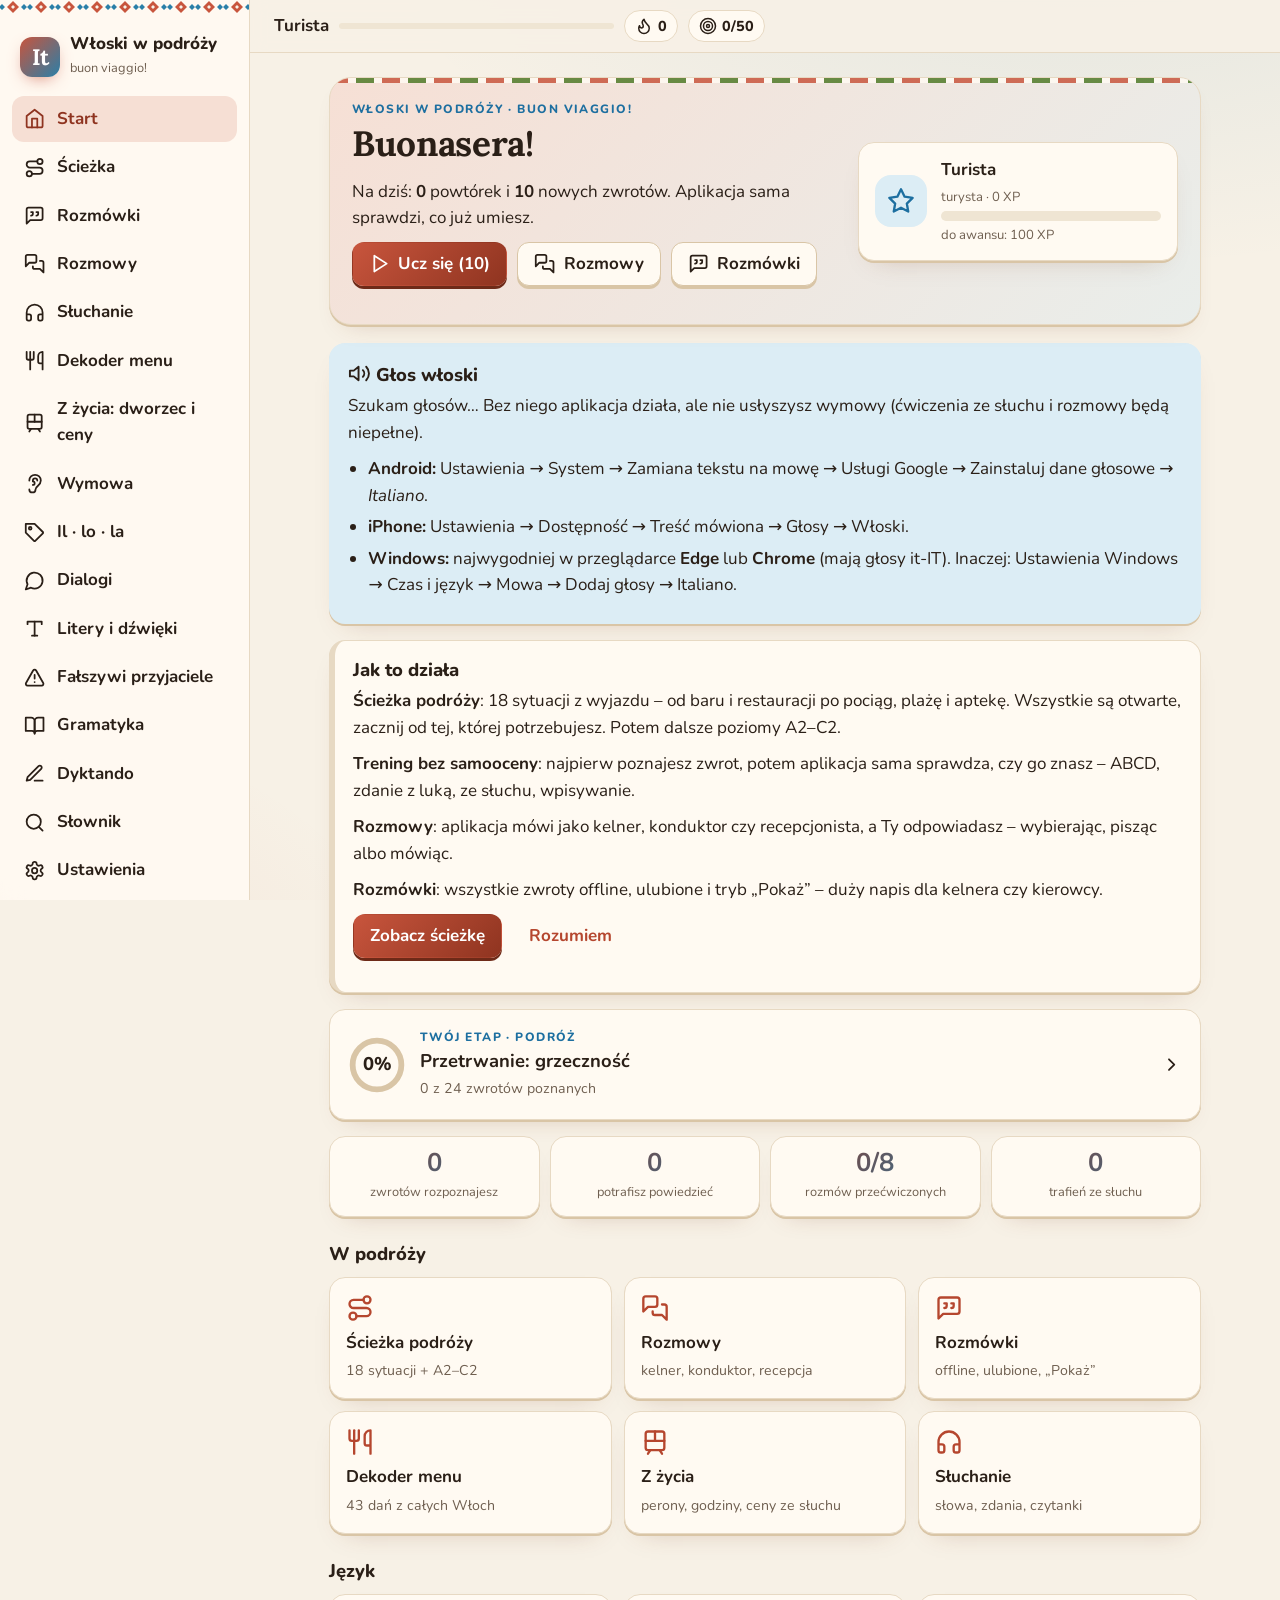
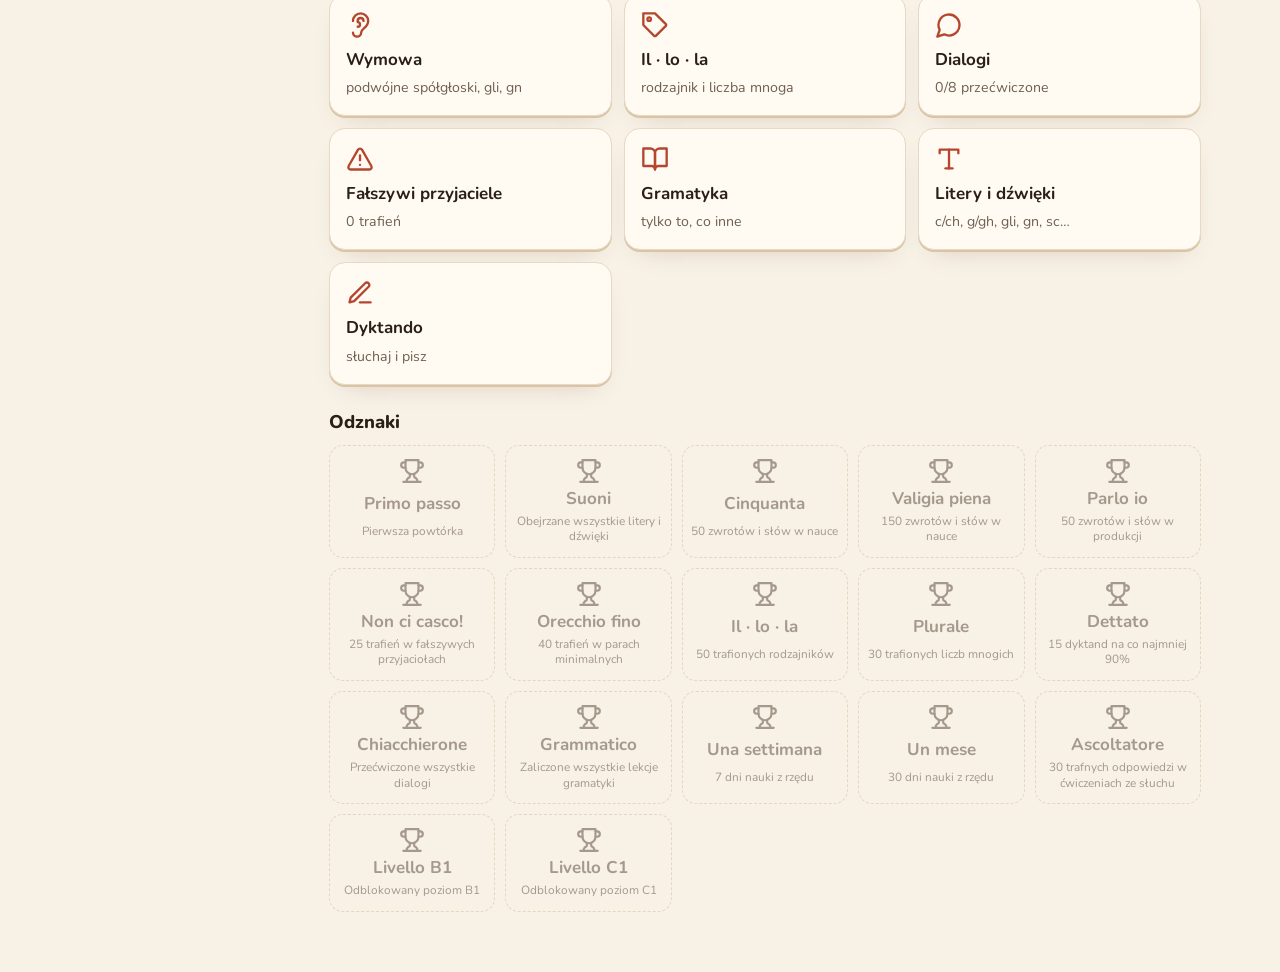
==== docs/index.html @ 15879b56 "Włoski w podróży: ścieżka podróży, rozmowy, rozmówki offline, dekoder menu, słuchanie z życia, dalsz" ====
<!doctype html>
<html lang="pl">
<head>
<meta charset="utf-8">
<meta name="viewport" content="width=device-width, initial-scale=1, viewport-fit=cover">
<title>Włoski w podróży</title>
<meta name="description" content="Włoski dla Polaków z naciskiem na podróż: rozmówki offline, symulacje rozmów, dekoder menu, słuchanie komunikatów, ścieżka podróży i dalsze poziomy A2–C2.">
<meta name="theme-color" content="#f7f1e6">
<meta name="apple-mobile-web-app-capable" content="yes">
<meta name="mobile-web-app-capable" content="yes">
<meta name="apple-mobile-web-app-status-bar-style" content="default">
<meta name="apple-mobile-web-app-title" content="Włoski">
<link rel="manifest" href="manifest.webmanifest">
<link rel="apple-touch-icon" href="apple-touch-icon.png">
<link rel="preconnect" href="https://fonts.googleapis.com">
<link rel="preconnect" href="https://fonts.gstatic.com" crossorigin>
<link rel="stylesheet" href="https://fonts.googleapis.com/css2?family=Lora:ital,wght@0,400;0,500;0,700;1,400&family=Nunito:wght@400;600;700;800&display=swap">
<link rel="icon" href="data:image/svg+xml,%3Csvg xmlns='http://www.w3.org/2000/svg' viewBox='0 0 32 32'%3E%3Crect width='32' height='32' rx='8' fill='%23c8553d'/%3E%3Ctext x='16' y='22' font-family='Georgia' font-size='18' font-weight='700' fill='white' text-anchor='middle'%3EIt%3C/text%3E%3C/svg%3E">
<style>
/* ============================================================
   WŁOSKI W PODRÓŻY – system wizualny
   Paleta śródziemnomorska: krem, terakota, oliwka, błękit morza.
   Domyślnie jasny motyw; ciemny („wieczór w Toskanii”) jako opcja.
   ============================================================ */
:root, :root[data-theme="light"] {
  --bg: #f7f1e6; --bg2: #efe5d3; --surface: #fffaf2; --surface2: #f8efe1; --ink: #2a1f17; --muted: #6f5f50; --line: #e7d9c3; --line2: #d9c5a6;
  --primary: #b5462e; --primary-d: #8f3420; --primary-soft: #f6dfd4; --on-primary: #ffffff; --fill: #c8553d;
  --gold: #1d6fa0; --gold-l: #2a7fa8; --gold-soft: #dcedf5;
  --red: #b5462e; --red-soft: #f6dfd4;
  --ok: #4f7a28; --ok-soft: #e6eed8; --bad: #b42318; --bad-soft: #fbe3df; --mid: #a16207; --mid-soft: #fef3c7;
  --st: #b5462e; --g-m: #1d6fa0; --g-f: #b5462e;
  --glow: radial-gradient(1200px 600px at 85% -10%, rgba(42, 127, 168, .10), transparent 60%), radial-gradient(900px 500px at -10% 110%, rgba(200, 85, 61, .10), transparent 60%);
  --sans: 'Nunito', 'Segoe UI', system-ui, -apple-system, Roboto, sans-serif;
  --serif: 'Lora', Georgia, 'Times New Roman', serif;
  --clay: 0 2px 0 var(--line2), 0 12px 26px -18px rgba(120, 60, 30, .35);
  --r: 16px;
  color-scheme: light;
}
:root[data-theme="dark"] {
  --bg: #17120e; --bg2: #1f1812; --surface: #221a14; --surface2: #2a2018; --ink: #f6ecdd; --muted: #c4b29b; --line: #3a2d22; --line2: #4d3c2d;
  --primary: #e98a6b; --primary-d: #f4ab90; --primary-soft: #4a2418; --on-primary: #1c0f08; --fill: #c8553d;
  --gold: #6cc3e8; --gold-l: #8fd4f0; --gold-soft: #123445;
  --red: #e98a6b; --red-soft: #4a2418;
  --ok: #9cc46a; --ok-soft: #23301a; --bad: #f08a80; --bad-soft: #4a1d18; --mid: #f2b134; --mid-soft: #3d2c0a;
  --st: #f4ab90; --g-m: #6cc3e8; --g-f: #f4ab90;
  --glow: radial-gradient(1200px 600px at 85% -10%, rgba(200, 85, 61, .18), transparent 60%), radial-gradient(900px 500px at -10% 110%, rgba(42, 127, 168, .12), transparent 60%);
  --clay: 0 2px 0 #0b0806, 0 14px 30px -18px rgba(200, 85, 61, .45);
  color-scheme: dark;
}
* { box-sizing: border-box; }
html { -webkit-text-size-adjust: 100%; }
html, body { margin: 0; }
body { background: var(--bg); color: var(--ink); font: 17px/1.55 var(--sans); -webkit-font-smoothing: antialiased; overflow-x: hidden; }
a { color: var(--primary); text-underline-offset: 2px; }
button, input, select { font: inherit; color: inherit; }
h1, h2, h3 { line-height: 1.2; margin: 0 0 .4em; }
h1 { font-size: 1.7rem; font-weight: 800; letter-spacing: -.01em; }
h2 { font-size: 1.15rem; font-weight: 800; }
p { margin: 0 0 .6em; }
.ic { width: 1.25em; height: 1.25em; fill: none; stroke: currentColor; stroke-width: 2; stroke-linecap: round; stroke-linejoin: round; flex: none; vertical-align: -.22em; }
[lang="uk"], .ua { font-family: var(--serif); }
.st { color: var(--st); font-weight: 700; }
.muted { color: var(--muted); }
.small { font-size: .88rem; }
.center { text-align: center; justify-content: center; }
kbd { font: 600 .7rem var(--sans); border: 1px solid var(--line2); border-radius: 5px; padding: 0 .35em; color: var(--muted); margin-left: .4em; }
@media (hover: none) { kbd { display: none; } }

/* ---------- Szkielet ---------- */
.app { display: flex; min-height: 100vh; }
.side { width: 250px; flex: none; position: sticky; top: 0; height: 100vh; overflow-y: auto; background: var(--surface); border-right: 1px solid var(--line); padding: 0 12px 20px; }
.side::before { content: ''; display: block; height: 14px; margin: 0 -12px 14px; background: var(--emb) repeat-x center / auto 14px; }
.brand { display: flex; gap: 10px; align-items: center; padding: 6px 8px 16px; text-decoration: none; color: var(--ink); }
.brand .ini { width: 40px; height: 40px; border-radius: 12px; background: var(--primary); color: #fff; display: grid; place-items: center; font: 700 1.4rem var(--serif); box-shadow: inset 0 -5px 0 var(--gold-l); }
.brand b { display: block; font-weight: 800; line-height: 1.15; }
.brand small { color: var(--muted); font-size: .8rem; }
.nav a { display: flex; gap: 12px; align-items: center; padding: 10px 12px; border-radius: 12px; text-decoration: none; color: var(--ink); font-weight: 700; margin-bottom: 2px; }
.nav a:hover { background: var(--surface2); }
.nav a.on { background: var(--primary-soft); color: var(--primary-d); }
.col { flex: 1; min-width: 0; }
.status { position: sticky; top: 0; z-index: 20; display: flex; gap: 10px; align-items: center; padding: 10px 24px; background: color-mix(in srgb, var(--bg) 88%, transparent); backdrop-filter: blur(8px); border-bottom: 1px solid var(--line); }
.status .lv { display: flex; align-items: center; gap: 10px; text-decoration: none; color: var(--ink); flex: 1; max-width: 340px; min-width: 0; }
.status .lvn { font-weight: 700; white-space: nowrap; }
.status .bar { flex: 1; }
.pill { display: inline-flex; gap: 5px; align-items: center; padding: 4px 10px; border-radius: 99px; background: var(--surface); border: 1px solid var(--line); font-weight: 800; font-size: .9rem; white-space: nowrap; }
.pill.hot { color: var(--red); }
.pill.goal.done { background: var(--ok-soft); color: var(--ok); border-color: transparent; }
.main { max-width: 920px; margin: 0 auto; padding: 24px 24px 60px; }
.bottomnav { display: none; }
@media (max-width: 860px) {
  .side { display: none; }
  .status { padding: 8px 16px; }
  .main { padding: 16px 16px calc(96px + env(safe-area-inset-bottom)); }
  .bottomnav { display: flex; position: fixed; left: 0; right: 0; bottom: 0; z-index: 30; background: var(--surface); border-top: 1px solid var(--line); padding: 6px 4px calc(6px + env(safe-area-inset-bottom)); }
  .bottomnav a { flex: 1; display: flex; flex-direction: column; align-items: center; gap: 2px; padding: 6px 2px; text-decoration: none; color: var(--muted); font-size: .72rem; font-weight: 700; border-radius: 12px; min-height: 48px; }
  .bottomnav a .ic { width: 24px; height: 24px; }
  .bottomnav a.on { color: var(--primary); background: var(--primary-soft); }
  h1 { font-size: 1.45rem; }
}

/* ---------- Elementy ---------- */
.card { background: var(--surface); border: 1px solid var(--line); border-radius: var(--r); box-shadow: var(--clay); padding: 18px; margin-bottom: 16px; }
.card.note { background: var(--surface2); }
.card.warn { background: var(--gold-soft); border-color: transparent; }
.card.warn ul { padding-left: 1.2em; margin: .4em 0; }
.card.warn li { margin-bottom: .3em; }
.btn { display: inline-flex; align-items: center; justify-content: center; gap: 8px; min-height: 44px; padding: 8px 16px; border-radius: 12px; border: 1px solid var(--line2); background: var(--surface); color: var(--ink); font-weight: 700; text-decoration: none; cursor: pointer; box-shadow: 0 3px 0 var(--line2); transition: transform .08s, box-shadow .08s, background .15s; }
.btn:hover { background: var(--surface2); }
.btn:active { transform: translateY(2px); box-shadow: 0 1px 0 var(--line2); }
.btn:disabled { opacity: .55; cursor: default; }
.btn.primary { background: var(--primary); border-color: var(--primary-d); color: #fff; box-shadow: 0 3px 0 var(--primary-d); }
.btn.primary:hover { filter: brightness(1.07); }
:root[data-theme="dark"] .btn.primary { color: #ffffff; }
@media (prefers-color-scheme: dark) { :root:not([data-theme="light"]) .btn.primary { color: #ffffff; } }
.btn.ghost { background: transparent; box-shadow: none; border-color: transparent; color: var(--primary); }
.btn.danger { color: var(--bad); }
.btn.block { display: flex; width: 100%; }
.row { display: flex; flex-wrap: wrap; gap: 10px; align-items: center; margin: 10px 0 16px; }
.bar { height: 10px; border-radius: 99px; background: var(--bg2); overflow: hidden; }
.bar i { display: block; height: 100%; background: var(--primary); border-radius: 99px; transition: width .4s; }
.bar.gold i { background: var(--gold-l); }
.bar.thin { height: 6px; }
.tag { display: inline-flex; align-items: center; gap: 4px; font-size: .75rem; font-weight: 800; padding: 2px 9px; border-radius: 99px; background: var(--surface2); color: var(--muted); white-space: nowrap; }
.tag .ic { width: 1em; height: 1em; }
.sim-t { background: var(--ok-soft); color: var(--ok); }
.sim-p { background: var(--primary-soft); color: var(--primary-d); }
.sim-f { background: var(--red-soft); color: var(--red); }
.sim-o { background: var(--gold-soft); color: var(--gold); }
.say { display: inline-grid; place-items: center; width: 40px; height: 40px; border-radius: 50%; border: 1px solid var(--line2); background: var(--primary-soft); color: var(--primary-d); cursor: pointer; vertical-align: middle; flex: none; position: relative; }
.say.slow { width: auto; padding: 0 10px; border-radius: 99px; gap: 4px; display: inline-flex; align-items: center; }
.say.slow small { font-weight: 800; font-size: .72rem; }
.say.speaking, .say-chip.speaking { animation: pulse 1s infinite; }
@keyframes pulse { 50% { box-shadow: 0 0 0 6px color-mix(in srgb, var(--primary) 25%, transparent); } }
.chip { display: inline-flex; align-items: center; gap: 6px; padding: 6px 12px; border-radius: 99px; border: 1px solid var(--line2); background: var(--surface); text-decoration: none; color: var(--ink); font-weight: 700; font-size: .9rem; cursor: pointer; min-height: 40px; }
.chip.on { background: var(--primary); color: #fff; border-color: var(--primary-d); }
.chips { display: flex; gap: 8px; flex-wrap: wrap; margin-bottom: 16px; }
.tr { display: block; font: italic .9rem var(--sans); color: var(--muted); }
.sec { margin: 26px 0 12px; }
.phead { margin-bottom: 18px; }
.phead .lead { color: var(--muted); max-width: 64ch; }
.backl { display: inline-flex; align-items: center; gap: 4px; text-decoration: none; font-weight: 700; margin-bottom: 8px; min-height: 40px; }

/* ---------- Start ---------- */
.hero { display: grid; grid-template-columns: 1fr 320px; gap: 18px; align-items: center; margin-bottom: 18px; }
.kicker { text-transform: uppercase; letter-spacing: .12em; font-size: .75rem; font-weight: 800; color: var(--red); margin-bottom: .3em; }
.hero h1 { font-family: var(--serif); font-size: 2.2rem; }
.lvcard { display: flex; gap: 14px; align-items: center; background: var(--surface); border: 1px solid var(--line); border-radius: var(--r); box-shadow: var(--clay); padding: 14px 16px; }
.lvcard > div { flex: 1; display: grid; gap: 4px; }
.lvcard small { color: var(--muted); font-size: .82rem; }
.lvbadge { width: 52px; height: 52px; border-radius: 16px; background: var(--gold-soft); color: var(--gold); display: grid; place-items: center; flex: none; }
.lvbadge .ic { width: 28px; height: 28px; }
.intro { border-left: 6px solid var(--gold-l); }
.duo { display: grid; grid-template-columns: 1fr 1fr; gap: 16px; }
.dir { display: grid; gap: 10px; margin: 0; }
.dirh { display: flex; justify-content: space-between; align-items: baseline; }
.dirh h2 { margin: 0; }
.arrow { font-size: .8rem; font-weight: 800; color: var(--muted); background: var(--surface2); border-radius: 99px; padding: 2px 10px; }
.nums { display: grid; grid-template-columns: repeat(3, 1fr); gap: 8px; text-align: center; }
.nums b { display: block; font-size: 1.6rem; line-height: 1.1; }
.nums small { color: var(--muted); font-size: .78rem; }
.tiles { display: grid; grid-template-columns: repeat(3, 1fr); gap: 12px; }
.tile { display: grid; gap: 4px; padding: 16px; background: var(--surface); border: 1px solid var(--line); border-radius: var(--r); box-shadow: var(--clay); text-decoration: none; color: var(--ink); transition: transform .12s; }
.tile:hover { transform: translateY(-2px); }
.tile .ic { width: 28px; height: 28px; color: var(--primary); margin-bottom: 4px; }
.tile small { color: var(--muted); }
.badges { display: grid; grid-template-columns: repeat(auto-fill, minmax(150px, 1fr)); gap: 10px; }
.bdg { display: grid; gap: 2px; justify-items: center; text-align: center; padding: 12px 8px; border-radius: 14px; border: 1px dashed var(--line2); color: var(--muted); opacity: .6; }
.bdg .ic { width: 26px; height: 26px; }
.bdg small { font-size: .74rem; line-height: 1.3; }
.bdg.got { opacity: 1; border: 1px solid transparent; background: var(--gold-soft); color: var(--ink); }
.bdg.got .ic { color: var(--gold); }
@media (max-width: 860px) {
  .hero { grid-template-columns: 1fr; }
  .hero h1 { font-size: 1.8rem; }
  .duo { grid-template-columns: 1fr; }
  .tiles { grid-template-columns: 1fr 1fr; }
}

/* ---------- Słówka ---------- */
.topics { display: grid; grid-template-columns: repeat(auto-fill, minmax(220px, 1fr)); gap: 12px; }
.topic { display: grid; gap: 6px; text-decoration: none; color: var(--ink); margin: 0; }
.topic small { color: var(--muted); }
.tb { display: grid; grid-template-columns: 44px 1fr; align-items: center; gap: 8px; font-size: .75rem; color: var(--muted); }
.sessbar { display: flex; align-items: center; gap: 12px; margin-bottom: 14px; font-weight: 800; color: var(--muted); font-size: .9rem; }
.sessbar .bar { flex: 1; }
.fc { text-align: center; position: relative; padding: 26px 18px; }
.fc .meta { color: var(--muted); font-size: .85rem; font-weight: 700; margin-bottom: 8px; }
.newtag { position: absolute; top: 12px; right: 12px; font-size: .72rem; font-weight: 800; background: var(--gold-soft); color: var(--gold); padding: 2px 10px; border-radius: 99px; }
.big { font-size: 2.3rem; line-height: 1.25; margin: 6px 0; }
.big .ua { font-size: inherit; }
.big .tr { font-size: 1rem; margin-top: 4px; }
.big.pl { font-family: var(--sans); font-weight: 800; font-size: 1.7rem; }
.bigish { font-size: 1.45rem; }
.sayrow { display: flex; justify-content: center; gap: 8px; margin: 8px 0; }
.back { margin-top: 14px; padding-top: 14px; border-top: 1px dashed var(--line2); display: grid; gap: 8px; justify-items: center; }
.back .pl { font-size: 1.35rem; font-weight: 800; }
.forms { color: var(--muted); font-size: 1rem; }
.tags { display: flex; gap: 6px; flex-wrap: wrap; justify-content: center; }
.ex { background: var(--surface2); border-radius: 12px; padding: 10px 14px; width: 100%; }
.ex p { margin: 0 0 4px; }
.ex p[lang] { font-size: 1.12rem; }
.actions { margin-top: 4px; }
.actions.sticky { position: sticky; bottom: calc(80px + env(safe-area-inset-bottom)); z-index: 5; }
@media (min-width: 861px) { .actions.sticky { bottom: 16px; } }
.grades { display: grid; grid-template-columns: repeat(auto-fit, minmax(110px, 1fr)); gap: 8px; }
.grades .btn { flex-direction: column; gap: 0; min-height: 60px; }
.grades .btn small { font-weight: 600; color: var(--muted); font-size: .76rem; }
.grades .btn kbd { position: absolute; display: none; }
.grades .g1 { border-color: var(--bad); color: var(--bad); }
.grades .g3 { color: var(--mid); }
.grades .g4 { border-color: var(--primary); color: var(--primary-d); }
.grades .g5 { color: var(--ok); }
.ansrow { display: flex; gap: 8px; margin: 16px 0 10px; }
.answer { flex: 1; min-width: 0; min-height: 52px; padding: 10px 14px; border-radius: 12px; border: 2px solid var(--line2); background: var(--surface2); font: 1.35rem var(--serif); }
.answer:focus { outline: none; border-color: var(--primary); }
.verdict { padding: 8px 12px; border-radius: 12px; margin: 6px 0 8px; display: inline-block; }
.verdict.ok { background: var(--ok-soft); } .verdict.bad { background: var(--bad-soft); } .verdict.typo, .verdict.half { background: var(--mid-soft); }
.okc { color: var(--ok); } .badc { color: var(--bad); } .mid { color: var(--mid); }

/* klawiatura ekranowa */
.kb { display: grid; gap: 6px; margin: 6px auto 0; max-width: 620px; user-select: none; -webkit-user-select: none; }
.kb-row { display: flex; gap: 4px; justify-content: center; }
.key { flex: 1; max-width: 50px; min-height: 46px; padding: 0; border-radius: 9px; border: 1px solid var(--line2); background: var(--surface); box-shadow: 0 2px 0 var(--line2); font: 1.15rem var(--serif); cursor: pointer; touch-action: manipulation; }
.key:active { transform: translateY(2px); box-shadow: none; background: var(--primary-soft); }
.key.wide { max-width: 90px; flex: 1.6; font-family: var(--sans); font-weight: 800; font-size: 1rem; }
.key.space { max-width: 300px; flex: 5; font-family: var(--sans); font-size: .85rem; color: var(--muted); }
.key.ent { background: var(--primary); color: #fff; border-color: var(--primary-d); }
@media (max-width: 420px) { .kb-row { gap: 3px; } .key { min-height: 44px; font-size: 1.05rem; border-radius: 7px; } }

/* test wejściowy */
.tgrid { display: grid; grid-template-columns: repeat(auto-fill, minmax(150px, 1fr)); gap: 8px; margin-bottom: 16px; }
.tw { display: grid; gap: 2px; padding: 12px; border-radius: 12px; border: 1px solid var(--line2); background: var(--surface); cursor: pointer; text-align: left; min-height: 56px; }
.tw .ua { font-size: 1.2rem; }
.tw small { display: none; color: var(--ok); font-weight: 700; }
.tw.on { background: var(--ok-soft); border-color: var(--ok); }
.tw.on small { display: block; }

/* słownik */
.filters { display: grid; grid-template-columns: 2fr 1fr 1fr; gap: 8px; margin-bottom: 14px; }
.filters input, .filters select, .form input, .form select { min-height: 44px; padding: 8px 12px; border-radius: 12px; border: 1px solid var(--line2); background: var(--surface); }
@media (max-width: 640px) { .filters { grid-template-columns: 1fr 1fr; } .filters input { grid-column: 1 / -1; } }
.wlist { display: grid; gap: 8px; }
.wrow { display: flex; gap: 12px; align-items: flex-start; background: var(--surface); border: 1px solid var(--line); border-radius: 14px; padding: 10px 12px; }
.wmain { flex: 1; min-width: 0; }
.wmain .ua { font-size: 1.2rem; }
.wmain .pl { font-weight: 700; }
.wmain .forms { font-size: .9rem; }
.wside { display: grid; justify-items: end; gap: 6px; }
.dots { display: flex; gap: 4px; }
.dots i { width: 10px; height: 10px; border-radius: 50%; background: var(--bg2); border: 1px solid var(--line2); }
.dots i.l { background: var(--gold-l); } .dots i.k { background: var(--ok); }
@media (max-width: 520px) { .wside .tag { display: none; } }

/* fałszywi przyjaciele */
.ff { display: grid; grid-template-columns: repeat(auto-fill, minmax(260px, 1fr)); gap: 12px; }
.ffc { margin: 0; }
.ffh { display: flex; gap: 10px; align-items: center; margin-bottom: 6px; }
.ffh .tr { display: inline; margin-left: 6px; }
.eq { color: var(--ok); margin: 0; }
.neq { color: var(--red); }
.opts { display: grid; gap: 10px; margin: 10px 0; }
.opts.two { grid-template-columns: 1fr 1fr; }
.opt { min-height: 54px; flex-direction: column; gap: 0; }
.opt small { color: var(--muted); font-weight: 600; }
.opt.right { background: var(--ok-soft); border-color: var(--ok); color: var(--ok); opacity: 1; }
.opt.wrong { background: var(--bad-soft); border-color: var(--bad); color: var(--bad); opacity: 1; }

/* wymowa */
.rules { display: grid; gap: 12px; }
.rule { margin: 0; }
.exs { display: flex; gap: 8px; flex-wrap: wrap; }
.say-chip .ua, .say-chip span { font-size: 1.1rem; }
.big-say { min-height: 56px; font-size: 1.1rem; }
.letters { display: flex; justify-content: center; gap: 2px; flex-wrap: wrap; margin-top: 10px; }
.lt { font: 2.3rem/1.3 var(--serif); padding: 2px 3px; }
.lt.v { min-width: 48px; min-height: 60px; border-radius: 12px; border: 2px dashed var(--line2); background: var(--surface2); cursor: pointer; }
.lt.v:hover { border-color: var(--primary); }
.lt.v.right { background: var(--ok-soft); border: 2px solid var(--ok); color: var(--ok); }
.lt.v.wrong { background: var(--bad-soft); border: 2px solid var(--bad); color: var(--bad); }
.gap { color: var(--primary); border-bottom: 3px solid var(--primary); padding: 0 .1em; }

/* dialogi */
.dlist { display: grid; gap: 10px; }
.dl { display: flex; gap: 14px; align-items: center; text-decoration: none; color: var(--ink); margin: 0; }
.dl > .ic { width: 26px; height: 26px; color: var(--primary); }
.dl > div { flex: 1; display: grid; }
.dl small { color: var(--muted); }
.num { width: 34px; height: 34px; border-radius: 10px; background: var(--primary-soft); color: var(--primary-d); display: grid; place-items: center; font-weight: 800; flex: none; }
.dctl { display: flex; flex-wrap: wrap; gap: 8px; align-items: center; margin-bottom: 10px; }
.chatlog { display: grid; gap: 10px; margin: 16px 0; }
.bub { max-width: 82%; padding: 10px 14px 8px; border-radius: 18px; background: var(--surface); border: 1px solid var(--line); box-shadow: var(--clay); transition: box-shadow .2s, transform .2s; }
.bub.r0 { justify-self: start; border-bottom-left-radius: 6px; }
.bub.r1 { justify-self: end; border-bottom-right-radius: 6px; background: var(--primary-soft); }
.bub.now { box-shadow: 0 0 0 3px var(--gold-l); transform: scale(1.01); }
.who { font-size: .78rem; font-weight: 800; color: var(--red); }
.utt { font-size: 1.2rem; line-height: 1.4; }
.plt { color: var(--muted); font-size: .92rem; margin-top: 2px; }
.reveal { border: 1px dashed var(--line2); background: transparent; border-radius: 10px; padding: 4px 12px; color: var(--muted); cursor: pointer; font: 700 .9rem var(--sans); }
.tools { display: flex; gap: 4px; flex-wrap: wrap; margin-top: 6px; }
.tb1 { display: inline-flex; gap: 4px; align-items: center; border: 1px solid var(--line2); background: var(--surface); border-radius: 99px; min-height: 36px; padding: 0 10px; cursor: pointer; color: var(--primary-d); }
.tb1 small { font-weight: 800; font-size: .72rem; }
.tb1.rec { background: var(--red); color: #fff; border-color: var(--red); animation: pulse 1s infinite; }
.srres { font-size: .88rem; margin-top: 4px; }
.yourturn { border: 2px solid var(--gold-l); }
@media (max-width: 520px) { .bub { max-width: 94%; } }

/* dyktando */
.dict { font-size: 1.3rem; line-height: 1.6; }
.okw { color: var(--ok); }
.badw { color: var(--bad); text-decoration: underline wavy; text-underline-offset: 4px; }

/* gramatyka */
.lesson p { max-width: 70ch; }
.tbl { border-collapse: collapse; margin: 8px 0 14px; width: 100%; }
.tbl td { border-bottom: 1px solid var(--line); padding: 8px 10px; vertical-align: top; }
.tbl td[lang] { font-size: 1.12rem; }
.tbl b { color: var(--red); }
.qz { margin-bottom: 12px; }
.qz .opts { grid-template-columns: 1fr; }
.qz .opt { align-items: flex-start; text-align: left; font-family: var(--serif); font-size: 1.1rem; font-weight: 500; }
.empty { text-align: center; padding: 30px 18px; }
.empty .row { justify-content: center; }

/* alfabet */
.abc { display: grid; grid-template-columns: repeat(auto-fill, minmax(78px, 1fr)); gap: 8px; }
.lt-tile { position: relative; display: grid; gap: 0; justify-items: center; padding: 10px 4px; border-radius: 14px; border: 1px solid var(--line2); background: var(--surface); box-shadow: 0 3px 0 var(--line2); cursor: pointer; min-height: 72px; }
.lt-tile b { font: 1.5rem var(--serif); }
.lt-tile small { color: var(--muted); font-size: .78rem; }
.lt-tile.seen { background: var(--surface2); }
.lt-tile.on { border-color: var(--primary); background: var(--primary-soft); }
.lt-tile .dot { position: absolute; top: 7px; right: 8px; width: 8px; height: 8px; border-radius: 50%; background: var(--red); }
.letter { display: flex; gap: 20px; align-items: center; }
.lbig { font: 4rem/1 var(--serif); color: var(--primary); min-width: 110px; text-align: center; }
.ipa { color: var(--muted); }
.exw { display: flex; gap: 10px; align-items: center; flex-wrap: wrap; }
.exw .tr { display: inline; }
@media (max-width: 520px) { .letter { flex-direction: column; text-align: center; } .exw { justify-content: center; } }

/* ustawienia */
.form { display: grid; gap: 12px; }
.form label { display: flex; justify-content: space-between; gap: 12px; align-items: center; flex-wrap: wrap; font-weight: 700; }
.form input[type=number] { width: 100px; }
.sw { display: flex; gap: 10px; align-items: center; font-weight: 700; cursor: pointer; min-height: 40px; }
.form .sw { justify-content: flex-start; }
.sw input { width: 20px; height: 20px; accent-color: var(--primary); }

/* toasty, konfetti */
#toasts { position: fixed; top: 64px; right: 16px; z-index: 100; display: grid; gap: 8px; pointer-events: none; }
.toast { background: var(--surface); border: 1px solid var(--line); border-left: 6px solid var(--primary); border-radius: 12px; padding: 10px 14px; box-shadow: var(--clay); display: grid; min-width: 220px; animation: tin .3s; }
.toast span { color: var(--muted); font-size: .88rem; }
.toast.badge, .toast.level { border-left-color: var(--gold-l); }
.toast.goal { border-left-color: var(--ok); }
.toast.out { opacity: 0; transform: translateX(20px); transition: .4s; }
@keyframes tin { from { opacity: 0; transform: translateY(-10px); } }
.confetti { position: fixed; inset: 0; pointer-events: none; z-index: 99; }
@media (max-width: 860px) { #toasts { left: 16px; right: 16px; top: 56px; } }
@media (prefers-reduced-motion: reduce) { *, *::before, *::after { animation: none !important; transition: none !important; } }
:focus-visible { outline: 3px solid var(--gold-l); outline-offset: 2px; }

/* pas haftu (вишивка) */
:root { --emb: url("data:image/svg+xml,%3Csvg xmlns='http://www.w3.org/2000/svg' width='28' height='14' viewBox='0 0 28 14'%3E%3Cpath d='M14 1l6 6-6 6-6-6z' fill='%23c8553d'/%3E%3Cpath d='M14 5l2 2-2 2-2-2z' fill='%23f7f1e6'/%3E%3Cpath d='M0 7l3-3 3 3-3 3zM22 7l3-3 3 3-3 3z' fill='%232a7fa8'/%3E%3C/svg%3E"); }

/* ============================================================
   Czarno-fioletowy: nadpisania i nowe elementy (ścieżka, trening, słuchanie)
   ============================================================ */
body { background: var(--glow), var(--bg); background-attachment: fixed; }
.side, .bottomnav { background: color-mix(in srgb, var(--surface) 92%, transparent); backdrop-filter: blur(10px); }
.brand .ini { background: linear-gradient(135deg, #c8553d, #2a7fa8); box-shadow: 0 6px 18px -8px #c8553d; color: #fff; }
.btn.primary, :root[data-theme="dark"] .btn.primary { background: linear-gradient(135deg, var(--fill), #8f3420); border-color: transparent; color: #fff; box-shadow: 0 3px 0 #6e2a18, 0 10px 24px -12px #c8553d; }
:root[data-theme="light"] .btn.primary { box-shadow: 0 3px 0 #6e2a18; }
.chip.on { background: var(--fill); color: #fff; border-color: var(--fill); }
.key.ent { background: var(--fill); color: #fff; border-color: var(--fill); }
.bar i { background: linear-gradient(90deg, #c8553d, #2a7fa8); }
.hero { background: linear-gradient(135deg, rgba(200, 85, 61, .28), rgba(42, 127, 168, .12)), var(--surface); border: 1px solid var(--line); border-radius: 22px; padding: 22px; box-shadow: var(--clay); }
.hero .kicker { color: var(--gold); }
.hero h1 { color: var(--ink); }
.nav a.on, .bottomnav a.on { background: var(--primary-soft); color: var(--primary-d); }
.card, .tile, .lvcard, .wrow, .tw, .bub, .lt-tile { border-color: var(--line); }
.tile:hover, .unode:hover:not(.lock) { box-shadow: 0 0 0 1px var(--primary), var(--clay); }
.say { background: var(--primary-soft); color: var(--primary-d); border-color: var(--line2); }
a { color: var(--primary-d); }
.st { color: var(--st); }

/* ścieżka */
.lvl { background: var(--surface); border: 1px solid var(--line); border-radius: 20px; padding: 16px; margin-bottom: 16px; box-shadow: var(--clay); }
.lvl.locked { opacity: .72; }
.lvlh { display: flex; gap: 12px; align-items: center; margin-bottom: 10px; }
.lvlh b { display: block; font-size: 1.05rem; }
.lvlh small { color: var(--muted); }
.lvtag { display: inline-grid; place-items: center; min-width: 46px; height: 32px; padding: 0 8px; border-radius: 10px; font: 800 .95rem var(--sans); color: #fff; vertical-align: middle; }
.lv-A1 { background: #6e2a18; } .lv-A2 { background: #2a7fa8; } .lv-B1 { background: #4f7a28; } .lv-B2 { background: #c8553d; } .lv-C1 { background: #8f3420; } .lv-C2 { background: linear-gradient(135deg, #8f3420, #2a7fa8); }
.units { display: grid; grid-template-columns: repeat(auto-fill, minmax(150px, 1fr)); gap: 10px; margin-top: 12px; }
.unode { display: grid; justify-items: center; text-align: center; gap: 4px; padding: 14px 8px; border-radius: 16px; background: var(--surface2); border: 1px solid var(--line); text-decoration: none; color: var(--ink); transition: transform .15s; }
.unode:hover:not(.lock) { transform: translateY(-2px); }
.unode .uname { font-weight: 800; line-height: 1.2; font-size: .95rem; }
.unode small { color: var(--muted); font-size: .78rem; }
.unode.lock { opacity: .55; }
.unode.cur { border-color: var(--primary); box-shadow: 0 0 0 2px rgba(200, 85, 61, .35), 0 0 24px -6px #c8553d; }
.unode.done .rfg { stroke: var(--ok); }
.unode.text { border-style: dashed; }
.ring { position: relative; width: 58px; height: 58px; display: grid; place-items: center; flex: none; }
.ring svg { position: absolute; inset: 0; width: 100%; height: 100%; transform: rotate(-90deg); }
.ring .rbg { fill: none; stroke: var(--line2); stroke-width: 5; }
.ring .rfg { fill: none; stroke: url(#none); stroke: var(--gold-l); stroke-width: 5; stroke-linecap: round; transition: stroke-dashoffset .6s; }
.ring b { position: relative; font-size: .78rem; font-weight: 800; }
.ring.lockic { border-radius: 50%; background: var(--surface); border: 1px solid var(--line2); color: var(--muted); }
.ring.lockic .ic { width: 24px; height: 24px; }
.nextunit { display: flex; gap: 14px; align-items: center; text-decoration: none; color: var(--ink); }
.nextunit > div { flex: 1; } .nextunit b { display: block; font-size: 1.15rem; } .nextunit small { color: var(--muted); }
.nextunit .kicker { color: var(--gold); margin: 0; }
.unithead { display: flex; gap: 16px; align-items: center; flex-wrap: wrap; }
.unithead .row { margin: 0; flex: 1; }
.kpis { display: grid; grid-template-columns: repeat(4, 1fr); gap: 10px; margin-bottom: 8px; }
.kpi { background: var(--surface); border: 1px solid var(--line); border-radius: var(--r); padding: 12px; text-align: center; box-shadow: var(--clay); }
.kpi b { display: block; font-size: 1.6rem; line-height: 1.1; background: linear-gradient(135deg, var(--primary-d), var(--gold-l)); -webkit-background-clip: text; background-clip: text; color: transparent; }
.kpi small { color: var(--muted); font-size: .8rem; }
@media (max-width: 640px) { .kpis { grid-template-columns: repeat(2, 1fr); } }

/* trening i pytania */
.qtitle { font-weight: 800; color: var(--muted); text-transform: uppercase; letter-spacing: .06em; font-size: .78rem; margin-bottom: 8px; }
.opt { justify-content: flex-start; text-align: left; min-height: 54px; gap: 12px; }
.opt kbd { margin: 0; }
.opt .ua { font-size: 1.2rem; }
.opt.right { background: var(--ok-soft); border-color: var(--ok); color: var(--ink); opacity: 1; }
.opt.wrong { background: var(--bad-soft); border-color: var(--bad); color: var(--ink); opacity: 1; animation: shake .35s; }
.opt.pop { animation: pop .35s cubic-bezier(.2, 1.6, .4, 1); }
@keyframes pop { 40% { transform: scale(1.03); } }
@keyframes shake { 20%, 60% { transform: translateX(-6px); } 40%, 80% { transform: translateX(6px); } }
.cloze { font-size: 1.35rem; line-height: 1.5; margin: 8px 0; }
.cloze .gap { display: inline-block; min-width: 4em; border-bottom: 3px solid var(--gold-l); color: var(--gold); text-align: center; margin: 0 .15em; }
.listenbox { display: flex; gap: 12px; justify-content: center; align-items: center; margin: 10px 0; }
.bigplay { width: 92px; height: 92px; border-radius: 50%; border: 0; cursor: pointer; display: grid; place-items: center; color: #fff; background: radial-gradient(circle at 30% 30%, #e98a6b, #c8553d 55%, #8f3420); box-shadow: 0 0 0 8px rgba(200, 85, 61, .18), 0 14px 30px -10px #c8553d; transition: transform .1s; }
.bigplay:active { transform: scale(.96); }
.bigplay .ic { width: 40px; height: 40px; }
.bigplay.speaking { animation: pulse 1s infinite; }
.trq { font-size: 1.15rem; font-weight: 700; margin-top: 10px; }
.reveal { margin-top: 10px; padding: 14px; border-radius: 14px; background: var(--surface2); border: 1px solid var(--line); display: grid; gap: 6px; justify-items: center; text-align: center; }
.reveal .pl { font-weight: 800; font-size: 1.1rem; }
.big.sm { font-size: 1.7rem; }
.introcard .bigpl { font-size: 1.4rem; font-weight: 800; margin: 6px 0; }
.introcard { border: 1px solid var(--primary); box-shadow: 0 0 0 1px rgba(200, 85, 61, .25), 0 0 40px -12px #c8553d; }
.verdict { display: block; text-align: center; font-size: 1.05rem; }
.verdict.bad { background: var(--bad-soft); } .verdict.ok { background: var(--ok-soft); }
.sessbar .combo { display: inline-flex; gap: 4px; align-items: center; color: #fb923c; font-weight: 800; animation: pulse 1s infinite; }
.xpfloat { position: fixed; z-index: 120; font-weight: 800; color: var(--gold); pointer-events: none; transform: translate(-50%, 0); animation: floatup 1.1s ease-out forwards; }
@keyframes floatup { to { transform: translate(-50%, -60px); opacity: 0; } }
.readtext { font-size: 1.2rem; line-height: 1.7; }
.qz .opt { min-height: 48px; }
@media (prefers-reduced-motion: reduce) { .bigplay, .sessbar .combo { animation: none; } }
.ring.lockic svg.ic { position: static; transform: none; width: 24px; height: 24px; inset: auto; }
@media (max-width: 520px) { .units { grid-template-columns: repeat(2, minmax(0, 1fr)); } .unode { padding: 12px 6px; } }

/* ============================================================
   Niemiecki: kolory rodzajników, ćwiczenia der/die/das
   ============================================================ */
.g-m { color: var(--g-m); font-weight: 800; }
.g-f { color: var(--g-f); font-weight: 800; }
.opts.three { grid-template-columns: repeat(3, 1fr); }
.artbtn { justify-content: center; min-height: 64px; }
.artopt { font-size: 1.35rem; }
.opt.right .artopt, .opt.wrong .artopt { filter: none; }
.abc.it .lt-tile b { font-size: 1.15rem; }
.kb-it .key { font-size: 1.15rem; min-width: 2.6em; }
.tbl td .g-m, .tbl td .g-f { font-size: 1.05rem; }

/* ============================================================
   Włoski: ścieżka podróży, ściągi, rozmówki, „Pokaż”, rozmowy
   ============================================================ */
.lv-TR { background: linear-gradient(135deg, #c8553d, #e08a3c); } .lv-A2 { background: #2a7fa8; } .lv-B1 { background: #4f7a28; }
.lv-B2 { background: #a16207; } .lv-C1 { background: #8f3420; } .lv-C2 { background: linear-gradient(135deg, #8f3420, #1d6fa0); }
.lvtag { padding: 0 10px; }
.hero { background: linear-gradient(135deg, rgba(200, 85, 61, .16), rgba(42, 127, 168, .10)), var(--surface); position: relative; overflow: hidden; }
.hero::before { content: ''; position: absolute; left: 0; right: 0; top: 0; height: 5px; background: repeating-linear-gradient(90deg, var(--fill) 0 18px, var(--surface) 18px 26px, var(--ok) 26px 44px, var(--surface) 44px 52px); opacity: .85; }
.tipcard { border-left: 5px solid var(--gold-l); background: linear-gradient(90deg, var(--gold-soft), var(--surface) 40%); }
.tipcard ul { margin: .3em 0 0; padding-left: 1.2em; } .tipcard li { margin: .35em 0; }
.iconbtn { width: 40px; height: 40px; border-radius: 12px; border: 1px solid var(--line); background: var(--surface2); display: inline-grid; place-items: center; cursor: pointer; color: var(--muted); }
.iconbtn .ic { width: 20px; height: 20px; }
.iconbtn.fav.on { color: #e0a100; border-color: #e0a100; background: var(--mid-soft); }
.iconbtn.fav.on .ic { fill: currentColor; }
.wrow.phr .wside { display: flex; flex-direction: row; align-items: center; gap: 6px; }
.showcard { position: fixed; inset: 0; z-index: 200; background: rgba(20, 12, 6, .82); display: grid; place-items: center; padding: 16px; animation: pop .25s; }
.sc-in { background: #fffaf2; color: #2a1f17; border-radius: 24px; padding: 28px 22px; max-width: 720px; width: 100%; text-align: center; box-shadow: 0 30px 60px -20px #000; }
.sc-it { font: 800 clamp(2rem, 8vw, 3.6rem)/1.15 var(--serif); margin: 0 0 .4em; word-break: break-word; }
.sc-pl { color: #6f5f50; font-size: 1.1rem; margin: 0 0 1em; }
.bigpl { font-size: 1.25rem; font-weight: 800; }
.chatlog .bub.r0 { border-color: var(--line2); }

</style>
</head>
<body>
<div class="app">
  <aside class="side" aria-label="Menu główne">
    <a class="brand" href="#/start"><span class="ini">It</span><span><b>Włoski w podróży</b><small>buon viaggio!</small></span></a>
    <nav class="nav" id="nav"></nav>
  </aside>
  <div class="col">
    <div class="status" id="status" aria-label="Postęp dnia"></div>
    <main class="main" id="main"></main>
  </div>
</div>
<nav class="bottomnav" id="bnav" aria-label="Nawigacja"></nav>
<div id="toasts" aria-live="polite"></div>
<script>
/* ============================================================
   ŚCIEŻKA PODRÓŻY (poziom TR) – zwroty i słowa w kolejności wyjazdu
   W(włoski, część mowy, polski, formy, podobieństwo, przykład, przykład PL)
   Część mowy: ч – rzeczownik męski (il/lo/l'), ж – żeński (la/l'), мн – l. mnoga,
   д – czasownik (formy: io · Lei · passato prossimo), п – przymiotnik, пр – przysłówek,
   ф – zwrot, з – słowo funkcyjne.
   Podobieństwo do polskiego: t – przezroczyste, p – podobne, f – fałszywy przyjaciel, o – obce.
   W przykładzie zwrot/słowo docelowe w {…} (ćwiczenia z luką).
   ============================================================ */
var UA = window.UA || (window.UA = {});
UA.TOPICS = [];
UA.WORDS = [];
(function () {
  var cur;
  function T(id, name) { cur = id; UA.TOPICS.push({ id: id, name: name, level: 'TR' }); }
  function W(ua, pos, pl, forms, sim, ex, exPl) {
    UA.WORDS.push({ ua: ua, pos: pos, pl: pl, forms: forms || '', sim: sim, ex: ex || '', exPl: exPl || '', topic: cur });
  }

  T('tr_podstawy', 'Przetrwanie: grzeczność');
  W('Buongiorno!', 'ф', 'dzień dobry (do ok. 15–16)', '', 'o', '{Buongiorno}, signora!', 'Dzień dobry pani!');
  W('Buonasera!', 'ф', 'dobry wieczór (od popołudnia)', '', 'o', '{Buonasera}, un tavolo per due?', 'Dobry wieczór, stolik dla dwojga?');
  W('Ciao!', 'ф', 'cześć (tylko na „ty”)', '', 't', '{Ciao}, come stai?', 'Cześć, jak się masz?');
  W('Salve!', 'ф', 'dzień dobry (neutralne, uniwersalne)', '', 'o', '{Salve}, posso entrare?', 'Dzień dobry, mogę wejść?');
  W('Arrivederci!', 'ф', 'do widzenia', 'grzeczniej: ArrivederLa', 'o', 'Grazie e {arrivederci}!', 'Dziękuję i do widzenia!');
  W('per favore', 'ф', 'proszę (prosząc o coś)', 'też: per piacere', 'o', 'Un caffè, {per favore}.', 'Kawę, proszę.');
  W('grazie', 'з', 'dziękuję', 'grazie mille – bardzo dziękuję', 'o', '{Grazie} mille!', 'Bardzo dziękuję!');
  W('prego', 'з', 'proszę (odpowiedź na dziękuję; „proszę bardzo”)', '', 'o', '— Grazie! — {Prego}!', '— Dziękuję! — Proszę bardzo!');
  W('Scusi!', 'ф', 'przepraszam (do obcej osoby)', 'na „ty”: scusa', 'o', '{Scusi}, dov’è la stazione?', 'Przepraszam, gdzie jest dworzec?');
  W('Permesso!', 'ф', 'przepraszam, przepuści mnie pan? (przeciskając się)', '', 'o', '{Permesso}, devo scendere.', 'Przepraszam, muszę wysiąść.');
  W('Mi dispiace.', 'ф', 'przykro mi', '', 'o', '{Mi dispiace}, non lo so.', 'Przykro mi, nie wiem.');
  W('sì', 'з', 'tak', '', 'o', '{Sì}, certo!', 'Tak, oczywiście!');
  W('no', 'з', 'nie', '', 'o', '{No}, grazie.', 'Nie, dziękuję.');
  W('Non capisco.', 'ф', 'nie rozumiem', '', 'o', 'Scusi, {non capisco}.', 'Przepraszam, nie rozumiem.');
  W('Può ripetere, per favore?', 'ф', 'czy może pan powtórzyć?', '', 'o', '{Può ripetere, per favore?} Più piano.', 'Może pan powtórzyć? Wolniej.');
  W('più piano', 'ф', 'wolniej', '', 'p', 'Parli {più piano}, per favore.', 'Proszę mówić wolniej.');
  W('Parla inglese?', 'ф', 'czy mówi pan po angielsku?', '', 'p', 'Scusi, {parla inglese}?', 'Przepraszam, mówi pan po angielsku?');
  W('Parlo un po’ d’italiano.', 'ф', 'mówię trochę po włosku', '', 'p', '{Parlo un po’ d’italiano}, ma sto imparando.', 'Mówię trochę po włosku, ale się uczę.');
  W('Come si dice … in italiano?', 'ф', 'jak się mówi … po włosku?', '', 'o', '{Come si dice} „widelec” {in italiano}?', 'Jak się mówi „widelec” po włosku?');
  W('Va bene.', 'ф', 'dobrze, w porządku', '', 'o', '— Alle otto? — {Va bene}.', '— O ósmej? — Dobrze.');
  W('Vorrei …', 'ф', 'chciałbym / chciałabym…', 'od volere', 'o', '{Vorrei} un’informazione.', 'Chciałbym zapytać o informację.');
  W('Posso …?', 'ф', 'czy mogę…?', 'od potere', 'o', '{Posso} pagare con la carta?', 'Czy mogę zapłacić kartą?');
  W('C’è …?', 'ф', 'czy jest…?', 'lm. Ci sono …?', 'o', '{C’è} un bagno qui?', 'Czy jest tu toaleta?');
  W('Quanto costa?', 'ф', 'ile kosztuje?', 'lm. Quanto costano?', 'p', '{Quanto costa} questo?', 'Ile to kosztuje?');

  T('tr_liczby', 'Liczby, ceny, godziny');
  W('uno, due, tre', 'з', 'jeden, dwa, trzy', 'quattro, cinque, sei, sette, otto, nove, dieci', 'o', '{Uno, due, tre}… via!', 'Raz, dwa, trzy… start!');
  W('dieci', 'з', 'dziesięć', '', 'o', 'Sono {dieci} euro.', 'To dziesięć euro.');
  W('venti', 'з', 'dwadzieścia', 'ventuno, ventidue…', 'o', 'Il biglietto costa {venti} euro.', 'Bilet kosztuje dwadzieścia euro.');
  W('cinquanta', 'з', 'pięćdziesiąt', '', 'o', 'Ho solo {cinquanta} euro.', 'Mam tylko pięćdziesiąt euro.');
  W('cento', 'з', 'sto', 'duecento, trecento…', 'p', 'La camera costa {cento} euro a notte.', 'Pokój kosztuje sto euro za noc.');
  W('mille', 'з', 'tysiąc', 'lm. duemila', 'o', 'Sono {mille} chilometri.', 'To tysiąc kilometrów.');
  W('l’euro', 'ч', 'euro', 'lm. gli euro (nieodmienne)', 't', 'Sono tre {euro} e cinquanta.', 'To trzy euro pięćdziesiąt.');
  W('il centesimo', 'ч', 'cent', 'lm. i centesimi', 'p', 'Mancano dieci {centesimi}.', 'Brakuje dziesięciu centów.');
  W('Che ore sono?', 'ф', 'która godzina?', 'odp.: Sono le tre. / È l’una.', 'o', 'Scusi, {che ore sono}?', 'Przepraszam, która godzina?');
  W('alle otto', 'ф', 'o ósmej', 'all’una – o pierwszej', 'o', 'La colazione è {alle otto}.', 'Śniadanie jest o ósmej.');
  W('e mezza', 'ф', 'i pół (o godzinie)', 'e un quarto – i kwadrans', 'o', 'Il treno parte alle sette {e mezza}.', 'Pociąg odjeżdża o wpół do ósmej.');
  W('mezzogiorno', 'ч', 'południe', 'mezzanotte – północ', 'o', 'Ci vediamo a {mezzogiorno}.', 'Widzimy się w południe.');
  W('oggi', 'пр', 'dzisiaj', '', 'o', '{Oggi} il museo è chiuso.', 'Dziś muzeum jest zamknięte.');
  W('domani', 'пр', 'jutro', 'dopodomani – pojutrze', 'o', 'Partiamo {domani} mattina.', 'Wyjeżdżamy jutro rano.');
  W('ieri', 'пр', 'wczoraj', '', 'o', 'Siamo arrivati {ieri}.', 'Przyjechaliśmy wczoraj.');
  W('la mattina', 'ж', 'ranek, rano', 'di mattina – rano', 'o', 'Il mercato è aperto solo {la mattina}.', 'Targ jest otwarty tylko rano.');
  W('il pomeriggio', 'ч', 'popołudnie', '', 'o', 'Nel {pomeriggio} andiamo al mare.', 'Po południu idziemy nad morze.');
  W('la sera', 'ж', 'wieczór', '', 'o', 'Ci vediamo {la sera}.', 'Widzimy się wieczorem.');
  W('aperto', 'п', 'otwarty', 'aperta, aperti', 'o', 'Il negozio è {aperto} fino alle otto.', 'Sklep jest otwarty do ósmej.');
  W('chiuso', 'п', 'zamknięty', 'chiusa · chiuso per ferie – zamknięte (urlop)', 'o', 'Lunedì il museo è {chiuso}.', 'W poniedziałek muzeum jest zamknięte.');

  T('tr_lotnisko', 'Lotnisko i przylot');
  W('l’aeroporto', 'ч', 'lotnisko', 'lm. gli aeroporti', 'p', 'Come arrivo all’{aeroporto}?', 'Jak dojadę na lotnisko?');
  W('il volo', 'ч', 'lot', 'lm. i voli', 'o', 'Il mio {volo} è in ritardo.', 'Mój lot jest opóźniony.');
  W('la carta d’imbarco', 'ж', 'karta pokładowa', '', 'o', 'Ecco la mia {carta d’imbarco}.', 'Oto moja karta pokładowa.');
  W('l’uscita', 'ж', 'wyjście (do samolotu), gate; wyjście', 'lm. le uscite', 'o', 'Il volo parte dall’{uscita} 12.', 'Lot odlatuje z wyjścia 12.');
  W('il bagaglio', 'ч', 'bagaż', 'lm. i bagagli · bagaglio a mano – podręczny', 'p', 'Il mio {bagaglio} non è arrivato.', 'Mój bagaż nie dotarł.');
  W('la valigia', 'ж', 'walizka', 'lm. le valigie', 'p', 'La mia {valigia} è rossa.', 'Moja walizka jest czerwona.');
  W('il ritiro bagagli', 'ч', 'odbiór bagażu', '', 'o', 'Dov’è il {ritiro bagagli}?', 'Gdzie jest odbiór bagażu?');
  W('il passaporto', 'ч', 'paszport', 'carta d’identità – dowód osobisty', 'p', 'Il suo {passaporto}, per favore.', 'Paszport, proszę.');
  W('in ritardo', 'ф', 'opóźniony, spóźniony', 'in orario – punktualnie', 'o', 'Il volo è {in ritardo} di un’ora.', 'Lot ma godzinę opóźnienia.');
  W('cancellato', 'п', 'odwołany', 'cancellata', 'p', 'Il mio volo è stato {cancellato}.', 'Mój lot został odwołany.');
  W('l’arrivo', 'ч', 'przylot, przyjazd', 'lm. gli arrivi', 'o', 'Ci vediamo agli {arrivi}.', 'Widzimy się w hali przylotów.');
  W('la partenza', 'ж', 'odlot, odjazd', 'lm. le partenze', 'o', 'Il tabellone delle {partenze} è lì.', 'Tablica odlotów jest tam.');
  W('il controllo di sicurezza', 'ч', 'kontrola bezpieczeństwa', '', 'p', 'C’è molta fila al {controllo di sicurezza}.', 'Przy kontroli bezpieczeństwa jest długa kolejka.');
  W('il deposito bagagli', 'ч', 'przechowalnia bagażu', '', 'p', 'C’è un {deposito bagagli} in stazione?', 'Czy na dworcu jest przechowalnia bagażu?');
  W('la navetta', 'ж', 'autobus dowozowy, shuttle', 'lm. le navette', 'o', 'La {navetta} per il centro parte ogni venti minuti.', 'Autobus do centrum odjeżdża co dwadzieścia minut.');
  W('Ho perso il bagaglio.', 'ф', 'zgubiłem bagaż / zgubiono mi bagaż', '', 'o', 'Scusi, {ho perso il bagaglio}. Dove devo andare?', 'Przepraszam, zgubiono mi bagaż. Gdzie mam iść?');
  W('noleggiare', 'д', 'wynajmować (auto, rower)', 'noleggio · noleggia · ho noleggiato', 'o', 'Vorrei {noleggiare} una macchina.', 'Chciałbym wynająć samochód.');
  W('il cambio', 'ч', 'kantor; wymiana', 'ufficio cambio', 'o', 'Dov’è un {cambio}?', 'Gdzie jest kantor?');

  T('tr_pociag', 'Pociąg');
  W('la stazione', 'ж', 'dworzec, stacja', 'lm. le stazioni', 'p', 'A che ora apre la {stazione}?', 'O której otwierają dworzec?');
  W('il treno', 'ч', 'pociąg', 'lm. i treni', 'o', 'Il {treno} per Roma parte alle nove.', 'Pociąg do Rzymu odjeżdża o dziewiątej.');
  W('il biglietto', 'ч', 'bilet', 'lm. i biglietti', 'p', 'Un {biglietto} per Firenze, per favore.', 'Jeden bilet do Florencji, proszę.');
  W('andata e ritorno', 'ф', 'w obie strony (bilet)', 'solo andata – w jedną stronę', 'o', 'Un biglietto di {andata e ritorno} per Bologna.', 'Bilet w obie strony do Bolonii.');
  W('il binario', 'ч', 'peron, tor', 'lm. i binari', 'o', 'Da quale {binario} parte il treno?', 'Z którego peronu odjeżdża pociąg?');
  W('convalidare', 'д', 'skasować (bilet)', 'convalido · convalida · ho convalidato', 'p', 'Bisogna {convalidare} il biglietto prima di salire.', 'Trzeba skasować bilet przed wejściem.');
  W('l’obliteratrice', 'ж', 'kasownik', 'lm. le obliteratrici', 'o', 'L’{obliteratrice} è vicino al binario.', 'Kasownik jest obok peronu.');
  W('salire', 'д', 'wsiadać; wchodzić', 'salgo · sale · sono salito', 'f', 'Dobbiamo {salire} sul treno.', 'Musimy wsiąść do pociągu.');
  W('scendere', 'д', 'wysiadać; schodzić', 'scendo · scende · sono sceso', 'o', 'Dove devo {scendere} per il Colosseo?', 'Gdzie mam wysiąść do Koloseum?');
  W('cambiare', 'д', 'przesiadać się; zmieniać; wymieniać', 'cambio · cambia · ho cambiato', 'o', 'Devo {cambiare} a Milano?', 'Muszę się przesiąść w Mediolanie?');
  W('la coincidenza', 'ж', 'połączenie (przesiadkowe)', 'lm. le coincidenze', 'f', 'Ho perso la {coincidenza}.', 'Uciekło mi połączenie.');
  W('il regionale', 'ч', 'pociąg regionalny', 'Frecciarossa – szybki pociąg', 'p', 'Il {regionale} costa meno, ma è più lento.', 'Regionalny jest tańszy, ale wolniejszy.');
  W('il posto', 'ч', 'miejsce', 'lm. i posti · posto finestrino – przy oknie', 'o', 'Questo {posto} è libero?', 'Czy to miejsce jest wolne?');
  W('la carrozza', 'ж', 'wagon', 'lm. le carrozze', 'o', 'Siamo nella {carrozza} 5.', 'Jesteśmy w wagonie 5.');
  W('il controllore', 'ч', 'konduktor, kontroler', '', 'p', 'Il {controllore} vuole vedere il biglietto.', 'Konduktor chce zobaczyć bilet.');
  W('la biglietteria', 'ж', 'kasa biletowa', 'biglietteria automatica – biletomat', 'p', 'La {biglietteria} è chiusa, usa la macchinetta.', 'Kasa jest zamknięta, skorzystaj z automatu.');
  W('lo sciopero', 'ч', 'strajk', 'lm. gli scioperi', 'o', 'Domani c’è {sciopero} dei treni.', 'Jutro jest strajk na kolei.');
  W('Questo treno va a …?', 'ф', 'czy ten pociąg jedzie do…?', '', 'o', 'Scusi, {questo treno va a} Napoli?', 'Przepraszam, czy ten pociąg jedzie do Neapolu?');
  W('soppresso', 'п', 'odwołany (o pociągu)', 'soppressa', 'o', 'Il treno delle 10 è {soppresso}.', 'Pociąg o 10 jest odwołany.');
  W('la multa', 'ж', 'mandat, grzywna', 'lm. le multe', 'o', 'Senza biglietto si prende la {multa}.', 'Bez biletu dostaje się mandat.');

  T('tr_miasto', 'Autobus, metro, taxi');
  W('l’autobus', 'ч', 'autobus', 'lm. gli autobus', 't', 'Quale {autobus} va in centro?', 'Który autobus jedzie do centrum?');
  W('la fermata', 'ж', 'przystanek', 'lm. le fermate', 'f', 'Dov’è la {fermata} dell’autobus?', 'Gdzie jest przystanek autobusowy?');
  W('la metropolitana', 'ж', 'metro', 'potocznie: la metro', 'p', 'Prendiamo la {metropolitana}.', 'Jedźmy metrem.');
  W('il tabaccaio', 'ч', 'kiosk z tytoniem (Tabacchi) – tu kupuje się bilety', 'też: la tabaccheria', 'o', 'I biglietti dell’autobus si comprano dal {tabaccaio}.', 'Bilety autobusowe kupuje się w kiosku Tabacchi.');
  W('il taxi', 'ч', 'taksówka', 'lm. i taxi', 't', 'Può chiamare un {taxi}, per favore?', 'Może pan wezwać taksówkę?');
  W('Quanto costa fino a …?', 'ф', 'ile kosztuje (kurs) do…?', '', 'p', '{Quanto costa fino a} piazza Venezia?', 'Ile kosztuje kurs na Piazza Venezia?');
  W('la ricevuta', 'ж', 'pokwitowanie, rachunek', '', 'o', 'Mi può fare la {ricevuta}?', 'Może mi pan wystawić pokwitowanie?');
  W('Mi porti a …', 'ф', 'proszę mnie zawieźć do…', '', 'o', '{Mi porti a} questo indirizzo, per favore.', 'Proszę mnie zawieźć pod ten adres.');
  W('l’indirizzo', 'ч', 'adres', 'lm. gli indirizzi', 'o', 'Ecco l’{indirizzo} dell’hotel.', 'Oto adres hotelu.');
  W('il capolinea', 'ч', 'pętla, przystanek końcowy', '', 'o', 'Scendiamo al {capolinea}.', 'Wysiadamy na pętli.');
  W('prossima', 'п', 'następna', 'prossimo', 'p', 'Scendo alla {prossima}.', 'Wysiadam na następnym.');
  W('il traghetto', 'ч', 'prom', 'lm. i traghetti', 'o', 'Il {traghetto} per la Sardegna parte stasera.', 'Prom na Sardynię odpływa dziś wieczorem.');
  W('il vaporetto', 'ч', 'tramwaj wodny (Wenecja)', 'lm. i vaporetti', 'o', 'A Venezia si gira col {vaporetto}.', 'W Wenecji pływa się tramwajem wodnym.');
  W('la bicicletta', 'ж', 'rower', 'potocznie: la bici', 'p', 'Possiamo noleggiare una {bicicletta}?', 'Możemy wypożyczyć rower?');
  W('a piedi', 'ф', 'pieszo', '', 'p', 'Andiamo {a piedi}, è vicino.', 'Chodźmy pieszo, to blisko.');
  W('il centro storico', 'ч', 'stare miasto, centrum historyczne', '', 'p', 'L’hotel è nel {centro storico}.', 'Hotel jest na starym mieście.');
  W('Quanto ci vuole?', 'ф', 'ile to zajmie (czasu)?', '', 'o', '{Quanto ci vuole} per arrivare in centro?', 'Ile zajmuje dojazd do centrum?');
  W('l’orario', 'ч', 'rozkład jazdy; godziny otwarcia', 'lm. gli orari', 'p', 'Dove trovo l’{orario} degli autobus?', 'Gdzie znajdę rozkład autobusów?');

  T('tr_auto', 'Samochód: wynajem, ZTL, stacja');
  W('la macchina', 'ж', 'samochód', 'lm. le macchine · też: l’auto', 'f', 'Abbiamo noleggiato una {macchina}.', 'Wynajęliśmy samochód.');
  W('la patente', 'ж', 'prawo jazdy', '', 'f', 'Posso vedere la sua {patente}?', 'Mogę zobaczyć pana prawo jazdy?');
  W('l’assicurazione', 'ж', 'ubezpieczenie', 'assicurazione completa – pełne ubezpieczenie', 'p', 'L’{assicurazione} è inclusa?', 'Czy ubezpieczenie jest w cenie?');
  W('il distributore', 'ч', 'stacja benzynowa', 'też: benzinaio', 'p', 'C’è un {distributore} qui vicino?', 'Czy jest tu w pobliżu stacja benzynowa?');
  W('il pieno', 'ч', 'do pełna (tankowanie)', 'Il pieno, per favore.', 'o', 'Mi fa il {pieno}, per favore?', 'Do pełna, poproszę.');
  W('il gasolio', 'ч', 'olej napędowy, diesel', 'benzina – benzyna', 'o', 'Questa macchina va a {gasolio}.', 'Ten samochód jeździ na diesla.');
  W('l’autostrada', 'ж', 'autostrada', 'il casello – bramka', 'p', 'L’{autostrada} in Italia è a pagamento.', 'Autostrada we Włoszech jest płatna.');
  W('il casello', 'ч', 'bramka (na autostradzie)', 'lm. i caselli', 'o', 'Al {casello} si paga con la carta.', 'Na bramce płaci się kartą.');
  W('la ZTL', 'ж', 'strefa ograniczonego ruchu (zakaz wjazdu)', 'Zona a Traffico Limitato', 'o', 'Attenzione, qui c’è la {ZTL}!', 'Uwaga, tu jest strefa zakazu wjazdu!');
  W('il parcheggio', 'ч', 'parking', 'lm. i parcheggi', 'p', 'C’è un {parcheggio} gratuito?', 'Czy jest bezpłatny parking?');
  W('parcheggiare', 'д', 'parkować', 'parcheggio · parcheggia · ho parcheggiato', 'p', 'Dove posso {parcheggiare}?', 'Gdzie mogę zaparkować?');
  W('le strisce blu', 'мн', 'niebieskie linie (płatne parkowanie)', 'strisce bianche – bezpłatne, gialle – zastrzeżone', 'o', 'Sulle {strisce blu} bisogna pagare.', 'Na niebieskich liniach trzeba płacić.');
  W('il guasto', 'ч', 'awaria', 'la macchina è guasta', 'o', 'Abbiamo un {guasto} alla macchina.', 'Mamy awarię samochodu.');
  W('la gomma bucata', 'ж', 'przebita opona, kapeć', '', 'p', 'Ho una {gomma bucata}.', 'Złapałem gumę.');
  W('il navigatore', 'ч', 'nawigacja (GPS)', '', 'p', 'Il {navigatore} dice di girare a destra.', 'Nawigacja każe skręcić w prawo.');
  W('il pedaggio', 'ч', 'opłata za autostradę', '', 'o', 'Quanto costa il {pedaggio} fino a Roma?', 'Ile kosztuje opłata za autostradę do Rzymu?');
  W('l’incidente', 'ч', 'wypadek', 'lm. gli incidenti', 'f', 'C’è stato un {incidente} in autostrada.', 'Na autostradzie był wypadek.');
  W('il senso unico', 'ч', 'ulica jednokierunkowa', '', 'o', 'Attenzione, è {senso unico}!', 'Uwaga, to ulica jednokierunkowa!');

  T('tr_nocleg', 'Hotel, B&B, agriturismo');
  W('Ho una prenotazione.', 'ф', 'mam rezerwację', 'a nome di … – na nazwisko…', 'p', 'Buonasera, {ho una prenotazione} a nome Nowak.', 'Dobry wieczór, mam rezerwację na nazwisko Nowak.');
  W('la camera', 'ж', 'pokój (hotelowy)', 'lm. le camere · camera doppia/singola', 'f', 'Vorrei una {camera} doppia.', 'Chciałbym pokój dwuosobowy.');
  W('matrimoniale', 'п', 'z łóżkiem małżeńskim', 'camera matrimoniale', 'p', 'Una camera {matrimoniale} o con due letti?', 'Pokój z łóżkiem małżeńskim czy z dwoma łóżkami?');
  W('la colazione', 'ж', 'śniadanie', 'colazione inclusa – śniadanie w cenie', 'o', 'La {colazione} è inclusa?', 'Czy śniadanie jest w cenie?');
  W('la chiave', 'ж', 'klucz', 'lm. le chiavi', 'o', 'Ecco la {chiave} della camera.', 'Oto klucz do pokoju.');
  W('la reception', 'ж', 'recepcja', '', 't', 'Lasciate la chiave alla {reception}.', 'Zostawcie klucz w recepcji.');
  W('il check-out', 'ч', 'wymeldowanie', 'A che ora è il check-out?', 't', 'Il {check-out} è entro le dieci.', 'Wymeldowanie do dziesiątej.');
  W('la tassa di soggiorno', 'ж', 'opłata miejscowa (klimatyczna)', 'płatna zwykle na miejscu', 'o', 'La {tassa di soggiorno} si paga in contanti.', 'Opłatę miejscową płaci się gotówką.');
  W('il letto', 'ч', 'łóżko', 'lm. i letti', 'o', 'Il {letto} è comodo.', 'Łóżko jest wygodne.');
  W('l’asciugamano', 'ч', 'ręcznik', 'lm. gli asciugamani', 'o', 'Ci servono altri {asciugamani}.', 'Potrzebujemy więcej ręczników.');
  W('l’aria condizionata', 'ж', 'klimatyzacja', '', 'p', 'L’{aria condizionata} non funziona.', 'Klimatyzacja nie działa.');
  W('non funziona', 'ф', 'nie działa', '', 'p', 'La doccia {non funziona}.', 'Prysznic nie działa.');
  W('la doccia', 'ж', 'prysznic', 'lm. le docce', 'o', 'Non c’è acqua calda nella {doccia}.', 'Pod prysznicem nie ma ciepłej wody.');
  W('il Wi-Fi', 'ч', 'Wi-Fi', 'Qual è la password del Wi-Fi?', 't', 'Qual è la password del {Wi-Fi}?', 'Jakie jest hasło do Wi-Fi?');
  W('il bagno', 'ч', 'łazienka; toaleta', 'lm. i bagni', 'o', 'La camera ha il {bagno} privato?', 'Czy pokój ma prywatną łazienkę?');
  W('rumoroso', 'п', 'głośny, hałaśliwy', 'rumorosa', 'o', 'La camera è troppo {rumorosa}.', 'Pokój jest za głośny.');
  W('l’agriturismo', 'ч', 'agroturystyka (gospodarstwo z noclegami)', '', 'p', 'Dormiamo in un {agriturismo} in Toscana.', 'Śpimy w agroturystyce w Toskanii.');
  W('il B&B', 'ч', 'pensjonat ze śniadaniem', 'czyt. [bi-en-bi]', 't', 'Il nostro {B&B} è vicino al Duomo.', 'Nasz pensjonat jest blisko katedry.');
  W('lasciare i bagagli', 'ф', 'zostawić bagaże', '', 'p', 'Possiamo {lasciare i bagagli} qui fino alle sei?', 'Możemy zostawić tu bagaże do szóstej?');
  W('il piano', 'ч', 'piętro', 'pianterreno – parter', 'o', 'La camera è al terzo {piano}.', 'Pokój jest na trzecim piętrze.');
  W('l’ascensore', 'ч', 'winda', '', 'o', 'L’{ascensore} è a destra.', 'Winda jest po prawej.');
  W('pulire', 'д', 'sprzątać, czyścić', 'pulisco · pulisce · ho pulito', 'o', 'Potete {pulire} la camera oggi?', 'Możecie dziś posprzątać pokój?');

  T('tr_bar', 'Bar i kawa');
  W('il bar', 'ч', 'bar, kawiarnia (kawa, rogaliki, kanapki)', 'lm. i bar', 't', 'Facciamo colazione al {bar}.', 'Jemy śniadanie w barze.');
  W('un caffè', 'ч', 'espresso (we Włoszech „caffè” = espresso)', '', 'p', 'Per me {un caffè}, grazie.', 'Dla mnie espresso, dziękuję.');
  W('il cappuccino', 'ч', 'cappuccino (pite raczej rano)', '', 't', 'Un {cappuccino} e un cornetto, per favore.', 'Cappuccino i rogalik, proszę.');
  W('il caffè macchiato', 'ч', 'espresso z odrobiną spienionego mleka', 'latte macchiato – mleko z kawą', 'p', 'Vorrei un {caffè macchiato}.', 'Poproszę espresso z odrobiną mleka.');
  W('il caffè lungo', 'ч', 'espresso z większą ilością wody', 'caffè americano – „amerykańska”', 'p', 'Un {caffè lungo}, per favore.', 'Długie espresso, proszę.');
  W('il latte', 'ч', 'mleko (zamawiając „latte” dostaniesz mleko!)', '', 'f', 'Un bicchiere di {latte} freddo.', 'Szklanka zimnego mleka.');
  W('il cornetto', 'ч', 'rogalik (na północy: brioche)', 'lm. i cornetti', 'o', 'Un {cornetto} alla crema, per favore.', 'Rogalik z kremem, proszę.');
  W('al banco', 'ф', 'przy ladzie, na stojąco (taniej)', 'al tavolo – przy stoliku (drożej)', 'o', 'Prendiamo il caffè {al banco}.', 'Wypijmy kawę przy ladzie.');
  W('lo scontrino', 'ч', 'paragon', 'lm. gli scontrini', 'o', 'Prima si paga alla cassa e poi si dà lo {scontrino} al barista.', 'Najpierw płaci się w kasie, potem daje paragon barmanowi.');
  W('la cassa', 'ж', 'kasa', '', 'p', 'Si paga alla {cassa}.', 'Płaci się w kasie.');
  W('Quant’è?', 'ф', 'ile płacę?', '', 'o', 'Scusi, {quant’è}?', 'Przepraszam, ile płacę?');
  W('il tramezzino', 'ч', 'trójkątna kanapka z białego chleba', 'lm. i tramezzini', 'o', 'Un {tramezzino} tonno e pomodoro.', 'Kanapkę z tuńczykiem i pomidorem.');
  W('la spremuta', 'ж', 'świeżo wyciskany sok', 'spremuta d’arancia', 'o', 'Una {spremuta} d’arancia, per favore.', 'Świeży sok pomarańczowy, proszę.');
  W('l’acqua naturale', 'ж', 'woda niegazowana', 'acqua frizzante – gazowana', 'p', 'Una bottiglia d’{acqua naturale}.', 'Butelkę wody niegazowanej.');
  W('il bicchiere', 'ч', 'szklanka', 'lm. i bicchieri', 'o', 'Posso avere un {bicchiere} d’acqua?', 'Mogę dostać szklankę wody?');
  W('da portare via', 'ф', 'na wynos', '', 'o', 'È {da portare via}, grazie.', 'To na wynos, dziękuję.');
  W('Prendo …', 'ф', 'wezmę…, poproszę…', 'od prendere', 'o', '{Prendo} un cappuccino.', 'Poproszę cappuccino.');
  W('Per me …', 'ф', 'dla mnie…', '', 'p', '{Per me} un tè freddo.', 'Dla mnie mrożoną herbatę.');
  W('lo zucchero', 'ч', 'cukier', '', 'p', 'Senza {zucchero}, grazie.', 'Bez cukru, dziękuję.');
  W('la pasticceria', 'ж', 'cukiernia', '', 'p', 'Questa {pasticceria} fa i migliori cannoli.', 'Ta cukiernia robi najlepsze cannoli.');

  T('tr_restauracja', 'Restauracja');
  W('Un tavolo per due, per favore.', 'ф', 'stolik dla dwojga, proszę', '', 'p', 'Buonasera! {Un tavolo per due, per favore.}', 'Dobry wieczór! Stolik dla dwojga, proszę.');
  W('prenotare', 'д', 'rezerwować', 'prenoto · prenota · ho prenotato', 'p', 'Vorrei {prenotare} un tavolo per stasera.', 'Chciałbym zarezerwować stolik na dziś wieczór.');
  W('il menù', 'ч', 'menu, karta', 'też: la carta', 't', 'Possiamo vedere il {menù}?', 'Możemy zobaczyć kartę?');
  W('il cameriere', 'ч', 'kelner', 'la cameriera – kelnerka', 'o', 'Il {cameriere} arriva subito.', 'Kelner zaraz przyjdzie.');
  W('Cosa ci consiglia?', 'ф', 'co nam pan poleca?', '', 'p', '{Cosa ci consiglia?} Qual è la specialità della casa?', 'Co nam pan poleca? Jaka jest specjalność lokalu?');
  W('la specialità della casa', 'ж', 'specjalność lokalu', '', 'p', 'La {specialità della casa} è la carbonara.', 'Specjalnością lokalu jest carbonara.');
  W('il piatto del giorno', 'ч', 'danie dnia', '', 'o', 'Qual è il {piatto del giorno}?', 'Jakie jest danie dnia?');
  W('Per cominciare …', 'ф', 'na początek…', '', 'o', '{Per cominciare}, un antipasto misto.', 'Na początek mieszaną przystawkę.');
  W('Sono allergico a …', 'ф', 'mam alergię na…', 'allergica (ż.)', 'p', '{Sono allergico a} questo farmaco.', 'Mam alergię na ten lek.');
  W('senza glutine', 'ф', 'bezglutenowe', '', 'p', 'Avete la pasta {senza glutine}?', 'Macie makaron bezglutenowy?');
  W('vegetariano', 'п', 'wegetariański', 'vegetariana, vegano – wegański', 't', 'Avete piatti {vegetariani}?', 'Macie dania wegetariańskie?');
  W('ben cotto', 'ф', 'dobrze wysmażony / ugotowany', 'al sangue – krwisty', 'p', 'La bistecca {ben cotta}, per favore.', 'Stek dobrze wysmażony, proszę.');
  W('Il conto, per favore.', 'ф', 'rachunek, proszę', '', 'o', 'Scusi, {il conto, per favore}.', 'Przepraszam, rachunek proszę.');
  W('il coperto', 'ч', 'opłata za nakrycie (1–3 € od osoby, to nie napiwek)', '', 'o', 'Il {coperto} è di due euro a persona.', 'Opłata za nakrycie wynosi dwa euro od osoby.');
  W('il servizio', 'ч', 'opłata za obsługę; obsługa', 'servizio incluso – obsługa w cenie', 'p', 'Il {servizio} è incluso nel conto.', 'Obsługa jest wliczona w rachunek.');
  W('la mancia', 'ж', 'napiwek (nieobowiązkowy)', '', 'o', 'In Italia la {mancia} non è obbligatoria.', 'We Włoszech napiwek nie jest obowiązkowy.');
  W('pagare con la carta', 'ф', 'płacić kartą', 'in contanti – gotówką', 'p', 'Possiamo {pagare con la carta}?', 'Możemy zapłacić kartą?');
  W('pagare separatamente', 'ф', 'płacić osobno', 'pagare alla romana – podzielić po równo', 'p', 'Possiamo {pagare separatamente}?', 'Możemy zapłacić osobno?');
  W('la forchetta', 'ж', 'widelec', 'il coltello – nóż, il cucchiaio – łyżka', 'o', 'Mi porta un’altra {forchetta}?', 'Przyniesie mi pan drugi widelec?');
  W('il tovagliolo', 'ч', 'serwetka', '', 'o', 'Manca un {tovagliolo}.', 'Brakuje serwetki.');
  W('squisito', 'п', 'wyśmienity', 'squisita', 'o', 'Era tutto {squisito}!', 'Wszystko było wyśmienite!');
  W('Buon appetito!', 'ф', 'smacznego!', '', 'p', 'Ecco la pasta. {Buon appetito}!', 'Oto makaron. Smacznego!');
  W('Salute!', 'ф', 'na zdrowie! (toast; też po kichnięciu)', 'też: Cin cin!', 'p', 'Alla nostra vacanza! {Salute}!', 'Za nasze wakacje! Na zdrowie!');
  W('Abbiamo finito, grazie.', 'ф', 'skończyliśmy, dziękujemy', '', 'o', '— Posso portare via? — Sì, {abbiamo finito, grazie}.', '— Mogę zabrać? — Tak, skończyliśmy, dziękujemy.');

  T('tr_menu', 'Menu i dania');
  W('l’antipasto', 'ч', 'przystawka', 'lm. gli antipasti', 'p', 'Come {antipasto} prendiamo il prosciutto e melone.', 'Na przystawkę weźmiemy szynkę z melonem.');
  W('il primo', 'ч', 'pierwsze danie (makaron, risotto, zupa)', 'primo piatto', 'o', 'Come {primo} vorrei le lasagne.', 'Jako pierwsze danie poproszę lasagne.');
  W('il secondo', 'ч', 'drugie danie (mięso lub ryba)', 'secondo piatto', 'o', 'Per {secondo} prendo il pesce.', 'Na drugie danie wezmę rybę.');
  W('il contorno', 'ч', 'dodatek (warzywa, ziemniaki) – zamawiany osobno', 'lm. i contorni', 'o', 'Il secondo è senza {contorno}.', 'Drugie danie jest bez dodatków.');
  W('il dolce', 'ч', 'deser; słodki', 'lm. i dolci', 'o', 'Cosa avete come {dolce}?', 'Co macie na deser?');
  W('la pasta', 'ж', 'makaron; też ciastko', '', 'f', 'La {pasta} è al dente.', 'Makaron jest al dente.');
  W('il pesce', 'ч', 'ryba', 'lm. i pesci', 'o', 'Il {pesce} è fresco?', 'Czy ryba jest świeża?');
  W('la carne', 'ж', 'mięso', '', 'o', 'Non mangio {carne}.', 'Nie jem mięsa.');
  W('i frutti di mare', 'мн', 'owoce morza', '', 'p', 'Spaghetti ai {frutti di mare}.', 'Spaghetti z owocami morza.');
  W('il pollo', 'ч', 'kurczak', '', 'o', '{Pollo} arrosto con patate.', 'Pieczony kurczak z ziemniakami.');
  W('il manzo', 'ч', 'wołowina', '', 'o', 'Una tagliata di {manzo}.', 'Plastry wołowiny z grilla.');
  W('il maiale', 'ч', 'wieprzowina; świnia', '', 'o', 'Le salsicce sono di {maiale}.', 'Kiełbaski są wieprzowe.');
  W('il formaggio', 'ч', 'ser', 'lm. i formaggi', 'o', 'Un tagliere di salumi e {formaggi}.', 'Deska wędlin i serów.');
  W('il prosciutto crudo', 'ч', 'szynka dojrzewająca (surowa)', 'prosciutto cotto – szynka gotowana', 'p', 'Il {prosciutto crudo} di Parma è famoso.', 'Szynka parmeńska jest sławna.');
  W('alla griglia', 'ф', 'z grilla', 'fritto – smażony, al forno – pieczony', 'p', 'Verdure {alla griglia}.', 'Warzywa z grilla.');
  W('fatto in casa', 'ф', 'domowej roboty', 'fatta in casa', 'o', 'La pasta è {fatta in casa}.', 'Makaron jest domowej roboty.');
  W('piccante', 'п', 'ostry, pikantny', '', 'p', 'È {piccante}?', 'Czy to ostre?');
  W('l’insalata', 'ж', 'sałatka; sałata', 'insalata mista', 'p', 'Un’{insalata} mista, per favore.', 'Mieszaną sałatkę, proszę.');
  W('le patatine fritte', 'мн', 'frytki', '', 'p', 'Il bambino vuole le {patatine fritte}.', 'Dziecko chce frytki.');
  W('il pane', 'ч', 'chleb', '', 'o', 'Il {pane} è compreso nel coperto.', 'Chleb jest wliczony w opłatę za nakrycie.');
  W('l’olio d’oliva', 'ч', 'oliwa', '', 'p', 'L’{olio d’oliva} è della zona.', 'Oliwa jest z okolicy.');
  W('la trattoria', 'ж', 'trattoria (prosta, rodzinna restauracja)', 'osteria – podobna', 'p', 'Mangiamo in una {trattoria} tipica.', 'Zjedzmy w typowej trattorii.');
  W('il tiramisù', 'ч', 'tiramisu', '', 't', 'Per dolce, un {tiramisù}.', 'Na deser tiramisu.');
  W('la cotoletta', 'ж', 'kotlet panierowany (alla milanese)', '', 'p', 'Una {cotoletta} alla milanese.', 'Kotlet po mediolańsku.');

  T('tr_pizza', 'Pizza, lody, wino, aperitivo');
  W('la pizza margherita', 'ж', 'pizza margherita (pomidory, mozzarella, bazylia)', '', 't', 'Per me una {pizza margherita}.', 'Dla mnie pizza margherita.');
  W('la pizzeria', 'ж', 'pizzeria', '', 't', 'Questa {pizzeria} ha il forno a legna.', 'Ta pizzeria ma piec opalany drewnem.');
  W('il forno a legna', 'ч', 'piec opalany drewnem', '', 'o', 'La pizza cotta nel {forno a legna} è la migliore.', 'Pizza z pieca opalanego drewnem jest najlepsza.');
  W('la pizza al taglio', 'ж', 'pizza na kawałki (na wagę)', '', 'o', 'Un pezzo di {pizza al taglio}, per favore.', 'Kawałek pizzy, proszę.');
  W('il gelato', 'ч', 'lody', 'lm. i gelati', 'p', 'Andiamo a prendere un {gelato}!', 'Chodźmy na lody!');
  W('la gelateria', 'ж', 'lodziarnia', '', 'p', 'La {gelateria} è aperta fino a mezzanotte.', 'Lodziarnia jest otwarta do północy.');
  W('il cono', 'ч', 'wafelek (rożek)', 'la coppetta – kubeczek', 'o', 'Un {cono} con due gusti.', 'Rożek z dwoma smakami.');
  W('il gusto', 'ч', 'smak', 'lm. i gusti', 'p', 'Che {gusti} avete?', 'Jakie macie smaki?');
  W('la panna', 'ж', 'bita śmietana', '', 'o', 'Con la {panna}?', 'Z bitą śmietaną?');
  W('il vino rosso', 'ч', 'czerwone wino', 'vino bianco – białe', 'p', 'Un bicchiere di {vino rosso} della casa.', 'Kieliszek czerwonego wina domowego.');
  W('il vino della casa', 'ч', 'wino domowe (dzbanek, tańsze)', 'mezzo litro – pół litra', 'p', 'Mezzo litro di {vino della casa}.', 'Pół litra wina domowego.');
  W('la birra', 'ж', 'piwo', 'birra alla spina – z beczki', 'o', 'Una {birra} piccola, per favore.', 'Małe piwo, proszę.');
  W('l’aperitivo', 'ч', 'aperitivo (drink z przekąskami przed kolacją)', '', 'p', 'Facciamo l’{aperitivo} alle sette?', 'Idziemy na aperitivo o siódmej?');
  W('lo spritz', 'ч', 'spritz (Aperol/Campari, prosecco, woda gazowana)', '', 't', 'Due {spritz}, per favore.', 'Dwa spritze, proszę.');
  W('lo stuzzichino', 'ч', 'przekąska (do drinka)', 'lm. gli stuzzichini', 'o', 'Con l’aperitivo portano gli {stuzzichini}.', 'Do aperitivo przynoszą przekąski.');
  W('la granita', 'ж', 'granita (sycylijski deser z kruszonego lodu)', '', 'p', 'In Sicilia si fa colazione con {granita} e brioche.', 'Na Sycylii je się na śniadanie granitę z brioszką.');
  W('l’arancino', 'ч', 'arancino – smażona kula ryżowa (Sycylia; w Palermo: arancina)', '', 'o', 'Un {arancino} al ragù.', 'Arancino z ragù.');
  W('la focaccia', 'ж', 'focaccia (płaski chleb z oliwą)', '', 'p', 'La {focaccia} genovese è morbida e salata.', 'Focaccia genueńska jest miękka i słona.');
  W('il cicchetto', 'ч', 'cicchetto – wenecka przekąska do wina', 'lm. i cicchetti', 'o', 'A Venezia proviamo i {cicchetti}.', 'W Wenecji spróbujmy cicchetti.');
  W('Cin cin!', 'ф', 'na zdrowie! (toast)', '', 'o', 'Alla salute! {Cin cin}!', 'Na zdrowie!');

  T('tr_zakupy', 'Zakupy i targ');
  W('il negozio', 'ч', 'sklep', 'lm. i negozi', 'o', 'Il {negozio} apre alle nove.', 'Sklep otwiera się o dziewiątej.');
  W('il supermercato', 'ч', 'supermarket', '', 't', 'C’è un {supermercato} qui vicino?', 'Czy jest tu blisko supermarket?');
  W('il mercato', 'ч', 'targ', 'lm. i mercati', 'p', 'Il {mercato} c’è il sabato mattina.', 'Targ jest w sobotę rano.');
  W('Sto solo guardando.', 'ф', 'tylko się rozglądam', '', 'o', 'Grazie, {sto solo guardando}.', 'Dziękuję, tylko się rozglądam.');
  W('la taglia', 'ж', 'rozmiar (ubrania)', 'il numero – rozmiar butów', 'o', 'Avete una {taglia} più grande?', 'Macie większy rozmiar?');
  W('provare', 'д', 'przymierzać; próbować', 'provo · prova · ho provato', 'p', 'Posso {provare} questa giacca?', 'Mogę przymierzyć tę kurtkę?');
  W('il camerino', 'ч', 'przymierzalnia', '', 'o', 'Dov’è il {camerino}?', 'Gdzie jest przymierzalnia?');
  W('i saldi', 'мн', 'wyprzedaż', '', 'o', 'A luglio ci sono i {saldi}.', 'W lipcu są wyprzedaże.');
  W('lo sconto', 'ч', 'zniżka, rabat', '', 'o', 'Mi fa uno {sconto}?', 'Da mi pan zniżkę?');
  W('troppo caro', 'ф', 'za drogie', 'economico – tani', 'o', 'È {troppo caro} per me.', 'To dla mnie za drogie.');
  W('un etto', 'ч', '100 gramów', 'mezzo chilo – pół kilo', 'o', 'Un {etto} di prosciutto, per favore.', 'Dziesięć deko szynki, proszę.');
  W('la busta', 'ж', 'reklamówka, torba; koperta', 'il sacchetto', 'o', 'Le serve una {busta}?', 'Potrzebuje pan torby?');
  W('il ricordino', 'ч', 'pamiątka', 'też: il souvenir', 'o', 'Compriamo un {ricordino} per la nonna.', 'Kupmy pamiątkę dla babci.');
  W('Mi dà …', 'ф', 'poproszę (podaj mi)…', 'od dare', 'o', '{Mi dà} mezzo chilo di pomodori?', 'Poproszę pół kilo pomidorów.');
  W('Nient’altro, grazie.', 'ф', 'nic więcej, dziękuję', '', 'o', '— Altro? — {Nient’altro, grazie}.', '— Coś jeszcze? — Nic więcej, dziękuję.');
  W('il resto', 'ч', 'reszta (pieniędzy)', '', 'p', 'Tenga il {resto}.', 'Proszę zatrzymać resztę.');
  W('in contanti', 'ф', 'gotówką', '', 'o', 'Pago {in contanti}.', 'Płacę gotówką.');
  W('il bancomat', 'ч', 'bankomat; karta debetowa', '', 'p', 'Dov’è un {bancomat}?', 'Gdzie jest bankomat?');

  T('tr_apteka', 'Apteka i zdrowie');
  W('la farmacia', 'ж', 'apteka (zielony krzyż)', 'farmacia di turno – dyżurna', 'p', 'C’è una {farmacia} aperta?', 'Czy jest otwarta apteka?');
  W('Mi sento male.', 'ф', 'źle się czuję', '', 'o', 'Scusi, {mi sento male}.', 'Przepraszam, źle się czuję.');
  W('Ho mal di testa.', 'ф', 'boli mnie głowa', 'mal di pancia – brzuch, mal di gola – gardło', 'o', '{Ho mal di testa} da stamattina.', 'Od rana boli mnie głowa.');
  W('la febbre', 'ж', 'gorączka', '', 'p', 'Il bambino ha la {febbre}.', 'Dziecko ma gorączkę.');
  W('la medicina', 'ж', 'lek', 'lm. le medicine', 'p', 'Ha una {medicina} per il raffreddore?', 'Ma pan coś na przeziębienie?');
  W('la ricetta', 'ж', 'recepta; przepis kulinarny', '', 'p', 'Serve la {ricetta}?', 'Potrzebna jest recepta?');
  W('la crema solare', 'ж', 'krem z filtrem', '', 'p', 'Ho dimenticato la {crema solare}.', 'Zapomniałem kremu z filtrem.');
  W('la scottatura', 'ж', 'oparzenie słoneczne', '', 'o', 'Ho una brutta {scottatura}.', 'Mam paskudne oparzenie słoneczne.');
  W('la puntura', 'ж', 'ukąszenie; zastrzyk', 'puntura di zanzara – komara', 'o', 'Avete qualcosa per le {punture} di zanzara?', 'Macie coś na ukąszenia komarów?');
  W('il cerotto', 'ч', 'plaster', 'lm. i cerotti', 'o', 'Mi serve un {cerotto}.', 'Potrzebuję plastra.');
  W('il medico', 'ч', 'lekarz', 'guardia medica turistica – przychodnia dla turystów', 'o', 'Ho bisogno di un {medico}.', 'Potrzebuję lekarza.');
  W('il pronto soccorso', 'ч', 'izba przyjęć, SOR', '', 'o', 'Dov’è il {pronto soccorso}?', 'Gdzie jest izba przyjęć?');
  W('la tessera sanitaria europea', 'ж', 'Europejska Karta Ubezpieczenia Zdrowotnego (EKUZ)', '', 'p', 'Ho la {tessera sanitaria europea}.', 'Mam kartę EKUZ.');
  W('Mi fa male qui.', 'ф', 'tu mnie boli', '', 'o', 'Dottore, {mi fa male qui}.', 'Panie doktorze, tu mnie boli.');
  W('la diarrea', 'ж', 'biegunka', '', 'p', 'Ha qualcosa contro la {diarrea}?', 'Ma pan coś na biegunkę?');
  W('il mal di mare', 'ч', 'choroba morska', '', 'o', 'Sul traghetto ho il {mal di mare}.', 'Na promie mam chorobę morską.');

  T('tr_zwiedzanie', 'Zwiedzanie');
  W('il museo', 'ч', 'muzeum', 'lm. i musei', 'p', 'Il {museo} è chiuso il lunedì.', 'Muzeum jest zamknięte w poniedziałki.');
  W('la chiesa', 'ж', 'kościół', 'lm. le chiese', 'o', 'La {chiesa} è aperta ai turisti?', 'Czy kościół jest otwarty dla turystów?');
  W('il duomo', 'ч', 'katedra (główny kościół miasta)', '', 'p', 'Saliamo sulla cupola del {Duomo}.', 'Wejdźmy na kopułę katedry.');
  W('l’ingresso', 'ч', 'wejście; wstęp', 'ingresso gratuito – wstęp wolny', 'o', 'Quanto costa l’{ingresso}?', 'Ile kosztuje wstęp?');
  W('la fila', 'ж', 'kolejka', 'saltafila – bez kolejki', 'o', 'C’è una lunga {fila}.', 'Jest długa kolejka.');
  W('il biglietto ridotto', 'ч', 'bilet ulgowy', 'intero – normalny', 'p', 'Ci sono {biglietti ridotti} per studenti?', 'Są bilety ulgowe dla studentów?');
  W('la visita guidata', 'ж', 'zwiedzanie z przewodnikiem', '', 'p', 'A che ora c’è la {visita guidata} in inglese?', 'O której jest zwiedzanie z przewodnikiem po angielsku?');
  W('l’audioguida', 'ж', 'audioprzewodnik', '', 'p', 'Vorrei un’{audioguida} in polacco.', 'Poproszę audioprzewodnik po polsku.');
  W('Si possono fare foto?', 'ф', 'czy można robić zdjęcia?', '', 'p', 'Scusi, {si possono fare foto}?', 'Przepraszam, czy można robić zdjęcia?');
  W('vietato', 'п', 'zabroniony', 'vietato fumare – zakaz palenia', 'o', 'È {vietato} entrare con i pantaloncini.', 'Nie wolno wchodzić w krótkich spodenkach.');
  W('le spalle coperte', 'мн', 'zakryte ramiona (w kościele)', '', 'o', 'In chiesa ci vogliono le {spalle coperte}.', 'W kościele trzeba mieć zakryte ramiona.');
  W('la piazza', 'ж', 'plac', 'lm. le piazze', 'p', 'Ci vediamo in {piazza} alle otto.', 'Widzimy się na placu o ósmej.');
  W('il ponte', 'ч', 'most', 'lm. i ponti', 'o', 'Il {ponte} Vecchio è a Firenze.', 'Ponte Vecchio jest we Florencji.');
  W('il castello', 'ч', 'zamek', '', 'p', 'Visitiamo il {castello}.', 'Zwiedźmy zamek.');
  W('le rovine', 'мн', 'ruiny', '', 'p', 'Le {rovine} di Pompei sono enormi.', 'Ruiny Pompejów są ogromne.');
  W('la mostra', 'ж', 'wystawa', '', 'o', 'C’è una {mostra} su Caravaggio.', 'Jest wystawa o Caravaggiu.');
  W('l’orario di apertura', 'ч', 'godziny otwarcia', '', 'p', 'Qual è l’{orario di apertura}?', 'Jakie są godziny otwarcia?');
  W('il punto panoramico', 'ч', 'punkt widokowy', '', 'p', 'Andiamo al {punto panoramico} al tramonto.', 'Chodźmy na punkt widokowy o zachodzie słońca.');
  W('il tramonto', 'ч', 'zachód słońca', 'l’alba – świt', 'o', 'Il {tramonto} sul mare è bellissimo.', 'Zachód słońca nad morzem jest piękny.');
  W('l’ufficio turistico', 'ч', 'informacja turystyczna', '', 'p', 'Chiediamo all’{ufficio turistico}.', 'Zapytajmy w informacji turystycznej.');

  T('tr_plaza', 'Plaża i jeziora');
  W('la spiaggia', 'ж', 'plaża', 'lm. le spiagge · spiaggia libera – bezpłatna', 'o', 'Andiamo in {spiaggia}!', 'Chodźmy na plażę!');
  W('lo stabilimento balneare', 'ч', 'płatna plaża z leżakami (lido)', 'też: il lido', 'o', 'Allo {stabilimento balneare} si paga l’ombrellone.', 'Na płatnej plaży płaci się za parasol.');
  W('l’ombrellone', 'ч', 'parasol plażowy', 'lm. gli ombrelloni', 'o', 'Quanto costa un {ombrellone} per oggi?', 'Ile kosztuje parasol na dziś?');
  W('il lettino', 'ч', 'leżak', 'lm. i lettini', 'o', 'Un ombrellone e due {lettini}, per favore.', 'Parasol i dwa leżaki, proszę.');
  W('il bagnino', 'ч', 'ratownik', '', 'o', 'Il {bagnino} ha alzato la bandiera rossa.', 'Ratownik wywiesił czerwoną flagę.');
  W('fare il bagno', 'ф', 'kąpać się (w morzu)', '', 'o', 'Si può {fare il bagno} qui?', 'Czy można się tu kąpać?');
  W('il mare mosso', 'ч', 'wzburzone morze', 'mare calmo – spokojne', 'p', 'Oggi c’è il {mare mosso}.', 'Dziś morze jest wzburzone.');
  W('il lago', 'ч', 'jezioro', 'lm. i laghi', 'p', 'Il {lago} di Garda è il più grande d’Italia.', 'Jezioro Garda jest największe we Włoszech.');
  W('la barca', 'ж', 'łódź', 'noleggio barche', 'p', 'Possiamo noleggiare una {barca}?', 'Możemy wynająć łódź?');
  W('la medusa', 'ж', 'meduza', 'lm. le meduse', 't', 'Attenzione, ci sono le {meduse}!', 'Uwaga, są meduzy!');
  W('l’asciugamano da spiaggia', 'ч', 'ręcznik plażowy', '', 'o', 'Ho dimenticato l’{asciugamano da spiaggia}.', 'Zapomniałem ręcznika plażowego.');
  W('il costume da bagno', 'ч', 'strój kąpielowy', '', 'p', 'Metti il {costume da bagno}!', 'Załóż strój kąpielowy!');
  W('la caletta', 'ж', 'zatoczka', '', 'o', 'C’è una {caletta} bellissima dietro gli scogli.', 'Za skałami jest piękna zatoczka.');
  W('lo scoglio', 'ч', 'skała (nad morzem)', 'lm. gli scogli', 'o', 'Ci tuffiamo dallo {scoglio}.', 'Skaczemy do wody ze skały.');
  W('la crema doposole', 'ж', 'balsam po opalaniu', '', 'p', 'Mettiti la {crema doposole}.', 'Nałóż balsam po opalaniu.');
  W('fa caldo', 'ф', 'jest gorąco', 'fa freddo – jest zimno', 'o', 'Oggi {fa} molto {caldo}!', 'Dziś jest bardzo gorąco!');

  T('tr_droga', 'Pytanie o drogę');
  W('Dov’è …?', 'ф', 'gdzie jest…?', 'lm. Dove sono …?', 'o', 'Scusi, {dov’è} il Colosseo?', 'Przepraszam, gdzie jest Koloseum?');
  W('Come arrivo a …?', 'ф', 'jak dojdę/dojadę do…?', '', 'o', '{Come arrivo a} Piazza Navona?', 'Jak dojdę na Piazza Navona?');
  W('È lontano?', 'ф', 'czy to daleko?', 'È vicino? – czy to blisko?', 'o', 'Il museo… {è lontano}?', 'Muzeum… czy to daleko?');
  W('a destra', 'ф', 'w prawo, po prawej', '', 'o', 'Giri {a destra} al semaforo.', 'Proszę skręcić w prawo na światłach.');
  W('a sinistra', 'ф', 'w lewo, po lewej', '', 'o', 'La farmacia è {a sinistra}.', 'Apteka jest po lewej.');
  W('sempre dritto', 'ф', 'cały czas prosto', '', 'o', 'Vada {sempre dritto} per cinque minuti.', 'Proszę iść cały czas prosto przez pięć minut.');
  W('il semaforo', 'ч', 'sygnalizacja świetlna, światła', '', 'p', 'Al {semaforo} giri a sinistra.', 'Na światłach proszę skręcić w lewo.');
  W('l’incrocio', 'ч', 'skrzyżowanie', '', 'o', 'Dopo l’{incrocio} c’è la chiesa.', 'Za skrzyżowaniem jest kościół.');
  W('l’angolo', 'ч', 'róg (ulicy)', '', 'o', 'Il bar è all’{angolo}.', 'Bar jest na rogu.');
  W('la via', 'ж', 'ulica', 'też: la strada', 'o', 'In che {via} è l’hotel?', 'Przy jakiej ulicy jest hotel?');
  W('qui vicino', 'ф', 'tu niedaleko', '', 'o', 'C’è un bancomat {qui vicino}?', 'Czy jest tu niedaleko bankomat?');
  W('di fronte a', 'ф', 'naprzeciwko', '', 'o', 'Il bar è {di fronte a} una chiesa.', 'Bar jest naprzeciwko kościoła.');
  W('accanto a', 'ф', 'obok', '', 'o', 'La gelateria è {accanto a} una farmacia.', 'Lodziarnia jest obok apteki.');
  W('Mi sono perso.', 'ф', 'zgubiłem się', 'persa (ż.)', 'p', 'Scusi, {mi sono perso}. Dove siamo?', 'Przepraszam, zgubiłem się. Gdzie jesteśmy?');
  W('Me lo può mostrare sulla mappa?', 'ф', 'może mi pan to pokazać na mapie?', '', 'p', '{Me lo può mostrare sulla mappa?}', 'Może mi pan to pokazać na mapie?');
  W('la mappa', 'ж', 'mapa', '', 'p', 'Hai una {mappa} della città?', 'Masz mapę miasta?');
  W('attraversare', 'д', 'przechodzić (przez ulicę)', 'attraverso · attraversa · ho attraversato', 'o', 'Bisogna {attraversare} la piazza.', 'Trzeba przejść przez plac.');
  W('girare', 'д', 'skręcać; zwiedzać, chodzić po', 'giro · gira · ho girato', 'o', 'Dopo il ponte {gira} a destra.', 'Za mostem skręć w prawo.');

  T('tr_rozmowa', 'Small talk');
  W('Di dove sei?', 'ф', 'skąd jesteś?', 'grzecznie: Di dov’è?', 'o', 'Ciao! {Di dove sei}?', 'Cześć! Skąd jesteś?');
  W('Sono polacco.', 'ф', 'jestem Polakiem', 'polacca – Polką · Sono di Cracovia.', 'p', '{Sono polacco}, di Varsavia.', 'Jestem Polakiem, z Warszawy.');
  W('Mi chiamo …', 'ф', 'nazywam się…, mam na imię…', 'Come ti chiami? / Come si chiama?', 'o', '{Mi chiamo} Marcin. E tu?', 'Mam na imię Marcin. A ty?');
  W('Piacere!', 'ф', 'miło mi', '', 'o', '— Sono Giulia. — {Piacere}, Marcin.', '— Jestem Giulia. — Miło mi, Marcin.');
  W('Come stai?', 'ф', 'jak się masz?', 'grzecznie: Come sta?', 'o', 'Ciao Luca, {come stai}?', 'Cześć Luca, jak się masz?');
  W('Bene, grazie. E tu?', 'ф', 'dobrze, dziękuję. A ty?', '', 'o', '— Come stai? — {Bene, grazie. E tu?}', '— Jak się masz? — Dobrze, dziękuję. A ty?');
  W('in vacanza', 'ф', 'na wakacjach', '', 'p', 'Siamo qui {in vacanza}.', 'Jesteśmy tu na wakacjach.');
  W('Che bello!', 'ф', 'jak pięknie!', '', 'o', '{Che bello} questo posto!', 'Jak tu pięknie!');
  W('Mi piace …', 'ф', 'podoba mi się…; lubię…', 'mi piacciono (lm.)', 'o', '{Mi piace} molto l’Italia.', 'Bardzo podobają mi się Włochy.');
  W('Che lavoro fai?', 'ф', 'czym się zajmujesz?', '', 'o', '{Che lavoro fai}? — Faccio l’insegnante.', 'Czym się zajmujesz? — Jestem nauczycielem.');
  W('Faccio l’insegnante.', 'ф', 'jestem nauczycielem (z zawodu)', '', 'o', '{Faccio l’insegnante} di storia.', 'Jestem nauczycielem historii.');
  W('È la prima volta in Italia.', 'ф', 'to mój pierwszy raz we Włoszech', '', 'p', '{È la prima volta in Italia} per noi.', 'To nasz pierwszy raz we Włoszech.');
  W('Dai!', 'ф', 'no weź!, daj spokój!, dawaj!', 'bardzo częste', 'o', '{Dai}, andiamo!', 'No dawaj, idziemy!');
  W('Magari!', 'ф', 'oby!, chciałbym!; może', '', 'o', '— Torni l’anno prossimo? — {Magari}!', '— Wrócisz w przyszłym roku? — Oby!');
  W('Boh!', 'ф', 'nie mam pojęcia (z wzruszeniem ramion)', '', 'o', '— Quando arriva l’autobus? — {Boh}!', '— Kiedy przyjedzie autobus? — Nie mam pojęcia!');
  W('Che peccato!', 'ф', 'jaka szkoda!', '', 'o', 'È chiuso? {Che peccato}!', 'Zamknięte? Jaka szkoda!');
  W('Davvero?', 'ф', 'naprawdę?', '', 'o', '{Davvero}? Non lo sapevo!', 'Naprawdę? Nie wiedziałem!');
  W('Possiamo darci del tu?', 'ф', 'możemy przejść na „ty”?', '', 'o', '{Possiamo darci del tu}?', 'Możemy przejść na „ty”?');
  W('Ci vediamo!', 'ф', 'do zobaczenia!', 'A presto! – do rychłego zobaczenia', 'o', 'Ciao, {ci vediamo} domani!', 'Cześć, do zobaczenia jutro!');
  W('Buon viaggio!', 'ф', 'szczęśliwej podróży!', '', 'p', 'Grazie di tutto e {buon viaggio}!', 'Dzięki za wszystko i szczęśliwej podróży!');

  T('tr_problemy', 'Problemy i nagłe wypadki');
  W('Aiuto!', 'ф', 'pomocy!', '', 'o', '{Aiuto}! Chiamate un’ambulanza!', 'Pomocy! Wezwijcie karetkę!');
  W('il 112', 'ч', 'numer alarmowy 112', 'czyt. [uno uno due]', 't', 'In caso di emergenza chiama il {112}.', 'W nagłym wypadku dzwoń pod 112.');
  W('l’ambulanza', 'ж', 'karetka', '', 'p', 'Chiami un’{ambulanza}, per favore!', 'Proszę wezwać karetkę!');
  W('la polizia', 'ж', 'policja', 'i carabinieri – żandarmeria', 'p', 'Dobbiamo andare alla {polizia}.', 'Musimy iść na policję.');
  W('la denuncia', 'ж', 'zgłoszenie (na policji)', 'fare denuncia – zgłosić', 'p', 'Vorrei fare una {denuncia} di furto.', 'Chcę zgłosić kradzież.');
  W('Mi hanno rubato …', 'ф', 'ukradli mi…', '', 'o', '{Mi hanno rubato} il portafoglio.', 'Ukradli mi portfel.');
  W('il portafoglio', 'ч', 'portfel', '', 'p', 'Ho perso il {portafoglio}.', 'Zgubiłem portfel.');
  W('il borseggiatore', 'ч', 'kieszonkowiec', 'Attenzione ai borseggiatori!', 'o', 'Attenzione ai {borseggiatori} sulla metro!', 'Uwaga na kieszonkowców w metrze!');
  W('ho perso …', 'ф', 'zgubiłem…', 'od perdere', 'o', '{Ho perso} il passaporto.', 'Zgubiłem paszport.');
  W('l’ambasciata', 'ж', 'ambasada', 'il consolato – konsulat', 'p', 'Dov’è l’{ambasciata} polacca?', 'Gdzie jest ambasada polska?');
  W('È urgente.', 'ф', 'to pilne', '', 'p', 'Per favore, {è urgente}.', 'Proszę, to pilne.');
  W('Ho bisogno di aiuto.', 'ф', 'potrzebuję pomocy', '', 'o', 'Scusi, {ho bisogno di aiuto}.', 'Przepraszam, potrzebuję pomocy.');
  W('l’oggetto smarrito', 'ч', 'rzecz zgubiona', 'ufficio oggetti smarriti – biuro rzeczy znalezionych', 'o', 'Dov’è l’ufficio {oggetti smarriti}?', 'Gdzie jest biuro rzeczy znalezionych?');
  W('il caricabatterie', 'ч', 'ładowarka', '', 'o', 'Mi presti il {caricabatterie}?', 'Pożyczysz mi ładowarkę?');
  W('la batteria scarica', 'ж', 'rozładowana bateria', '', 'p', 'Ho la {batteria scarica}.', 'Mam rozładowaną baterię.');
  W('Lasciami in pace!', 'ф', 'zostaw mnie w spokoju!', '', 'o', 'No, grazie. {Lasciami in pace}!', 'Nie, dziękuję. Zostaw mnie w spokoju!');
  W('Chiamate i vigili del fuoco!', 'ф', 'wezwijcie straż pożarną!', '', 'o', 'C’è un incendio! {Chiamate i vigili del fuoco!}', 'Pali się! Wezwijcie straż pożarną!');
  W('Non ho capito bene.', 'ф', 'nie do końca zrozumiałem', '', 'o', 'Scusi, {non ho capito bene}. Può scriverlo?', 'Przepraszam, nie do końca zrozumiałem. Może pan to napisać?');
  W('Può scriverlo?', 'ф', 'może pan to napisać?', '', 'o', 'Non capisco il numero. {Può scriverlo}?', 'Nie rozumiem numeru. Może pan to napisać?');
  W('il rimborso', 'ч', 'zwrot pieniędzy', '', 'o', 'Ho diritto a un {rimborso}?', 'Czy przysługuje mi zwrot pieniędzy?');
})();

</script>
<script>
/* ============================================================
   DALSZA ŚCIEŻKA A2–C2 – lekcje ułożone progresywnie
   L(poziom, id, nazwa) – nowa lekcja; W(...) jak w words.js.
   ============================================================ */
var UA = window.UA || (window.UA = {});
(function () {
  var cur;
  function L(level, id, name) { cur = id; UA.TOPICS.push({ id: id, name: name, level: level }); }
  function W(ua, pos, pl, forms, sim, ex, exPl) {
    UA.WORDS.push({ ua: ua, pos: pos, pl: pl, forms: forms || '', sim: sim, ex: ex || '', exPl: exPl || '', topic: cur });
  }

  /* ===================== A2 ===================== */
  L('A2', 'a2_famiglia', 'Rodzina i ludzie');
  W('la famiglia', 'ж', 'rodzina', 'lm. le famiglie', 'p', 'La mia {famiglia} è numerosa.', 'Moja rodzina jest liczna.');
  W('i genitori', 'мн', 'rodzice', '', 'o', 'I miei {genitori} vivono a Danzica.', 'Moi rodzice mieszkają w Gdańsku.');
  W('il fratello', 'ч', 'brat', 'lm. i fratelli', 'o', 'Ho un {fratello} più piccolo.', 'Mam młodszego brata.');
  W('la sorella', 'ж', 'siostra', 'lm. le sorelle', 'o', 'Mia {sorella} vive a Roma.', 'Moja siostra mieszka w Rzymie.');
  W('il figlio', 'ч', 'syn', 'lm. i figli (też: dzieci)', 'o', 'Hai {figli}?', 'Masz dzieci?');
  W('la figlia', 'ж', 'córka', 'lm. le figlie', 'o', 'Mia {figlia} studia medicina.', 'Moja córka studiuje medycynę.');
  W('il marito', 'ч', 'mąż', 'lm. i mariti', 'o', 'Mio {marito} cucina benissimo.', 'Mój mąż świetnie gotuje.');
  W('la moglie', 'ж', 'żona', 'lm. le mogli', 'o', 'Questa è mia {moglie}, Anna.', 'To moja żona, Anna.');
  W('il nonno', 'ч', 'dziadek', 'la nonna – babcia', 'o', 'Il {nonno} racconta storie della guerra.', 'Dziadek opowiada historie z wojny.');
  W('il ragazzo', 'ч', 'chłopak; chłopiec', 'la ragazza – dziewczyna', 'o', 'Il suo {ragazzo} è napoletano.', 'Jej chłopak jest z Neapolu.');
  W('l’amico', 'ч', 'przyjaciel, kolega', 'lm. gli amici · l’amica', 'p', 'Vado al mare con gli {amici}.', 'Jadę nad morze z przyjaciółmi.');
  W('sposato', 'п', 'żonaty, zamężna', 'sposata', 'o', 'Sei {sposato}?', 'Jesteś żonaty?');

  L('A2', 'a2_casa', 'Dom i codzienność');
  W('la casa', 'ж', 'dom', 'a casa – w domu', 'p', 'Torno a {casa} alle sei.', 'Wracam do domu o szóstej.');
  W('l’appartamento', 'ч', 'mieszkanie', 'lm. gli appartamenti', 'p', 'Abbiamo un {appartamento} in centro.', 'Mamy mieszkanie w centrum.');
  W('la cucina', 'ж', 'kuchnia', '', 'p', 'La {cucina} italiana è famosa.', 'Kuchnia włoska jest sławna.');
  W('alzarsi', 'д', 'wstawać', 'mi alzo · si alza · mi sono alzato', 'o', 'La mattina {mi alzo} alle sette.', 'Rano wstaję o siódmej.');
  W('lavarsi', 'д', 'myć się', 'mi lavo · si lava · mi sono lavato', 'o', 'I bambini devono {lavarsi} le mani.', 'Dzieci muszą umyć ręce.');
  W('cucinare', 'д', 'gotować', 'cucino · cucina · ho cucinato', 'o', 'Stasera {cucino} io.', 'Dziś wieczorem ja gotuję.');
  W('fare la spesa', 'ф', 'robić zakupy (spożywcze)', '', 'o', 'Il sabato {facciamo la spesa} al mercato.', 'W sobotę robimy zakupy na targu.');
  W('la lavatrice', 'ж', 'pralka', '', 'o', 'La {lavatrice} è rotta.', 'Pralka jest zepsuta.');
  W('l’affitto', 'ч', 'czynsz, najem', 'in affitto – do wynajęcia', 'o', 'L’{affitto} è molto alto.', 'Czynsz jest bardzo wysoki.');
  W('traslocare', 'д', 'przeprowadzać się', 'trasloco · trasloca · ho traslocato', 'o', 'Il mese prossimo {traslochiamo}.', 'W przyszłym miesiącu się przeprowadzamy.');
  W('il giardino', 'ч', 'ogród', '', 'p', 'I bambini giocano in {giardino}.', 'Dzieci bawią się w ogrodzie.');
  W('stanco', 'п', 'zmęczony', 'stanca, stanchi', 'o', 'Stasera sono molto {stanco}.', 'Dziś wieczorem jestem bardzo zmęczony.');

  L('A2', 'a2_tempo', 'Czas wolny i sport');
  W('il tempo libero', 'ч', 'czas wolny', '', 'o', 'Nel {tempo libero} leggo molto.', 'W czasie wolnym dużo czytam.');
  W('la partita', 'ж', 'mecz', 'lm. le partite', 'p', 'Stasera c’è la {partita} della Roma.', 'Dziś wieczorem jest mecz Romy.');
  W('la squadra', 'ж', 'drużyna', '', 'o', 'Per quale {squadra} tifi?', 'Komu kibicujesz?');
  W('vincere', 'д', 'wygrywać', 'vinco · vince · ho vinto', 'o', 'Chi ha {vinto}?', 'Kto wygrał?');
  W('perdere', 'д', 'przegrywać; gubić', 'perdo · perde · ho perso', 'o', 'Abbiamo {perso} due a uno.', 'Przegraliśmy dwa do jednego.');
  W('nuotare', 'д', 'pływać', 'nuoto · nuota · ho nuotato', 'o', 'D’estate {nuotiamo} nel lago.', 'Latem pływamy w jeziorze.');
  W('camminare', 'д', 'chodzić, spacerować; wędrować', 'cammino · cammina · ho camminato', 'o', 'Ci piace {camminare} in montagna.', 'Lubimy wędrować po górach.');
  W('il cinema', 'ч', 'kino', 'nieodmienne', 't', 'Andiamo al {cinema} stasera?', 'Idziemy dziś do kina?');
  W('il concerto', 'ч', 'koncert', '', 'p', 'Il {concerto} inizia alle nove.', 'Koncert zaczyna się o dziewiątej.');
  W('il fine settimana', 'ч', 'weekend', 'też: il weekend', 'o', 'Cosa fai nel {fine settimana}?', 'Co robisz w weekend?');
  W('divertirsi', 'д', 'bawić się (dobrze)', 'mi diverto · si diverte · mi sono divertito', 'o', 'Ci siamo {divertiti} molto!', 'Świetnie się bawiliśmy!');
  W('la passeggiata', 'ж', 'spacer', 'fare una passeggiata', 'o', 'Facciamo una {passeggiata} sul lungomare.', 'Chodźmy na spacer bulwarem nad morzem.');

  L('A2', 'a2_lavoro', 'Praca');
  W('il lavoro', 'ч', 'praca', '', 'o', 'Vado al {lavoro} in bici.', 'Jeżdżę do pracy rowerem.');
  W('l’ufficio', 'ч', 'biuro', 'lm. gli uffici', 'o', 'Sono in {ufficio} fino alle cinque.', 'Jestem w biurze do piątej.');
  W('il capo', 'ч', 'szef', '', 'o', 'Il mio {capo} è in ferie.', 'Mój szef jest na urlopie.');
  W('il collega', 'ч', 'kolega z pracy', 'lm. i colleghi · la collega', 'p', 'Il mio {collega} mi aiuta spesso.', 'Mój kolega często mi pomaga.');
  W('lo stipendio', 'ч', 'pensja', '', 'p', 'Lo {stipendio} arriva a fine mese.', 'Pensja przychodzi pod koniec miesiąca.');
  W('la riunione', 'ж', 'zebranie, narada', '', 'o', 'La {riunione} dura un’ora.', 'Zebranie trwa godzinę.');
  W('il colloquio', 'ч', 'rozmowa kwalifikacyjna; rozmowa', '', 'p', 'Domani ho un {colloquio} di lavoro.', 'Jutro mam rozmowę o pracę.');
  W('le ferie', 'мн', 'urlop', 'in ferie – na urlopie', 'o', 'Ad agosto siamo in {ferie}.', 'W sierpniu jesteśmy na urlopie.');
  W('guadagnare', 'д', 'zarabiać', 'guadagno · guadagna · ho guadagnato', 'o', 'Lui {guadagna} bene.', 'On dobrze zarabia.');
  W('l’insegnante', 'ч', 'nauczyciel(ka)', 'lm. gli/le insegnanti', 'o', 'Faccio l’{insegnante} di storia.', 'Jestem nauczycielem historii.');
  W('il curriculum', 'ч', 'CV, życiorys', '', 't', 'Mandi il suo {curriculum}.', 'Proszę przesłać swoje CV.');
  W('lo straordinario', 'ч', 'nadgodziny', 'fare gli straordinari', 'o', 'Questa settimana ho fatto molti {straordinari}.', 'W tym tygodniu zrobiłem dużo nadgodzin.');

  L('A2', 'a2_sentimenti', 'Uczucia i charakter');
  W('felice', 'п', 'szczęśliwy', '', 'o', 'Sono {felice} di vederti.', 'Cieszę się, że cię widzę.');
  W('triste', 'п', 'smutny', '', 'p', 'Perché sei così {triste}?', 'Dlaczego jesteś taki smutny?');
  W('arrabbiato', 'п', 'zły, rozgniewany', 'arrabbiata', 'o', 'Era molto {arrabbiato} con me.', 'Był na mnie bardzo zły.');
  W('preoccupato', 'п', 'zmartwiony', 'preoccupata', 'o', 'Sono {preoccupato} per l’esame.', 'Martwię się egzaminem.');
  W('la paura', 'ж', 'strach', 'avere paura di', 'o', 'Ho {paura} dei cani.', 'Boję się psów.');
  W('l’amore', 'ч', 'miłość', '', 'o', 'È stato {amore} a prima vista.', 'To była miłość od pierwszego wejrzenia.');
  W('simpatico', 'п', 'sympatyczny, miły', 'simpatica, simpatici', 'p', 'Tua sorella è molto {simpatica}.', 'Twoja siostra jest bardzo sympatyczna.');
  W('gentile', 'п', 'uprzejmy', '', 'o', 'Grazie, è molto {gentile}.', 'Dziękuję, to bardzo uprzejme.');
  W('onesto', 'п', 'uczciwy', 'onesta', 'p', 'Sii {onesto} con me.', 'Bądź ze mną szczery.');
  W('pigro', 'п', 'leniwy', 'pigra', 'o', 'La domenica sono {pigro}.', 'W niedzielę jestem leniwy.');
  W('bravo', 'п', 'zdolny, dobry (w czymś)', 'brava · Bravo! – brawo!', 'f', 'È una studentessa molto {brava}.', 'To bardzo zdolna studentka.');
  W('innamorarsi', 'д', 'zakochać się', 'mi innamoro · si è innamorato', 'o', 'Si è {innamorato} di lei.', 'Zakochał się w niej.');

  L('A2', 'a2_tecnologia', 'Technologia');
  W('il cellulare', 'ч', 'telefon komórkowy', 'też: il telefonino', 'p', 'Il mio {cellulare} è scarico.', 'Mój telefon jest rozładowany.');
  W('il computer', 'ч', 'komputer', '', 't', 'Il {computer} è lentissimo.', 'Komputer jest bardzo wolny.');
  W('la password', 'ж', 'hasło', '', 't', 'Ho dimenticato la {password}.', 'Zapomniałem hasła.');
  W('scaricare', 'д', 'pobierać (z sieci); rozładowywać', 'scarico · scarica · ho scaricato', 'o', 'Puoi {scaricare} l’app gratis.', 'Możesz pobrać aplikację za darmo.');
  W('il messaggio', 'ч', 'wiadomość', 'lm. i messaggi', 'p', 'Mandami un {messaggio}!', 'Wyślij mi wiadomość!');
  W('lo schermo', 'ч', 'ekran', '', 'o', 'Lo {schermo} è troppo scuro.', 'Ekran jest za ciemny.');
  W('la rete', 'ж', 'sieć; zasięg', '', 'o', 'Qui non c’è {rete}.', 'Tu nie ma zasięgu.');
  W('caricare', 'д', 'ładować', 'carico · carica · ho caricato', 'o', 'Devo {caricare} il telefono.', 'Muszę naładować telefon.');
  W('salvare', 'д', 'zapisywać (plik); ratować', 'salvo · salva · ho salvato', 'o', 'Non dimenticare di {salvare} il file!', 'Nie zapomnij zapisać pliku!');
  W('il file', 'ч', 'plik', '', 't', 'Ti mando il {file} per email.', 'Wyślę ci plik mailem.');
  W('stampare', 'д', 'drukować', 'stampo · stampa · ho stampato', 'p', 'Puoi {stampare} i biglietti?', 'Możesz wydrukować bilety?');
  W('rotto', 'п', 'zepsuty', 'rotta', 'o', 'La stampante è di nuovo {rotta}.', 'Drukarka znowu jest zepsuta.');

  /* ===================== B1 ===================== */
  L('B1', 'b1_media', 'Media i informacja');
  W('il giornale', 'ч', 'gazeta', 'lm. i giornali', 'o', 'Leggo il {giornale} ogni mattina.', 'Czytam gazetę każdego ranka.');
  W('la notizia', 'ж', 'wiadomość, news', 'lm. le notizie', 'o', 'Hai sentito la {notizia}?', 'Słyszałeś wiadomość?');
  W('il telegiornale', 'ч', 'dziennik telewizyjny', 'potocznie: il tg', 'o', 'Guardiamo il {telegiornale} delle otto.', 'Oglądamy dziennik o ósmej.');
  W('la pubblicità', 'ж', 'reklama', '', 'p', 'In tv c’è troppa {pubblicità}.', 'W telewizji jest za dużo reklam.');
  W('il titolo', 'ч', 'tytuł; nagłówek', '', 'p', 'Il {titolo} dell’articolo è fuorviante.', 'Tytuł artykułu wprowadza w błąd.');
  W('pubblicare', 'д', 'publikować', 'pubblico · pubblica · ho pubblicato', 'p', 'Il giornale ha {pubblicato} l’intervista.', 'Gazeta opublikowała wywiad.');
  W('la fonte', 'ж', 'źródło', 'lm. le fonti', 'o', 'Controlla sempre la {fonte}!', 'Zawsze sprawdzaj źródło!');
  W('la bufala', 'ж', 'fake news (dosł. bawolica)', '', 'f', 'Questa notizia è una {bufala}.', 'Ta wiadomość to fake news.');
  W('lo spettatore', 'ч', 'widz', 'lm. gli spettatori', 'o', 'Gli {spettatori} erano entusiasti.', 'Widzowie byli zachwyceni.');
  W('l’opinione', 'ж', 'opinia', 'secondo me – moim zdaniem', 'p', 'Qual è la tua {opinione}?', 'Jakie jest twoje zdanie?');
  W('attuale', 'п', 'aktualny', '', 'p', 'È un tema molto {attuale}.', 'To bardzo aktualny temat.');
  W('la censura', 'ж', 'cenzura', '', 't', 'In democrazia non c’è {censura}.', 'W demokracji nie ma cenzury.');

  L('B1', 'b1_societa', 'Społeczeństwo');
  W('la società', 'ж', 'społeczeństwo; spółka', '', 'p', 'La {società} italiana sta invecchiando.', 'Włoskie społeczeństwo się starzeje.');
  W('la popolazione', 'ж', 'ludność', '', 'p', 'La {popolazione} diminuisce.', 'Ludność się zmniejsza.');
  W('il cittadino', 'ч', 'obywatel', 'lm. i cittadini', 'o', 'Ogni {cittadino} ha diritti e doveri.', 'Każdy obywatel ma prawa i obowiązki.');
  W('la disoccupazione', 'ж', 'bezrobocie', '', 'o', 'La {disoccupazione} giovanile è alta.', 'Bezrobocie wśród młodych jest wysokie.');
  W('la pensione', 'ж', 'emerytura; pensjonat', 'in pensione – na emeryturze', 'f', 'Mio padre è in {pensione}.', 'Mój ojciec jest na emeryturze.');
  W('la povertà', 'ж', 'bieda, ubóstwo', '', 'o', 'Molte famiglie vivono in {povertà}.', 'Wiele rodzin żyje w biedzie.');
  W('l’immigrato', 'ч', 'imigrant', 'lm. gli immigrati', 'p', 'In Italia ci sono molti {immigrati}.', 'We Włoszech jest wielu imigrantów.');
  W('l’emigrazione', 'ж', 'emigracja', '', 't', 'L’{emigrazione} dal Sud verso il Nord è stata enorme.', 'Emigracja z Południa na Północ była ogromna.');
  W('il volontariato', 'ч', 'wolontariat', '', 'p', 'Fa {volontariato} in un canile.', 'Jest wolontariuszem w schronisku dla psów.');
  W('le tasse', 'мн', 'podatki', 'pagare le tasse', 'p', 'In Italia le {tasse} sono alte.', 'We Włoszech podatki są wysokie.');
  W('la giustizia', 'ж', 'sprawiedliwość; wymiar sprawiedliwości', '', 'o', 'Si tratta di {giustizia} sociale.', 'Chodzi o sprawiedliwość społeczną.');
  W('il divario Nord-Sud', 'ч', 'przepaść między Północą a Południem', '', 'o', 'Il {divario Nord-Sud} è ancora forte.', 'Przepaść między Północą a Południem jest wciąż duża.');

  L('B1', 'b1_ambiente', 'Środowisko');
  W('l’ambiente', 'ч', 'środowisko', '', 'o', 'Dobbiamo proteggere l’{ambiente}.', 'Musimy chronić środowisko.');
  W('il cambiamento climatico', 'ч', 'zmiana klimatu', '', 'p', 'Il {cambiamento climatico} riguarda tutti.', 'Zmiana klimatu dotyczy wszystkich.');
  W('l’inquinamento', 'ч', 'zanieczyszczenie', '', 'o', 'L’{inquinamento} dell’aria è pericoloso.', 'Zanieczyszczenie powietrza jest niebezpieczne.');
  W('i rifiuti', 'мн', 'odpady, śmieci', '', 'o', 'Separiamo i {rifiuti}.', 'Segregujemy odpady.');
  W('la raccolta differenziata', 'ж', 'segregacja śmieci', '', 'o', 'La {raccolta differenziata} è obbligatoria.', 'Segregacja śmieci jest obowiązkowa.');
  W('l’energia rinnovabile', 'ж', 'energia odnawialna', '', 'p', 'L’{energia rinnovabile} è il futuro.', 'Energia odnawialna to przyszłość.');
  W('la siccità', 'ж', 'susza', '', 'o', 'La {siccità} ha distrutto il raccolto.', 'Susza zniszczyła plony.');
  W('l’alluvione', 'ж', 'powódź', '', 'o', 'Dopo le piogge c’è stata un’{alluvione}.', 'Po deszczach nastąpiła powódź.');
  W('sostenibile', 'п', 'zrównoważony', '', 'o', 'Vogliamo un turismo {sostenibile}.', 'Chcemy zrównoważonej turystyki.');
  W('sprecare', 'д', 'marnować', 'spreco · spreca · ho sprecato', 'o', 'Non {sprecare} l’acqua!', 'Nie marnuj wody!');
  W('il parco nazionale', 'ч', 'park narodowy', '', 'p', 'Il {parco nazionale} del Gran Paradiso è il più antico.', 'Park Narodowy Gran Paradiso jest najstarszy.');
  W('il vulcano', 'ч', 'wulkan', 'l’Etna, il Vesuvio', 'p', 'L’Etna è un {vulcano} attivo.', 'Etna jest czynnym wulkanem.');

  L('B1', 'b1_studio', 'Edukacja');
  W('l’università', 'ж', 'uniwersytet', '', 'p', 'Studia all’{università} di Bologna.', 'Studiuje na Uniwersytecie Bolońskim.');
  W('la laurea', 'ж', 'dyplom ukończenia studiów', 'laurearsi – obronić dyplom', 'o', 'Ha preso la {laurea} in storia.', 'Ukończył studia historyczne.');
  W('la materia', 'ж', 'przedmiot (szkolny)', '', 'f', 'La mia {materia} preferita è la storia.', 'Mój ulubiony przedmiot to historia.');
  W('la lezione', 'ж', 'lekcja; wykład', '', 'p', 'Oggi la {lezione} è annullata.', 'Dziś zajęcia są odwołane.');
  W('la borsa di studio', 'ж', 'stypendium', '', 'o', 'Ha vinto una {borsa di studio}.', 'Dostała stypendium.');
  W('superare un esame', 'ф', 'zdać egzamin', 'essere bocciato – oblać', 'o', 'Ho {superato} l’{esame}!', 'Zdałem egzamin!');
  W('il voto', 'ч', 'ocena; głos (w wyborach)', '', 'o', 'Ho preso un bel {voto}.', 'Dostałem dobrą ocenę.');
  W('la maturità', 'ж', 'matura', '', 'p', 'Dopo la {maturità} vuole andare all’estero.', 'Po maturze chce wyjechać za granicę.');
  W('il liceo', 'ч', 'liceum', '', 'p', 'Mia figlia frequenta il {liceo} classico.', 'Moja córka chodzi do liceum klasycznego.');
  W('la biblioteca', 'ж', 'biblioteka', '', 't', 'Studio in {biblioteca}.', 'Uczę się w bibliotece.');
  W('il professore', 'ч', 'nauczyciel (w szkole średniej), profesor', 'la professoressa', 'p', 'Il {professore} di latino è severo.', 'Nauczyciel łaciny jest surowy.');
  W('imparare', 'д', 'uczyć się (czegoś)', 'imparo · impara · ho imparato', 'o', 'Sto {imparando} l’italiano.', 'Uczę się włoskiego.');

  L('B1', 'b1_salute', 'Zdrowie');
  W('la malattia', 'ж', 'choroba', '', 'o', 'Non è una {malattia} grave.', 'To nie jest poważna choroba.');
  W('il raffreddore', 'ч', 'katar, przeziębienie', '', 'o', 'Ho un forte {raffreddore}.', 'Mam silne przeziębienie.');
  W('la tosse', 'ж', 'kaszel', '', 'o', 'La {tosse} non passa.', 'Kaszel nie mija.');
  W('la ferita', 'ж', 'rana', '', 'o', 'La {ferita} non è profonda.', 'Rana nie jest głęboka.');
  W('prescrivere', 'д', 'przepisywać (lek)', 'prescrivo · prescrive · ho prescritto', 'p', 'Il medico mi ha {prescritto} un antibiotico.', 'Lekarz przepisał mi antybiotyk.');
  W('la cura', 'ж', 'leczenie, kuracja; troska', '', 'f', 'La {cura} dura due settimane.', 'Leczenie trwa dwa tygodnie.');
  W('riposare', 'д', 'odpoczywać', 'riposo · riposa · ho riposato', 'o', 'Devi {riposare}.', 'Musisz odpocząć.');
  W('l’alimentazione', 'ж', 'odżywianie', '', 'o', 'Una sana {alimentazione} è fondamentale.', 'Zdrowe odżywianie jest kluczowe.');
  W('il dolore', 'ч', 'ból', '', 'o', 'Ho un {dolore} alla schiena.', 'Mam ból pleców.');
  W('il vaccino', 'ч', 'szczepionka', 'vaccinarsi – zaszczepić się', 'p', 'Hai fatto il {vaccino} antinfluenzale?', 'Zaszczepiłeś się na grypę?');
  W('la dieta mediterranea', 'ж', 'dieta śródziemnomorska', '', 'p', 'La {dieta mediterranea} è patrimonio UNESCO.', 'Dieta śródziemnomorska jest wpisana na listę UNESCO.');
  W('guarire', 'д', 'wyzdrowieć; wyleczyć', 'guarisco · guarisce · sono guarito', 'o', 'Spero che tu {guarisca} presto.', 'Mam nadzieję, że szybko wyzdrowiejesz.');

  L('B1', 'b1_opinioni', 'Wyrażanie opinii');
  W('secondo me', 'ф', 'moim zdaniem', '', 'o', '{Secondo me} è troppo caro.', 'Moim zdaniem to za drogie.');
  W('penso che …', 'ф', 'myślę, że… (+ congiuntivo)', '', 'o', '{Penso che} tu abbia ragione.', 'Myślę, że masz rację.');
  W('sono d’accordo', 'ф', 'zgadzam się', 'non sono d’accordo', 'o', '{Sono d’accordo} con te.', 'Zgadzam się z tobą.');
  W('avere ragione', 'ф', 'mieć rację', 'avere torto – nie mieć racji', 'o', 'Hai {ragione}.', 'Masz rację.');
  W('il vantaggio', 'ч', 'zaleta, korzyść', 'lo svantaggio – wada', 'o', 'Il grande {vantaggio} è il prezzo.', 'Dużą zaletą jest cena.');
  W('convincere', 'д', 'przekonywać', 'convinco · convince · ho convinto', 'o', 'L’argomento mi ha {convinto}.', 'Ten argument mnie przekonał.');
  W('da un lato … dall’altro', 'ф', 'z jednej strony… z drugiej', '', 'o', '{Da un lato} è comodo, dall’altro è caro.', 'Z jednej strony to wygodne, z drugiej drogie.');
  W('comunque', 'пр', 'tak czy inaczej, jednak', '', 'o', 'Piove, ma usciamo {comunque}.', 'Pada, ale i tak wychodzimy.');
  W('inoltre', 'пр', 'ponadto', '', 'o', 'È economico e {inoltre} sano.', 'To tanie, a ponadto zdrowe.');
  W('quindi', 'пр', 'więc, zatem', '', 'o', 'Sono malato, {quindi} resto a casa.', 'Jestem chory, więc zostaję w domu.');
  W('però', 'з', 'jednak, ale', '', 'o', 'È bello, {però} costa troppo.', 'Jest ładne, ale za dużo kosztuje.');
  W('insomma', 'пр', 'krótko mówiąc; no cóż', '', 'o', '{Insomma}, è andata bene.', 'Krótko mówiąc, poszło dobrze.');

  L('B1', 'b1_relazioni', 'Relacje');
  W('il rapporto', 'ч', 'relacja, stosunek', '', 'p', 'Hanno un buon {rapporto}.', 'Mają dobrą relację.');
  W('sposarsi', 'д', 'pobrać się, wziąć ślub', 'mi sposo · si sono sposati', 'o', 'Si sono {sposati} a giugno.', 'Pobrali się w czerwcu.');
  W('il matrimonio', 'ч', 'ślub, wesele; małżeństwo', '', 'p', 'Siamo invitati al {matrimonio}.', 'Jesteśmy zaproszeni na ślub.');
  W('lasciarsi', 'д', 'rozstać się', 'ci lasciamo · si sono lasciati', 'o', 'Si sono {lasciati} dopo dieci anni.', 'Rozstali się po dziesięciu latach.');
  W('litigare', 'д', 'kłócić się', 'litigo · litiga · ho litigato', 'o', 'Abbiamo {litigato} per una sciocchezza.', 'Pokłóciliśmy się o drobiazg.');
  W('fare pace', 'ф', 'pogodzić się', '', 'o', 'Dopo il litigio abbiamo {fatto pace}.', 'Po kłótni się pogodziliśmy.');
  W('fidarsi', 'д', 'ufać (di)', 'mi fido · si fida · mi sono fidato', 'o', 'Mi {fido} di te.', 'Ufam ci.');
  W('geloso', 'п', 'zazdrosny', 'gelosa', 'o', 'È molto {geloso}.', 'Jest bardzo zazdrosny.');
  W('i parenti', 'мн', 'krewni (nie: rodzice!)', '', 'f', 'A Natale visitiamo i {parenti}.', 'W Boże Narodzenie odwiedzamy krewnych.');
  W('il conoscente', 'ч', 'znajomy', '', 'o', 'Un {conoscente} mi ha consigliato questo ristorante.', 'Znajomy polecił mi tę restaurację.');
  W('andare d’accordo', 'ф', 'dogadywać się', '', 'o', 'Andiamo molto {d’accordo}.', 'Bardzo dobrze się dogadujemy.');
  W('mancare', 'д', 'brakować; tęsknić (mi manchi – tęsknię za tobą)', 'mi manca · mi è mancato', 'o', 'Mi {manchi} tanto.', 'Bardzo za tobą tęsknię.');

  /* ===================== B2 ===================== */
  L('B2', 'b2_economia', 'Gospodarka');
  W('l’economia', 'ж', 'gospodarka, ekonomia', '', 'p', 'L’{economia} cresce lentamente.', 'Gospodarka rośnie powoli.');
  W('l’azienda', 'ж', 'przedsiębiorstwo, firma', 'lm. le aziende', 'o', 'L’{azienda} ha cinquecento dipendenti.', 'Firma ma pięciuset pracowników.');
  W('il fatturato', 'ч', 'obrót, przychód', '', 'o', 'Il {fatturato} è cresciuto del dieci per cento.', 'Obroty wzrosły o dziesięć procent.');
  W('il guadagno', 'ч', 'zysk, zarobek', '', 'o', 'L’azienda non fa {guadagni}.', 'Firma nie przynosi zysków.');
  W('l’inflazione', 'ж', 'inflacja', '', 't', 'L’{inflazione} è alta.', 'Inflacja jest wysoka.');
  W('il mercato del lavoro', 'ч', 'rynek pracy', '', 'p', 'Il {mercato del lavoro} è difficile per i giovani.', 'Rynek pracy jest trudny dla młodych.');
  W('investire', 'д', 'inwestować', 'investo · investe · ho investito', 'p', 'Il governo {investe} nell’istruzione.', 'Rząd inwestuje w edukację.');
  W('la concorrenza', 'ж', 'konkurencja', '', 'p', 'La {concorrenza} è forte.', 'Konkurencja jest silna.');
  W('il fallimento', 'ч', 'bankructwo; porażka', '', 'o', 'L’azienda è andata in {fallimento}.', 'Firma zbankrutowała.');
  W('il consumatore', 'ч', 'konsument', '', 'p', 'I {consumatori} comprano meno.', 'Konsumenci kupują mniej.');
  W('la domanda', 'ж', 'popyt; pytanie', 'l’offerta – podaż', 'o', 'La {domanda} di case è in aumento.', 'Popyt na domy rośnie.');
  W('il made in Italy', 'ч', 'włoska marka/produkcja (moda, design, jedzenie)', '', 't', 'Il {made in Italy} è famoso nel mondo.', 'Włoskie produkty są sławne na świecie.');

  L('B2', 'b2_politica', 'Polityka');
  W('il governo', 'ч', 'rząd', '', 'o', 'Il {governo} prepara una riforma.', 'Rząd przygotowuje reformę.');
  W('il Parlamento', 'ч', 'parlament (Camera + Senato)', '', 't', 'Il {Parlamento} ha approvato la legge.', 'Parlament przyjął ustawę.');
  W('il presidente del Consiglio', 'ч', 'premier Włoch', '', 'p', 'Il {presidente del Consiglio} ha parlato in tv.', 'Premier przemówił w telewizji.');
  W('le elezioni', 'мн', 'wybory', '', 'p', 'Le {elezioni} sono a settembre.', 'Wybory są we wrześniu.');
  W('votare', 'д', 'głosować', 'voto · vota · ho votato', 'o', 'Per chi hai {votato}?', 'Na kogo głosowałeś?');
  W('il partito', 'ч', 'partia', '', 'p', 'Quale {partito} ha vinto?', 'Która partia wygrała?');
  W('l’opposizione', 'ж', 'opozycja', '', 't', 'L’{opposizione} critica il piano.', 'Opozycja krytykuje plan.');
  W('la legge', 'ж', 'ustawa, prawo', 'lm. le leggi', 'o', 'La nuova {legge} entra in vigore a gennaio.', 'Nowa ustawa wchodzi w życie w styczniu.');
  W('la Costituzione', 'ж', 'konstytucja (z 1948 r.)', '', 'p', 'La {Costituzione} italiana è del 1948.', 'Konstytucja Włoch pochodzi z 1948 roku.');
  W('la coalizione', 'ж', 'koalicja', '', 't', 'La {coalizione} si è rotta.', 'Koalicja się rozpadła.');
  W('il deputato', 'ч', 'poseł', 'il senatore – senator', 'p', 'Il {deputato} ha votato contro.', 'Poseł głosował przeciw.');
  W('il referendum', 'ч', 'referendum', '', 't', 'Nel 1946 un {referendum} ha scelto la Repubblica.', 'W 1946 roku referendum wybrało republikę.');

  L('B2', 'b2_cultura', 'Kultura i sztuka');
  W('l’opera d’arte', 'ж', 'dzieło sztuki', '', 'p', 'Gli Uffizi custodiscono migliaia di {opere d’arte}.', 'Uffizi przechowują tysiące dzieł sztuki.');
  W('il quadro', 'ч', 'obraz', '', 'o', 'Il {quadro} è di Botticelli.', 'Obraz jest autorstwa Botticellego.');
  W('l’affresco', 'ч', 'fresk', 'lm. gli affreschi', 'p', 'Gli {affreschi} della Cappella Sistina sono di Michelangelo.', 'Freski Kaplicy Sykstyńskiej są dziełem Michała Anioła.');
  W('lo scrittore', 'ч', 'pisarz', 'la scrittrice', 'o', 'Italo Calvino è un grande {scrittore}.', 'Italo Calvino to wielki pisarz.');
  W('il romanzo', 'ч', 'powieść', '', 'f', '„Il nome della rosa” è un {romanzo} di Umberto Eco.', '„Imię róży” to powieść Umberto Eco.');
  W('lo spettacolo', 'ч', 'przedstawienie, spektakl', '', 'p', 'Lo {spettacolo} è esaurito.', 'Przedstawienie jest wyprzedane.');
  W('il palcoscenico', 'ч', 'scena', '', 'o', 'L’attore è sul {palcoscenico}.', 'Aktor jest na scenie.');
  W('il monumento', 'ч', 'pomnik; zabytek', '', 'p', 'Roma è piena di {monumenti}.', 'Rzym jest pełen zabytków.');
  W('il Rinascimento', 'ч', 'renesans', '', 'o', 'Firenze è la culla del {Rinascimento}.', 'Florencja jest kolebką renesansu.');
  W('rappresentare', 'д', 'przedstawiać', 'rappresento · rappresenta · ho rappresentato', 'p', 'Il quadro {rappresenta} una battaglia.', 'Obraz przedstawia bitwę.');
  W('il patrimonio', 'ч', 'dziedzictwo', '', 'o', 'L’Italia ha il più grande {patrimonio} UNESCO.', 'Włochy mają największe dziedzictwo UNESCO.');
  W('il regista', 'ч', 'reżyser', 'lm. i registi', 'o', 'Fellini è un {regista} leggendario.', 'Fellini to legendarny reżyser.');

  L('B2', 'b2_connettivi', 'Spójniki i łączniki');
  W('benché', 'з', 'chociaż (+ congiuntivo)', 'też: sebbene', 'o', 'È venuto, {benché} fosse malato.', 'Przyszedł, chociaż był chory.');
  W('mentre', 'з', 'podczas gdy', '', 'o', '{Mentre} cucino, lui legge.', 'Podczas gdy gotuję, on czyta.');
  W('dopo che', 'з', 'po tym, jak', '', 'o', '{Dopo che} abbiamo mangiato, siamo usciti.', 'Po tym, jak zjedliśmy, wyszliśmy.');
  W('prima che', 'з', 'zanim (+ congiuntivo)', 'prima di + bezokolicznik', 'o', 'Chiamami {prima che} parta il treno.', 'Zadzwoń, zanim odjedzie pociąg.');
  W('affinché', 'з', 'aby, żeby (+ congiuntivo)', 'też: perché', 'o', 'Parlo piano {affinché} tu capisca.', 'Mówię powoli, żebyś zrozumiał.');
  W('così che', 'з', 'tak że', '', 'o', 'Pioveva, {così che} siamo rimasti a casa.', 'Padało, tak że zostaliśmy w domu.');
  W('nel caso in cui', 'з', 'w razie gdyby', '', 'o', '{Nel caso in cui} servisse aiuto, chiamami.', 'Gdyby potrzebna była pomoc, zadzwoń.');
  W('più … più', 'з', 'im… tym', '', 'o', '{Più} studio, più capisco.', 'Im więcej się uczę, tym więcej rozumiem.');
  W('sia … sia', 'з', 'zarówno… jak i', '', 'o', 'Parla {sia} italiano sia polacco.', 'Mówi zarówno po włosku, jak i po polsku.');
  W('né … né', 'з', 'ani… ani', '', 'o', 'Non ho {né} tempo né voglia.', 'Nie mam ani czasu, ani ochoty.');
  W('invece', 'пр', 'natomiast; zamiast tego', 'invece di – zamiast', 'o', 'Non ha telefonato, {invece} ha scritto.', 'Nie zadzwonił, natomiast napisał.');
  W('pertanto', 'пр', 'zatem, w związku z tym', '', 'o', 'I prezzi salgono, {pertanto} la domanda scende.', 'Ceny rosną, zatem popyt spada.');

  L('B2', 'b2_diritto', 'Prawo i urzędy');
  W('il tribunale', 'ч', 'sąd', '', 'p', 'Il caso va in {tribunale}.', 'Sprawa trafi do sądu.');
  W('il giudice', 'ч', 'sędzia', '', 'o', 'Il {giudice} ha letto la sentenza.', 'Sędzia odczytał wyrok.');
  W('la sentenza', 'ж', 'wyrok', '', 'p', 'La {sentenza} è definitiva.', 'Wyrok jest prawomocny.');
  W('l’avvocato', 'ч', 'adwokat', '', 'p', 'Prima parlo con il mio {avvocato}.', 'Najpierw porozmawiam ze swoim adwokatem.');
  W('il contratto', 'ч', 'umowa', '', 'p', 'Legga bene il {contratto}.', 'Proszę uważnie przeczytać umowę.');
  W('firmare', 'д', 'podpisywać', 'firmo · firma · ho firmato', 'o', '{Firmi} qui, per favore.', 'Proszę tu podpisać.');
  W('il comune', 'ч', 'urząd gminy/miasta, gmina', '', 'o', 'Devo andare in {comune} per il certificato.', 'Muszę iść do urzędu po zaświadczenie.');
  W('la domanda (ufficiale)', 'ж', 'wniosek, podanie', 'fare domanda', 'o', 'Ho presentato la {domanda} di permesso.', 'Złożyłem wniosek o pozwolenie.');
  W('il permesso', 'ч', 'pozwolenie, zezwolenie', 'permesso di soggiorno – karta pobytu', 'p', 'Serve un {permesso} speciale.', 'Potrzebne jest specjalne pozwolenie.');
  W('vietare', 'д', 'zabraniać', 'vieto · vieta · ho vietato', 'o', 'Qui è {vietato} fumare.', 'Tu nie wolno palić.');
  W('il testimone', 'ч', 'świadek', '', 'o', 'Il {testimone} ha deposto in tribunale.', 'Świadek zeznawał w sądzie.');
  W('il codice fiscale', 'ч', 'włoski numer podatkowy (jak PESEL)', '', 'o', 'Per il contratto serve il {codice fiscale}.', 'Do umowy potrzebny jest numer podatkowy.');

  L('B2', 'b2_astratto', 'Pojęcia abstrakcyjne');
  W('lo sviluppo', 'ч', 'rozwój', '', 'o', 'Lo {sviluppo} della tecnologia è rapidissimo.', 'Rozwój technologii jest bardzo szybki.');
  W('la causa', 'ж', 'przyczyna; sprawa (sądowa)', '', 'p', 'Qual è la {causa} del problema?', 'Jaka jest przyczyna problemu?');
  W('la conseguenza', 'ж', 'skutek, konsekwencja', '', 'p', 'La guerra ha avuto {conseguenze} terribili.', 'Wojna miała straszne skutki.');
  W('la responsabilità', 'ж', 'odpowiedzialność', '', 'o', 'Abbiamo la {responsabilità} dei nostri figli.', 'Ponosimy odpowiedzialność za nasze dzieci.');
  W('la libertà', 'ж', 'wolność', '', 'o', 'La {libertà} è un bene prezioso.', 'Wolność to cenne dobro.');
  W('la sfida', 'ж', 'wyzwanie', '', 'o', 'È una grande {sfida}.', 'To wielkie wyzwanie.');
  W('la soluzione', 'ж', 'rozwiązanie', '', 'p', 'Cerchiamo una {soluzione}.', 'Szukamy rozwiązania.');
  W('l’influenza', 'ж', 'wpływ; grypa', '', 'p', 'I social hanno una grande {influenza}.', 'Media społecznościowe mają duży wpływ.');
  W('l’intenzione', 'ж', 'zamiar', '', 'p', 'Non era mia {intenzione}.', 'To nie był mój zamiar.');
  W('l’abitudine', 'ж', 'nawyk, przyzwyczajenie', '', 'o', 'È una cattiva {abitudine}.', 'To zły nawyk.');
  W('l’esperienza', 'ж', 'doświadczenie', '', 'p', 'Ha molta {esperienza} nell’insegnamento.', 'Ma duże doświadczenie w nauczaniu.');
  W('il pregiudizio', 'ч', 'uprzedzenie', '', 'o', 'Bisogna combattere i {pregiudizi}.', 'Trzeba walczyć z uprzedzeniami.');

  /* ===================== C1 ===================== */
  L('C1', 'c1_modi', 'Idiomy (1)');
  W('in bocca al lupo', 'ф', 'powodzenia (dosł. w paszczę wilka)', 'odp.: Crepi!', 'o', 'Domani hai l’esame? {In bocca al lupo}!', 'Jutro masz egzamin? Powodzenia!');
  W('avere le mani bucate', 'ф', 'mieć dziurawe ręce (rozrzutność)', '', 'o', 'Mio fratello {ha le mani bucate}.', 'Mój brat ma dziurawe ręce.');
  W('non vedere l’ora', 'ф', 'nie móc się doczekać', '', 'o', '{Non vedo l’ora} di partire!', 'Nie mogę się doczekać wyjazdu!');
  W('essere al verde', 'ф', 'być spłukanym', '', 'o', 'Fine mese, {sono al verde}.', 'Koniec miesiąca, jestem spłukany.');
  W('prendere in giro', 'ф', 'nabijać się z kogoś, robić w balona', '', 'o', 'Mi stai {prendendo in giro}?', 'Nabijasz się ze mnie?');
  W('costare un occhio della testa', 'ф', 'kosztować majątek', '', 'o', 'Questa borsa {costa un occhio della testa}.', 'Ta torebka kosztuje majątek.');
  W('acqua in bocca!', 'ф', 'ani słowa! (zachowaj tajemnicę)', '', 'o', 'È una sorpresa: {acqua in bocca}!', 'To niespodzianka: ani słowa!');
  W('fare la scarpetta', 'ф', 'wycierać talerz z sosu chlebem', '', 'o', 'Il sugo era buonissimo, ho {fatto la scarpetta}.', 'Sos był pyszny, wytarłem talerz chlebem.');
  W('avere un diavolo per capello', 'ф', 'być wściekłym', '', 'o', 'Oggi il capo {ha un diavolo per capello}.', 'Szef jest dziś wściekły.');
  W('menare il can per l’aia', 'ф', 'owijać w bawełnę', '', 'o', 'Smettila di {menare il can per l’aia}!', 'Przestań owijać w bawełnę!');
  W('a occhio e croce', 'ф', 'na oko, mniej więcej', '', 'o', '{A occhio e croce} saranno cento persone.', 'Na oko będzie ze sto osób.');
  W('non avere peli sulla lingua', 'ф', 'mówić bez ogródek', '', 'o', 'Mia nonna {non ha peli sulla lingua}.', 'Moja babcia mówi bez ogródek.');

  L('C1', 'c1_burocrazia', 'Język urzędowy');
  W('il modulo', 'ч', 'formularz', '', 'o', 'Compili il {modulo}, per favore.', 'Proszę wypełnić formularz.');
  W('la scadenza', 'ж', 'termin (ostateczny); data ważności', '', 'o', 'La {scadenza} è il 31 maggio.', 'Termin upływa 31 maja.');
  W('il certificato', 'ч', 'zaświadczenie', '', 'p', 'Mi serve un {certificato} di residenza.', 'Potrzebuję zaświadczenia o zamieszkaniu.');
  W('la residenza', 'ж', 'meldunek, miejsce zamieszkania', '', 'p', 'Ha la {residenza} a Milano.', 'Jest zameldowany w Mediolanie.');
  W('fare ricorso', 'ф', 'odwołać się', '', 'o', 'Contro la multa si può {fare ricorso}.', 'Od mandatu można się odwołać.');
  W('competente', 'п', 'właściwy (urząd); kompetentny', '', 'p', 'Chi è l’ufficio {competente}?', 'Który urząd jest właściwy?');
  W('la documentazione', 'ж', 'dokumentacja', '', 'p', 'Porti tutta la {documentazione}.', 'Proszę przynieść całą dokumentację.');
  W('compilare', 'д', 'wypełniać (formularz)', 'compilo · compila · ho compilato', 'p', 'Devo {compilare} questo modulo?', 'Mam wypełnić ten formularz?');
  W('ai sensi di', 'з', 'na mocy, zgodnie z (przepisem)', '', 'o', '{Ai sensi del} decreto n. 5…', 'Na mocy dekretu nr 5…');
  W('in merito a', 'з', 'w sprawie, odnośnie do', '', 'o', '{In merito al}la sua richiesta…', 'W sprawie pana prośby…');
  W('la delega', 'ж', 'upoważnienie, pełnomocnictwo', '', 'o', 'Senza {delega} non posso darle i documenti.', 'Bez upoważnienia nie mogę wydać panu dokumentów.');
  W('lo sportello', 'ч', 'okienko (w urzędzie, banku)', '', 'o', 'Si rivolga allo {sportello} numero 3.', 'Proszę się zgłosić do okienka nr 3.');

  L('C1', 'c1_verbi', 'Czasowniki zaawansowane');
  W('influenzare', 'д', 'wpływać na', 'influenzo · ha influenzato', 'p', 'La pubblicità {influenza} le nostre scelte.', 'Reklama wpływa na nasze wybory.');
  W('tenere conto di', 'ф', 'brać pod uwagę', '', 'o', 'Bisogna {tenere conto di} tutti i fattori.', 'Trzeba wziąć pod uwagę wszystkie czynniki.');
  W('rinunciare a', 'д', 'zrezygnować z', 'rinuncio · ha rinunciato', 'o', 'Ho {rinunciato} allo zucchero.', 'Zrezygnowałem z cukru.');
  W('evitare', 'д', 'unikać', 'evito · ha evitato', 'o', 'Dobbiamo {evitare} gli errori.', 'Musimy unikać błędów.');
  W('richiedere', 'д', 'wymagać; prosić o', 'richiedo · ha richiesto', 'o', 'Questo lavoro {richiede} pazienza.', 'Ta praca wymaga cierpliwości.');
  W('garantire', 'д', 'gwarantować, zapewniać', 'garantisco · ha garantito', 'p', 'Bisogna {garantire} la sicurezza.', 'Trzeba zapewnić bezpieczeństwo.');
  W('affrontare', 'д', 'stawić czoła, zmierzyć się z', 'affronto · ha affrontato', 'o', 'Dobbiamo {affrontare} il problema.', 'Musimy zmierzyć się z problemem.');
  W('sottolineare', 'д', 'podkreślać', 'sottolineo · ha sottolineato', 'o', 'Vorrei {sottolineare} un punto.', 'Chciałbym podkreślić jedną kwestię.');
  W('superare', 'д', 'przezwyciężyć; przekroczyć; zdać', 'supero · ha superato', 'o', 'Abbiamo {superato} la crisi.', 'Przezwyciężyliśmy kryzys.');
  W('contribuire', 'д', 'przyczyniać się', 'contribuisco · ha contribuito', 'p', 'Ognuno può {contribuire} alla tutela dell’ambiente.', 'Każdy może przyczynić się do ochrony środowiska.');
  W('respingere', 'д', 'odrzucać', 'respingo · ha respinto', 'o', 'Ha {respinto} l’offerta.', 'Odrzucił ofertę.');
  W('presupporre', 'д', 'zakładać (jako warunek)', 'presuppongo · ha presupposto', 'o', 'Il lavoro {presuppone} l’inglese.', 'Praca zakłada znajomość angielskiego.');

  L('C1', 'c1_aggettivi', 'Przymiotniki zaawansowane');
  W('controverso', 'п', 'kontrowersyjny', '', 'p', 'È una riforma {controversa}.', 'To kontrowersyjna reforma.');
  W('comprensibile', 'п', 'zrozumiały', '', 'p', 'La sua decisione è {comprensibile}.', 'Jego decyzja jest zrozumiała.');
  W('notevole', 'п', 'znaczny, godny uwagi', '', 'o', 'I costi sono aumentati in modo {notevole}.', 'Koszty znacznie wzrosły.');
  W('provvisorio', 'п', 'tymczasowy', '', 'p', 'È solo un risultato {provvisorio}.', 'To tylko wynik tymczasowy.');
  W('dubbio', 'п', 'wątpliwy', 'il dubbio – wątpliwość', 'o', 'Il successo è {dubbio}.', 'Sukces jest wątpliwy.');
  W('impegnativo', 'п', 'wymagający, absorbujący', '', 'o', 'È un compito {impegnativo}.', 'To wymagające zadanie.');
  W('variegato', 'п', 'różnorodny', '', 'o', 'Il pubblico è molto {variegato}.', 'Publiczność jest bardzo różnorodna.');
  W('preoccupante', 'п', 'niepokojący', '', 'o', 'La situazione è {preoccupante}.', 'Sytuacja jest niepokojąca.');
  W('inevitabile', 'п', 'nieunikniony', '', 'p', 'Il conflitto era {inevitabile}.', 'Konflikt był nieunikniony.');
  W('ovvio', 'п', 'oczywisty', '', 'o', 'È {ovvio}!', 'To oczywiste!');
  W('determinante', 'п', 'decydujący', '', 'p', 'Il prezzo è stato {determinante}.', 'Cena była decydująca.');
  W('affidabile', 'п', 'niezawodny, wiarygodny', '', 'o', 'È un collega {affidabile}.', 'To niezawodny kolega.');

  L('C1', 'c1_storia', 'Historia Włoch');
  W('l’Impero romano', 'ч', 'Cesarstwo Rzymskie', '', 'p', 'L’{Impero romano} d’Occidente cadde nel 476.', 'Cesarstwo zachodniorzymskie upadło w 476 roku.');
  W('il Comune medievale', 'ч', 'średniowieczna komuna miejska', '', 'o', 'Firenze era un potente {Comune medievale}.', 'Florencja była potężną komuną średniowieczną.');
  W('la Repubblica di Venezia', 'ж', 'Republika Wenecka (Serenissima)', '', 'p', 'La {Repubblica di Venezia} durò più di mille anni.', 'Republika Wenecka przetrwała ponad tysiąc lat.');
  W('il Risorgimento', 'ч', 'Risorgimento – zjednoczenie Włoch (XIX w.)', '', 'o', 'Garibaldi è l’eroe del {Risorgimento}.', 'Garibaldi to bohater Risorgimento.');
  W('l’Unità d’Italia', 'ж', 'zjednoczenie Włoch (1861)', '', 'p', 'L’{Unità d’Italia} fu proclamata nel 1861.', 'Zjednoczenie Włoch proklamowano w 1861 roku.');
  W('il fascismo', 'ч', 'faszyzm', '', 't', 'Il {fascismo} governò l’Italia dal 1922 al 1943.', 'Faszyzm rządził Włochami od 1922 do 1943 roku.');
  W('la Resistenza', 'ж', 'ruch oporu (1943–1945)', '', 'p', 'Il 25 aprile si festeggia la Liberazione e la {Resistenza}.', '25 kwietnia świętuje się Wyzwolenie i ruch oporu.');
  W('la Repubblica', 'ж', 'republika', 'Festa della Repubblica – 2 czerwca', 'p', 'La {Repubblica} italiana nacque nel 1946.', 'Republika Włoska powstała w 1946 roku.');
  W('il boom economico', 'ч', 'cud gospodarczy (lata 50.–60.)', '', 'p', 'Negli anni Sessanta c’è stato il {boom economico}.', 'W latach 60. nastąpił cud gospodarczy.');
  W('gli anni di piombo', 'мн', 'ołowiane lata (terroryzm lat 70.)', '', 'o', 'Gli {anni di piombo} furono segnati dal terrorismo.', 'Ołowiane lata naznaczył terroryzm.');
  W('la mafia', 'ж', 'mafia', '', 't', 'Falcone e Borsellino combatterono la {mafia}.', 'Falcone i Borsellino walczyli z mafią.');
  W('Montecassino', 'ч', 'Monte Cassino (bitwa 1944, udział Polaków)', '', 'p', 'Nel cimitero di {Montecassino} riposano soldati polacchi.', 'Na cmentarzu na Monte Cassino spoczywają polscy żołnierze.');

  /* ===================== C2 ===================== */
  L('C2', 'c2_letteratura', 'Język literacki');
  W('la nostalgia', 'ж', 'tęsknota, nostalgia', '', 'p', 'Lo prese una profonda {nostalgia} di casa.', 'Ogarnęła go głęboka tęsknota za domem.');
  W('il crepuscolo', 'ч', 'zmierzch', '', 'o', 'Al {crepuscolo} tornò a casa.', 'O zmierzchu wrócił do domu.');
  W('effimero', 'п', 'ulotny', '', 'o', 'La gloria è {effimera}.', 'Sława jest ulotna.');
  W('la malinconia', 'ж', 'melancholia', '', 'p', 'Pensava all’infanzia con {malinconia}.', 'Myślał o dzieciństwie z melancholią.');
  W('scintillare', 'д', 'migotać, iskrzyć się', '', 'o', 'Il lago {scintillava} al chiaro di luna.', 'Jezioro migotało w świetle księżyca.');
  W('il destino', 'ч', 'los, przeznaczenie', '', 'p', 'Il suo {destino} era segnato.', 'Jego los był przesądzony.');
  W('la solitudine', 'ж', 'samotność', '', 'o', 'La {solitudine} del poeta era voluta.', 'Samotność poety była zamierzona.');
  W('l’abisso', 'ч', 'otchłań', '', 'p', 'Guardò nell’{abisso}.', 'Spojrzał w otchłań.');
  W('la dolce vita', 'ж', 'słodkie życie (beztroska)', '', 'o', 'Sogniamo la {dolce vita} a Roma.', 'Marzymy o słodkim życiu w Rzymie.');
  W('il dolce far niente', 'ч', 'słodkie nicnierobienie', '', 'o', 'In vacanza pratico il {dolce far niente}.', 'Na wakacjach uprawiam słodkie nicnierobienie.');
  W('la sprezzatura', 'ж', 'nonszalancja, elegancka swoboda (Castiglione)', '', 'o', 'Si veste con una certa {sprezzatura}.', 'Ubiera się z pewną elegancką nonszalancją.');
  W('lo struggimento', 'ч', 'rozdzierająca tęsknota', '', 'o', 'Ricordava quei giorni con {struggimento}.', 'Wspominał te dni z rozdzierającą tęsknotą.');

  L('C2', 'c2_formale', 'Styl formalny');
  W('dunque', 'пр', 'zatem, a więc', '', 'o', 'Le condizioni sono soddisfatte; {dunque} il contratto è valido.', 'Warunki są spełnione, przeto umowa jest ważna.');
  W('nondimeno', 'пр', 'niemniej jednak', '', 'o', 'Il compito era arduo; {nondimeno} fu portato a termine.', 'Zadanie było trudne, niemniej zostało wykonane.');
  W('talvolta', 'пр', 'niekiedy', '', 'o', '{Talvolta} visitava la tomba del padre.', 'Niekiedy odwiedzał grób ojca.');
  W('qualora', 'з', 'w przypadku gdyby (+ congiuntivo)', '', 'o', '{Qualora} fosse necessario, la contatteremo.', 'Gdyby było to konieczne, skontaktujemy się z panią.');
  W('ritenere', 'д', 'uważać (za)', 'ritengo · ha ritenuto', 'o', '{Ritengo} opportuno aggiungere quanto segue.', 'Uważam za stosowne dodać, co następuje.');
  W('spettare a', 'д', 'należeć do (kompetencji)', 'spetta · è spettato', 'o', 'La decisione {spetta} al direttore.', 'Decyzja należy do dyrektora.');
  W('ovvero', 'з', 'czyli; albo', '', 'o', 'Il capoluogo, {ovvero} la città principale.', 'Stolica regionu, czyli główne miasto.');
  W('altresì', 'пр', 'również, ponadto (urzędowe)', '', 'o', 'Si comunica {altresì} che…', 'Informuje się ponadto, że…');
  W('decadere', 'д', 'wygasnąć, utracić ważność', '', 'o', 'Il permesso è {decaduto}.', 'Pozwolenie wygasło.');
  W('codesto', 'з', 'ten (przy rozmówcy – urzędowe, toskańskie)', '', 'o', 'Si prega {codesto} ufficio di rispondere.', 'Uprasza się ten urząd o odpowiedź.');
  W('in ottemperanza a', 'ф', 'w wykonaniu (przepisu)', '', 'o', '{In ottemperanza a} quanto previsto dalla legge…', 'W wykonaniu przepisów ustawy…');
  W('esimersi da', 'д', 'uchylać się od', '', 'o', 'Non posso {esimermi da} un commento.', 'Nie mogę uchylić się od komentarza.');

  L('C2', 'c2_modi2', 'Idiomy (2)');
  W('cadere a fagiolo', 'ф', 'trafić w sam raz', '', 'o', 'Il tuo aiuto {cade a fagiolo}.', 'Twoja pomoc trafia w sam raz.');
  W('rompere le scatole', 'ф', 'zawracać głowę, działać na nerwy', '', 'o', 'Smettila di {rompere le scatole}!', 'Przestań zawracać głowę!');
  W('fare il ponte', 'ф', 'zrobić sobie długi weekend (wolny dzień między świętem a weekendem)', '', 'o', 'Il primo maggio {facciamo il ponte}.', 'Na pierwszego maja robimy sobie długi weekend.');
  W('avere la testa fra le nuvole', 'ф', 'bujać w obłokach', '', 'o', 'Oggi {hai la testa fra le nuvole}.', 'Dziś bujasz w obłokach.');
  W('tirare acqua al proprio mulino', 'ф', 'ciągnąć wodę na swój młyn', '', 'p', 'Ognuno {tira acqua al proprio mulino}.', 'Każdy ciągnie wodę na swój młyn.');
  W('chi dorme non piglia pesci', 'ф', 'kto rano wstaje, temu Pan Bóg daje (dosł. kto śpi, nie łowi ryb)', '', 'o', 'Alzati! {Chi dorme non piglia pesci}.', 'Wstawaj! Kto rano wstaje…');
  W('tutto fa brodo', 'ф', 'wszystko się przyda', '', 'o', 'Sono solo dieci euro, ma {tutto fa brodo}.', 'To tylko dziesięć euro, ale wszystko się przyda.');
  W('essere in gamba', 'ф', 'być zdolnym, ogarniętym', '', 'o', 'Tua figlia {è} davvero {in gamba}.', 'Twoja córka jest naprawdę zdolna.');
  W('piove sul bagnato', 'ф', 'nieszczęścia chodzą parami (lub: bogatym zawsze więcej)', '', 'o', 'Ha vinto di nuovo: {piove sul bagnato}.', 'Znowu wygrał: pieniądz do pieniądza.');
  W('l’abito non fa il monaco', 'ф', 'nie szata zdobi człowieka', '', 'p', 'Non giudicarlo: {l’abito non fa il monaco}.', 'Nie oceniaj go: nie szata zdobi człowieka.');
  W('far venire il latte alle ginocchia', 'ф', 'nudzić śmiertelnie', '', 'o', 'Quel film {fa venire il latte alle ginocchia}.', 'Ten film śmiertelnie nudzi.');
  W('qui casca l’asino', 'ф', 'tu jest pies pogrzebany', '', 'o', 'Sembra facile, ma {qui casca l’asino}.', 'Wydaje się łatwe, ale tu jest pies pogrzebany.');

  L('C2', 'c2_trappole', 'Pułapki dla Polaków');
  W('il camino', 'ч', 'kominek (komin = il comignolo)', '', 'f', 'D’inverno accendiamo il {camino}.', 'Zimą rozpalamy w kominku.');
  W('la fattoria', 'ж', 'gospodarstwo rolne (nie faktura!)', 'faktura – la fattura', 'f', 'Abbiamo dormito in una {fattoria}.', 'Spaliśmy w gospodarstwie.');
  W('il cantiere', 'ч', 'plac budowy (nie kantor!)', 'kantor – il cambio', 'f', 'Davanti all’hotel c’è un {cantiere}.', 'Przed hotelem jest plac budowy.');
  W('la libreria', 'ж', 'księgarnia (biblioteka = biblioteca)', '', 'f', 'Ho comprato il libro in {libreria}.', 'Kupiłem książkę w księgarni.');
  W('il magazzino', 'ч', 'magazyn (sklep = negozio)', '', 'p', 'La merce è in {magazzino}.', 'Towar jest w magazynie.');
  W('il preservativo', 'ч', 'prezerwatywa (konserwant = il conservante!)', '', 'f', 'Attenzione: il {preservativo} non è un conservante!', 'Uwaga: „preservativo” to nie konserwant!');
  W('la firma', 'ж', 'podpis (firma = azienda, ditta)', '', 'f', 'Manca la sua {firma}.', 'Brakuje pana podpisu.');
  W('la bravura', 'ж', 'zręczność, talent', '', 'f', 'Ha suonato con grande {bravura}.', 'Zagrał z wielkim kunsztem.');
  W('morbido', 'п', 'miękki (nie morbid!)', '', 'f', 'Il pane è {morbido}.', 'Chleb jest miękki.');
  W('il salotto', 'ч', 'salon, pokój dzienny', '', 'p', 'Ci sediamo in {salotto}.', 'Usiądźmy w salonie.');
  W('l’autista', 'ч', 'kierowca (nie autysta!)', '', 'f', 'L’{autista} del pullman è gentile.', 'Kierowca autokaru jest miły.');
  W('la lettera', 'ж', 'list; litera', '', 'p', 'Ti ho scritto una {lettera}.', 'Napisałem do ciebie list.');
})();

</script>
<script>
/* ============================================================
   TREŚCI: dźwięki, fałszywi przyjaciele, wymowa, gramatyka, dialogi,
   ściągi „Dobrze wiedzieć”, symulacje rozmów, dekoder menu
   ============================================================ */
var UA = window.UA || (window.UA = {});

/* ---------- Litery i dźwięki ----------
   [zapis, jak czytać (PL), IPA, opis dla Polaka, przykład, znaczenie, pułapka dla Polaka?] */
UA.ALPHABET = [
  ['c + e, i', 'cz', 'tʃ', 'przed e, i litera c to miękkie „cz” (bliżej polskiego ć)', 'ciao', 'cześć', 1],
  ['c + a, o, u', 'k', 'k', 'przed a, o, u i spółgłoskami – k', 'casa', 'dom'],
  ['ch', 'k', 'k', 'ch to zawsze k (nie polskie ch!)', 'chiesa', 'kościół', 1],
  ['g + e, i', 'dż', 'dʒ', 'przed e, i litera g to „dż”', 'gelato', 'lody', 1],
  ['gh', 'g', 'g', 'gh to twarde g przed e, i', 'spaghetti', 'spaghetti', 1],
  ['gli', 'li (miękkie)', 'ʎ', 'miękkie „l” – jak „lj” wymówione razem, nie „gli”', 'figlio', 'syn', 1],
  ['gn', 'ń', 'ɲ', 'jak polskie ń', 'gnocchi', 'kluski', 1],
  ['sc + e, i', 'sz', 'ʃ', 'przed e, i – „sz”', 'pesce', 'ryba', 1],
  ['sch', 'sk', 'sk', 'sch to „sk”', 'scherzo', 'żart', 1],
  ['z', 'c / dz', 'ts / dz', 'raz jak c (pizza [pittsa]), raz jak dz (zero) – trzeba osłuchać', 'pizza', 'pizza', 1],
  ['s', 's / z', 's / z', 'między samogłoskami często jak z (casa [kaza] na północy)', 'rosa', 'róża'],
  ['h', '(nieme)', '', 'h nigdy nie jest wymawiane: ho [o], hanno [anno]', 'ho', 'mam', 1],
  ['qu', 'kw', 'kw', 'jak polskie „kw”', 'questo', 'ten'],
  ['r', 'r', 'r', 'drżące r, jak polskie – tu Polak ma łatwo', 'Roma', 'Rzym'],
  ['spółgłoski podwójne', 'dłużej', 'ːː', 'podwojona spółgłoska trwa dłużej (pala – palla). To zmienia znaczenie!', 'nonno', 'dziadek', 1],
  ['e (otwarte / zamknięte)', 'e', 'ɛ / e', 'é zamknięte (perché), è otwarte (caffè) – akcent na końcu wyrazu zawsze pisany', 'caffè', 'kawa'],
  ['akcent', '–', 'ˈ', 'zwykle na przedostatniej sylabie (jak w polskim!), ale bywa na 3. od końca: tàvolo, mùsica', 'tavolo', 'stół', 1],
  ['ci + a, o, u', 'cz', 'tʃ', 'i po c/g przed a, o, u jest nieme – tylko zmiękcza: ciao [czao], giorno [dżorno]', 'giorno', 'dzień', 1]
];

/* ---------- Fałszywi przyjaciele ----------
   [włoski, prawdziwe znaczenie, mylące polskie skojarzenie, jak powiedzieć to polskie słowo po włosku, przykład, przykład PL] */
UA.FRIENDS = [
  ['la camera', 'pokój', 'kamera', 'la videocamera', 'La camera è al terzo piano.', 'Pokój jest na trzecim piętrze.'],
  ['la fermata', 'przystanek', 'fermata (w muzyce)', '–', 'Scendo alla prossima fermata.', 'Wysiadam na następnym przystanku.'],
  ['la pasta', 'makaron; ciastko', 'pasta (do zębów)', 'il dentifricio', 'Due paste alla crema, per favore.', 'Dwa ciastka z kremem, proszę.'],
  ['la fattoria', 'gospodarstwo rolne', 'faktura', 'la fattura', 'Compriamo il formaggio in fattoria.', 'Kupujemy ser w gospodarstwie.'],
  ['il cantiere', 'plac budowy', 'kantor', 'il cambio', 'C’è un cantiere davanti all’hotel.', 'Przed hotelem jest plac budowy.'],
  ['la libreria', 'księgarnia', 'biblioteka', 'la biblioteca', 'La libreria vende anche mappe.', 'Księgarnia sprzedaje też mapy.'],
  ['la firma', 'podpis', 'firma', 'l’azienda, la ditta', 'Qui ci vuole la sua firma.', 'Tu potrzebny jest pana podpis.'],
  ['il preservativo', 'prezerwatywa', 'konserwant', 'il conservante', 'Senza conservanti, per favore!', 'Bez konserwantów, proszę!'],
  ['la macchina', 'samochód (też maszyna)', 'tylko maszyna', '–', 'Abbiamo noleggiato una macchina.', 'Wynajęliśmy samochód.'],
  ['il latte', 'mleko', 'latte (kawa z mlekiem)', 'il latte macchiato / il caffellatte', 'Un latte macchiato, per favore.', 'Poproszę latte macchiato.'],
  ['la coincidenza', 'połączenie przesiadkowe; zbieg okoliczności', 'tylko zbieg okoliczności', '–', 'Ho perso la coincidenza a Bologna.', 'Uciekło mi połączenie w Bolonii.'],
  ['la patente', 'prawo jazdy', 'patent', 'il brevetto', 'Ho dimenticato la patente.', 'Zapomniałem prawa jazdy.'],
  ['l’autista', 'kierowca', 'autysta', 'autistico', 'L’autista del taxi è simpatico.', 'Taksówkarz jest sympatyczny.'],
  ['bravo', 'zdolny, dobry w czymś', 'brawurowy', 'audace', 'È un cuoco bravissimo.', 'To świetny kucharz.'],
  ['la cura', 'leczenie; troska', 'kura (ptak)', 'la gallina', 'La cura è lunga.', 'Leczenie jest długie.'],
  ['i parenti', 'krewni', 'rodzice', 'i genitori', 'A Natale vengono tutti i parenti.', 'Na Boże Narodzenie przyjeżdżają wszyscy krewni.'],
  ['la materia', 'przedmiot szkolny; materia', 'tylko materia (tkanina)', 'la stoffa', 'La mia materia preferita è la storia.', 'Mój ulubiony przedmiot to historia.'],
  ['morbido', 'miękki', 'morbid, chorobliwy', 'morboso', 'Il cuscino è morbido.', 'Poduszka jest miękka.'],
  ['la pensione', 'emerytura; pensjonat', 'pensja', 'lo stipendio', 'Dormiamo in una piccola pensione.', 'Śpimy w małym pensjonacie.'],
  ['il romanzo', 'powieść', 'romans', 'la storia d’amore', 'Leggo un romanzo di Elena Ferrante.', 'Czytam powieść Eleny Ferrante.'],
  ['la bufala', 'fake news; bawolica (mozzarella di bufala)', 'bufon', 'il buffone', 'Questa notizia è una bufala!', 'Ta wiadomość to fejk!'],
  ['la cassa', 'kasa (w sklepie)', 'kasa = pieniądze', 'i soldi', 'Si paga alla cassa.', 'Płaci się przy kasie.'],
  ['il camino', 'kominek', 'komin', 'il comignolo', 'Accendiamo il camino.', 'Rozpalmy w kominku.']
];

/* ---------- Pary minimalne (słuchanie) ---------- */
UA.PAIRS = [
  { id: 'doppie', name: 'Pojedyncza czy podwójna spółgłoska?', items: [
    ['caro', 'drogi', 'carro', 'wóz'], ['sete', 'pragnienie', 'sette', 'siedem'], ['nono', 'dziewiąty', 'nonno', 'dziadek'],
    ['pala', 'łopata', 'palla', 'piłka'], ['papa', 'papież', 'pappa', 'papka'], ['capello', 'włos', 'cappello', 'kapelusz'],
    ['fato', 'los', 'fatto', 'zrobiony; fakt'], ['casa', 'dom', 'cassa', 'kasa'], ['camino', 'kominek', 'cammino', 'droga, marsz']
  ]},
  { id: 'gli', name: 'gli / gn czy l / n?', items: [
    ['figlio', 'syn', 'filo', 'nić'], ['moglie', 'żona', 'molle', 'miękki'], ['vegli', 'czuwasz', 'veli', 'welony'], ['sogno', 'sen', 'sono', 'jestem']
  ]}
];

/* Pojedyncza czy podwójna? – pisownia (słowo|znaczenie) */
UA.DOUBLE = ['nonno|dziadek', 'sette|siedem', 'palla|piłka', 'cappello|kapelusz', 'fatto|zrobiony', 'cassa|kasa', 'carro|wóz', 'pappa|papka',
  'caro|drogi', 'sete|pragnienie', 'pala|łopata', 'capello|włos', 'casa|dom', 'nono|dziewiąty', 'pizza|pizza', 'mozzarella|mozzarella',
  'spaghetti|spaghetti', 'cappuccino|cappuccino', 'biglietto|bilet', 'treno|pociąg', 'ragazzo|chłopak', 'piazza|plac', 'pane|chleb', 'panna|bita śmietana'];

/* ---------- Zasady wymowy (karty) ---------- */
UA.RULES = [
  { t: 'c i g: twarde czy miękkie?', b: 'Przed e, i litery c i g brzmią miękko: ciao [czao], gelato [dżelato]. Przed a, o, u – twardo: casa, gatto. Żeby zmiękczyć przed a, o, u, dodaje się nieme i (giorno, ciao); żeby utwardzić przed e, i – dodaje się h (che [ke], spaghetti).', ex: ['ciao', 'casa', 'gelato', 'spaghetti'] },
  { t: 'ch to k, h jest nieme', b: 'Polskie oko czyta ch jak „h”, a po włosku to k: chiesa [kjeza], chi [ki]. Samo h nigdy nie jest wymawiane: ho [o], hanno [anno].', ex: ['chiesa', 'che', 'ho', 'hanno'] },
  { t: 'Spółgłoski podwójne trwają dłużej', b: 'To najważniejsza różnica brzmieniowa: pala – palla, sete – sette, nono – nonno. Podwójną spółgłoskę wymawiaj z lekkim „zatrzymaniem” – jak w polskim „lekko” czy „Anna”. Pomylenie zmienia sens (anno – rok, ano – odbyt!).', ex: ['sette', 'nonno', 'palla', 'anno'] },
  { t: 'gli i gn', b: 'gli to miękkie l [ʎ] (figlio, famiglia) – nie czytaj „g-li”. gn to polskie ń: gnocchi [ńokki], bagno [bańo].', ex: ['figlio', 'famiglia', 'gnocchi', 'bagno'] },
  { t: 'sc + e, i = sz', b: 'scena, pesce, uscita – sz. Ale sch to sk: scherzo, schiena.', ex: ['pesce', 'uscita', 'scherzo', 'scendere'] },
  { t: 'z: c czy dz?', b: 'Litera z to raz [ts] jak polskie c (pizza, grazie), raz [dz] (zero, zanzara). Reguł jest mało – warto osłuchać się ze słowami.', ex: ['pizza', 'grazie', 'zero', 'zucchero'] },
  { t: 'Akcent – zwykle jak po polsku', b: 'Najczęściej na przedostatniej sylabie (amìco), ale sporo słów ma akcent na trzeciej od końca (tàvolo, mùsica, àbito). Akcent na ostatniej sylabie zawsze się pisze: caffè, città, perché.', ex: ['amico', 'tavolo', 'musica', 'città'] },
  { t: 'Samogłoski czyste i pełne', b: 'Włoskie samogłoski są wyraźne, także na końcu wyrazu: nie „połykaj” końcówek (grazie to [gratsje], nie „graci”). Nie ma redukcji jak w rosyjskim.', ex: ['grazie', 'prego', 'arrivederci', 'buongiorno'] },
  { t: 'Melodia pytania', b: 'Pytanie często różni się od zdania oznajmującego tylko intonacją: Parli italiano. – Parli italiano? Ton idzie w górę na końcu, jak w polskim.', ex: ['Parli italiano?', 'È lontano?', 'C’è un bagno?'] }
];

/* ---------- Gramatyka kontrastowa ---------- */
UA.GRAMMAR = [
  { id: 'articoli', t: 'Rodzajniki: il, lo, la, l’',
    b: '<p>Polski nie ma rodzajników, włoski używa ich prawie zawsze. Forma zależy od rodzaju i <b>pierwszej litery</b> wyrazu:</p><table class="tbl"><tr><td><span class="g-der">il</span> treno / i treni</td><td>męski, przed zwykłą spółgłoską</td></tr><tr><td><span class="g-der">lo</span> scontrino / gli scontrini</td><td>męski, przed s+spółgłoska, z, gn, ps, y</td></tr><tr><td>l’aeroporto / gli aeroporti</td><td>męski, przed samogłoską</td></tr><tr><td><span class="g-die">la</span> stazione / le stazioni</td><td>żeński</td></tr><tr><td>l’uscita / le uscite</td><td>żeński, przed samogłoską</td></tr></table><p>Nieokreślone: <b>un</b> treno, <b>uno</b> scontrino, <b>una</b> camera, <b>un’</b>uscita. Rzeczowniki na <b>-o</b> to zwykle rodzaj męski, na <b>-a</b> – żeński, na <b>-e</b> – trzeba zapamiętać (il pane, la stazione).</p>',
    quiz: [
      ['___ zucchero', ['il zucchero', 'lo zucchero', 'la zucchero'], 1],
      ['___ biglietti (lm.)', ['i biglietti', 'gli biglietti', 'le biglietti'], 0],
      ['___ uscita', ['lo uscita', 'la uscita', 'l’uscita'], 2],
      ['___ stazione', ['il stazione', 'la stazione', 'lo stazione'], 1]
    ] },
  { id: 'preposizioni', t: 'Przyimki z rodzajnikiem: al, nel, dal…',
    b: '<p>Przyimki <b>a, di, da, in, su</b> zlewają się z rodzajnikiem:</p><table class="tbl"><tr><td>a + il = <b>al</b></td><td>al mare, al bar</td></tr><tr><td>in + la = <b>nella</b></td><td>nella camera</td></tr><tr><td>di + il = <b>del</b></td><td>il prezzo del biglietto</td></tr><tr><td>da + il = <b>dal</b></td><td>dal binario 3</td></tr><tr><td>su + la = <b>sulla</b></td><td>sulla mappa</td></tr></table><p>Pułapka: kierunek do miasta to <b>a</b> (vado a Roma), do kraju lub regionu <b>in</b> (vado in Italia, in Toscana), do osoby <b>da</b> (vado dal medico).</p>',
    quiz: [
      ['Jadę do Rzymu.', ['Vado in Roma.', 'Vado a Roma.', 'Vado da Roma.'], 1],
      ['Idę do lekarza.', ['Vado al medico.', 'Vado dal medico.', 'Vado nel medico.'], 1],
      ['Pociąg odjeżdża z peronu 5.', ['Il treno parte dal binario 5.', 'Il treno parte del binario 5.', 'Il treno parte al binario 5.'], 0],
      ['Jedziemy do Toskanii.', ['Andiamo a Toscana.', 'Andiamo in Toscana.', 'Andiamo da Toscana.'], 1]
    ] },
  { id: 'lei', t: 'Lei – forma grzecznościowa',
    b: '<p>Do obcych dorosłych (kelner, recepcja, konduktor) mówi się <b>Lei</b> + czasownik w 3. osobie lp. – bardzo podobnie jak polskie „pan/pani”:</p><table class="tbl"><tr><td>Parla inglese?</td><td>Czy pan mówi po angielsku?</td></tr><tr><td>Come si chiama?</td><td>Jak się pan(i) nazywa?</td></tr><tr><td>Scusi! / Mi scusi!</td><td>Przepraszam (pana/panią)!</td></tr><tr><td>Può ripetere?</td><td>Może pan powtórzyć?</td></tr></table><p>Na „ty” (<b>tu</b>) mówi się do młodych, w barze wśród rówieśników i gdy ktoś zaproponuje: <i>Diamoci del tu!</i> Zwróć uwagę na różnicę: <b>scusa</b> (do kolegi) – <b>scusi</b> (do obcego).</p>',
    quiz: [
      ['Do kelnera: „Przepraszam!”', ['Scusa!', 'Scusi!', 'Scusate!'], 1],
      ['Czy może pan powtórzyć?', ['Puoi ripetere?', 'Può ripetere?', 'Potete ripetere?'], 1],
      ['Do kolegi: „Skąd jesteś?”', ['Di dov’è?', 'Di dove sei?', 'Di dove siete?'], 1]
    ] },
  { id: 'passato', t: 'Passato prossimo: avere czy essere?',
    b: '<p>Przeszłość w mowie tworzy się z <b>avere</b> lub <b>essere</b> + imiesłów:</p><table class="tbl"><tr><td>Ho mangiato la pizza.</td><td>Zjadłem pizzę.</td></tr><tr><td>Siamo andati a Roma.</td><td>Pojechaliśmy do Rzymu.</td></tr></table><p><b>essere</b> biorą czasowniki ruchu i zmiany stanu: andare, venire, arrivare, partire, uscire, entrare, salire, scendere, restare, nascere, morire, oraz zwrotne (mi sono alzato). Wtedy imiesłów zgadza się z podmiotem: <i>Anna è arrivat<b>a</b>, siamo partit<b>i</b></i>. Reszta – <b>avere</b>.</p>',
    quiz: [
      ['Przyjechaliśmy wczoraj.', ['Abbiamo arrivato ieri.', 'Siamo arrivati ieri.', 'Siamo arrivato ieri.'], 1],
      ['Zjadłam za dużo.', ['Ho mangiato troppo.', 'Sono mangiata troppo.', 'Ho mangiata troppo.'], 0],
      ['Anna wyjechała.', ['Anna ha partito.', 'Anna è partito.', 'Anna è partita.'], 2],
      ['Wstałem o siódmej.', ['Ho alzato alle sette.', 'Mi sono alzato alle sette.', 'Sono alzato alle sette.'], 1]
    ] },
  { id: 'piacere', t: 'Mi piace – „podoba mi się”',
    b: '<p><b>piacere</b> działa jak polskie „podobać się”: to, co się podoba, jest podmiotem. Dlatego przy liczbie mnogiej mówimy <b>piacciono</b>:</p><table class="tbl"><tr><td>Mi piace la pizza.</td><td>Lubię pizzę (podoba mi się).</td></tr><tr><td>Mi piacciono gli spaghetti.</td><td>Lubię spaghetti (lm.).</td></tr><tr><td>Ti piace viaggiare?</td><td>Lubisz podróżować?</td></tr><tr><td>Le piace?</td><td>Czy panu/pani się podoba?</td></tr><tr><td>Non mi è piaciuto.</td><td>Nie podobało mi się.</td></tr></table>',
    quiz: [
      ['Lubię lody.', ['Mi piace il gelato.', 'Io piaccio il gelato.', 'Mi piacciono il gelato.'], 0],
      ['Podobają mi się te buty.', ['Mi piace queste scarpe.', 'Mi piacciono queste scarpe.', 'Io piaccio queste scarpe.'], 1],
      ['Czy panu smakowało? (podobało się)', ['Le è piaciuto?', 'Ti piace?', 'Lei piace?'], 0]
    ] },
  { id: 'cine', t: 'Ci i ne – małe słowa, duża rola',
    b: '<p><b>ci</b> = „tam, tu”: <i>C’è un bar? – Sì, ci sono due bar.</i> <i>Vai a Roma? – Sì, ci vado domani.</i></p><p><b>ne</b> = „tego, z tego” (ilość): <i>Quante pizze? – Ne prendo due.</i> (Biorę dwie [z nich].) <i>Vuoi del vino? – Sì, ne voglio un po’.</i></p><table class="tbl"><tr><td>Ci vuole un’ora.</td><td>Potrzeba godziny.</td></tr><tr><td>Ne ho due.</td><td>Mam dwa (z nich).</td></tr><tr><td>Non ce n’è più.</td><td>Już tego nie ma.</td></tr></table>',
    quiz: [
      ['Ile biletów? – Biorę trzy.', ['Ci prendo tre.', 'Ne prendo tre.', 'Prendo tre ne.'], 1],
      ['Jedziesz do Wenecji? – Tak, jadę tam jutro.', ['Sì, ne vado domani.', 'Sì, ci vado domani.', 'Sì, vado ci domani.'], 1],
      ['Ile to zajmie? – Potrzeba dwóch godzin.', ['Ci vogliono due ore.', 'Ne vogliono due ore.', 'Ci vuole due ore.'], 0]
    ] },
  { id: 'vorrei', t: 'Grzeczne prośby: vorrei, posso, mi dà',
    b: '<p>W podróży najczęściej prosisz. Tryb warunkowy brzmi uprzejmiej niż „chcę”:</p><table class="tbl"><tr><td>Voglio un caffè.</td><td>Chcę kawę. (zbyt bezpośrednio)</td></tr><tr><td><b>Vorrei</b> un caffè.</td><td>Poproszę kawę.</td></tr><tr><td><b>Mi dà</b> un etto di prosciutto?</td><td>Poproszę 10 dag szynki.</td></tr><tr><td><b>Potrebbe</b> chiamare un taxi?</td><td>Czy mógłby pan wezwać taksówkę?</td></tr><tr><td><b>Posso</b> pagare con la carta?</td><td>Czy mogę zapłacić kartą?</td></tr></table><p>Przy ladzie w barze bardzo naturalne jest też po prostu <i>Un caffè, per favore</i> albo <i>Per me un cappuccino</i>.</p>',
    quiz: [
      ['Najgrzeczniej: „Poproszę pokój dwuosobowy.”', ['Voglio una camera doppia.', 'Vorrei una camera doppia.', 'Dammi una camera doppia.'], 1],
      ['Czy mógłby pan mi pomóc?', ['Potrebbe aiutarmi?', 'Puoi aiutarmi, signore?', 'Aiutami!'], 0],
      ['Czy mogę tu usiąść?', ['Posso sedermi qui?', 'Vorrei sedermi qui posso?', 'Mi dà sedermi qui?'], 0]
    ] },
  { id: 'congiuntivo', t: 'Congiuntivo – tryb „wydaje mi się”',
    b: '<p>Po wyrażeniach opinii, życzenia i niepewności włoski używa trybu <b>congiuntivo</b> – po polsku zwykle nic się nie zmienia:</p><table class="tbl"><tr><td>Penso che <b>sia</b> chiuso.</td><td>Myślę, że jest zamknięte.</td></tr><tr><td>Spero che <b>faccia</b> bel tempo.</td><td>Mam nadzieję, że będzie ładna pogoda.</td></tr><tr><td>È meglio che <b>prendiamo</b> il treno.</td><td>Lepiej, żebyśmy pojechali pociągiem.</td></tr><tr><td>Benché <b>sia</b> tardi…</td><td>Chociaż jest późno…</td></tr></table><p>Najczęstsze formy: essere → <b>sia</b>, avere → <b>abbia</b>, fare → <b>faccia</b>, andare → <b>vada</b>.</p>',
    quiz: [
      ['Myślę, że muzeum jest otwarte.', ['Penso che il museo è aperto.', 'Penso che il museo sia aperto.', 'Penso il museo sia aperto.'], 1],
      ['Mam nadzieję, że masz czas.', ['Spero che tu abbia tempo.', 'Spero che tu hai tempo.', 'Spero tu avere tempo.'], 0],
      ['Chociaż pada, idziemy.', ['Benché piove, andiamo.', 'Benché piova, andiamo.', 'Benché piovere, andiamo.'], 1]
    ] }
];

/* ---------- Dialogi (linie: [rola, włoski, polski]) ---------- */
UA.DIALOGS = [
  { id: 'bar', unit: 'tr_bar', t: 'W barze rano', ua: 'Al bar', roles: ['Barista', 'Turista'], lines: [
    [0, 'Buongiorno! Cosa le preparo?', 'Dzień dobry! Co podać?'],
    [1, 'Buongiorno! Un cappuccino e un cornetto alla crema, per favore.', 'Dzień dobry! Cappuccino i rogalik z kremem, proszę.'],
    [0, 'Al banco o al tavolo?', 'Przy ladzie czy przy stoliku?'],
    [1, 'Al banco, grazie. Quant’è?', 'Przy ladzie, dziękuję. Ile płacę?'],
    [0, 'Sono tre euro. Lo scontrino lo fa alla cassa.', 'Trzy euro. Paragon w kasie.'],
    [1, 'Va bene. Posso pagare con la carta?', 'Dobrze. Mogę zapłacić kartą?'],
    [0, 'Certo. Ecco il cappuccino.', 'Oczywiście. Proszę, cappuccino.'],
    [1, 'Grazie mille, buona giornata!', 'Bardzo dziękuję, miłego dnia!']
  ]},
  { id: 'ristorante', unit: 'tr_restauracja', t: 'W restauracji', ua: 'Al ristorante', roles: ['Cameriere', 'Cliente'], lines: [
    [0, 'Buonasera! Avete prenotato?', 'Dobry wieczór! Mają państwo rezerwację?'],
    [1, 'Sì, a nome Nowak, per due persone.', 'Tak, na nazwisko Nowak, dla dwóch osób.'],
    [0, 'Prego, accomodatevi. Cosa vi porto da bere?', 'Proszę, siadajcie. Co podać do picia?'],
    [1, 'Mezzo litro di vino rosso della casa e una bottiglia d’acqua naturale.', 'Pół litra czerwonego wina domowego i butelkę wody niegazowanej.'],
    [0, 'Avete già scelto?', 'Czy już państwo wybrali?'],
    [1, 'Come primo le tagliatelle al ragù, e poi una tagliata di manzo.', 'Na pierwsze tagliatelle z ragù, a potem plastry wołowiny.'],
    [1, 'Mia moglie è allergica alle noci. Ci sono noci nel dolce?', 'Moja żona ma alergię na orzechy. Czy w deserze są orzechy?'],
    [0, 'Nel tiramisù no, non si preoccupi.', 'W tiramisu nie, proszę się nie martwić.'],
    [1, 'Perfetto. E alla fine il conto, per favore.', 'Świetnie. A na koniec rachunek, proszę.'],
    [0, 'Certo. Il coperto è di due euro a persona.', 'Oczywiście. Opłata za nakrycie to dwa euro od osoby.']
  ]},
  { id: 'stazione', unit: 'tr_pociag', t: 'Na dworcu', ua: 'In stazione', roles: ['Bigliettaio', 'Viaggiatore'], lines: [
    [1, 'Buongiorno, un biglietto per Firenze, per favore.', 'Dzień dobry, jeden bilet do Florencji, proszę.'],
    [0, 'Solo andata o andata e ritorno?', 'W jedną stronę czy w obie?'],
    [1, 'Solo andata. A che ora parte il prossimo treno?', 'W jedną stronę. O której odjeżdża najbliższy pociąg?'],
    [0, 'C’è un regionale alle dieci e un Frecciarossa alle dieci e un quarto.', 'Jest regionalny o dziesiątej i Frecciarossa o dziesiątej piętnaście.'],
    [1, 'Il regionale, grazie. Da quale binario parte?', 'Regionalny, dziękuję. Z którego peronu odjeżdża?'],
    [0, 'Dal binario sette. Si ricordi di convalidare il biglietto!', 'Z peronu siódmego. Proszę pamiętać o skasowaniu biletu!'],
    [1, 'Devo cambiare?', 'Czy muszę się przesiadać?'],
    [0, 'No, è diretto. Buon viaggio!', 'Nie, to pociąg bezpośredni. Szczęśliwej podróży!']
  ]},
  { id: 'hotel', unit: 'tr_nocleg', t: 'Zameldowanie w hotelu', ua: 'In albergo', roles: ['Receptionist', 'Ospite'], lines: [
    [1, 'Buonasera, ho una prenotazione a nome Nowak.', 'Dobry wieczór, mam rezerwację na nazwisko Nowak.'],
    [0, 'Benvenuti! Una camera matrimoniale per tre notti, giusto?', 'Witamy! Pokój z łóżkiem małżeńskim na trzy noce, zgadza się?'],
    [1, 'Sì. La colazione è inclusa?', 'Tak. Czy śniadanie jest w cenie?'],
    [0, 'Sì, dalle sette alle dieci. Mi serve un documento, per favore.', 'Tak, od siódmej do dziesiątej. Potrzebuję dokumentu.'],
    [1, 'Ecco il passaporto. Qual è la password del Wi-Fi?', 'Oto paszport. Jakie jest hasło do Wi-Fi?'],
    [0, 'È scritta sulla chiave. La tassa di soggiorno si paga alla partenza.', 'Jest na kluczu. Opłatę miejscową płaci się przy wyjeździe.'],
    [1, 'Possiamo lasciare i bagagli dopo il check-out?', 'Możemy zostawić bagaże po wymeldowaniu?'],
    [0, 'Certo, nel deposito. La camera è al secondo piano, l’ascensore è a destra.', 'Oczywiście, w przechowalni. Pokój jest na drugim piętrze, winda po prawej.']
  ]},
  { id: 'strada', unit: 'tr_droga', t: 'Pytanie o drogę', ua: 'Chiedere la strada', roles: ['Turista', 'Passante'], lines: [
    [0, 'Scusi, come arrivo al Pantheon?', 'Przepraszam, jak dojdę do Panteonu?'],
    [1, 'Vada sempre dritto fino alla piazza, poi giri a sinistra.', 'Proszę iść prosto do placu, potem skręcić w lewo.'],
    [0, 'È lontano?', 'Czy to daleko?'],
    [1, 'No, dieci minuti a piedi.', 'Nie, dziesięć minut pieszo.'],
    [0, 'Me lo può mostrare sulla mappa?', 'Może mi pan pokazać na mapie?'],
    [1, 'Certo: noi siamo qui, il Pantheon è qui, accanto alla fontana.', 'Oczywiście: my jesteśmy tu, Panteon jest tu, obok fontanny.'],
    [0, 'Grazie mille, molto gentile!', 'Bardzo dziękuję, bardzo pan uprzejmy!'],
    [1, 'Prego, buona passeggiata!', 'Proszę bardzo, miłego spaceru!']
  ]},
  { id: 'farmacia', unit: 'tr_apteka', t: 'W aptece', ua: 'In farmacia', roles: ['Farmacista', 'Cliente'], lines: [
    [0, 'Buongiorno, mi dica.', 'Dzień dobry, słucham.'],
    [1, 'Buongiorno, ho una brutta scottatura e mi fa male la testa.', 'Dzień dobry, mam paskudne oparzenie słoneczne i boli mnie głowa.'],
    [0, 'Ha anche la febbre?', 'Ma pan też gorączkę?'],
    [1, 'Un po’, credo. Serve la ricetta?', 'Chyba trochę. Potrzebna jest recepta?'],
    [0, 'No. Le do una crema doposole e un antidolorifico.', 'Nie. Dam panu balsam po opalaniu i coś przeciwbólowego.'],
    [1, 'Quante volte al giorno lo devo prendere?', 'Ile razy dziennie mam to brać?'],
    [0, 'Una compressa ogni otto ore, dopo i pasti. E stia all’ombra!', 'Jedną tabletkę co osiem godzin, po posiłku. I proszę zostać w cieniu!'],
    [1, 'Grazie, quant’è?', 'Dziękuję, ile płacę?']
  ]},
  { id: 'spiaggia', unit: 'tr_plaza', t: 'Na płatnej plaży', ua: 'Al lido', roles: ['Bagnino', 'Turista'], lines: [
    [1, 'Buongiorno, quanto costa un ombrellone con due lettini?', 'Dzień dobry, ile kosztuje parasol z dwoma leżakami?'],
    [0, 'Venticinque euro al giorno, in prima fila trenta.', 'Dwadzieścia pięć euro za dzień, w pierwszym rzędzie trzydzieści.'],
    [1, 'Va bene la seconda fila. Si può fare il bagno oggi?', 'Drugi rząd wystarczy. Można się dziś kąpać?'],
    [0, 'Sì, ma il mare è un po’ mosso. Attenzione alla bandiera rossa.', 'Tak, ale morze jest trochę wzburzone. Uwaga na czerwoną flagę.'],
    [1, 'Ci sono meduse?', 'Są meduzy?'],
    [0, 'Oggi no, per fortuna!', 'Dziś na szczęście nie!']
  ]},
  { id: 'chiacchiere', unit: 'tr_rozmowa', t: 'Rozmowa przy aperitivo', ua: 'Due chiacchiere', roles: ['Giulia', 'Marcin'], lines: [
    [0, 'Ciao! Non sei italiano, vero? Di dove sei?', 'Cześć! Nie jesteś Włochem, prawda? Skąd jesteś?'],
    [1, 'Sono polacco, di Varsavia. Sono qui in vacanza.', 'Jestem Polakiem, z Warszawy. Jestem tu na wakacjach.'],
    [0, 'Che bello! È la prima volta in Italia?', 'Super! Pierwszy raz we Włoszech?'],
    [1, 'No, la terza. Mi piace tantissimo la vostra cucina.', 'Nie, trzeci. Bardzo lubię waszą kuchnię.'],
    [0, 'Parli bene l’italiano! Che lavoro fai?', 'Dobrze mówisz po włosku! Czym się zajmujesz?'],
    [1, 'Faccio l’insegnante di storia. E tu?', 'Jestem nauczycielem historii. A ty?'],
    [0, 'Io lavoro in un museo. Dai, ti offro uno spritz!', 'Pracuję w muzeum. No to stawiam ci spritza!'],
    [1, 'Grazie! Allora alla salute! Cin cin!', 'Dzięki! No to na zdrowie! Cin cin!']
  ]}
];

/* ---------- Dobrze wiedzieć: ściągi kulturowe dla etapów podróży ---------- */
UA.TIPS = {
  tr_podstawy: ['<b>Buongiorno</b> mówi się mniej więcej do 15–16, potem <b>buonasera</b>. <b>Salve</b> pasuje zawsze, gdy nie wiesz, czy być formalnym.', 'Wchodząc do małego sklepu czy baru, zawsze się przywitaj, a wychodząc pożegnaj – to tu standard.', '<b>Prego</b> ma wiele znaczeń: „proszę bardzo”, „słucham?”, „proszę wejść”, „nie ma za co”.'],
  tr_liczby: ['Godziny podaje się często w systemie 24-godzinnym (alle 17:30 – alle diciassette e trenta).', 'Wiele sklepów i kościołów ma przerwę w środku dnia (ok. 13–16), zwłaszcza na południu.', 'W cenach przecinek oddziela centy: 3,50 € = tre euro e cinquanta.'],
  tr_lotnisko: ['Na lotniskach są autobusy dowozowe (<b>navetta</b>) do centrum – zwykle tańsze niż taksówka.', 'Taksówki z lotnisk w Rzymie i Florencji mają często stałą opłatę do centrum – zapytaj przed kursem.'],
  tr_pociag: ['Papierowy bilet na pociąg regionalny trzeba <b>skasować</b> w zielono-białym kasowniku przed wejściem do pociągu (zwykle ważny potem ok. 4 godziny). Bilety cyfrowe aktywują się same w chwili odjazdu.', 'Frecciarossa i Italo to szybkie pociągi z miejscówkami – kupuj wcześniej, będzie taniej.', 'Strajki (<b>sciopero</b>) są ogłaszane z wyprzedzeniem – sprawdź komunikaty przed podróżą.'],
  tr_miasto: ['Bilety na autobus i metro kupuje się zwykle w kiosku <b>Tabacchi</b> (litera T) lub w aplikacji, rzadko u kierowcy.', 'Bilet trzeba skasować w autobusie – kontrole są częste, a mandaty wysokie.', 'W Wenecji poruszasz się tramwajem wodnym (<b>vaporetto</b>) – bilet jest drogi, warto wziąć wielodniowy.'],
  tr_auto: ['<b>ZTL</b> (Zona a Traffico Limitato) to strefy w centrach miast, do których nie wolno wjeżdżać bez pozwolenia. Kamera robi zdjęcie, a mandat przychodzi pocztą nawet po miesiącach.', 'Autostrady są płatne: przy wjeździe bierzesz bilet, przy wyjeździe płacisz na bramce (<b>casello</b>).', 'Niebieskie linie – płatne parkowanie, białe – zwykle bezpłatne, żółte – zastrzeżone (np. dla mieszkańców).'],
  tr_nocleg: ['Prawie wszędzie płaci się <b>opłatę miejscową</b> (tassa di soggiorno) – często gotówką, na miejscu.', 'Recepcja zwykle prosi o dokument tożsamości przy zameldowaniu – to wymóg prawa.', '<b>Agriturismo</b> to gospodarstwo z noclegami i często pysznymi kolacjami z własnych produktów.'],
  tr_bar: ['„Un caffè” to <b>espresso</b>. Zamówienie „latte” da ci szklankę mleka.', 'Kawa <b>przy ladzie</b> (al banco) jest tańsza niż przy stoliku – Włosi piją ją szybko, na stojąco.', 'W wielu barach najpierw płacisz w kasie, potem z paragonem (<b>scontrino</b>) zamawiasz przy ladzie.', 'Cappuccino pije się głównie rano – po obiedzie Włosi zamawiają espresso.'],
  tr_restauracja: ['<b>Coperto</b> (1–3 € od osoby) to opłata za nakrycie i chleb – to nie napiwek.', 'Napiwek nie jest obowiązkowy; zwykle zaokrągla się rachunek lub zostawia kilka euro za bardzo dobrą obsługę.', 'Rachunek nie przychodzi sam – trzeba o niego poprosić: <b>Il conto, per favore</b>.', 'Kolację je się późno – restauracje otwierają się często dopiero ok. 19–19:30.'],
  tr_menu: ['Klasyczny obiad: <b>antipasto → primo</b> (makaron, risotto, zupa) <b>→ secondo</b> (mięso lub ryba) <b>+ contorno</b> (dodatek, zamawiany osobno) <b>→ dolce → caffè</b>. Nie trzeba zamawiać wszystkiego.', 'Dania regionalne: Rzym – carbonara, cacio e pepe; Bolonia – tagliatelle al ragù; Mediolan – risotto alla milanese; Neapol – pizza; Sycylia – arancini, cannoli; Wenecja – sarde in saor.'],
  tr_pizza: ['Na pizzę neapolitańską do pizzerii z piecem opalanym drewnem; pizzę na kawałki (<b>al taglio</b>) kupisz w ciągu dnia.', '<b>Aperitivo</b> (ok. 18–20): drink, do którego często podają przekąski w cenie.', 'Na Sycylii na śniadanie je się <b>granitę z brioszką</b>. W Palermo mówi się „arancina”, w Katanii „arancino”.', 'Lody: najpierw płacisz w kasie za rozmiar (cono/coppetta), potem wybierasz smaki.'],
  tr_zakupy: ['Na targu ważysz w <b>etti</b> (100 g): un etto, due etti.', 'Wiele sklepów ma przerwę w porze obiadowej i bywa zamkniętych w niedzielę.', 'W sklepie odzieżowym i na targu delikatne targowanie bywa możliwe, w supermarkecie – nie.'],
  tr_apteka: ['Apteki oznacza zielony krzyż. W nocy i w święta działa <b>farmacia di turno</b> – lista jest na drzwiach każdej apteki.', 'Z kartą EKUZ masz prawo do leczenia na takich zasadach jak Włosi. Latem w miejscowościach turystycznych działa <b>guardia medica turistica</b>.'],
  tr_zwiedzanie: ['W kościołach (np. Bazylika św. Piotra) obowiązują <b>zakryte ramiona i kolana</b> – miej przy sobie chustę.', 'W wielu muzeach w pierwszą niedzielę miesiąca wstęp jest bezpłatny (np. w muzeach państwowych) – ale kolejki są ogromne.', 'Do Galerii Uffizi, Koloseum czy Ostatniej Wieczerzy kupuj bilety z wyprzedzeniem.'],
  tr_plaza: ['<b>Stabilimento / lido</b> to płatna plaża z parasolami i leżakami; <b>spiaggia libera</b> – bezpłatna.', 'Czerwona flaga oznacza zakaz kąpieli; żółta – ostrożność.', 'Sierpień (zwłaszcza okolice <b>Ferragosto</b>, 15.08) to szczyt sezonu – wszystko jest pełne i droższe.'],
  tr_droga: ['Włosi chętnie pomagają, ale wskazówki bywają ogólne („sempre dritto!”). Poproś o pokazanie na mapie.', 'Ulica to <b>via</b>, plac – <b>piazza</b>, aleja – <b>viale</b>, nadbrzeże – <b>lungomare / lungarno</b>.'],
  tr_rozmowa: ['Gesty są częścią rozmowy – złączone palce uniesione w górę znaczą „o co ci chodzi?!”.', 'Włosi szybko przechodzą na „ty” w nieformalnych sytuacjach, ale do starszych i obsługi lepiej zacząć od <b>Lei</b>.', '<b>Magari</b>, <b>dai</b>, <b>boh</b>, <b>allora</b> – usłyszysz je co chwilę.'],
  tr_problemy: ['Numer alarmowy w całej UE: <b>112</b>.', 'Kradzież zgłoś na policji (<b>Polizia</b> lub <b>Carabinieri</b>) – zgłoszenie (<b>denuncia</b>) przyda się do ubezpieczenia i nowych dokumentów.', 'Uważaj na kieszonkowców w zatłoczonych miejscach: metro, autobusy 64 i 40 w Rzymie, okolice zabytków.', 'Ambasada RP w Rzymie pomoże przy utracie paszportu (paszport tymczasowy).']
};

/* ---------- Symulacje rozmów ----------
   kroki: [kwestia rozmówcy, tłumaczenie, poprawna odpowiedź, [złe odpowiedzi], tłumaczenie odpowiedzi] */
UA.SCENES = [
  { id: 's_bar', unit: 'tr_bar', t: 'Kawa przy ladzie', npc: 'Barista', steps: [
    ['Buongiorno! Cosa prende?', 'Dzień dobry! Co pan bierze?', 'Un caffè e un cornetto, per favore.', ['Una camera doppia, per favore.', 'Il conto, per favore.'], 'Espresso i rogalik, proszę.'],
    ['Al banco o al tavolo?', 'Przy ladzie czy przy stoliku?', 'Al banco, grazie.', ['Sì, grazie.', 'Al binario tre.'], 'Przy ladzie, dziękuję.'],
    ['Il cornetto vuoto o alla crema?', 'Rogalik pusty czy z kremem?', 'Alla crema, grazie.', ['Andata e ritorno.', 'Ben cotto.'], 'Z kremem, dziękuję.'],
    ['Ecco a lei. Altro?', 'Proszę. Coś jeszcze?', 'No, basta così. Quant’è?', ['Sì, sono polacco.', 'Mi sono perso.'], 'Nie, to wszystko. Ile płacę?'],
    ['Due euro e cinquanta.', 'Dwa euro pięćdziesiąt.', 'Ecco a lei. Buona giornata!', ['Buonanotte!', 'Aiuto!'], 'Proszę bardzo. Miłego dnia!']
  ]},
  { id: 's_ristorante', unit: 'tr_restauracja', t: 'Kolacja w trattorii', npc: 'Cameriere', steps: [
    ['Buonasera! Avete prenotato?', 'Dobry wieczór! Mają państwo rezerwację?', 'No, non abbiamo prenotato. Avete un tavolo per due?', ['Sì, solo andata.', 'No, non funziona.'], 'Nie mamy rezerwacji. Macie stolik dla dwojga?'],
    ['Sì, prego. Cosa vi porto da bere?', 'Tak, proszę. Co podać do picia?', 'Una bottiglia d’acqua naturale e mezzo litro di vino rosso.', ['Un ombrellone e due lettini.', 'Un biglietto per Roma.'], 'Butelkę wody niegazowanej i pół litra czerwonego wina.'],
    ['Avete scelto?', 'Czy państwo wybrali?', 'Sì, come primo le lasagne e come secondo il pesce alla griglia.', ['Sì, a destra.', 'Sì, sono allergico.'], 'Tak, na pierwsze lasagne, a na drugie rybę z grilla.'],
    ['Il pesce con contorno?', 'Ryba z dodatkiem?', 'Sì, con un’insalata mista, grazie.', ['No, è in ritardo.', 'Sì, al terzo piano.'], 'Tak, z mieszaną sałatką, dziękuję.'],
    ['Va tutto bene?', 'Czy wszystko w porządku?', 'Sì, è tutto squisito!', ['Sì, il treno è soppresso.', 'No, ho perso il passaporto.'], 'Tak, wszystko jest wyśmienite!'],
    ['Desiderate un dolce o un caffè?', 'Życzą sobie państwo deser albo kawę?', 'Due caffè e poi il conto, per favore.', ['Due biglietti ridotti.', 'Due lettini, per favore.'], 'Dwie kawy, a potem rachunek, proszę.']
  ]},
  { id: 's_treno', unit: 'tr_pociag', t: 'Bilet na pociąg', npc: 'Bigliettaio', steps: [
    ['Buongiorno, mi dica.', 'Dzień dobry, słucham.', 'Buongiorno, un biglietto per Pisa, per favore.', ['Buongiorno, un cappuccino.', 'Buongiorno, ho la febbre.'], 'Dzień dobry, bilet do Pizy, proszę.'],
    ['Solo andata o andata e ritorno?', 'W jedną stronę czy w obie?', 'Andata e ritorno, per favore.', ['Al sangue, per favore.', 'Con la panna, per favore.'], 'W obie strony, proszę.'],
    ['Per oggi?', 'Na dziś?', 'Sì, con il prossimo treno.', ['Sì, sono sposato.', 'Sì, ho prenotato un tavolo.'], 'Tak, na najbliższy pociąg.'],
    ['Sono diciotto euro. Il treno parte alle 11:20 dal binario 4.', 'Osiemnaście euro. Pociąg odjeżdża o 11:20 z peronu 4.', 'Devo convalidare il biglietto?', ['Posso provare la taglia più grande?', 'Mi porta il menù?'], 'Czy muszę skasować bilet?'],
    ['Sì, prima di salire, nella macchinetta verde.', 'Tak, przed wejściem, w zielonym kasowniku.', 'Perfetto, grazie mille!', ['Mi dispiace, non mangio carne.', 'Aiuto!'], 'Świetnie, bardzo dziękuję!']
  ]},
  { id: 's_hotel', unit: 'tr_nocleg', t: 'Problem w hotelu', npc: 'Receptionist', steps: [
    ['Buonasera, posso aiutarla?', 'Dobry wieczór, w czym mogę pomóc?', 'Sì, nella mia camera l’aria condizionata non funziona.', ['Sì, vorrei un gelato al pistacchio.', 'Sì, scendo alla prossima.'], 'Tak, w moim pokoju nie działa klimatyzacja.'],
    ['Mi dispiace molto. Qual è il numero della camera?', 'Bardzo mi przykro. Jaki jest numer pokoju?', 'È la camera 214, al secondo piano.', ['È il binario 214.', 'Sono 214 euro.'], 'To pokój 214, na drugim piętrze.'],
    ['Mando subito il tecnico. Le serve altro?', 'Zaraz wyślę technika. Potrzebuje pan czegoś jeszcze?', 'Sì, potremmo avere altri due asciugamani?', ['Sì, un tavolo per due.', 'Sì, un biglietto ridotto.'], 'Tak, czy moglibyśmy dostać jeszcze dwa ręczniki?'],
    ['Certo. Domani a che ora fate il check-out?', 'Oczywiście. O której jutro się wymeldowujecie?', 'Alle dieci. Possiamo lasciare i bagagli qui fino al pomeriggio?', ['Alle dieci. Il conto, per favore.', 'Alle dieci. Mi sono perso.'], 'O dziesiątej. Możemy zostawić bagaże do popołudnia?'],
    ['Nessun problema. Buona serata!', 'Żaden problem. Miłego wieczoru!', 'Grazie, molto gentile. Buonanotte!', ['Prego, quant’è?', 'Salute!'], 'Dziękuję, bardzo pan uprzejmy. Dobranoc!']
  ]},
  { id: 's_gelato', unit: 'tr_pizza', t: 'W lodziarni', npc: 'Gelataio', steps: [
    ['Ciao! Cono o coppetta?', 'Cześć! Rożek czy kubeczek?', 'Un cono medio, per favore.', ['Un biglietto medio.', 'Un ombrellone medio.'], 'Średni rożek, proszę.'],
    ['Quanti gusti?', 'Ile smaków?', 'Due gusti: pistacchio e cioccolato.', ['Due notti, grazie.', 'Due binari.'], 'Dwa smaki: pistacjowy i czekoladowy.'],
    ['Panna sopra?', 'Bita śmietana na wierzch?', 'Sì, grazie, un po’ di panna.', ['Sì, sono vegetariano.', 'Sì, a sinistra.'], 'Tak, poproszę trochę bitej śmietany.'],
    ['Sono tre euro e cinquanta.', 'Trzy euro pięćdziesiąt.', 'Ecco a lei. Grazie, ciao!', ['Il coperto è incluso?', 'Dov’è il binario?'], 'Proszę. Dzięki, cześć!']
  ]},
  { id: 's_strada', unit: 'tr_droga', t: 'Zgubiłem się', npc: 'Passante', steps: [
    ['Tutto bene? Ha bisogno di aiuto?', 'Wszystko w porządku? Potrzebuje pan pomocy?', 'Sì, grazie. Mi sono perso. Dov’è la stazione?', ['Sì, un cappuccino, grazie.', 'No, sono allergico.'], 'Tak, dziękuję. Zgubiłem się. Gdzie jest dworzec?'],
    ['La stazione? Vada sempre dritto e poi giri a destra al semaforo.', 'Dworzec? Proszę iść prosto, a potem na światłach skręcić w prawo.', 'È lontano?', ['È piccante?', 'È incluso?'], 'Czy to daleko?'],
    ['No, cinque minuti a piedi.', 'Nie, pięć minut pieszo.', 'Me lo può mostrare sulla mappa?', ['Mi porta il conto?', 'Mi fa il pieno?'], 'Może mi pan to pokazać na mapie?'],
    ['Certo, siamo qui, e la stazione è qui.', 'Oczywiście, jesteśmy tu, a dworzec jest tu.', 'Grazie mille, molto gentile!', ['Mi dispiace, non capisco il menù.', 'Ci vediamo in spiaggia!'], 'Bardzo dziękuję, bardzo pan uprzejmy!']
  ]},
  { id: 's_farmacia', unit: 'tr_apteka', t: 'W aptece', npc: 'Farmacista', steps: [
    ['Buongiorno, mi dica.', 'Dzień dobry, słucham.', 'Buongiorno, ho mal di gola e un po’ di febbre.', ['Buongiorno, un tavolo per due.', 'Buongiorno, vorrei noleggiare una barca.'], 'Dzień dobry, boli mnie gardło i mam trochę gorączki.'],
    ['Da quando?', 'Od kiedy?', 'Da ieri sera.', ['Dal binario due.', 'Da Varsavia.'], 'Od wczoraj wieczorem.'],
    ['È allergico a qualche medicina?', 'Ma pan alergię na jakiś lek?', 'No, non sono allergico a niente.', ['No, non ho prenotato.', 'No, non è lontano.'], 'Nie, nie mam alergii na nic.'],
    ['Allora prenda queste pastiglie tre volte al giorno.', 'W takim razie proszę brać te pastylki trzy razy dziennie.', 'Grazie. Serve la ricetta?', ['Grazie. Avete il Wi-Fi?', 'Grazie. Quanti gusti?'], 'Dziękuję. Potrzebna jest recepta?'],
    ['No, non serve. Sono otto euro.', 'Nie, nie trzeba. Osiem euro.', 'Ecco a lei. Arrivederci!', ['Salute! Cin cin!', 'Buon appetito!'], 'Proszę. Do widzenia!']
  ]},
  { id: 's_taxi', unit: 'tr_miasto', t: 'Taksówką na lotnisko', npc: 'Tassista', steps: [
    ['Buongiorno, dove andiamo?', 'Dzień dobry, dokąd jedziemy?', 'All’aeroporto di Fiumicino, per favore.', ['Al ristorante, un tavolo per due.', 'In farmacia, ho la febbre.'], 'Na lotnisko Fiumicino, proszę.'],
    ['Va bene. Ha bagagli?', 'Dobrze. Ma pan bagaże?', 'Sì, due valigie.', ['Sì, due gusti.', 'Sì, due caffè.'], 'Tak, dwie walizki.'],
    ['Le metto nel bagagliaio.', 'Włożę je do bagażnika.', 'Quanto costa fino all’aeroporto?', ['Quanto costa l’ombrellone?', 'Quanto costa un etto di prosciutto?'], 'Ile kosztuje kurs na lotnisko?'],
    ['C’è la tariffa fissa: cinquanta euro.', 'Jest stała stawka: pięćdziesiąt euro.', 'Posso pagare con la carta?', ['Posso provare la giacca?', 'Posso fare il bagno?'], 'Mogę zapłacić kartą?'],
    ['Sì, certo. Siamo arrivati!', 'Tak, oczywiście. Jesteśmy na miejscu!', 'Grazie, mi può fare la ricevuta?', ['Grazie, un cono medio.', 'Grazie, ho perso la coincidenza.'], 'Dziękuję, może mi pan wystawić pokwitowanie?']
  ]}
];

/* ---------- Dekoder menu ----------
   [nazwa, co to jest, kategoria, region] */
UA.MENU = [
  ['bruschetta', 'grzanka z pomidorami, czosnkiem i oliwą', 'antipasto', 'cała Italia'],
  ['caprese', 'pomidory z mozzarellą i bazylią', 'antipasto', 'Kampania'],
  ['prosciutto e melone', 'szynka dojrzewająca z melonem', 'antipasto', 'cała Italia'],
  ['vitello tonnato', 'cielęcina w sosie tuńczykowym', 'antipasto', 'Piemont'],
  ['carpaccio', 'cieniutkie plastry surowej wołowiny', 'antipasto', 'Wenecja'],
  ['supplì', 'smażona kulka ryżowa z mozzarellą', 'antipasto', 'Rzym'],
  ['spaghetti alla carbonara', 'spaghetti z jajkiem, guanciale i pecorino (bez śmietany!)', 'primo', 'Rzym'],
  ['cacio e pepe', 'makaron z serem pecorino i pieprzem', 'primo', 'Rzym'],
  ['bucatini all’amatriciana', 'makaron w sosie pomidorowym z guanciale', 'primo', 'Lacjum'],
  ['tagliatelle al ragù', 'wstążki z mięsnym sosem (tzw. „bolognese”)', 'primo', 'Emilia-Romania'],
  ['risotto alla milanese', 'risotto z szafranem', 'primo', 'Lombardia'],
  ['trofie al pesto', 'skręcony makaron z pesto bazyliowym', 'primo', 'Liguria'],
  ['spaghetti alle vongole', 'spaghetti z małżami', 'primo', 'Kampania'],
  ['pasta alla Norma', 'makaron z bakłażanem, pomidorami i ricottą', 'primo', 'Sycylia'],
  ['orecchiette con le cime di rapa', 'makaron „uszka” z liśćmi rzepy', 'primo', 'Apulia'],
  ['ribollita', 'gęsta zupa z chleba i warzyw', 'primo', 'Toskania'],
  ['minestrone', 'zupa jarzynowa', 'primo', 'cała Italia'],
  ['gnocchi', 'kluski ziemniaczane', 'primo', 'cała Italia'],
  ['bistecca alla fiorentina', 'gruby stek wołowy z kością (na wagę)', 'secondo', 'Toskania'],
  ['saltimbocca alla romana', 'cielęcina z szynką i szałwią', 'secondo', 'Rzym'],
  ['ossobuco', 'duszona golonka cielęca', 'secondo', 'Lombardia'],
  ['cotoletta alla milanese', 'kotlet cielęcy panierowany', 'secondo', 'Lombardia'],
  ['fritto misto', 'smażone owoce morza i ryby', 'secondo', 'wybrzeże'],
  ['parmigiana di melanzane', 'zapiekanka z bakłażana, pomidorów i sera', 'secondo', 'południe'],
  ['baccalà', 'solony dorsz', 'secondo', 'Wenecja / południe'],
  ['sarde in saor', 'sardynki w słodko-kwaśnej cebuli', 'antipasto', 'Wenecja'],
  ['patate al forno', 'pieczone ziemniaki', 'contorno', 'cała Italia'],
  ['verdure grigliate', 'warzywa z grilla', 'contorno', 'cała Italia'],
  ['spinaci al burro', 'szpinak na maśle', 'contorno', 'cała Italia'],
  ['tiramisù', 'deser z mascarpone, biszkoptami i kawą', 'dolce', 'Wenecja Euganejska'],
  ['panna cotta', 'deser ze śmietanki („gotowana śmietanka”)', 'dolce', 'Piemont'],
  ['cannolo', 'rurka z kruchego ciasta z ricottą', 'dolce', 'Sycylia'],
  ['cantucci e vin santo', 'migdałowe ciasteczka do maczania w winie deserowym', 'dolce', 'Toskania'],
  ['sfogliatella', 'muszelka z ciasta francuskiego z ricottą', 'dolce', 'Neapol'],
  ['affogato', 'lody waniliowe zalane espresso', 'dolce', 'cała Italia'],
  ['pizza marinara', 'pizza z pomidorami, czosnkiem i oregano (bez sera!)', 'pizza', 'Neapol'],
  ['pizza diavola', 'pizza z ostrym salami', 'pizza', 'cała Italia'],
  ['pizza capricciosa', 'pizza z szynką, karczochami, pieczarkami i oliwkami', 'pizza', 'cała Italia'],
  ['calzone', 'pizza złożona na pół (pieróg)', 'pizza', 'Neapol'],
  ['piadina', 'płaski placek z nadzieniem', 'street food', 'Romania'],
  ['arancino', 'smażona kula ryżowa z ragù lub szynką', 'street food', 'Sycylia'],
  ['lampredotto', 'kanapka z flakami wołowymi', 'street food', 'Florencja'],
  ['pane e panelle', 'bułka z plackami z mąki z ciecierzycy', 'street food', 'Palermo']
];

/* ---------- Słuchanie „z życia”: szablony komunikatów ---------- */
UA.LIFE = [
  { q: 'Z którego peronu?', kind: 'bin', make: function (n) { return ['Il treno regionale per Firenze delle ore ' + n.h + ' e ' + n.m + ' partirà dal binario ' + n.b + '.', n.b, 'peron']; } },
  { q: 'O której odjeżdża pociąg?', kind: 'time', make: function (n) { return ['Il treno per Roma Termini partirà alle ore ' + n.h + ' e ' + n.m + '.', n.h + ':' + n.m, 'godzina']; } },
  { q: 'Ile minut opóźnienia?', kind: 'delay', make: function (n) { return ['Il Frecciarossa per Milano viaggia con un ritardo di ' + n.d + ' minuti.', String(n.d), 'minut']; } },
  { q: 'Ile płacisz?', kind: 'price', make: function (n) { return ['Sono ' + n.e + ' euro e ' + n.c + '.', n.e + ',' + n.c + ' €', 'cena']; } },
  { q: 'Który numer pokoju?', kind: 'room', make: function (n) { return ['La sua camera è la numero ' + n.r + '.', String(n.r), 'pokój']; } },
  { q: 'O której jest śniadanie?', kind: 'time2', make: function (n) { return ['La colazione è servita dalle ' + n.h2 + ' alle ' + (n.h2 + 3) + '.', 'od ' + n.h2 + ' do ' + (n.h2 + 3), 'godzina']; } }
];

</script>
<script>
/* ---------- Czytanki do słuchania ----------
   tekst czytany przez syntezę mowy + pytania o zrozumienie */
var UA = window.UA || (window.UA = {});
UA.TEXTS = [
  { id: 't_tr', level: 'TR', t: 'Pocztówka z Rzymu', ua: 'Una cartolina da Roma',
    text: 'Cara Anna, siamo arrivati a Roma ieri sera. L’hotel è piccolo ma molto carino, vicino a piazza Navona. Stamattina abbiamo fatto colazione al bar: cappuccino e cornetto, al banco, come i romani! Poi abbiamo visitato il Colosseo. C’era una fila lunghissima, ma per fortuna avevamo già i biglietti. Stasera mangiamo la carbonara in una trattoria a Trastevere. Domani prendiamo il treno per Firenze. Un abbraccio, Marcin.',
    pl: 'Droga Anno, przyjechaliśmy do Rzymu wczoraj wieczorem. Hotel jest mały, ale bardzo ładny, blisko Piazza Navona. Rano zjedliśmy śniadanie w barze: cappuccino i rogalik, przy ladzie, jak rzymianie! Potem zwiedziliśmy Koloseum. Była bardzo długa kolejka, ale na szczęście mieliśmy już bilety. Dziś wieczorem jemy carbonarę w trattorii na Zatybrzu. Jutro jedziemy pociągiem do Florencji. Ściskam, Marcin.',
    qs: [['Gdzie jest hotel?', ['blisko dworca', 'blisko Piazza Navona', 'w Trastevere', 'przy Koloseum'], 1], ['Dlaczego kolejka do Koloseum nie była problemem?', ['przyszli wcześnie rano', 'mieli już bilety', 'był dzień bezpłatny', 'mieli przewodnika'], 1], ['Dokąd jadą jutro?', ['do Neapolu', 'do Wenecji', 'do Florencji', 'do Mediolanu'], 2]] },
  { id: 't_a2', level: 'A2', t: 'Mój dzień', ua: 'La mia giornata',
    text: 'Mi chiamo Chiara e abito a Torino. Lavoro in un ufficio in centro. Ogni mattina mi alzo alle sette e prendo un caffè al bar sotto casa. Vado al lavoro in tram. La sera faccio una passeggiata con il mio cane lungo il Po e poi leggo un libro. Nel fine settimana vado spesso in montagna con gli amici.',
    pl: 'Mam na imię Chiara i mieszkam w Turynie. Pracuję w biurze w centrum. Każdego ranka wstaję o siódmej i piję kawę w barze pod domem. Do pracy jeżdżę tramwajem. Wieczorem spaceruję z psem wzdłuż Padu, a potem czytam książkę. W weekendy często jeżdżę w góry z przyjaciółmi.',
    qs: [['Gdzie mieszka Chiara?', ['w Turynie', 'w Mediolanie', 'w Genui', 'w Rzymie'], 0], ['Czym jeździ do pracy?', ['autobusem', 'tramwajem', 'metrem', 'rowerem'], 1], ['Co robi w weekendy?', ['jeździ nad morze', 'jeździ w góry z przyjaciółmi', 'pracuje', 'odwiedza rodziców'], 1]] },
  { id: 't_b1', level: 'B1', t: 'Wakacje w Apulii', ua: 'Vacanze in Puglia',
    text: 'L’estate scorsa siamo andati in Puglia con alcuni amici. Abbiamo noleggiato una macchina e dormito in una masseria, una vecchia fattoria trasformata in agriturismo. Ogni giorno visitavamo un paese diverso: Alberobello con i suoi trulli, Lecce, Otranto. Una sera ci siamo persi tra gli ulivi e abbiamo dovuto chiedere la strada a un contadino, che ci ha anche regalato una bottiglia d’olio. È stata la vacanza più bella della mia vita.',
    pl: 'Zeszłego lata pojechaliśmy z przyjaciółmi do Apulii. Wynajęliśmy samochód i spaliśmy w masserii, starym gospodarstwie przerobionym na agroturystykę. Każdego dnia zwiedzaliśmy inną miejscowość: Alberobello z jego trullami, Lecce, Otranto. Pewnego wieczoru zgubiliśmy się wśród drzew oliwnych i musieliśmy zapytać o drogę rolnika, który podarował nam jeszcze butelkę oliwy. To były najpiękniejsze wakacje w moim życiu.',
    qs: [['Gdzie spali?', ['w hotelu w Lecce', 'w masserii – gospodarstwie przerobionym na agroturystykę', 'w namiocie', 'u przyjaciół'], 1], ['Co się stało pewnego wieczoru?', ['zepsuł się samochód', 'zgubili się wśród drzew oliwnych', 'zaczęła się burza', 'zgubili paszport'], 1], ['Co dostali od rolnika?', ['butelkę wina', 'butelkę oliwy', 'kosz pomidorów', 'ser'], 1]] },
  { id: 't_b2', level: 'B2', t: 'Turystyka masowa', ua: 'Il turismo di massa',
    text: 'Venezia accoglie ogni anno milioni di visitatori, mentre gli abitanti del centro storico sono sempre di meno. Per questo la città ha introdotto un contributo d’accesso per i turisti giornalieri nei giorni di maggiore affluenza. I sostenitori ritengono che la misura aiuti a proteggere la città e i suoi residenti. I critici, invece, temono che Venezia diventi una specie di museo a pagamento e che il problema degli affitti brevi resti irrisolto.',
    pl: 'Wenecja przyjmuje co roku miliony gości, podczas gdy mieszkańców historycznego centrum jest coraz mniej. Dlatego miasto wprowadziło opłatę za wstęp dla turystów jednodniowych w dni największego ruchu. Zwolennicy uważają, że ten środek pomaga chronić miasto i jego mieszkańców. Krytycy natomiast obawiają się, że Wenecja stanie się czymś w rodzaju płatnego muzeum, a problem krótkoterminowego najmu pozostanie nierozwiązany.',
    qs: [['Co wprowadziła Wenecja?', ['zakaz wjazdu samochodów', 'opłatę dla turystów jednodniowych w dni dużego ruchu', 'limit hoteli', 'zakaz statków'], 1], ['Co się dzieje z liczbą mieszkańców centrum?', ['rośnie', 'jest stała', 'maleje', 'podwoiła się'], 2], ['Czego obawiają się krytycy?', ['że miasto zbankrutuje', 'że Wenecja stanie się płatnym muzeum, a problem najmu zostanie', 'że turyści przestaną przyjeżdżać', 'powodzi'], 1]] },
  { id: 't_c1', level: 'C1', t: 'Polacy pod Monte Cassino', ua: 'I polacchi a Montecassino',
    text: 'Nel maggio del 1944 i soldati del Secondo Corpo polacco, guidati dal generale Władysław Anders, conquistarono le rovine dell’abbazia di Montecassino dopo mesi di combattimenti in cui avevano fallito altri eserciti alleati. La vittoria aprì la strada verso Roma, ma il prezzo fu altissimo. Oggi, nel cimitero polacco ai piedi dell’abbazia, riposano più di mille soldati. La canzone „I papaveri rossi di Montecassino” è diventata un simbolo della memoria polacca anche in Italia.',
    pl: 'W maju 1944 roku żołnierze 2. Korpusu Polskiego dowodzeni przez generała Władysława Andersa zdobyli ruiny opactwa Monte Cassino po miesiącach walk, w których poniosły porażkę inne armie alianckie. Zwycięstwo otworzyło drogę do Rzymu, lecz cena była bardzo wysoka. Dziś na polskim cmentarzu u stóp opactwa spoczywa ponad tysiąc żołnierzy. Pieśń „Czerwone maki na Monte Cassino” stała się symbolem polskiej pamięci także we Włoszech.',
    qs: [['Kto dowodził 2. Korpusem Polskim?', ['gen. Sikorski', 'gen. Anders', 'gen. Maczek', 'gen. Sosabowski'], 1], ['Co otworzyło zwycięstwo?', ['drogę do Rzymu', 'drogę do Neapolu', 'port w Bari', 'drogę do Mediolanu'], 0], ['Ilu żołnierzy spoczywa na cmentarzu?', ['ok. stu', 'ponad tysiąc', 'ponad dziesięć tysięcy', 'nie wiadomo'], 1]] },
  { id: 't_c2', level: 'C2', t: 'Język Dantego', ua: 'La lingua di Dante',
    text: 'Si dice spesso che l’italiano moderno discenda dal fiorentino di Dante. In realtà, per secoli gli italiani parlarono soprattutto i propri dialetti, e la lingua comune rimase a lungo un privilegio dei letterati. Paradossalmente, fu la televisione degli anni Cinquanta, più ancora della scuola, a diffondere un italiano davvero condiviso. Non a caso il linguista Tullio De Mauro sosteneva che l’unificazione linguistica fosse avvenuta un secolo dopo quella politica.',
    pl: 'Często mówi się, że współczesny włoski wywodzi się z florenckiego Dantego. W rzeczywistości przez wieki Włosi mówili głównie własnymi dialektami, a wspólny język długo był przywilejem literatów. Paradoksalnie to telewizja lat pięćdziesiątych, bardziej nawet niż szkoła, rozpowszechniła naprawdę wspólny włoski. Nieprzypadkowo językoznawca Tullio De Mauro twierdził, że zjednoczenie językowe nastąpiło sto lat po politycznym.',
    qs: [['Czym przez wieki mówili Włosi?', ['łaciną', 'głównie dialektami', 'florenckim Dantego', 'francuskim'], 1], ['Co według tekstu najbardziej upowszechniło wspólny włoski?', ['szkoła', 'telewizja lat 50.', 'wojsko', 'Kościół'], 1], ['Co twierdził De Mauro?', ['że Dante wymyślił włoski', 'że zjednoczenie językowe nastąpiło sto lat po politycznym', 'że dialekty zniknęły w XIX w.', 'że włoski pochodzi z Neapolu'], 1]] }
];

</script>
<script>
/* ============================================================
   RDZEŃ: narzędzia tekstowe, stan, motywacja, mowa, klawiatura, SRS
   ============================================================ */
var UA = window.UA || (window.UA = {});
(function () {
  'use strict';
  var ACC = '́';

  /* ---------- Tekst ---------- */
  function esc(s) { return String(s == null ? '' : s).replace(/[&<>"]/g, function (c) { return { '&': '&amp;', '<': '&lt;', '>': '&gt;', '"': '&quot;' }[c]; }); }
  function strip(s) { return String(s).split(ACC).join(''); }
  // porównywanie odpowiedzi: wielkość liter, umlauty (ae = ä) i interpunkcja nie mają znaczenia
  function norm(s) {
    // akcenty (à, è, é…) nie są oceniane
    return strip(String(s)).toLowerCase().normalize('NFD').replace(/[\u0300-\u036f]/g, '')
      .replace(/[’ʼ'`´]/g, "'").replace(/[.,!?;:«»"„“”…–—()]/g, ' ').replace(/\s+/g, ' ').trim();
  }
  // hasło → HTML; rodzajnik na początku hasła dostaje kolor rodzaju (der / die / das)
  function st(s) {
    var h = esc(s);
    if (S.settings.gender === false) return h;
    // rodzajnik na początku hasła: męski niebieski, żeński różowy
    return h.replace(/^(il|lo|i|gli|la|le)(?= [a-zàèéìòù])/, function (m) { return '<span class="' + (/^(la|le)$/.test(m) ? 'g-f' : 'g-m') + '">' + m + '</span>'; });
  }
  function translit(s) { return String(s); }
  function shuffle(a) { a = a.slice(); for (var i = a.length - 1; i > 0; i--) { var j = Math.floor(Math.random() * (i + 1)); var t = a[i]; a[i] = a[j]; a[j] = t; } return a; }
  function pick(a) { return a[Math.floor(Math.random() * a.length)]; }
  function lev(a, b) {
    var m = a.length, n = b.length, d = [], i, j;
    for (i = 0; i <= m; i++) { d[i] = [i]; } for (j = 0; j <= n; j++) d[0][j] = j;
    for (i = 1; i <= m; i++) for (j = 1; j <= n; j++) d[i][j] = Math.min(d[i - 1][j] + 1, d[i][j - 1] + 1, d[i - 1][j - 1] + (a[i - 1] === b[j - 1] ? 0 : 1));
    return d[m][n];
  }
  function today() { var d = new Date(); return Math.floor((d.getTime() - d.getTimezoneOffset() * 60000) / 86400000); }

  /* ---------- Stan ---------- */
  var KEY = 'wloski_dla_polaka_v1';
  var S = {
    srs: {}, newDay: { d: 0, r: 0, p: 0 },
    settings: { newPerDay: 10, translit: false, stress: false, gender: true, rate: 1, autoplay: true, theme: '', sound: true, sysKb: true, goal: 50 },
    days: [], xp: 0, xpLog: {}, badges: {}, goalDays: [],
    stats: { ff: 0, pairs: 0, stress: 0, dict: 0, gg: 0, art: 0, plur: 0, abc: {}, prodOk: 0 }, grammar: {}, dialogs: {}, seenIntro: false
  };
  try {
    var raw = localStorage.getItem(KEY);
    if (raw) { var o = JSON.parse(raw); Object.keys(o).forEach(function (k) { if (k === 'settings' || k === 'stats') Object.keys(o[k]).forEach(function (s) { S[k][s] = o[k][s]; }); else S[k] = o[k]; }); }
  } catch (e) { }
  function save() {
    var t = today(); if (S.days.indexOf(t) < 0) { S.days.push(t); S.days = S.days.slice(-500); }
    try { localStorage.setItem(KEY, JSON.stringify(S)); } catch (e) { }
  }
  function streak() { var t = today(), n = 0; if (S.days.indexOf(t) < 0) t--; while (S.days.indexOf(t - n) >= 0) n++; return n; }
  function xpToday() { return S.xpLog[today()] || 0; }

  /* ---------- Poziomy: od turysty do mistrza ---------- */
  var LEVELS = [
    [0, 'Turista', 'turysta'], [100, 'Viaggiatore', 'podróżnik'], [300, 'Esploratore', 'odkrywca'], [700, 'Buongustaio', 'smakosz'],
    [1200, 'Conoscitore', 'znawca'], [2000, 'Cicerone', 'przewodnik'], [3000, 'Letterato', 'literat'], [4500, 'Poeta', 'poeta'], [6500, 'Maestro', 'mistrz']
  ];
  function level(xp) {
    if (xp == null) xp = S.xp;
    var i = 0; while (i + 1 < LEVELS.length && xp >= LEVELS[i + 1][0]) i++;
    var from = LEVELS[i][0], to = LEVELS[i + 1] ? LEVELS[i + 1][0] : from + 3000;
    return { i: i, name: LEVELS[i][1], pl: LEVELS[i][2], from: from, to: to, pct: Math.min(1, (xp - from) / (to - from)), next: LEVELS[i + 1] };
  }

  /* ---------- SRS (SM-2), osobno rozpoznawanie (r) i produkcja (p) ---------- */
  function wid(w) { return strip(w.ua); }
  function card(w, dir) { return S.srs[wid(w) + ':' + dir]; }
  function grade(w, dir, q) {
    var k = wid(w) + ':' + dir, c = S.srs[k] || { e: 2.5, i: 0, n: 0, d: 0, l: 0 };
    if (q < 3) { c.n = 0; c.i = 0; c.l++; c.d = today(); }
    else {
      c.n++;
      if (c.n === 1) c.i = q === 5 ? 3 : 1;
      else if (c.n === 2) c.i = q === 3 ? 3 : q === 5 ? 8 : 6;
      else c.i = Math.max(c.i + 1, Math.round(c.i * (q === 3 ? 1.2 : q === 5 ? c.e * 1.3 : c.e)));
      c.e = Math.max(1.3, c.e + (0.1 - (5 - q) * (0.08 + (5 - q) * 0.02)));
      c.d = today() + c.i;
    }
    S.srs[k] = c; save();
    return c;
  }
  function preview(w, dir, q) { // ile dni przy danej ocenie (do etykiet przycisków)
    var c = card(w, dir) || { e: 2.5, i: 0, n: 0 };
    if (q < 3) return 0;
    var n = c.n + 1;
    if (n === 1) return q === 5 ? 3 : 1;
    if (n === 2) return q === 3 ? 3 : q === 5 ? 8 : 6;
    return Math.max(c.i + 1, Math.round(c.i * (q === 3 ? 1.2 : q === 5 ? c.e * 1.3 : c.e)));
  }
  function newLeft(dir) {
    var t = today(); if (S.newDay.d !== t) S.newDay = { d: t, r: 0, p: 0 };
    return Math.max(0, S.settings.newPerDay - S.newDay[dir]);
  }
  function countNew(dir) { var t = today(); if (S.newDay.d !== t) S.newDay = { d: t, r: 0, p: 0 }; S.newDay[dir]++; save(); }
  function due(dir) { var t = today(); return UA.WORDS.filter(function (w) { var c = card(w, dir); return c && c.d <= t; }); }
  function fresh(dir) {
    return UA.WORDS.filter(function (w) {
      if (card(w, dir)) return false;
      if (dir === 'p') { var r = card(w, 'r'); return r && r.n >= 1; } // produkcja dopiero po poznaniu słowa
      return true;
    });
  }
  function mastery(dir) {
    var learning = 0, known = 0;
    UA.WORDS.forEach(function (w) { var c = card(w, dir); if (c && c.n >= 1) { learning++; if (c.i >= 21) known++; } });
    return { learning: learning, known: known, total: UA.WORDS.length };
  }

  /* ---------- Odznaki ---------- */
  var BADGES = [
    ['first', 'Primo passo', 'Pierwsza powtórka', function () { return mastery('r').learning >= 1; }],
    ['abc', 'Suoni', 'Obejrzane wszystkie litery i dźwięki', function () { return Object.keys(S.stats.abc).length >= UA.ALPHABET.length; }],
    ['w50', 'Cinquanta', '50 zwrotów i słów w nauce', function () { return mastery('r').learning >= 50; }],
    ['w150', 'Valigia piena', '150 zwrotów i słów w nauce', function () { return mastery('r').learning >= 150; }],
    ['p50', 'Parlo io', '50 zwrotów i słów w produkcji', function () { return mastery('p').learning >= 50; }],
    ['ff', 'Non ci casco!', '25 trafień w fałszywych przyjaciołach', function () { return S.stats.ff >= 25; }],
    ['ear', 'Orecchio fino', '40 trafień w parach minimalnych', function () { return S.stats.pairs >= 40; }],
    ['acc', 'Il · lo · la', '50 trafionych rodzajników', function () { return S.stats.art >= 50; }],
    ['plur', 'Plurale', '30 trafionych liczb mnogich', function () { return S.stats.plur >= 30; }],
    ['dict', 'Dettato', '15 dyktand na co najmniej 90%', function () { return S.stats.dict >= 15; }],
    ['dlg', 'Chiacchierone', 'Przećwiczone wszystkie dialogi', function () { return Object.keys(S.dialogs).length >= UA.DIALOGS.length; }],
    ['gram', 'Grammatico', 'Zaliczone wszystkie lekcje gramatyki', function () { return Object.keys(S.grammar).filter(function (k) { return S.grammar[k] >= 0.75; }).length >= UA.GRAMMAR.length; }],
    ['s7', 'Una settimana', '7 dni nauki z rzędu', function () { return streak() >= 7; }],
    ['s30', 'Un mese', '30 dni nauki z rzędu', function () { return streak() >= 30; }]
  ];
  function checkBadges() {
    BADGES.forEach(function (b) {
      if (!S.badges[b[0]] && b[3]()) { S.badges[b[0]] = today(); save(); toast('Odznaka: ' + strip(b[1]), b[2], 'badge'); sfx('badge'); confetti(); }
    });
  }

  /* ---------- XP ---------- */
  var listeners = [];
  function addXP(n) {
    var before = level().i;
    S.xp += n; var t = today(); S.xpLog[t] = (S.xpLog[t] || 0) + n;
    if (S.xpLog[t] >= S.settings.goal && S.goalDays.indexOf(t) < 0) { S.goalDays.push(t); toast('Pensum wykonane!', 'Cel dzienny: ' + S.settings.goal + ' XP', 'goal'); sfx('badge'); confetti(); }
    save();
    if (level().i > before) { var L = level(); toast('Awans: ' + strip(L.name), L.pl, 'level'); sfx('level'); confetti(); }
    checkBadges();
    listeners.forEach(function (f) { f(); });
  }
  function onChange(f) { listeners.push(f); }

  /* ---------- Toasty, pochwały, konfetti, dźwięk ---------- */
  var PRAISE = ['Bravo!', 'Perfetto!', 'Esatto!', 'Ottimo!', 'Benissimo!', 'Fantastico!', 'Continua così!', 'Giusto!'];
  function praise() { return pick(PRAISE); }
  function toast(title, sub, kind) {
    var box = document.getElementById('toasts'); if (!box) return;
    var el = document.createElement('div'); el.className = 'toast ' + (kind || '');
    el.innerHTML = '<b>' + esc(title) + '</b>' + (sub ? '<span>' + esc(sub) + '</span>' : '');
    box.appendChild(el);
    setTimeout(function () { el.classList.add('out'); setTimeout(function () { el.remove(); }, 400); }, 2800);
  }
  var RM = window.matchMedia && matchMedia('(prefers-reduced-motion: reduce)').matches;
  function confetti() {
    if (RM) return;
    var c = document.createElement('canvas'); c.className = 'confetti'; document.body.appendChild(c);
    var W = c.width = innerWidth, H = c.height = innerHeight, x = c.getContext('2d');
    var cols = ['#c8553d', '#6b8f3e', '#2a7fa8', '#f2b134', '#f6efe3'];
    var P = []; for (var i = 0; i < 90; i++) P.push({ x: W / 2, y: H / 3, vx: (Math.random() - .5) * 12, vy: Math.random() * -10 - 3, r: Math.random() * 6 + 3, c: pick(cols), a: Math.random() * 6 });
    var t0 = performance.now();
    (function f(t) {
      x.clearRect(0, 0, W, H);
      P.forEach(function (p) { p.vy += .35; p.x += p.vx; p.y += p.vy; p.a += .2; x.save(); x.translate(p.x, p.y); x.rotate(p.a); x.fillStyle = p.c; x.fillRect(-p.r / 2, -p.r / 4, p.r, p.r / 2); x.restore(); });
      if (t - t0 < 1800) requestAnimationFrame(f); else c.remove();
    })(t0);
  }
  var AC;
  function sfx(kind) {
    if (!S.settings.sound) return;
    try {
      AC = AC || new (window.AudioContext || window.webkitAudioContext)();
      var seq = { ok: [[660, .08], [880, .12]], bad: [[220, .18]], badge: [[523, .1], [659, .1], [784, .18]], level: [[392, .1], [523, .1], [659, .1], [784, .25]] }[kind] || [[600, .1]];
      var t = AC.currentTime;
      seq.forEach(function (n) {
        var o = AC.createOscillator(), g = AC.createGain();
        o.type = kind === 'bad' ? 'triangle' : 'sine'; o.frequency.value = n[0];
        g.gain.setValueAtTime(.0001, t); g.gain.exponentialRampToValueAtTime(.12, t + .02); g.gain.exponentialRampToValueAtTime(.0001, t + n[1]);
        o.connect(g); g.connect(AC.destination); o.start(t); o.stop(t + n[1] + .02); t += n[1] * .9;
      });
    } catch (e) { }
  }

  /* ---------- Mowa: synteza (TTS) ---------- */
  var voice = null, voicesLoaded = false;
  function loadVoices() {
    if (!('speechSynthesis' in window)) return;
    var vs = speechSynthesis.getVoices(); if (!vs.length) return;
    voicesLoaded = true;
    var it = vs.filter(function (v) { return /^it/i.test(v.lang); });
    it.sort(function (a, b) { return score(b) - score(a); });
    voice = it[0] || null;
    listeners.forEach(function (f) { f(); });
  }
  function score(v) { return (/it-IT/i.test(v.lang) ? 1 : 0) + (/natural|online|neural/i.test(v.name) ? 3 : 0) + (/google/i.test(v.name) ? 2 : 0) + (v.localService ? 0 : 1); }
  if ('speechSynthesis' in window) { loadVoices(); speechSynthesis.onvoiceschanged = loadVoices; setTimeout(loadVoices, 800); setTimeout(function () { if (!voicesLoaded) { voicesLoaded = true; listeners.forEach(function (f) { f(); }); } }, 2500); }
  function voiceStatus() {
    if (!('speechSynthesis' in window)) return { ok: false, msg: 'Ta przeglądarka nie obsługuje syntezy mowy.' };
    if (voice) return { ok: true, name: voice.name };
    return { ok: false, msg: voicesLoaded ? 'Nie znaleziono włoskiego głosu (it-IT).' : 'Szukam głosów…' };
  }
  function speak(text, opt) {
    opt = opt || {};
    if (!('speechSynthesis' in window)) { if (opt.onend) opt.onend(); return; }
    speechSynthesis.cancel();
    var u = new SpeechSynthesisUtterance(strip(text).replace(/\s*\(Pl\.\)/g, '').replace(/\s*\/\s*/g, ', '));
    u.lang = 'it-IT'; if (voice) u.voice = voice;
    u.rate = (opt.rate || S.settings.rate) * 0.95;
    if (opt.onend) {
      // zabezpieczenie: bez głosu niektóre przeglądarki nigdy nie zgłaszają końca mowy
      var fired = false, fin = function () { if (fired) return; fired = true; clearTimeout(tm); opt.onend(); };
      var tm = setTimeout(fin, Math.max(1800, strip(text).length * 110 / u.rate));
      u.onend = fin; u.onerror = fin;
    }
    speechSynthesis.speak(u);
  }

  /* ---------- Mowa: nagrywanie (shadowing) ---------- */
  var rec = { mr: null, chunks: [], stream: null };
  function canRecord() { return !!(navigator.mediaDevices && window.MediaRecorder); }
  function startRec() {
    return navigator.mediaDevices.getUserMedia({ audio: true }).then(function (stream) {
      rec.stream = stream; rec.chunks = [];
      rec.mr = new MediaRecorder(stream);
      rec.mr.ondataavailable = function (e) { if (e.data.size) rec.chunks.push(e.data); };
      rec.mr.start();
    });
  }
  function stopRec() {
    return new Promise(function (res) {
      if (!rec.mr) return res(null);
      rec.mr.onstop = function () {
        rec.stream.getTracks().forEach(function (t) { t.stop(); });
        var blob = new Blob(rec.chunks, { type: rec.mr.mimeType || 'audio/webm' });
        rec.mr = null; res(URL.createObjectURL(blob));
      };
      rec.mr.stop();
    });
  }
  function playUrl(url, onend) { var a = new Audio(url); a.onended = onend || null; a.play(); return a; }

  /* ---------- Mowa: rozpoznawanie (zabawa, nie ocena wymowy) ---------- */
  var SR = window.SpeechRecognition || window.webkitSpeechRecognition;
  function canRecognize() { return !!SR; }
  function recognize(cb) {
    var r = new SR(); r.lang = 'it-IT'; r.interimResults = false; r.maxAlternatives = 3;
    r.onresult = function (e) { var alts = []; for (var i = 0; i < e.results[0].length; i++) alts.push(e.results[0][i].transcript); cb(null, alts); };
    r.onerror = function (e) { cb(e.error || 'error'); };
    r.start(); return r;
  }

  /* ---------- Klawiatura pomocnicza: włoskie znaki z akcentem ---------- */
  var ROWS = ['àèéìòù’'];
  function keyboard(input, onEnter) {
    var el = document.createElement('div'); el.className = 'kb';
    var h = ROWS.map(function (r) { return '<div class="kb-row">' + r.split('').map(function (k) { return '<button type="button" class="key" data-k="' + k + '">' + k + '</button>'; }).join('') + '</div>'; }).join('');
    h += '<div class="kb-row"><button type="button" class="key wide" data-k="bs" aria-label="Usuń">⌫</button><button type="button" class="key space" data-k=" ">spacja</button><button type="button" class="key wide ent" data-k="ent">OK</button></div>';
    el.innerHTML = h; el.classList.add('kb-it');
    el.addEventListener('pointerdown', function (e) { if (e.target.closest('.key')) e.preventDefault(); });
    el.addEventListener('click', function (e) {
      var b = e.target.closest('.key'); if (!b) return;
      var k = b.getAttribute('data-k'), v = input.value, s = input.selectionStart == null ? v.length : input.selectionStart, en = input.selectionEnd == null ? v.length : input.selectionEnd;
      if (k === 'ent') { if (onEnter) onEnter(); return; }
      if (k === 'bs') { if (s === en && s > 0) s--; input.value = v.slice(0, s) + v.slice(en); input.setSelectionRange(s, s); }
      else { input.value = v.slice(0, s) + k + v.slice(en); input.setSelectionRange(s + k.length, s + k.length); }
      input.dispatchEvent(new Event('input'));
      if (S.settings.sysKb) input.focus();
    });
    input.setAttribute('inputmode', S.settings.sysKb ? 'text' : 'none');
    input.setAttribute('lang', 'it'); input.setAttribute('autocomplete', 'off'); input.setAttribute('autocapitalize', 'off'); input.setAttribute('spellcheck', 'false');
    input.addEventListener('keydown', function (e) { if (e.key === 'Enter') { e.preventDefault(); if (onEnter) onEnter(); } });
    return el;
  }

  UA.U = { esc: esc, strip: strip, norm: norm, st: st, translit: translit, shuffle: shuffle, pick: pick, lev: lev, today: today };
  UA.G = {
    S: S, save: save, streak: streak, xpToday: xpToday, level: level, LEVELS: LEVELS, addXP: addXP, onChange: onChange,
    BADGES: BADGES, checkBadges: checkBadges, toast: toast, praise: praise, confetti: confetti, sfx: sfx, KEY: KEY
  };
  UA.SRS = { wid: wid, card: card, grade: grade, preview: preview, newLeft: newLeft, countNew: countNew, due: due, fresh: fresh, mastery: mastery };
  UA.SP = { speak: speak, voiceStatus: voiceStatus, canRecord: canRecord, startRec: startRec, stopRec: stopRec, playUrl: playUrl, canRecognize: canRecognize, recognize: recognize };
  UA.KB = keyboard;
})();

/* ---------- Przygotowanie przykładów do ćwiczeń z luką ----------
   W words2.js słowo w przykładzie jest ujęte w {…}; dla słów A1 szukamy go automatycznie. */
(function () {
  var ACC = '\u0301';
  function low(s) { return s.split(ACC).join('').toLowerCase().replace(/[’ʼ']/g, "'"); }
  function head(s) { return s.replace(/^(il |lo |la |i |gli |le |l’|l')/, '').replace(/\s*…\??$/, ''); }
  function stripMap(s) { var out = '', map = []; for (var i = 0; i < s.length; i++) { if (s[i] === ACC) continue; map.push(i); out += s[i]; } return { s: low(out), map: map }; }
  function cut(w, a, b) { w._cz = { pre: w.ex.slice(0, a), t: w.ex.slice(a, b), post: w.ex.slice(b) }; }
  UA.WORDS.forEach(function (w) {
    if (!w.ex) return;
    var m = w.ex.match(/\{([^}]+)\}/);
    if (m) { var i = w.ex.indexOf(m[0]); w.ex = w.ex.replace(/[{}]/g, ''); cut(w, i, i + m[1].length); return; }
    var sm = stripMap(w.ex), heads = w.ua.split('/').map(function (x) { return low(head(x)).replace(/[?…!.]/g, '').trim(); });
    for (var h = 0; h < heads.length; h++) {
      var hd = heads[h];
      if (hd.indexOf(' ') > 0) {
        var at = sm.s.indexOf(hd);
        if (at >= 0) { var a = sm.map[at], b = sm.map[at + hd.length - 1] + 1; if (w.ex[b] === ACC) b++; return cut(w, a, b); }
        continue;
      }
      var re = /[^\s,.!?;:«»"–—()]+/g, t;
      var stem = hd.length <= 3 ? null : hd.slice(0, Math.max(3, Math.ceil(hd.length * 0.6)));
      while ((t = re.exec(w.ex))) {
        var lt = low(t[0]);
        if (lt === hd || (stem && lt.indexOf(stem) === 0)) return cut(w, t.index, t.index + t[0].length);
      }
    }
  });
})();

</script>
<script>
/* ============================================================
   INTERFEJS: router i ekrany
   ============================================================ */
(function () {
  'use strict';
  var U = UA.U, G = UA.G, S = G.S, SRS = UA.SRS, SP = UA.SP;
  var esc = U.esc, st = U.st, strip = U.strip, norm = U.norm, shuffle = U.shuffle;
  var main = document.getElementById('main');
  function $(s, r) { return (r || main).querySelector(s); }
  function $$(s, r) { return Array.prototype.slice.call((r || main).querySelectorAll(s)); }

  /* ---------- Ikony (obrys 24×24, w stylu Lucide) ---------- */
  var IC = {
    home: '<path d="m3 9 9-7 9 7v11a2 2 0 0 1-2 2H5a2 2 0 0 1-2-2z"/><path d="M9 22V12h6v10"/>',
    cards: '<rect x="2" y="6" width="14" height="16" rx="2"/><path d="M8 2h12a2 2 0 0 1 2 2v14"/>',
    ear: '<path d="M6 8.5a6.5 6.5 0 1 1 13 0c0 6-6 6-6 10a3.5 3.5 0 1 1-7 0"/><path d="M15 8.5a2.5 2.5 0 0 0-5 0v1a2 2 0 1 1 0 4"/>',
    chat: '<path d="M7.9 20A9 9 0 1 0 4 16.1L2 22Z"/>',
    grid: '<rect x="3" y="3" width="7" height="7" rx="1"/><rect x="14" y="3" width="7" height="7" rx="1"/><rect x="14" y="14" width="7" height="7" rx="1"/><rect x="3" y="14" width="7" height="7" rx="1"/>',
    abc: '<path d="M4 7V4h16v3"/><path d="M9 20h6"/><path d="M12 4v16"/>',
    alert: '<path d="m21.7 18-8-14a2 2 0 0 0-3.4 0l-8 14A2 2 0 0 0 4 21h16a2 2 0 0 0 1.7-3"/><path d="M12 9v4"/><path d="M12 17h.01"/>',
    book: '<path d="M2 3h6a4 4 0 0 1 4 4v14a3 3 0 0 0-3-3H2z"/><path d="M22 3h-6a4 4 0 0 0-4 4v14a3 3 0 0 1 3-3h7z"/>',
    pen: '<path d="M12 20h9"/><path d="M16.4 3.6a2.1 2.1 0 0 1 3 3L7 19l-4 1 1-4Z"/>',
    search: '<circle cx="11" cy="11" r="8"/><path d="m21 21-4.3-4.3"/>',
    gear: '<path d="M12.2 2h-.4a2 2 0 0 0-2 2v.2a2 2 0 0 1-1 1.7l-.4.3a2 2 0 0 1-2 0l-.2-.1a2 2 0 0 0-2.7.7l-.2.4a2 2 0 0 0 .7 2.7l.2.1a2 2 0 0 1 1 1.7v.5a2 2 0 0 1-1 1.7l-.2.1a2 2 0 0 0-.7 2.7l.2.4a2 2 0 0 0 2.7.7l.2-.1a2 2 0 0 1 2 0l.4.3a2 2 0 0 1 1 1.7v.2a2 2 0 0 0 2 2h.4a2 2 0 0 0 2-2v-.2a2 2 0 0 1 1-1.7l.4-.3a2 2 0 0 1 2 0l.2.1a2 2 0 0 0 2.7-.7l.2-.4a2 2 0 0 0-.7-2.7l-.2-.1a2 2 0 0 1-1-1.7v-.5a2 2 0 0 1 1-1.7l.2-.1a2 2 0 0 0 .7-2.7l-.2-.4a2 2 0 0 0-2.7-.7l-.2.1a2 2 0 0 1-2 0l-.4-.3a2 2 0 0 1-1-1.7V4a2 2 0 0 0-2-2z"/><circle cx="12" cy="12" r="3"/>',
    vol: '<path d="M11 5 6 9H2v6h4l5 4z"/><path d="M15.5 8.5a5 5 0 0 1 0 7"/><path d="M19 5a10 10 0 0 1 0 14"/>',
    slow: '<path d="M11 5 6 9H2v6h4l5 4z"/><path d="M15.5 8.5a5 5 0 0 1 0 7"/>',
    mic: '<rect x="9" y="2" width="6" height="12" rx="3"/><path d="M19 10v1a7 7 0 0 1-14 0v-1"/><path d="M12 18v4"/>',
    stop: '<rect x="6" y="6" width="12" height="12" rx="2"/>',
    play: '<path d="m6 3 14 9-14 9z"/>',
    swap: '<path d="m16 3 4 4-4 4"/><path d="M20 7H4"/><path d="m8 21-4-4 4-4"/><path d="M4 17h16"/>',
    check: '<path d="M20 6 9 17l-5-5"/>',
    x: '<path d="M18 6 6 18"/><path d="m6 6 12 12"/>',
    flame: '<path d="M8.5 14.5A2.5 2.5 0 0 0 11 12c0-1.4-.5-2-1-3-1.1-2.1-.2-4 2-6 .5 2.5 2 4.9 4 6.5 2 1.6 3 3.5 3 5.5a7 7 0 1 1-14 0c0-1.2.4-2.3 1-3.4.3 1.5 1.5 2.9 2.5 2.9"/>',
    star: '<path d="m12 2 3.1 6.3 6.9 1-5 4.9 1.2 6.8L12 17.8 5.8 21l1.2-6.8-5-4.9 6.9-1z"/>',
    trophy: '<path d="M6 9H4.5a2.5 2.5 0 0 1 0-5H6"/><path d="M18 9h1.5a2.5 2.5 0 0 0 0-5H18"/><path d="M4 22h16"/><path d="M10 14.7V17c0 .6-.5 1-1 1.2-1.2.5-2 2-2 3.8"/><path d="M14 14.7V17c0 .6.5 1 1 1.2 1.2.5 2 2 2 3.8"/><path d="M18 2H6v7a6 6 0 0 0 12 0z"/>',
    eye: '<path d="M2 12s3-7 10-7 10 7 10 7-3 7-10 7-10-7-10-7Z"/><circle cx="12" cy="12" r="3"/>',
    back: '<path d="m15 18-6-6 6-6"/>',
    next: '<path d="m9 18 6-6-6-6"/>',
    kb: '<rect x="2" y="4" width="20" height="16" rx="2"/><path d="M6 8h.01M10 8h.01M14 8h.01M18 8h.01M6 12h.01M10 12h.01M14 12h.01M18 12h.01M7 16h10"/>',
    target: '<circle cx="12" cy="12" r="10"/><circle cx="12" cy="12" r="6"/><circle cx="12" cy="12" r="2"/>',
    list: '<path d="M8 6h13M8 12h13M8 18h13M3 6h.01M3 12h.01M3 18h.01"/>',
    user: '<circle cx="12" cy="8" r="5"/><path d="M20 21a8 8 0 0 0-16 0"/>',
    route: '<circle cx="6" cy="19" r="3"/><path d="M9 19h8.5a3.5 3.5 0 0 0 0-7h-11a3.5 3.5 0 0 1 0-7H15"/><circle cx="18" cy="5" r="3"/>',
    headphones: '<path d="M3 14h3a2 2 0 0 1 2 2v3a2 2 0 0 1-2 2H5a2 2 0 0 1-2-2v-7a9 9 0 0 1 18 0v7a2 2 0 0 1-2 2h-1a2 2 0 0 1-2-2v-3a2 2 0 0 1 2-2h3"/>',
    tag: '<path d="M12 2H2v10l9.29 9.29a1 1 0 0 0 1.42 0l8.58-8.58a1 1 0 0 0 0-1.42z"/><circle cx="7" cy="7" r="1.5"/>',
    phrase: '<path d="M21 15a2 2 0 0 1-2 2H7l-4 4V5a2 2 0 0 1 2-2h14a2 2 0 0 1 2 2z"/><path d="M8 12a2 2 0 0 0 2-2V8H8"/><path d="M14 12a2 2 0 0 0 2-2V8h-2"/>',
    talk: '<path d="M14 9a2 2 0 0 1-2 2H6l-4 4V4a2 2 0 0 1 2-2h8a2 2 0 0 1 2 2z"/><path d="M18 9h2a2 2 0 0 1 2 2v11l-4-4h-6a2 2 0 0 1-2-2v-1"/>',
    utensils: '<path d="M3 2v7c0 1.1.9 2 2 2h4a2 2 0 0 0 2-2V2"/><path d="M7 2v20"/><path d="M21 15V2a5 5 0 0 0-5 5v6c0 1.1.9 2 2 2h3zm0 0v7"/>',
    train: '<rect x="4" y="3" width="16" height="16" rx="2"/><path d="M4 11h16"/><path d="M12 3v8"/><path d="m8 19-2 3"/><path d="m18 22-2-3"/>',
    lock: '<rect x="3" y="11" width="18" height="11" rx="2"/><path d="M7 11V7a5 5 0 0 1 10 0v4"/>'
  };
  function ic(n, c) { return '<svg class="ic ' + (c || '') + '" viewBox="0 0 24 24" aria-hidden="true">' + (IC[n] || '') + '</svg>'; }
  UA.ic = ic;

  var POS = { 'ч': 'rzecz. r. męski', 'ж': 'rzecz. r. żeński', 'с': 'rzecz. r. nijaki', 'мн': 'rzecz. tylko l. mnoga', 'д': 'czasownik', 'п': 'przymiotnik', 'пр': 'przysłówek', 'ф': 'zwrot', 'з': 'słowo funkcyjne' };
  var SIM = { t: ['przezroczyste', 'sim-t'], p: ['podobne z różnicą', 'sim-p'], f: ['fałszywy przyjaciel', 'sim-f'], o: ['zupełnie obce', 'sim-o'] };
  function topicName(id) { for (var i = 0; i < UA.TOPICS.length; i++) if (UA.TOPICS[i].id === id) return UA.TOPICS[i].name; return ''; }
  function say(text, cls) { return '<button type="button" class="say ' + (cls || '') + '" data-say="' + esc(text) + '" aria-label="Odsłuchaj">' + ic('vol') + '</button>'; }
  function sayBoth(text) { return say(text) + '<button type="button" class="say slow" data-say="' + esc(text) + '" data-rate="0.7" aria-label="Odsłuchaj wolno">' + ic('slow') + '<small>0,7</small></button>'; }
  function uaw(text, cls) { return '<span class="ua ' + (cls || '') + '" lang="it">' + st(text) + '</span>'; }
  // rzeczownik z rodzajnikiem → { art, n }
  // rzeczownik z rodzajnikiem il / lo / la (bez l’ – tam rodzajnik nic nie zdradza)
  function nounParts(w) { var m = /^(il|lo|la) (.+)$/.exec(w.ua); return m && 'чж'.indexOf(w.pos) >= 0 ? { art: m[1], n: m[2] } : null; }
  function plural(w) { var m = /^lm\. (i|gli|le) ([^·,(]+)/.exec(w.forms || ''); return m ? { art: m[1], w: m[2].trim() } : null; }
  function lvLabel(lv) { return lv === 'TR' ? 'Podróż' : lv; }
  function days(n) { return n <= 0 ? 'dziś' : n < 30 ? n + ' d' : n < 365 ? (Math.round(n / 3) / 10).toString().replace('.', ',') + ' mies.' : Math.round(n / 365) + ' l.'; }
  function head(title, sub, back) {
    return '<header class="phead">' + (back ? '<a class="backl" href="' + back + '">' + ic('back') + '<span>Wróć</span></a>' : '') + '<h1>' + title + '</h1>' + (sub ? '<p class="lead">' + sub + '</p>' : '') + '</header>';
  }
  function bar(v, max, cls) { return '<div class="bar ' + (cls || '') + '"><i style="width:' + Math.round(100 * Math.min(1, max ? v / max : 0)) + '%"></i></div>'; }

  /* ---------- Nawigacja ---------- */
  var NAV = [
    ['start', 'Start', 'home', 1], ['sciezka', 'Ścieżka', 'route', 1], ['rozmowki', 'Rozmówki', 'phrase', 1], ['symulacje', 'Rozmowy', 'talk', 1],
    ['sluchanie', 'Słuchanie', 'headphones'], ['menu', 'Dekoder menu', 'utensils'], ['zycie', 'Z życia: dworzec i ceny', 'train'], ['wymowa', 'Wymowa', 'ear'],
    ['rodzajniki', 'Il · lo · la', 'tag'], ['dialogi', 'Dialogi', 'chat'], ['alfabet', 'Litery i dźwięki', 'abc'], ['przyjaciele', 'Fałszywi przyjaciele', 'alert'], ['gramatyka', 'Gramatyka', 'book'],
    ['dyktando', 'Dyktando', 'pen'], ['slownik', 'Słownik', 'search'], ['ustawienia', 'Ustawienia', 'gear']
  ];
  function renderNav(cur) {
    document.getElementById('nav').innerHTML = NAV.map(function (n) {
      return '<a href="#/' + n[0] + '" class="' + (cur === n[0] ? 'on' : '') + '">' + ic(n[2]) + '<span>' + n[1] + '</span></a>';
    }).join('');
    var more = NAV.filter(function (n) { return !n[3]; }).some(function (n) { return n[0] === cur; }) || cur === 'wiecej';
    document.getElementById('bnav').innerHTML = NAV.filter(function (n) { return n[3]; }).map(function (n) {
      return '<a href="#/' + n[0] + '" class="' + (cur === n[0] ? 'on' : '') + '">' + ic(n[2]) + '<span>' + n[1] + '</span></a>';
    }).join('') + '<a href="#/wiecej" class="' + (more ? 'on' : '') + '">' + ic('grid') + '<span>Więcej</span></a>';
  }
  function renderStatus() {
    var L = G.level(), x = G.xpToday(), goal = S.settings.goal;
    document.getElementById('status').innerHTML =
      '<a href="#/start" class="lv" title="' + esc(L.pl) + '"><span class="lvn" lang="it">' + esc(strip(L.name)) + '</span>' + bar(G.S.xp - L.from, L.to - L.from, 'thin') + '</a>' +
      '<span class="pill ' + (G.streak() ? 'hot' : '') + '" title="Seria dni nauki">' + ic('flame') + G.streak() + '</span>' +
      '<span class="pill goal ' + (x >= goal ? 'done' : '') + '" title="Cel dzienny">' + ic('target') + Math.min(x, goal) + '/' + goal + '</span>';
  }
  G.onChange(renderStatus);

  /* ---------- Globalne kliknięcia: odsłuch ---------- */
  document.addEventListener('click', function (e) {
    var b = e.target.closest('[data-say]');
    if (b) { e.preventDefault(); b.classList.add('speaking'); SP.speak(b.getAttribute('data-say'), { rate: b.getAttribute('data-rate') ? +b.getAttribute('data-rate') : null, onend: function () { b.classList.remove('speaking'); } }); }
  });

  /* ---------- Router ---------- */
  var V = {};
  var cleanup = null;
  var NAVMAP = { nauka: 'sciezka', scena: 'symulacje', trening: 'sciezka', etap: 'sciezka', test: 'sciezka', slowka: 'sciezka', dialog: 'dialogi', lekcja: 'gramatyka', czytanka: 'sluchanie' };
  function route() {
    if (cleanup) { try { cleanup(); } catch (e) { } cleanup = null; }
    if ('speechSynthesis' in window) speechSynthesis.cancel();
    var h = (location.hash || '#/start').slice(2).split('/');
    var name = h[0] || 'start';
    if (!V[name]) name = 'start';
    renderNav(NAVMAP[name] || name);
    renderStatus();
    main.innerHTML = '';
    V[name].apply(null, h.slice(1));
    window.scrollTo(0, 0);
  }
  window.addEventListener('hashchange', route);

  /* ============================================================
     POZIOMY I ŚCIEŻKA A1 → C2
     ============================================================ */
  var LEVELS = ['TR', 'A2', 'B1', 'B2', 'C1', 'C2'];
  var LEVEL_NAME = { TR: 'ścieżka podróży', A1: 'początkujący', A2: 'podstawowy', B1: 'średni', B2: 'średnio zaawansowany', C1: 'zaawansowany', C2: 'biegły' };
  S.unlocked = S.unlocked || {};
  S.stats.listen = S.stats.listen || 0;
  S.stats.texts = S.stats.texts || {};
  function unitWords(id) { return UA.WORDS.filter(function (w) { return w.topic === id; }); }
  function seen(w) { var c = SRS.card(w, 'r'); return !!(c && c.n >= 1); }
  function unitProg(u) { var ws = unitWords(u.id); return ws.length ? ws.filter(seen).length / ws.length : 0; }
  function unitById(id) { return UA.TOPICS.filter(function (t) { return t.id === id; })[0]; }
  // etapy podróży są otwarte od razu (uczysz się tego, czego potrzebujesz na wyjeździe);
  // dalsza ścieżka otwiera się po poznaniu połowy zwrotów podróżnych albo po teście
  function trProg() { var ws = levelWords('TR'); return ws.length ? ws.filter(seen).length / ws.length : 0; }
  function unlocked(u) {
    var i = UA.TOPICS.indexOf(u);
    if (i <= 0 || u.level === 'TR' || S.unlocked[u.id]) return true;
    var prev = UA.TOPICS[i - 1];
    if (prev.level === 'TR') return trProg() >= 0.5;
    return unlocked(prev) && unitProg(prev) >= 0.7;
  }
  function currentUnit() {
    for (var i = 0; i < UA.TOPICS.length; i++) { var u = UA.TOPICS[i]; if (unlocked(u) && unitProg(u) < 1) return u; }
    return UA.TOPICS[UA.TOPICS.length - 1];
  }
  function levelUnlocked(lv) { return UA.TOPICS.some(function (t) { return t.level === lv && unlocked(t); }); }
  function levelWords(lv) { return UA.WORDS.filter(function (w) { var t = unitById(w.topic); return t && t.level === lv; }); }
  function ring(p, label) {
    var r = 21, c = 2 * Math.PI * r;
    return '<span class="ring"><svg viewBox="0 0 50 50" aria-hidden="true"><circle cx="25" cy="25" r="' + r + '" class="rbg"/><circle cx="25" cy="25" r="' + r + '" class="rfg" stroke-dasharray="' + c + '" stroke-dashoffset="' + (c * (1 - p)) + '"/></svg><b>' + label + '</b></span>';
  }
  G.BADGES.push(['ucho', 'Ascoltatore', '30 trafnych odpowiedzi w ćwiczeniach ze słuchu', function () { return S.stats.listen >= 30; }]);
  G.BADGES.push(['lvB1', 'Livello B1', 'Odblokowany poziom B1', function () { return levelUnlocked('B1'); }]);
  G.BADGES.push(['lvC1', 'Livello C1', 'Odblokowany poziom C1', function () { return levelUnlocked('C1'); }]);

  /* ============================================================
     START
     ============================================================ */
  V.start = function () {
    var hr = new Date().getHours(), hello = hr < 13 ? 'Buongiorno!' : hr < 17 ? 'Buon pomeriggio!' : 'Buonasera!';
    var L = G.level(), vs = SP.voiceStatus(), cu = currentUnit(), q = buildQueue('all');
    var dueN = q.filter(function (e) { return !e.isNew; }).length, newN = q.length - dueN;
    var r = SRS.mastery('r'), p = SRS.mastery('p');
    var h = '<section class="hero"><div><p class="kicker">Włoski w podróży · buon viaggio!</p><h1 lang="it">' + st(hello) + '</h1><p class="lead">' +
      (q.length ? 'Na dziś: <b>' + dueN + '</b> powtórek i <b>' + newN + '</b> nowych zwrotów. Aplikacja sama sprawdzi, co już umiesz.' : 'Wszystko na dziś zrobione. Perfetto! Przećwicz rozmowę albo posłuchaj komunikatów z dworca.') + '</p>' +
      '<div class="row"><a class="btn primary" href="#/trening/all">' + ic('play') + (q.length ? 'Ucz się (' + q.length + ')' : 'Trening') + '</a><a class="btn" href="#/symulacje">' + ic('talk') + 'Rozmowy</a><a class="btn" href="#/rozmowki">' + ic('phrase') + 'Rozmówki</a></div></div>' +
      '<div class="lvcard"><span class="lvbadge">' + ic('star') + '</span><div><b lang="it">' + st(L.name) + '</b><small>' + esc(L.pl) + ' · ' + S.xp + ' XP</small>' + bar(S.xp - L.from, L.to - L.from) + '<small>' + (L.next ? 'do awansu: ' + (L.to - S.xp) + ' XP' : 'najwyższy stopień') + '</small></div></div></section>';
    if (!vs.ok) h += voiceHelp(vs);
    if (!S.seenIntro2) h += '<section class="card intro"><h2>Jak to działa</h2><p><b>Ścieżka podróży</b>: 18 sytuacji z wyjazdu – od baru i restauracji po pociąg, plażę i aptekę. Wszystkie są otwarte, zacznij od tej, której potrzebujesz. Potem dalsze poziomy A2–C2.</p><p><b>Trening bez samooceny</b>: najpierw poznajesz zwrot, potem aplikacja sama sprawdza, czy go znasz – ABCD, zdanie z luką, ze słuchu, wpisywanie.</p><p><b>Rozmowy</b>: aplikacja mówi jako kelner, konduktor czy recepcjonista, a Ty odpowiadasz – wybierając, pisząc albo mówiąc.</p><p><b>Rozmówki</b>: wszystkie zwroty offline, ulubione i tryb „Pokaż” – duży napis dla kelnera czy kierowcy.</p><div class="row"><a class="btn primary" href="#/sciezka">Zobacz ścieżkę</a><button class="btn ghost" id="hideIntro">Rozumiem</button></div></section>';
    h += '<a class="card nextunit" href="#/etap/' + cu.id + '">' + ring(unitProg(cu), Math.round(unitProg(cu) * 100) + '%') + '<div><p class="kicker">Twój etap · ' + lvLabel(cu.level) + '</p><b>' + esc(cu.name) + '</b><small>' + unitWords(cu.id).filter(seen).length + ' z ' + unitWords(cu.id).length + ' zwrotów poznanych</small></div>' + ic('next') + '</a>';
    h += '<section class="kpis"><div class="kpi"><b>' + r.learning + '</b><small>zwrotów rozpoznajesz</small></div><div class="kpi"><b>' + p.learning + '</b><small>potrafisz powiedzieć</small></div><div class="kpi"><b>' + Object.keys(S.scenes || {}).length + '/' + UA.SCENES.length + '</b><small>rozmów przećwiczonych</small></div><div class="kpi"><b>' + S.stats.listen + '</b><small>trafień ze słuchu</small></div></section>';
    h += '<h2 class="sec">W podróży</h2><section class="tiles">' + [
      ['sciezka', 'route', 'Ścieżka podróży', '18 sytuacji + A2–C2'], ['symulacje', 'talk', 'Rozmowy', 'kelner, konduktor, recepcja'],
      ['rozmowki', 'phrase', 'Rozmówki', 'offline, ulubione, „Pokaż”'], ['menu', 'utensils', 'Dekoder menu', UA.MENU.length + ' dań z całych Włoch'],
      ['zycie', 'train', 'Z życia', 'perony, godziny, ceny ze słuchu'], ['sluchanie', 'headphones', 'Słuchanie', 'słowa, zdania, czytanki']
    ].map(function (t) { return '<a class="tile" href="#/' + t[0] + '">' + ic(t[1]) + '<b>' + t[2] + '</b><small>' + t[3] + '</small></a>'; }).join('') + '</section>';
    h += '<h2 class="sec">Język</h2><section class="tiles">' + [
      ['wymowa', 'ear', 'Wymowa', 'podwójne spółgłoski, gli, gn'], ['rodzajniki', 'tag', 'Il · lo · la', 'rodzajnik i liczba mnoga'], ['dialogi', 'chat', 'Dialogi', Object.keys(S.dialogs).length + '/' + UA.DIALOGS.length + ' przećwiczone'],
      ['przyjaciele', 'alert', 'Fałszywi przyjaciele', S.stats.ff + ' trafień'], ['gramatyka', 'book', 'Gramatyka', 'tylko to, co inne'],
      ['alfabet', 'abc', 'Litery i dźwięki', 'c/ch, g/gh, gli, gn, sc…'], ['dyktando', 'pen', 'Dyktando', 'słuchaj i pisz']
    ].map(function (t) { return '<a class="tile" href="#/' + t[0] + '">' + ic(t[1]) + '<b>' + t[2] + '</b><small>' + t[3] + '</small></a>'; }).join('') + '</section>';
    h += '<h2 class="sec">Odznaki</h2><section class="badges">' + G.BADGES.map(function (b) {
      return '<div class="bdg ' + (S.badges[b[0]] ? 'got' : '') + '" title="' + esc(b[2]) + '">' + ic('trophy') + '<b lang="it">' + st(b[1]) + '</b><small>' + esc(b[2]) + '</small></div>';
    }).join('') + '</section>';
    main.innerHTML = h;
    var hi = $('#hideIntro'); if (hi) hi.onclick = function () { S.seenIntro = true; S.seenIntro2 = true; G.save(); route(); };
  };
  function voiceHelp(vs) {
    return '<section class="card warn"><h2>' + ic('vol') + ' Głos włoski</h2><p>' + esc(vs.msg) + ' Bez niego aplikacja działa, ale nie usłyszysz wymowy (ćwiczenia ze słuchu i rozmowy będą niepełne).</p><ul>' +
      '<li><b>Android:</b> Ustawienia → System → Zamiana tekstu na mowę → Usługi Google → Zainstaluj dane głosowe → <i>Italiano</i>.</li>' +
      '<li><b>iPhone:</b> Ustawienia → Dostępność → Treść mówiona → Głosy → Włoski.</li>' +
      '<li><b>Windows:</b> najwygodniej w przeglądarce <b>Edge</b> lub <b>Chrome</b> (mają głosy it-IT). Inaczej: Ustawienia Windows → Czas i język → Mowa → Dodaj głosy → Italiano.</li></ul></section>';
  }

  /* ============================================================
     ŚCIEŻKA
     ============================================================ */
  V.slowka = function () { location.replace('#/sciezka'); };
  V.nauka = function () { location.replace('#/trening/all'); };
  V.sciezka = function () {
    var cu = currentUnit();
    var h = head('Ścieżka', 'Najpierw podróż: 18 sytuacji z wyjazdu, wszystkie otwarte – zacznij od tej, której potrzebujesz. Dalsze poziomy A2–C2 otwierają się po poznaniu połowy zwrotów podróżnych (albo po zdanym teście lekcji).');
    h += '<div class="row"><a class="btn primary" href="#/trening/all">' + ic('play') + 'Codzienny trening</a><a class="btn" href="#/test">' + ic('check') + 'Test wejściowy (słowa podobne do polskich)</a></div>';
    LEVELS.forEach(function (lv) {
      var units = UA.TOPICS.filter(function (t) { return t.level === lv; }), ws = levelWords(lv), kn = ws.filter(seen).length, text = (UA.TEXTS || []).filter(function (t) { return t.level === lv; })[0];
      h += '<section class="lvl ' + (levelUnlocked(lv) ? '' : 'locked') + '"><div class="lvlh"><span class="lvtag lv-' + lv + '">' + lvLabel(lv) + '</span><div><b>' + (lv === 'TR' ? 'Podróż – zwroty na wyjazd' : 'Poziom ' + lv + ' – ' + LEVEL_NAME[lv]) + '</b><small>' + kn + ' / ' + ws.length + ' słów · ' + units.length + ' lekcji</small></div></div>' + bar(kn, ws.length) +
        '<div class="units">' + units.map(function (u) {
          var ok = unlocked(u), p = unitProg(u);
          return '<a class="unode ' + (ok ? '' : 'lock') + (u === cu ? ' cur' : '') + (p >= 1 ? ' done' : '') + '" href="#/etap/' + u.id + '">' + (ok ? ring(p, p >= 1 ? '✓' : Math.round(p * 100) + '%') : '<span class="ring lockic">' + ic('lock') + '</span>') + '<span class="uname">' + esc(u.name) + '</span><small>' + unitWords(u.id).length + ' słów</small></a>';
        }).join('') + (text ? '<a class="unode text ' + (levelUnlocked(lv) ? '' : 'lock') + '" href="#/czytanka/' + text.id + '"><span class="ring lockic">' + ic('headphones') + '</span><span class="uname">Czytanka: ' + esc(text.t) + '</span><small>słuchanie + pytania</small></a>' : '') + '</div></section>';
    });
    main.innerHTML = h;
    var c = $('.unode.cur'); if (c && c.scrollIntoView && location.hash === '#/sciezka') setTimeout(function () { c.scrollIntoView({ block: 'center', behavior: 'smooth' }); }, 60);
  };
  V.etap = function (id) {
    var u = unitById(id); if (!u) return location.replace('#/sciezka');
    var ws = unitWords(id), ok = unlocked(u), p = unitProg(u), idx = UA.TOPICS.indexOf(u), nxt = UA.TOPICS[idx + 1];
    var fresh = ws.filter(function (w) { return !SRS.card(w, 'r'); }).length, due = ws.filter(function (w) { return ['r', 'p'].some(function (d) { var c = SRS.card(w, d); return c && c.d <= U.today(); }); }).length;
    var h = head('<span class="lvtag lv-' + u.level + '\">' + lvLabel(u.level) + '</span> ' + esc(u.name), ws.length + (u.level === 'TR' ? ' zwrotów' : ' słów') + ' · poznane: ' + Math.round(p * 100) + '%', '#/sciezka');
    if (!ok) h += '<section class="card warn"><h2>' + ic('lock') + ' Lekcja zablokowana</h2><p>Otworzy się, gdy poznasz 70% słów poprzedniej lekcji. Jeśli znasz już ten materiał – zdaj test lekcji (min. 80%), a odblokujesz ją od razu.</p></section>';
    h += '<section class="card unithead">' + ring(p, Math.round(p * 100) + '%') + '<div class="row">' +
      (ok ? '<a class="btn primary" href="#/trening/' + id + '">' + ic('play') + (fresh ? 'Ucz się (' + fresh + ' nowych)' : 'Trening lekcji') + '</a>' : '') +
      '<button class="btn" id="utest">' + ic('target') + 'Test lekcji (10 pytań)</button>' + (due ? '<span class="muted small">' + due + ' słów czeka na powtórkę</span>' : '') + '</div></section>';
    var tips = (UA.TIPS || {})[id], dls = UA.DIALOGS.filter(function (d) { return d.unit === id; }), scs = UA.SCENES.filter(function (x) { return x.unit === id; });
    if (scs.length || dls.length) h += '<div class="row">' + scs.map(function (x) { return '<a class="btn" href="#/symulacje/' + x.id + '">' + ic('talk') + 'Rozmowa: ' + esc(x.t) + '</a>'; }).join('') + dls.map(function (d) { return '<a class="btn" href="#/dialog/' + d.id + '">' + ic('chat') + 'Dialog: ' + esc(d.t) + '</a>'; }).join('') + '</div>';
    if (tips) h += '<section class="card tipcard"><h2>' + ic('alert') + ' Dobrze wiedzieć</h2><ul>' + tips.map(function (t) { return '<li>' + t + '</li>'; }).join('') + '</ul></section>';
    h += '<section class="wlist">' + ws.map(function (w) {
      var r = SRS.card(w, 'r'), pc = SRS.card(w, 'p');
      return '<div class="wrow">' + say(w.ua) + '<div class="wmain"><div>' + uaw(w.ua) + '</div><div class="pl">' + esc(w.pl) + '</div>' + (w.ex ? '<div class="forms" lang="it">' + st(w.ex) + '</div>' : '') + '</div><div class="wside"><span class="tag ' + SIM[w.sim][1] + '">' + SIM[w.sim][0] + '</span><span class="dots" title="rozpoznawanie / produkcja"><i class="' + (r && r.n ? (r.i >= 21 ? 'k' : 'l') : '') + '"></i><i class="' + (pc && pc.n ? (pc.i >= 21 ? 'k' : 'l') : '') + '"></i></span></div></div>';
    }).join('') + '</section>';
    main.innerHTML = h;
    $('#utest').onclick = function () {
      var items = shuffle(ws).slice(0, 10).map(function (w, i) { return [exUa2pl, exPl2ua, exCloze, exListen][i % 4](w) || exPl2ua(w); });
      runMC({ title: 'Test lekcji: ' + u.name, back: '#/etap/' + id, items: items, onEnd: function (good, n) {
        if (good / n >= 0.8) {
          var t = U.today();
          ws.forEach(function (w) { var k = SRS.wid(w) + ':r'; if (!S.srs[k] || !S.srs[k].n) S.srs[k] = { e: 2.5, i: 7, n: 2, d: t + 7, l: 0 }; });
          S.unlocked[id] = true; if (nxt) S.unlocked[nxt.id] = true; G.save(); G.confetti(); G.checkBadges();
          return '<div class="fb ok"><b>Lekcja zaliczona!</b><p>Słowa trafiły do powtórek' + (nxt ? ', a lekcja „' + esc(nxt.name) + '” jest odblokowana.' : '.') + '</p></div>';
        }
        return '<div class="fb bad"><b>Zabrakło do 80%.</b><p>Przećwicz słowa w treningu lekcji i spróbuj ponownie.</p></div>';
      } });
    };
  };

  /* ============================================================
     GENERATORY ĆWICZEŃ (aplikacja sama sprawdza znajomość słowa)
     ============================================================ */
  function lvOf(w) { var t = unitById(w.topic); return t ? t.level : 'A1'; }
  function pickOthers(w, keyFn, n, filter) {
    var own = keyFn(w), lv = lvOf(w), seenKeys = {}; seenKeys[own] = 1;
    var cand = shuffle(UA.WORDS.filter(function (x) { return x !== w && (!filter || filter(x)); }));
    cand.sort(function (a, b) { return score(b) - score(a); });
    function score(x) { return (x.pos === w.pos ? 2 : 0) + (lvOf(x) === lv ? 1 : 0) + (x.topic === w.topic ? 0.5 : 0); }
    var out = [];
    for (var i = 0; i < cand.length && out.length < n; i++) { var k = keyFn(cand[i]); if (!seenKeys[k] && k) { seenKeys[k] = 1; out.push(cand[i]); } }
    return out;
  }
  function mc(correct, others, keyFn) { var all = shuffle([correct].concat(others)); return { opts: all.map(keyFn), a: all.indexOf(correct) }; }
  function wordReveal(w) {
    return '<div class="reveal"><div class="big sm">' + uaw(w.ua) + '</div><div class="sayrow">' + sayBoth(w.ua) + '</div><div class="pl">' + esc(w.pl) + '</div>' + (w.ex ? '<div class="ex"><p lang="it">' + st(w.ex) + ' ' + say(w.ex) + '</p><p class="muted">' + esc(w.exPl) + '</p></div>' : '') + '</div>';
  }
  function exUa2pl(w) {
    var o = mc(w, pickOthers(w, function (x) { return x.pl; }, 3), function (x) { return esc(x.pl); });
    return { kind: 'ua2pl', dir: 'r', w: w, title: 'Co to znaczy?', prompt: '<div class="big">' + uaw(w.ua) + '</div><div class="sayrow">' + sayBoth(w.ua) + '</div>', say: w.ua, opts: o.opts, a: o.a, reveal: wordReveal(w) };
  }
  function exListen(w) {
    var o = mc(w, pickOthers(w, function (x) { return x.pl; }, 3), function (x) { return esc(x.pl); });
    return { kind: 'listen', dir: 'r', w: w, title: 'Posłuchaj – co to znaczy?', prompt: listenBtn(w.ua), say: w.ua, listen: true, opts: o.opts, a: o.a, reveal: wordReveal(w) };
  }
  function exSpell(w) {
    var len = strip(w.ua).length;
    var o = mc(w, pickOthers(w, function (x) { return strip(x.ua); }, 3, function (x) { return Math.abs(strip(x.ua).length - len) <= 3; }), function (x) { return '<span lang="it" class="ua">' + esc(strip(x.ua)) + '</span>'; });
    return { kind: 'spell', dir: 'r', w: w, title: 'Które słowo słyszysz?', prompt: listenBtn(w.ua), say: w.ua, listen: true, opts: o.opts, a: o.a, reveal: wordReveal(w) };
  }
  function exPl2ua(w) {
    var o = mc(w, pickOthers(w, function (x) { return strip(x.ua); }, 3), function (x) { return '<span lang="it" class="ua">' + st(x.ua) + '</span>'; });
    return { kind: 'pl2ua', dir: 'p', w: w, title: 'Jak to powiedzieć po włosku?', prompt: '<div class="big pl">' + esc(w.pl) + '</div><div class="meta">' + esc(POS[w.pos] || '') + '</div>', opts: o.opts, a: o.a, sayAfter: w.ua, reveal: wordReveal(w) };
  }
  function exCloze(w) {
    var cz = w._cz; if (!cz) return null;
    var others = pickOthers(w, function (x) { return x._cz ? strip(x._cz.t).toLowerCase() : ''; }, 3, function (x) { return !!x._cz; });
    if (others.length < 3) return null;
    var all = shuffle([w].concat(others));
    return { kind: 'cloze', dir: 'p', w: w, title: 'Uzupełnij zdanie', prompt: '<p class="cloze" lang="it">' + st(cz.pre) + '<span class="gap">…</span>' + st(cz.post) + '</p><p class="muted">' + esc(w.exPl) + '</p>', opts: all.map(function (x) { return '<span lang="it" class="ua">' + st(x._cz.t) + '</span>'; }), a: all.indexOf(w), sayAfter: w.ex, reveal: wordReveal(w) };
  }
  function exType(w) { return { kind: 'type', dir: 'p', w: w, title: 'Napisz po włosku' + (nounParts(w) ? ' (z rodzajnikiem)' : ''), reveal: wordReveal(w) }; }
  function exArtikel(w) {
    var np = nounParts(w); if (!np) return null;
    var arts = ['il', 'lo', 'la'];
    return { kind: 'art', dir: 'p', w: w, title: 'Który rodzajnik?', prompt: '<div class="big"><span class="gap">___</span> <span lang="it">' + esc(np.n) + '</span></div><div class="meta">' + esc(w.pl) + '</div>', opts: arts.map(function (a) { return '<span class="' + (a === 'la' ? 'g-f' : 'g-m') + ' artopt">' + a + '</span>'; }), a: arts.indexOf(np.art), sayAfter: w.ua, reveal: wordReveal(w) };
  }
  function listenBtn(text) { return '<div class="listenbox"><button type="button" class="bigplay" data-say="' + esc(text) + '" aria-label="Odtwórz">' + ic('vol') + '</button><button type="button" class="say slow" data-say="' + esc(text) + '" data-rate="0.65" aria-label="Wolniej">' + ic('slow') + '<small>wolniej</small></button></div>'; }
  function chooseEx(e) {
    var w = e.w, c = SRS.card(w, e.dir), n = c ? c.n : 0, x;
    if (e.dir === 'r') {
      if (e.isNew || n === 0) return exUa2pl(w);
      if (n === 1) return exListen(w);
      return U.pick([exUa2pl, exListen, exSpell])(w);
    }
    if (e.followUp) return exCloze(w) || exPl2ua(w);
    if (n === 0) return exPl2ua(w);
    if (n === 1) return (nounParts(w) && Math.random() < .5 ? exArtikel(w) : exCloze(w)) || exPl2ua(w);
    var pool = w._cz ? [exCloze, exType, exPl2ua, exCloze] : [exType, exPl2ua]; if (nounParts(w)) pool.push(exArtikel, exArtikel);
    x = U.pick(pool)(w);
    return x || exPl2ua(w);
  }

  /* ---------- Kolejka treningu ---------- */
  function buildQueue(scope) {
    var t = U.today(), inScope = scope === 'all' ? function () { return true; } : function (w) { return w.topic === scope; };
    var due = [], fresh = [];
    UA.WORDS.forEach(function (w) {
      if (!inScope(w)) return;
      ['r', 'p'].forEach(function (d) { var c = SRS.card(w, d); if (c && c.d <= t) due.push({ w: w, dir: d }); });
    });
    due = shuffle(due).slice(0, 50);
    var limR = scope === 'all' ? SRS.newLeft('r') : 12, limP = scope === 'all' ? SRS.newLeft('p') : 12;
    var order = scope === 'all' ? UA.TOPICS.filter(unlocked) : [unitById(scope)];
    order.forEach(function (u) { unitWords(u.id).forEach(function (w) { if (!SRS.card(w, 'r') && fresh.length < limR) fresh.push({ w: w, dir: 'r', isNew: true }); }); });
    var freshP = UA.WORDS.filter(function (w) { return inScope(w) && seen(w) && !SRS.card(w, 'p'); }).slice(0, limP).map(function (w) { return { w: w, dir: 'p', firstP: true }; });
    var q = [], i = 0, j = 0, k = 0;
    while (i < due.length || j < fresh.length || k < freshP.length) {
      if (i < due.length) q.push(due[i++]); if (i < due.length) q.push(due[i++]);
      if (j < fresh.length) q.push(fresh[j++]);
      if (k < freshP.length) q.push(freshP[k++]);
    }
    return q;
  }

  /* ============================================================
     WSPÓLNY WIDOK PYTANIA (ABCD) + combo
     ============================================================ */
  function askMC(stage, q, done) {
    stage.innerHTML = '<div class="card fc qcard"><p class="qtitle">' + esc(q.title) + '</p>' + q.prompt + '</div><div class="opts' + (q.opts.length === 2 ? ' two' : '') + '">' + q.opts.map(function (o, i) { return '<button class="btn opt" data-i="' + i + '"><kbd>' + (i + 1) + '</kbd><span>' + o + '</span></button>'; }).join('') + '</div><div id="fb"></div>';
    if (q.say && (q.listen || S.settings.autoplay)) setTimeout(function () { SP.speak(q.say); }, 250);
    var answered = false;
    function pick(i, b) {
      if (answered) return; answered = true;
      var ok = i === q.a;
      $$('.opt', stage).forEach(function (x) { x.disabled = true; if (+x.getAttribute('data-i') === q.a) x.classList.add('right'); });
      if (!ok) b.classList.add('wrong'); else b.classList.add('pop');
      G.sfx(ok ? 'ok' : 'bad');
      if (q.sayAfter) SP.speak(q.sayAfter);
      $('#fb', stage).innerHTML = '<div class="verdict ' + (ok ? 'ok' : 'bad') + '"><b>' + (ok ? G.praise() : 'Niezupełnie.') + '</b></div>' + (q.reveal || '') + (q.extra || '') + '<button class="btn primary block" id="nx">Dalej <kbd>Enter</kbd></button>';
      $('#nx', stage).onclick = function () { done(ok, b); };
      $('#nx', stage).focus({ preventScroll: true });
      if (q.onAnswer) q.onAnswer(ok, b);
    }
    $$('.opt', stage).forEach(function (b) { b.onclick = function () { pick(+b.getAttribute('data-i'), b); }; });
    return function key(e) { var n = +e.key; if (n >= 1 && n <= q.opts.length) { var b = $$('.opt', stage)[n - 1]; if (b && !b.disabled) b.click(); } if (e.key === 'Enter') { var nx = $('#nx', stage); if (nx) { e.preventDefault(); nx.click(); } } };
  }
  function askType(stage, q, done) {
    var w = q.w, pair = w.ua.indexOf('/') > 0;
    stage.innerHTML = '<div class="card fc qcard"><p class="qtitle">' + esc(q.title) + '</p><div class="big pl">' + esc(w.pl) + '</div><div class="meta">' + esc(POS[w.pos] || '') + (pair ? ' – wpisz parę: niedokonany / dokonany' : '') + '</div>' +
      '<div class="ansrow"><input id="ans" class="answer" placeholder="po włosku…"><button class="btn primary" id="chk">Sprawdź</button></div><div id="kbh"></div></div><div id="fb"></div>';
    var inp = $('#ans', stage), finished = false;
    $('#kbh', stage).appendChild(UA.KB(inp, check));
    if (!('ontouchstart' in window) || S.settings.sysKb) inp.focus();
    $('#chk', stage).onclick = check;
    function check() {
      if (finished) { var nx = $('#nx', stage); if (nx) nx.click(); return; }
      var a = norm(inp.value); if (!a) return;
      var exp = norm(w.ua.replace(/\s*\(Pl\.\)/, '')), ep = exp.split('/').map(function (s) { return s.trim(); }), ap = a.split(/\s*[\/,]\s*/).filter(Boolean);
      var ok = a === exp || (ap.length === ep.length && ap.every(function (x, k) { return x === ep[k]; }));
      var near = !ok && U.lev(a.replace(/\s*\/\s*/g, '/'), exp.replace(/\s*\/\s*/g, '/')) <= 1 && exp.length > 4;
      var np = nounParts(w), half = !ok && !near && np && (a === norm(np.n) || ['il', 'lo', 'la'].some(function (r) { return r !== np.art && a === norm(r + ' ' + np.n); }));
      finished = true; inp.disabled = true; $('#kbh', stage).innerHTML = '';
      G.sfx(ok || near ? 'ok' : 'bad'); SP.speak(w.ua);
      var msg = ok ? '<b>' + G.praise() + '</b>' : near ? '<b>Prawie – literówka.</b> Zaliczam, ale popraw zapis.' : half ? (a === norm(np.n) ? '<b>Brakuje rodzajnika:</b> <span class="g-' + np.art + '">' + np.art + '</span>' : '<b>Zły rodzajnik.</b> Poprawnie: <span class="g-' + np.art + '">' + np.art + '</span>') : '<b>Niezupełnie.</b> Wpisałeś: <span lang="it">' + esc(inp.value) + '</span>';
      $('#fb', stage).innerHTML = '<div class="verdict ' + (ok ? 'ok' : near || half ? 'typo' : 'bad') + '">' + msg + '</div>' + q.reveal + '<button class="btn primary block" id="nx">Dalej <kbd>Enter</kbd></button>';
      $('#nx', stage).onclick = function () { done(ok || near, $('#chk', stage)); };
    }
    return function key(e) { if (e.key === 'Enter' && finished) { var nx = $('#nx', stage); if (nx) { e.preventDefault(); nx.click(); } } };
  }

  /* ============================================================
     TRENING – nauka słów z automatycznym sprawdzaniem
     ============================================================ */
  V.trening = function (scope) {
    scope = scope || 'all';
    var u = scope === 'all' ? null : unitById(scope);
    var queue = buildQueue(scope), pos = 0, done = 0, okc = 0, combo = 0, best = 0, retries = {}, keyH = null;
    var back = u ? '#/etap/' + scope : '#/sciezka', title = u ? 'Trening: ' + u.name : 'Codzienny trening';
    if (!queue.length) {
      main.innerHTML = head(title, '', back) + '<section class="card empty"><h2>Na dziś wszystko!</h2><p>Brak powtórek i nowych słów w tym zakresie. Wróć jutro, zwiększ limit nowych słów w ustawieniach albo poćwicz słuchanie.</p><div class="row center"><a class="btn primary" href="#/sluchanie">Słuchanie</a><a class="btn" href="#/sciezka">Ścieżka</a></div></section>';
      return;
    }
    main.innerHTML = head(title, '', back) + '<div class="sessbar"></div><div id="stage"></div>';
    function onKey(e) { if (e.target.tagName === 'INPUT' && e.key !== 'Enter') return; if (keyH) keyH(e); }
    document.addEventListener('keydown', onKey);
    cleanup = function () { document.removeEventListener('keydown', onKey); };
    function bar2() { $('.sessbar').innerHTML = bar(pos, queue.length) + '<span>' + Math.min(pos + 1, queue.length) + '/' + queue.length + '</span>' + (combo >= 3 ? '<span class="combo">' + ic('flame') + combo + '</span>' : ''); }
    function next() {
      if (pos >= queue.length) return finish();
      bar2();
      var e = queue[pos];
      if (e.isNew && !e.shown) return intro(e);
      var q = chooseEx(e);
      keyH = (q.kind === 'type' ? askType : askMC)($('#stage'), q, function (ok, b) { result(e, ok, b); });
    }
    function intro(e) {
      e.shown = true; var w = e.w;
      $('#stage').innerHTML = '<div class="card fc introcard"><span class="newtag">nowy zwrot</span><div class="meta">' + esc(POS[w.pos] || '') + ' · ' + lvLabel(lvOf(w)) + '</div><div class="big">' + uaw(w.ua) + '</div><div class="sayrow">' + sayBoth(w.ua) + '</div><div class="pl bigpl">' + esc(w.pl) + '</div>' +
        (w.forms ? '<div class="forms" lang="it">' + st(w.forms) + '</div>' : '') + '<div class="tags"><span class="tag ' + SIM[w.sim][1] + '">' + SIM[w.sim][0] + '</span></div>' +
        (w.ex ? '<div class="ex"><p lang="it">' + st(w.ex) + ' ' + say(w.ex) + '</p><p class="muted">' + esc(w.exPl) + '</p></div>' : '') + '</div><div class="actions"><button class="btn primary block" id="gotit">Zapamiętane – sprawdź mnie <kbd>Enter</kbd></button></div>';
      if (S.settings.autoplay) SP.speak(w.ua);
      $('#gotit').onclick = next;
      keyH = function (ev) { if (ev.key === 'Enter' || ev.key === ' ') { ev.preventDefault(); next(); } };
    }
    function result(e, ok, b) {
      var isNewCard = !SRS.card(e.w, e.dir);
      if (isNewCard) SRS.countNew(e.dir);
      SRS.grade(e.w, e.dir, ok ? 4 : 1);
      done++;
      if (ok) {
        okc++; combo++; best = Math.max(best, combo);
        var mult = 1 + Math.min(2, Math.floor(combo / 4)), r = b ? b.getBoundingClientRect() : null;
        G.addXP((e.dir === 'p' ? 8 : 5) * mult);
        if (r) floatXP('+' + (e.dir === 'p' ? 8 : 5) * mult, r.left + r.width / 2, r.top);
        if (e.dir === 'p') { S.stats.prodOk++; G.save(); }
        // nowe słowo: drugie sprawdzenie w tej samej sesji, ale w innej formie (zdanie z luką / PL → UA)
        if (e.isNew && !SRS.card(e.w, 'p')) queue.splice(Math.min(queue.length, pos + 4), 0, { w: e.w, dir: 'p', followUp: true });
      } else {
        combo = 0;
        var k = SRS.wid(e.w) + e.dir; retries[k] = (retries[k] || 0) + 1;
        if (retries[k] <= 2) queue.splice(Math.min(queue.length, pos + 3), 0, { w: e.w, dir: e.dir });
      }
      pos++; next();
    }
    function finish() {
      keyH = null; document.removeEventListener('keydown', onKey);
      var pct = done ? Math.round(100 * okc / done) : 0;
      $('.sessbar').innerHTML = '';
      $('#stage').innerHTML = '<section class="card empty"><h2 lang="it">' + st(pct >= 80 ? 'Ottimo!' : 'Bene!') + '</h2><p>' + done + ' odpowiedzi, ' + pct + '% poprawnych · najdłuższa seria: ' + best + '.</p><p class="muted">Kolejne powtórki aplikacja zaplanowała sama – na podstawie tego, jak Ci poszło.</p><div class="row center"><a class="btn primary" href="#/sciezka">Ścieżka</a><a class="btn" href="#/sluchanie">Słuchanie</a></div></section>';
      if (pct >= 80 && done >= 6) G.confetti();
      G.checkBadges();
    }
    next();
  };
  function floatXP(text, x, y) {
    if (window.matchMedia && matchMedia('(prefers-reduced-motion: reduce)').matches) return;
    var el = document.createElement('div'); el.className = 'xpfloat'; el.textContent = text; el.style.left = x + 'px'; el.style.top = y + 'px';
    document.body.appendChild(el); setTimeout(function () { el.remove(); }, 1100);
  }

  /* ============================================================
     RUNDA PYTAŃ (testy lekcji, słuchanie)
     ============================================================ */
  function runMC(o) {
    var items = o.items.filter(Boolean), k = 0, good = 0, combo = 0, keyH = null;
    main.innerHTML = head(esc(o.title), o.sub || '', o.back) + '<div class="sessbar"></div><div id="stage"></div>';
    function onKey(e) { if (e.target.tagName === 'INPUT') return; if (keyH) keyH(e); }
    document.addEventListener('keydown', onKey);
    cleanup = function () { document.removeEventListener('keydown', onKey); };
    function show() {
      if (k >= items.length) return end();
      $('.sessbar').innerHTML = bar(k, items.length) + '<span>' + (k + 1) + '/' + items.length + '</span>' + (combo >= 3 ? '<span class="combo">' + ic('flame') + combo + '</span>' : '');
      var q = items[k];
      keyH = askMC($('#stage'), q, function (ok, b) {
        if (ok) { good++; combo++; var r = b.getBoundingClientRect(); G.addXP(4, r.left, r.top); floatXP('+4', r.left + r.width / 2, r.top); if (o.counter) { S.stats[o.counter] = (S.stats[o.counter] || 0) + 1; G.save(); } }
        else combo = 0;
        k++; show();
      });
    }
    function end() {
      keyH = null; document.removeEventListener('keydown', onKey);
      $('.sessbar').innerHTML = '';
      var extra = o.onEnd ? o.onEnd(good, items.length) || '' : '';
      $('#stage').innerHTML = '<section class="card empty"><h2>' + good + '/' + items.length + '</h2>' + extra + '<div class="row center"><a class="btn primary" href="' + o.back + '">Wróć</a>' + (o.again ? '<button class="btn" id="again">Jeszcze raz</button>' : '') + '</div></section>';
      if (good === items.length && items.length >= 8) G.confetti();
      if (o.again) $('#again').onclick = o.again;
      G.checkBadges();
    }
    show();
  }

  /* ============================================================
     SŁUCHANIE
     ============================================================ */
  function listenPool(lv) {
    if (lv === 'moje') { var m = UA.WORDS.filter(seen); return m.length >= 12 ? m : levelWords('A1'); }
    return levelWords(lv);
  }
  function defaultLv() { var lv = 'TR'; LEVELS.forEach(function (l) { if (levelUnlocked(l) && levelWords(l).some(seen)) lv = l; }); return lv; }
  V.sluchanie = function (mode, lv) {
    lv = lv || defaultLv();
    if (mode) return listenRun(mode, lv);
    var vs = SP.voiceStatus();
    var h = head('Słuchanie', 'Aplikacja czyta na głos słowa, zdania i teksty – Ty sprawdzasz, czy zrozumiałeś. Przycisk „wolniej” odtwarza nagranie w tempie 0,65×.');
    if (!vs.ok) h += voiceHelp(vs);
    h += '<div class="chips" role="group" aria-label="Poziom">' + LEVELS.concat(['moje']).map(function (l) { return '<a class="chip ' + (l === lv ? 'on' : '') + '" href="#/sluchanie//' + l + '">' + (l === 'moje' ? 'Moje słowa' : lvLabel(l)) + '</a>'; }).join('') + '</div>';
    h += '<section class="tiles">' + [
      ['slowa', 'headphones', 'Usłysz i zrozum', 'słowo → tłumaczenie'], ['pisownia', 'pen', 'Pisownia ze słuchu', 'które słowo słyszysz?'],
      ['zdania', 'chat', 'Zdania', 'co znaczy usłyszane zdanie?'], ['prawda', 'check', 'Prawda czy fałsz?', 'czy tłumaczenie pasuje?']
    ].map(function (t) { return '<a class="tile" href="#/sluchanie/' + t[0] + '/' + lv + '">' + ic(t[1]) + '<b>' + t[2] + '</b><small>' + t[3] + ' · ' + (lv === 'moje' ? 'moje słowa' : lvLabel(lv)) + '</small></a>'; }).join('') + '</section>';
    h += '<h2 class="sec">Czytanki ze słuchu</h2><section class="dlist">' + (UA.TEXTS || []).map(function (t) {
      var okL = levelUnlocked(t.level), sc = S.stats.texts[t.id];
      return '<a class="card dl" href="#/czytanka/' + t.id + '"><span class="lvtag lv-' + t.level + '\">' + lvLabel(t.level) + '</span><div><b>' + esc(t.t) + '</b><small lang="it">' + st(t.ua) + (okL ? '' : ' · poziom jeszcze zablokowany – możesz spróbować') + '</small></div>' + (sc != null ? '<span class="tag sim-t">' + sc + '/3</span>' : '') + '</a>';
    }).join('') + '</section>';
    h += '<h2 class="sec">Więcej ze słuchu</h2><section class="row"><a class="btn" href="#/dyktando">' + ic('pen') + 'Dyktando</a><a class="btn" href="#/zycie">' + ic('train') + 'Z życia: dworzec i ceny</a><a class="btn" href="#/wymowa/pary/doppie">' + ic('ear') + 'Spółgłoski podwójne</a><a class="btn" href="#/dialogi">' + ic('chat') + 'Dialogi</a></section>';
    main.innerHTML = h;
  };
  function listenRun(mode, lv) {
    var pool = listenPool(lv), items = [], back = '#/sluchanie//' + lv;
    var withEx = pool.filter(function (w) { return w.ex; });
    if (mode === 'slowa') items = shuffle(pool).slice(0, 10).map(exListen);
    if (mode === 'pisownia') items = shuffle(pool).slice(0, 10).map(exSpell);
    if (mode === 'zdania') items = shuffle(withEx).slice(0, 8).map(function (w) {
      var others = pickOthers(w, function (x) { return x.exPl; }, 3, function (x) { return !!x.ex; }), all = shuffle([w].concat(others));
      return { title: 'Co znaczy usłyszane zdanie?', prompt: listenBtn(w.ex), say: w.ex, listen: true, opts: all.map(function (x) { return esc(x.exPl); }), a: all.indexOf(w), reveal: '<div class="ex"><p lang="it">' + st(w.ex) + ' ' + say(w.ex) + '</p><p class="muted">' + esc(w.exPl) + '</p></div>' };
    });
    if (mode === 'prawda') items = shuffle(withEx).slice(0, 10).map(function (w) {
      var truth = Math.random() < 0.5, shown = truth ? w : pickOthers(w, function (x) { return x.exPl; }, 1, function (x) { return !!x.ex; })[0];
      if (!shown) { shown = w; truth = true; }
      return { title: 'Czy tłumaczenie pasuje do nagrania?', prompt: listenBtn(w.ex) + '<p class="trq">„' + esc(shown.exPl) + '”</p>', say: w.ex, listen: true, opts: ['Tak, pasuje', 'Nie, nie pasuje'], a: truth ? 0 : 1, reveal: '<div class="ex"><p lang="it">' + st(w.ex) + ' ' + say(w.ex) + '</p><p class="muted">' + esc(w.exPl) + '</p></div>' };
    });
    var names = { slowa: 'Usłysz i zrozum', pisownia: 'Pisownia ze słuchu', zdania: 'Zdania ze słuchu', prawda: 'Prawda czy fałsz?' };
    runMC({ title: names[mode] + ' · ' + (lv === 'moje' ? 'moje słowa' : lvLabel(lv)), back: back, items: items, counter: 'listen', again: function () { listenRun(mode, lv); } });
  }
  V.czytanka = function (id) {
    var t = (UA.TEXTS || []).filter(function (x) { return x.id === id; })[0]; if (!t) return location.replace('#/sluchanie');
    var showT = false, showP = false, rate = S.settings.rate;
    var h = head('<span class="lvtag lv-' + t.level + '\">' + lvLabel(t.level) + '</span> ' + esc(t.t), '<span lang="it">' + st(t.ua) + '</span> · najpierw posłuchaj, potem odpowiedz na pytania. Tekst możesz odsłonić.', '#/sluchanie');
    h += '<section class="card"><div class="row"><button class="btn primary" id="play">' + ic('play') + 'Odtwórz tekst</button><button class="btn" id="slow">' + ic('slow') + 'Wolniej</button><button class="btn" id="tt">' + ic('eye') + 'Pokaż tekst</button><button class="btn ghost" id="tp">Tłumaczenie</button></div><div id="txt"></div></section>';
    h += '<h2 class="sec">Pytania</h2>' + t.qs.map(function (q, i) { return '<div class="card qz" data-q="' + i + '"><p><b>' + (i + 1) + '.</b> ' + esc(q[0]) + '</p><div class="opts">' + q[1].map(function (o, k) { return '<button class="btn opt" data-k="' + k + '"><span>' + esc(o) + '</span></button>'; }).join('') + '</div></div>'; }).join('') + '<div id="sum"></div>';
    main.innerHTML = h;
    function drawTxt() { $('#txt').innerHTML = (showT ? '<p class="readtext" lang="it">' + st(t.text) + '</p>' : '') + (showP ? '<p class="muted">' + esc(t.pl) + '</p>' : ''); }
    $('#play').onclick = function () { SP.speak(t.text, { rate: rate }); };
    $('#slow').onclick = function () { SP.speak(t.text, { rate: 0.7 }); };
    $('#tt').onclick = function () { showT = !showT; drawTxt(); this.innerHTML = ic('eye') + (showT ? 'Ukryj tekst' : 'Pokaż tekst'); };
    $('#tp').onclick = function () { showP = !showP; drawTxt(); };
    var answered = 0, good = 0;
    $$('.qz').forEach(function (box) {
      var q = t.qs[+box.getAttribute('data-q')];
      $$('.opt', box).forEach(function (b) {
        b.onclick = function () {
          var k = +b.getAttribute('data-k');
          $$('.opt', box).forEach(function (x) { x.disabled = true; if (+x.getAttribute('data-k') === q[2]) x.classList.add('right'); });
          if (k === q[2]) { good++; S.stats.listen++; G.addXP(6); G.sfx('ok'); } else { b.classList.add('wrong'); G.sfx('bad'); }
          answered++;
          if (answered === t.qs.length) {
            S.stats.texts[t.id] = Math.max(S.stats.texts[t.id] || 0, good); G.save(); G.checkBadges();
            if (good === t.qs.length) G.confetti();
            $('#sum').innerHTML = '<section class="card empty"><h2>' + good + '/' + t.qs.length + '</h2><p>' + (good === t.qs.length ? 'Wszystko zrozumiane!' : 'Odsłoń tekst i tłumaczenie, posłuchaj jeszcze raz.') + '</p></section>';
          }
        };
      });
    });
  };

  /* ============================================================
     TEST WEJŚCIOWY – zaliczanie słów przezroczystych hurtem
     ============================================================ */
  V.test = function (topic) {
    topic = topic || UA.TOPICS[0].id;
    var ws = UA.WORDS.filter(function (w) { return w.topic === topic && (w.sim === 't' || w.sim === 'p') && !SRS.card(w, 'r'); });
    var h = head('Test wejściowy', 'Słowa przezroczyste i podobne nie muszą być wbijane pojedynczo. Dotknij słowa, które od razu rozumiesz – zobaczysz tłumaczenie, żeby się sprawdzić. Zaznaczone trafią do powtórek z długim odstępem (rozpoznawanie). Produkcję nadal przećwiczysz.', '#/sciezka');
    h += '<div class="chips">' + UA.TOPICS.map(function (t) { return '<a class="chip ' + (t.id === topic ? 'on' : '') + '" href="#/test/' + t.id + '">' + t.level + ' · ' + esc(t.name) + '</a>'; }).join('') + '</div>';
    if (!ws.length) h += '<section class="card empty"><p>W tym temacie nie ma już słów do zaliczenia testem.</p></section>';
    else h += '<section class="tgrid">' + ws.map(function (w, i) { return '<button class="tw" data-i="' + i + '"><span class="ua" lang="it">' + st(w.ua) + '</span><small>' + esc(w.pl) + '</small></button>'; }).join('') + '</section>' +
      '<div class="actions sticky"><button class="btn primary block" id="pass" disabled>Zalicz zaznaczone (0)</button></div>';
    main.innerHTML = h;
    var sel = {};
    $$('.tw').forEach(function (b) {
      b.onclick = function () {
        var i = b.getAttribute('data-i'); sel[i] = !sel[i]; b.classList.toggle('on', !!sel[i]);
        var n = Object.keys(sel).filter(function (k) { return sel[k]; }).length;
        var p = $('#pass'); p.disabled = !n; p.textContent = 'Zalicz zaznaczone (' + n + ')';
      };
    });
    var p = $('#pass');
    if (p) p.onclick = function () {
      var t = U.today(), n = 0;
      Object.keys(sel).forEach(function (k) { if (!sel[k]) return; var w = ws[k]; S.srs[SRS.wid(w) + ':r'] = { e: 2.6, i: 21, n: 3, d: t + 21, l: 0 }; n++; });
      G.save(); G.addXP(n); G.toast('Zaliczono ' + n + ' słów', 'Wrócą w powtórkach za 3 tygodnie'); route();
    };
  };

  /* ============================================================
     SŁOWNIK
     ============================================================ */
  V.slownik = function (topic) {
    var h = head('Słownik', UA.WORDS.length + ' zwrotów i słów. Szukaj po włosku (akcenty można pomijać) lub po polsku.');
    h += '<div class="filters"><input id="q" type="search" placeholder="Szukaj…" aria-label="Szukaj"><select id="ft" aria-label="Temat"><option value="">Wszystkie tematy</option>' + UA.TOPICS.map(function (t) { return '<option value="' + t.id + '"' + (t.id === topic ? ' selected' : '') + '>' + lvLabel(t.level) + ' · ' + esc(t.name) + '</option>'; }).join('') + '</select>' +
      '<select id="fs" aria-label="Podobieństwo"><option value="">Każde podobieństwo</option>' + Object.keys(SIM).map(function (k) { return '<option value="' + k + '">' + SIM[k][0] + '</option>'; }).join('') + '</select></div><div id="list" class="wlist"></div>';
    main.innerHTML = h;
    function draw() {
      var q = norm($('#q').value), ft = $('#ft').value, fs = $('#fs').value;
      var ws = UA.WORDS.filter(function (w) { return (!ft || w.topic === ft) && (!fs || w.sim === fs) && (!q || norm(w.ua).indexOf(q) >= 0 || w.pl.toLowerCase().indexOf(q) >= 0); });
      $('#list').innerHTML = ws.slice(0, 400).map(function (w) {
        var r = SRS.card(w, 'r'), p = SRS.card(w, 'p');
        return '<div class="wrow">' + say(w.ua) + '<div class="wmain"><div>' + uaw(w.ua) + '</div><div class="pl">' + esc(w.pl) + '</div>' + (w.forms ? '<div class="forms" lang="it">' + st(w.forms) + '</div>' : '') + '</div>' +
          '<div class="wside"><span class="tag ' + SIM[w.sim][1] + '">' + SIM[w.sim][0] + '</span><span class="dots" title="rozpoznawanie / produkcja"><i class="' + (r && r.n ? (r.i >= 21 ? 'k' : 'l') : '') + '"></i><i class="' + (p && p.n ? (p.i >= 21 ? 'k' : 'l') : '') + '"></i></span></div></div>';
      }).join('') || '<p class="muted">Brak wyników.</p>';
    }
    $('#q').oninput = draw; $('#ft').onchange = draw; $('#fs').onchange = draw; draw();
  };

  /* ============================================================
     FAŁSZYWI PRZYJACIELE
     ============================================================ */
  V.przyjaciele = function (mode) {
    if (mode === 'quiz') return friendsQuiz();
    var h = head('Fałszywi przyjaciele', 'Słowa, które wyglądają znajomo, a znaczą coś innego. Typowo polski problem: „przecież wiadomo, co to znaczy”.');
    h += '<div class="row"><a class="btn primary" href="#/przyjaciele/quiz">' + ic('target') + ' Quiz (10 pytań)</a><span class="muted">Trafienia: ' + S.stats.ff + '</span></div>';
    h += '<section class="ff">' + UA.FRIENDS.map(function (f) {
      return '<div class="card ffc"><div class="ffh">' + say(f[0]) + uaw(f[0], 'bigish') + '</div><p class="eq"><b>= ' + esc(f[1]) + '</b></p><p class="neq">≠ ' + esc(f[2]) + (f[3] && f[3] !== '–' ? ' <span class="muted">→ po wł.</span> <span lang="it">' + st(f[3]) + '</span>' : '') + '</p>' +
        '<p class="ex" lang="it">' + st(f[4]) + ' ' + say(f[4]) + '</p><p class="muted small">' + esc(f[5]) + '</p></div>';
    }).join('') + '</section>';
    main.innerHTML = h;
  };
  function friendsQuiz() {
    var qs = U.shuffle(UA.FRIENDS).slice(0, 10), k = 0, good = 0;
    main.innerHTML = head('Quiz: fałszywi przyjaciele', 'Co naprawdę znaczy to słowo?', '#/przyjaciele') + '<div class="sessbar"></div><div id="stage"></div>';
    function q() {
      if (k >= qs.length) {
        $('#stage').innerHTML = '<section class="card empty"><h2>' + good + '/' + qs.length + '</h2><p>' + (good >= 8 ? 'Nie dasz się nabrać!' : 'Te pułapki wracają – warto powtórzyć.') + '</p><div class="row"><a class="btn primary" href="#/przyjaciele/quiz" id="again">Jeszcze raz</a><a class="btn" href="#/przyjaciele">Lista</a></div></section>';
        $('#again').onclick = function (e) { e.preventDefault(); friendsQuiz(); };
        return;
      }
      var f = qs[k];
      var other = U.pick(UA.FRIENDS.filter(function (x) { return x !== f; }));
      var opts = U.shuffle([[f[1], 1], [f[2], 0], [other[1], 0]]);
      $('.sessbar').innerHTML = bar(k, qs.length) + '<span>' + (k + 1) + '/' + qs.length + '</span>';
      $('#stage').innerHTML = '<div class="card fc"><div class="big">' + uaw(f[0]) + '</div><div class="sayrow">' + say(f[0]) + '</div></div><div class="opts">' +
        opts.map(function (o, i) { return '<button class="btn opt" data-i="' + i + '">' + esc(o[0]) + '</button>'; }).join('') + '</div><div id="fb"></div>';
      SP.speak(f[0]);
      $$('.opt').forEach(function (b) {
        b.onclick = function () {
          var o = opts[+b.getAttribute('data-i')];
          $$('.opt').forEach(function (x) { x.disabled = true; if (opts[+x.getAttribute('data-i')][1]) x.classList.add('right'); });
          if (o[1]) { good++; S.stats.ff++; G.save(); G.addXP(4); G.sfx('ok'); } else { b.classList.add('wrong'); G.sfx('bad'); }
          $('#fb').innerHTML = '<div class="card note"><p><b lang="it">' + st(f[0]) + '</b> = ' + esc(f[1]) + '. ' + (f[3] && f[3] !== '–' ? 'Polskie „' + esc(f[2]) + '” to po włosku <b lang="it">' + st(f[3]) + '</b>.' : '') + '</p><p lang="it">' + st(f[4]) + '</p><p class="muted small">' + esc(f[5]) + '</p><button class="btn primary block" id="nx">Dalej</button></div>';
          $('#nx').onclick = function () { k++; q(); };
        };
      });
    }
    q();
  }

  /* ============================================================
     WYMOWA
     ============================================================ */
  V.wymowa = function (sub, id) {
    if (sub === 'zasady') return rules();
    if (sub === 'pary') return pairsQuiz(id);
    if (sub === 'doppie') return doubleQuiz();
    var h = head('Wymowa', 'Włoski czyta się prawie tak, jak się pisze – ale kilka reguł trzeba znać: c/ch, g/gh, gli, gn, sc i przede wszystkim spółgłoski podwójne.');
    h += '<section class="tiles">' + [
      ['#/wymowa/zasady', 'book', 'Zasady wymowy', UA.RULES.length + ' kart z przykładami'],
      ['#/wymowa/pary/doppie', 'ear', 'Pojedyncza czy podwójna?', 'sete – sette · ' + S.stats.pairs + ' trafień'],
      ['#/wymowa/doppie', 'pen', 'Pisownia: l czy ll?', 'usłysz i wybierz zapis'],
      ['#/wymowa/pary/gli', 'ear', 'gli / gn czy l / n?', 'figlio – filo'],
      ['#/alfabet/quiz', 'target', 'Usłysz i wybierz zapis', 'c/ch, g/gh, sc…'],
      ['#/dialogi', 'mic', 'Shadowing', 'w dialogach: nagraj się i porównaj']
    ].map(function (t) { return '<a class="tile" href="' + t[0] + '">' + ic(t[1]) + '<b>' + t[2] + '</b><small>' + t[3] + '</small></a>'; }).join('') + '</section>';
    var vs = SP.voiceStatus(); if (!vs.ok) h += voiceHelp(vs);
    h += '<p class="muted small">Ćwiczenia słuchowe korzystają z syntezy mowy urządzenia. Głosy it-IT są zwykle bardzo dobre, ale wzorem niech będą też żywi Włosi – w barze, na targu, w pociągu.</p>';
    main.innerHTML = h;
  };
  function doubleQuiz() {
    var items = U.shuffle(UA.DOUBLE).slice(0, 12), k = 0, good = 0, V5 = 'aeiouàèéìòù';
    main.innerHTML = head('Pojedyncza czy podwójna?', 'Posłuchaj słowa i wybierz, czy spółgłoska jest pojedyncza, czy podwójna. Podwójna brzmi dłużej.', '#/wymowa') + '<div class="sessbar"></div><div id="stage"></div>';
    function q() {
      if (k >= items.length) { $('#stage').innerHTML = '<section class="card empty"><h2>' + good + '/' + items.length + '</h2><div class="row center"><button class="btn primary" id="again">Jeszcze raz</button><a class="btn" href="#/wymowa">Wymowa</a></div></section>'; $('#again').onclick = doubleQuiz; return; }
      var p = items[k].split('|'), word = p[0], at = -1, dbl = false, i;
      for (i = 1; i < word.length - 1; i++) if (word[i] === word[i + 1] && V5.indexOf(word[i]) < 0) { at = i; dbl = true; break; }
      if (at < 0) for (i = 1; i < word.length - 1; i++) if (V5.indexOf(word[i]) < 0 && V5.indexOf(word[i - 1]) >= 0 && V5.indexOf(word[i + 1]) >= 0) { at = i; break; }
      var L1 = word[at], gap = esc(word.slice(0, at)) + '<span class="gap">_</span>' + esc(word.slice(at + (dbl ? 2 : 1)));
      $('.sessbar').innerHTML = bar(k, items.length) + '<span>' + (k + 1) + '/' + items.length + '</span>';
      $('#stage').innerHTML = '<div class="card fc"><div class="big ua" lang="it">' + gap + '</div><p class="muted">' + esc(p[1]) + '</p>' + listenBtn(word) + '</div><div class="opts two"><button class="btn opt" data-d="0"><span class="ua bigish">' + L1 + '</span></button><button class="btn opt" data-d="1"><span class="ua bigish">' + L1 + L1 + '</span></button></div><div id="fb"></div>';
      setTimeout(function () { SP.speak(word); }, 250);
      $$('.opt').forEach(function (b) {
        b.onclick = function () {
          var ok = (b.getAttribute('data-d') === '1') === dbl;
          $$('.opt').forEach(function (x) { x.disabled = true; if ((x.getAttribute('data-d') === '1') === dbl) x.classList.add('right'); });
          if (ok) { good++; S.stats.pairs++; G.save(); G.addXP(2); G.sfx('ok'); } else { b.classList.add('wrong'); G.sfx('bad'); }
          $('.big.ua').innerHTML = esc(word); SP.speak(word);
          $('#fb').innerHTML = '<button class="btn primary block" id="nx">Dalej</button>'; $('#nx').onclick = function () { k++; q(); };
        };
      });
    }
    q();
  }
  function rules() {
    main.innerHTML = head('Zasady wymowy', 'Dotknij przykładu, żeby go usłyszeć.', '#/wymowa') + '<section class="rules">' + UA.RULES.map(function (r) {
      return '<div class="card rule"><h2>' + esc(r.t) + '</h2><p>' + esc(r.b) + '</p><div class="exs">' + r.ex.map(function (x) { return '<button class="chip say-chip" data-say="' + esc(x) + '">' + ic('vol') + '<span lang="it">' + st(x) + '</span></button>'; }).join('') + '</div></div>';
    }).join('') + '</section>';
  }
  function pairsQuiz(id) {
    var set = UA.PAIRS.filter(function (p) { return p.id === id; })[0] || UA.PAIRS[0];
    var k = 0, good = 0, N = 10, cur;
    main.innerHTML = head(esc(set.name), 'Posłuchaj i wybierz słowo, które słyszysz.', '#/wymowa') + '<div class="sessbar"></div><div id="stage"></div>';
    function q() {
      if (k >= N) { $('#stage').innerHTML = '<section class="card empty"><h2>' + good + '/' + N + '</h2><div class="row"><button class="btn primary" id="again">Jeszcze raz</button><a class="btn" href="#/wymowa">Wymowa</a></div></section>'; $('#again').onclick = function () { pairsQuiz(id); }; return; }
      var it = U.pick(set.items), side = Math.random() < .5 ? 0 : 2; cur = { it: it, side: side };
      $('.sessbar').innerHTML = bar(k, N) + '<span>' + (k + 1) + '/' + N + '</span>';
      $('#stage').innerHTML = '<div class="card fc"><button class="btn big-say" id="rep">' + ic('vol') + ' Odsłuchaj</button><button class="btn ghost" id="slow">' + ic('slow') + ' wolniej</button></div><div class="opts two">' +
        [0, 2].map(function (s) { return '<button class="btn opt" data-s="' + s + '"><span class="ua bigish" lang="it">' + st(it[s]) + '</span><small>' + esc(it[s + 1]) + '</small></button>'; }).join('') + '</div><div id="fb"></div>';
      var w = it[side];
      $('#rep').onclick = function () { SP.speak(w); }; $('#slow').onclick = function () { SP.speak(w, { rate: .65 }); };
      setTimeout(function () { SP.speak(w); }, 250);
      $$('.opt').forEach(function (b) {
        b.onclick = function () {
          var s = +b.getAttribute('data-s');
          $$('.opt').forEach(function (x) { x.disabled = true; if (+x.getAttribute('data-s') === side) x.classList.add('right'); });
          if (s === side) { good++; S.stats.pairs++; G.save(); G.addXP(2); G.sfx('ok'); } else { b.classList.add('wrong'); G.sfx('bad'); }
          $('#fb').innerHTML = '<div class="row center">' + say(it[0]) + '<span lang="it">' + st(it[0]) + '</span><span class="muted">vs</span><span lang="it">' + st(it[2]) + '</span>' + say(it[2]) + '</div><button class="btn primary block" id="nx">Dalej</button>';
          $('#nx').onclick = function () { k++; q(); };
        };
      });
    }
    q();
  }
  /* ============================================================
     DER · DIE · DAS – rodzajnik i liczba mnoga
     ============================================================ */
  function nounPool() {
    var open = UA.WORDS.filter(function (w) { var t = unitById(w.topic); return nounParts(w) && t && unlocked(t); });
    var known = open.filter(seen);
    if (known.length >= 15) return known;
    if (open.length >= 15) return open;
    return UA.WORDS.filter(function (w) { var t = unitById(w.topic); return nounParts(w) && t && t.level === 'A1'; });
  }
  V.rodzajniki = function (mode) {
    if (mode === 'quiz') return artQuiz();
    if (mode === 'lm') return plurQuiz();
    var h = head('Il · lo · la', 'Rodzajnik zależy od rodzaju i pierwszej litery słowa. Kolory pomagają: <span class="g-m">il / lo</span> – męski, <span class="g-f">la</span> – żeński.');
    h += '<section class="tiles">' +
      '<a class="tile" href="#/rodzajniki/quiz">' + ic('tag') + '<b>Który rodzajnik?</b><small>15 rzeczowników · ' + S.stats.art + ' trafień</small></a>' +
      '<a class="tile" href="#/rodzajniki/lm">' + ic('target') + '<b>Liczba mnoga</b><small>wybierz poprawną formę · ' + S.stats.plur + ' trafień</small></a>' +
      '<a class="tile" href="#/lekcja/articoli">' + ic('book') + '<b>Lekcja</b><small>il, lo, la, l’, i, gli, le</small></a></section>';
    h += '<section class="card note"><h2>Ściąga</h2><table class="tbl"><tr><td><span class="g-m">il</span> → <span class="g-m">i</span></td><td>męskie przed zwykłą spółgłoską: il treno – i treni</td></tr><tr><td><span class="g-m">lo</span> → <span class="g-m">gli</span></td><td>męskie przed s+spółgłoska, z, gn, ps: lo scontrino – gli scontrini</td></tr><tr><td>l’ → <span class="g-m">gli</span></td><td>męskie przed samogłoską: l’aeroporto – gli aeroporti</td></tr><tr><td><span class="g-f">la</span> → <span class="g-f">le</span></td><td>żeńskie: la stazione – le stazioni; przed samogłoską l’: l’uscita – le uscite</td></tr></table><p class="muted small">Liczba mnoga: -o → -i, -a → -e, -e → -i (il treno – i treni, la camera – le camere, la stazione – le stazioni). Słowa zakończone akcentem lub obce się nie zmieniają (il caffè – i caffè, il bar – i bar).</p></section>';
    main.innerHTML = h;
  };
  function nounPool() {
    var open = UA.WORDS.filter(function (w) { var t = unitById(w.topic); return nounParts(w) && t && unlocked(t); });
    var known = open.filter(seen);
    return known.length >= 15 ? known : open;
  }
  function artQuiz() {
    var pool = U.shuffle(nounPool()).slice(0, 15), k = 0, good = 0, arts = ['il', 'lo', 'la'];
    main.innerHTML = head('Który rodzajnik?', 'Klawisze 1–3 też działają.', '#/rodzajniki') + '<div class="sessbar"></div><div id="stage"></div>';
    function keyh(e) { var n = +e.key; if (n >= 1 && n <= 3) { var b = $$('.opt')[n - 1]; if (b && !b.disabled) b.click(); } if (e.key === 'Enter') { var nx = $('#nx'); if (nx) { e.preventDefault(); nx.click(); } } }
    document.addEventListener('keydown', keyh); cleanup = function () { document.removeEventListener('keydown', keyh); };
    function q() {
      if (k >= pool.length) { $('#stage').innerHTML = '<section class="card empty"><h2>' + good + '/' + pool.length + '</h2><p>' + (good >= pool.length - 2 ? 'Bravissimo! Rodzajniki masz w małym palcu.' : 'Rodzajniki wymagają czasu – wracaj tu regularnie.') + '</p><div class="row center"><button class="btn primary" id="again">Jeszcze raz</button><a class="btn" href="#/rodzajniki">Wróć</a></div></section>'; $('#again').onclick = artQuiz; return; }
      var w = pool[k], np = nounParts(w);
      $('.sessbar').innerHTML = bar(k, pool.length) + '<span>' + (k + 1) + '/' + pool.length + '</span>';
      $('#stage').innerHTML = '<div class="card fc qcard"><div class="big"><span class="gap">___</span> <span lang="it">' + esc(np.n) + '</span></div><p class="muted">' + esc(w.pl) + '</p></div><div class="opts three">' +
        arts.map(function (a, i) { return '<button class="btn opt artbtn" data-a="' + a + '"><kbd>' + (i + 1) + '</kbd><span class="' + (a === 'la' ? 'g-f' : 'g-m') + ' artopt">' + a + '</span></button>'; }).join('') + '</div><div id="fb"></div>';
      $$('.opt').forEach(function (b) {
        b.onclick = function () {
          var a = b.getAttribute('data-a'), ok = a === np.art;
          $$('.opt').forEach(function (x) { x.disabled = true; if (x.getAttribute('data-a') === np.art) x.classList.add('right'); });
          if (ok) { good++; S.stats.art++; G.save(); G.addXP(2); G.sfx('ok'); b.classList.add('pop'); } else { b.classList.add('wrong'); G.sfx('bad'); }
          SP.speak(w.ua);
          var pl = plural(w);
          $('#fb').innerHTML = '<div class="verdict ' + (ok ? 'ok' : 'bad') + '"><b>' + (ok ? G.praise() : 'Niezupełnie.') + '</b></div><div class="reveal"><div class="big sm">' + uaw(w.ua) + '</div>' + (pl ? '<div class="muted">lm. <span lang="it">' + st(pl.art + ' ' + pl.w) + '</span></div>' : '') + '</div><button class="btn primary block" id="nx">Dalej <kbd>Enter</kbd></button>';
          $('#nx').onclick = function () { k++; q(); };
        };
      });
    }
    q();
  }
  function plurOptions(sing, right) {
    var stem = sing.replace(/[aeio]$/, ''), c = [stem + 'i', stem + 'e', stem + 'a', sing];
    if (/[cg][oa]$/.test(sing)) c.push(stem + 'hi', stem + 'he');
    var seenO = {}; seenO[right] = 1;
    return U.shuffle(c.filter(function (x) { if (seenO[x]) return false; seenO[x] = 1; return true; })).slice(0, 3);
  }
  function plurQuiz() {
    var pool = U.shuffle(nounPool().filter(function (w) { var p = plural(w); return p && p.w.indexOf(' ') < 0; })).slice(0, 12), k = 0, good = 0;
    main.innerHTML = head('Liczba mnoga', 'Zwykle: -o → -i, -a → -e, -e → -i. Uwaga na wyjątki i słowa nieodmienne. Wybierz poprawną formę.', '#/rodzajniki') + '<div class="sessbar"></div><div id="stage"></div>';
    function q() {
      if (k >= pool.length) { $('#stage').innerHTML = '<section class="card empty"><h2>' + good + '/' + pool.length + '</h2><div class="row center"><button class="btn primary" id="again">Jeszcze raz</button><a class="btn" href="#/rodzajniki">Wróć</a></div></section>'; $('#again').onclick = plurQuiz; return; }
      var w = pool[k], np = nounParts(w), pl = plural(w), right = pl.w, opts = U.shuffle([right].concat(plurOptions(np.n, right)));
      $('.sessbar').innerHTML = bar(k, pool.length) + '<span>' + (k + 1) + '/' + pool.length + '</span>';
      $('#stage').innerHTML = '<div class="card fc qcard"><div class="big">' + uaw(w.ua) + '</div><p class="muted">' + esc(w.pl) + ' → liczba mnoga?</p></div><div class="opts">' +
        opts.map(function (o) { return '<button class="btn opt" data-o="' + esc(o) + '"><span lang="it" class="ua">' + st(pl.art + ' ' + o) + '</span></button>'; }).join('') + '</div><div id="fb"></div>';
      $$('.opt').forEach(function (b) {
        b.onclick = function () {
          var ok = b.getAttribute('data-o') === right;
          $$('.opt').forEach(function (x) { x.disabled = true; if (x.getAttribute('data-o') === right) x.classList.add('right'); });
          if (ok) { good++; S.stats.plur++; G.save(); G.addXP(2); G.sfx('ok'); } else { b.classList.add('wrong'); G.sfx('bad'); }
          SP.speak(pl.art + ' ' + right);
          $('#fb').innerHTML = '<button class="btn primary block" id="nx">Dalej</button>'; $('#nx').onclick = function () { k++; q(); };
        };
      });
    }
    q();
  }

  /* ============================================================
     ROZMÓWKI – offline, ulubione, tryb „Pokaż”
     ============================================================ */
  V.rozmowki = function () {
    S.fav = S.fav || {};
    var units = UA.TOPICS.filter(function (t) { return t.level === 'TR'; });
    var h = head('Rozmówki', 'Wszystkie zwroty na wyjazd – działają bez internetu. ★ dodaje do ulubionych, ' + ic('eye') + ' wyświetla zwrot dużymi literami, żeby pokazać go kelnerowi, kierowcy czy farmaceucie.');
    h += '<div class="filters"><input id="q" type="search" placeholder="Szukaj po polsku lub po włosku…" aria-label="Szukaj"><select id="fu" aria-label="Sytuacja"><option value="">Wszystkie sytuacje</option><option value="fav">★ Ulubione</option>' +
      units.map(function (u) { return '<option value="' + u.id + '">' + esc(u.name) + '</option>'; }).join('') + '</select></div><div id="list"></div>';
    main.innerHTML = h;
    function row(w) {
      var id = SRS.wid(w);
      return '<div class="wrow phr">' + say(w.ua) + '<div class="wmain"><div>' + uaw(w.ua) + '</div><div class="pl">' + esc(w.pl) + '</div></div><div class="wside"><button class="iconbtn fav' + (S.fav[id] ? ' on' : '') + '" data-fav="' + esc(id) + '" aria-label="Ulubione">' + ic('star') + '</button><button class="iconbtn" data-show="' + UA.WORDS.indexOf(w) + '" aria-label="Pokaż dużymi literami">' + ic('eye') + '</button></div></div>';
    }
    function draw() {
      var q = norm($('#q').value), fu = $('#fu').value, out = '';
      if (q || fu === 'fav') {
        var ws = UA.WORDS.filter(function (w) { return (fu !== 'fav' || S.fav[SRS.wid(w)]) && (!q || norm(w.ua).indexOf(q) >= 0 || norm(w.pl).indexOf(q) >= 0); });
        out = ws.slice(0, 200).map(row).join('') || '<p class="muted">' + (fu === 'fav' && !q ? 'Brak ulubionych – dotknij ★ przy zwrocie.' : 'Brak wyników.') + '</p>';
      } else {
        (fu ? units.filter(function (u) { return u.id === fu; }) : units).forEach(function (u) {
          out += '<h2 class="sec">' + esc(u.name) + '</h2>' + unitWords(u.id).map(row).join('');
        });
      }
      $('#list').innerHTML = out;
    }
    $('#q').oninput = draw; $('#fu').onchange = draw; draw();
    $('#list').addEventListener('click', function (e) {
      var f = e.target.closest('[data-fav]'), sh = e.target.closest('[data-show]');
      if (f) { var id = f.getAttribute('data-fav'); if (S.fav[id]) delete S.fav[id]; else S.fav[id] = 1; G.save(); f.classList.toggle('on', !!S.fav[id]); }
      if (sh) showCard(UA.WORDS[+sh.getAttribute('data-show')]);
    });
    cleanup = function () { var c = document.querySelector('.showcard'); if (c) c.remove(); };
  };
  function showCard(w) {
    var d = document.createElement('div'); d.className = 'showcard';
    d.innerHTML = '<div class="sc-in"><p class="sc-it" lang="it">' + esc(w.ua.replace(/\s*…\s*/g, ' … ').trim()) + '</p><p class="sc-pl">' + esc(w.pl) + '</p><div class="row center"><button class="btn primary" data-say="' + esc(w.ua) + '">' + ic('vol') + ' Odtwórz</button><button class="btn" id="scx">Zamknij</button></div></div>';
    document.body.appendChild(d);
    d.addEventListener('click', function (e) { if (e.target === d || e.target.id === 'scx') d.remove(); });
    SP.speak(w.ua);
  }

  /* ============================================================
     ROZMOWY – symulacje: aplikacja mówi jako rozmówca, Ty odpowiadasz
     ============================================================ */
  function wordScore(expected, got) {
    var exp = norm(expected).split(' ').filter(Boolean), g = norm(got).split(' ').filter(Boolean);
    if (!exp.length || !g.length) return 0;
    var m = exp.length, n = g.length, L = [], i, j;
    for (i = 0; i <= m; i++) { L[i] = []; for (j = 0; j <= n; j++) L[i][j] = 0; }
    for (i = m - 1; i >= 0; i--) for (j = n - 1; j >= 0; j--) L[i][j] = exp[i] === g[j] ? L[i + 1][j + 1] + 1 : Math.max(L[i + 1][j], L[i][j + 1]);
    return L[0][0] / Math.max(m, n * 0.8);
  }
  V.symulacje = function (id, mode) {
    S.scenes = S.scenes || {};
    var sc = UA.SCENES.filter(function (x) { return x.id === id; })[0];
    if (sc && mode) return runScene(sc, mode);
    if (sc) {
      var h0 = head(esc(sc.t), 'Rozmówca: <b lang="it">' + esc(sc.npc) + '</b> · ' + sc.steps.length + ' wymian. Wybierz poziom trudności:', '#/symulacje');
      h0 += '<section class="tiles">' + [
        ['wybor', 'check', '1. Wybierz odpowiedź', 'słuchasz i wybierasz z trzech'], ['pisz', 'pen', '2. Napisz odpowiedź', 'widzisz, co chcesz powiedzieć, piszesz po włosku'],
        ['mow', 'mic', '3. Powiedz na głos', SP.canRecognize() ? 'rozpoznawanie mowy' : 'w tej przeglądarce bez rozpoznawania – sprawdzisz się sam']
      ].map(function (t) { return '<a class="tile" href="#/symulacje/' + sc.id + '/' + t[0] + '">' + ic(t[1]) + '<b>' + t[2] + '</b><small>' + t[3] + '</small></a>'; }).join('') + '</section>';
      var dl = UA.DIALOGS.filter(function (d) { return d.unit === sc.unit; })[0];
      if (dl) h0 += '<p class="muted">Najpierw posłuchaj całej sceny? <a href="#/dialog/' + dl.id + '">Dialog: ' + esc(dl.t) + '</a></p>';
      main.innerHTML = h0; return;
    }
    var h = head('Rozmowy', 'Aplikacja mówi jako kelner, konduktor czy recepcjonista – Ty odpowiadasz. Każda scena ma trzy poziomy: wybór, pisanie i mówienie.');
    h += '<section class="dlist">' + UA.SCENES.map(function (x) {
      var best = S.scenes[x.id], u = unitById(x.unit);
      return '<a class="card dl" href="#/symulacje/' + x.id + '">' + ic('talk') + '<div><b>' + esc(x.t) + '</b><small>' + esc(u ? u.name : '') + ' · ' + x.steps.length + ' wymian · rozmówca: ' + esc(x.npc) + '</small></div>' + (best ? '<span class="tag sim-t">' + ic('check') + 'poziom ' + best + '</span>' : '') + '</a>';
    }).join('') + '</section>';
    main.innerHTML = h;
  };
  function runScene(sc, mode) {
    var k = 0, good = 0, log = [], LV = { wybor: 1, pisz: 2, mow: 3 }[mode] || 1;
    main.innerHTML = head(esc(sc.t), { wybor: 'Posłuchaj i wybierz odpowiedź.', pisz: 'Posłuchaj i napisz odpowiedź po włosku.', mow: 'Posłuchaj i odpowiedz na głos.' }[mode], '#/symulacje/' + sc.id) + '<div class="sessbar"></div><div class="chatlog" id="log"></div><div id="stage"></div>';
    function drawLog() {
      $('#log').innerHTML = log.map(function (l) { return '<div class="bub r' + l[0] + '"><div class="who" lang="it">' + (l[0] ? 'Ty' : esc(sc.npc)) + '</div><div class="utt" lang="it">' + esc(l[1]) + '</div>' + (l[2] ? '<div class="plt">' + esc(l[2]) + '</div>' : '') + '</div>'; }).join('');
      var b = $$('.bub', $('#log')).pop(); if (b && b.scrollIntoView) b.scrollIntoView({ block: 'nearest', behavior: 'smooth' });
    }
    function finish() {
      var pct = Math.round(100 * good / sc.steps.length);
      if (pct >= 60) { S.scenes[sc.id] = Math.max(S.scenes[sc.id] || 0, LV); G.save(); }
      G.addXP(good * (LV + 1)); if (pct >= 80) G.confetti();
      $('#stage').innerHTML = '<section class="card empty"><h2 lang="it">' + (pct >= 80 ? 'Perfetto!' : pct >= 60 ? 'Bene!' : 'Ancora una volta?') + '</h2><p>' + good + ' z ' + sc.steps.length + ' odpowiedzi dobrze (' + pct + '%).</p><div class="row center">' +
        (LV < 3 && pct >= 60 ? '<a class="btn primary" href="#/symulacje/' + sc.id + '/' + ['', 'pisz', 'mow'][LV] + '">Następny poziom</a>' : '') + '<button class="btn" id="again">Jeszcze raz</button><a class="btn" href="#/symulacje">Inne rozmowy</a></div></section>';
      $('#again').onclick = function () { runScene(sc, mode); };
    }
    function step() {
      if (k >= sc.steps.length) return finish();
      var st0 = sc.steps[k]; $('.sessbar').innerHTML = bar(k, sc.steps.length) + '<span>' + (k + 1) + '/' + sc.steps.length + '</span>';
      log.push([0, st0[0], '']); drawLog(); SP.speak(st0[0]);
      var tools = '<div class="row center"><button class="btn ghost" id="rep">' + ic('vol') + ' Powtórz</button><button class="btn ghost" id="slowb">' + ic('slow') + ' Wolniej</button><button class="btn ghost" id="trb">Tłumaczenie</button></div><p class="muted center" id="trx"></p>';
      function done(ok, said) {
        if (ok) { good++; G.sfx('ok'); } else G.sfx('bad');
        log[log.length - 1][2] = st0[1];
        log.push([1, st0[2], ok ? '' : (said ? 'Ty: „' + said + '” – lepiej tak jak wyżej.' : '')]); drawLog(); SP.speak(st0[2]);
        $('#stage').innerHTML = '<div class="verdict ' + (ok ? 'ok' : 'bad') + '"><b>' + (ok ? G.praise() : 'Poprawna odpowiedź:') + '</b> ' + (ok ? '' : '<span lang="it">' + esc(st0[2]) + '</span>') + '</div><p class="muted center">' + esc(st0[4]) + '</p><button class="btn primary block" id="nx">Dalej <kbd>Enter</kbd></button>';
        $('#nx').focus({ preventScroll: true }); $('#nx').onclick = function () { k++; step(); };
      }
      if (mode === 'wybor') {
        var opts = U.shuffle([st0[2]].concat(st0[3]));
        $('#stage').innerHTML = tools + '<div class="opts">' + opts.map(function (o, i) { return '<button class="btn opt" data-i="' + i + '"><kbd>' + (i + 1) + '</kbd><span lang="it">' + esc(o) + '</span></button>'; }).join('') + '</div>';
        $$('.opt').forEach(function (b) { b.onclick = function () { var o = opts[+b.getAttribute('data-i')]; done(o === st0[2], o === st0[2] ? '' : o); }; });
      } else {
        $('#stage').innerHTML = tools + '<div class="card fc"><p class="qtitle">Powiedz po włosku</p><p class="bigpl">' + esc(st0[4]) + '</p>' +
          (mode === 'pisz' ? '<div class="ansrow"><input id="ans" class="answer" placeholder="po włosku…"><button class="btn primary" id="chk">Sprawdź</button></div><div id="kbh"></div>'
            : '<div class="row center">' + (SP.canRecognize() ? '<button class="btn primary" id="mic">' + ic('mic') + ' Mów</button>' : '') + '<button class="btn" id="self">Pokaż odpowiedź</button></div><p class="muted center" id="srx"></p>') + '</div>';
        if (mode === 'pisz') {
          var inp = $('#ans'); $('#kbh').appendChild(UA.KB(inp, chk)); $('#chk').onclick = chk;
          if (!('ontouchstart' in window) || S.settings.sysKb) inp.focus();
          function chk() { if (!inp.value.trim()) return; done(wordScore(st0[2], inp.value) >= 0.75, inp.value); }
        } else {
          if ($('#mic')) $('#mic').onclick = function () {
            $('#srx').textContent = 'Słucham… mów teraz.';
            try { SP.recognize(function (err, alts) {
              if (err) { $('#srx').textContent = 'Nie udało się rozpoznać (' + err + '). Spróbuj jeszcze raz albo pokaż odpowiedź.'; return; }
              var best = 0, bestAlt = alts[0]; alts.forEach(function (a) { var sc2 = wordScore(st0[2], a); if (sc2 > best) { best = sc2; bestAlt = a; } });
              done(best >= 0.6, bestAlt);
            }); } catch (e) { $('#srx').textContent = 'Rozpoznawanie mowy niedostępne.'; }
          };
          $('#self').onclick = function () {
            $('#srx').innerHTML = '<span lang="it" class="ua">' + esc(st0[2]) + '</span><br><span class="muted">Powiedziałeś tak (lub podobnie)?</span><div class="row center"><button class="btn primary" id="yes">Tak</button><button class="btn" id="no">Nie</button></div>';
            SP.speak(st0[2]); $('#yes').onclick = function () { done(true, ''); }; $('#no').onclick = function () { done(false, ''); };
          };
        }
      }
      $('#rep').onclick = function () { SP.speak(st0[0]); }; $('#slowb').onclick = function () { SP.speak(st0[0], { rate: .65 }); };
      $('#trb').onclick = function () { $('#trx').textContent = st0[1]; };
    }
    function keyh(e) { var n = +e.key; if (mode === 'wybor' && n >= 1 && n <= 3) { var b = $$('.opt')[n - 1]; if (b && !b.disabled) b.click(); } if (e.key === 'Enter') { var nx = $('#nx'); if (nx) { e.preventDefault(); nx.click(); } } }
    document.addEventListener('keydown', keyh); cleanup = function () { document.removeEventListener('keydown', keyh); };
    step();
  }

  /* ============================================================
     DEKODER MENU
     ============================================================ */
  var MENU_CAT = { antipasto: 'Antipasti – przystawki', primo: 'Primi – pierwsze dania', secondo: 'Secondi – drugie dania', contorno: 'Contorni – dodatki', dolce: 'Dolci – desery', pizza: 'Pizze', 'street food': 'Street food' };
  V.menu = function (mode) {
    if (mode === 'quiz') return menuQuiz('co');
    if (mode === 'kat') return menuQuiz('kat');
    var h = head('Dekoder menu', 'Typowe dania z całych Włoch – co to jest i skąd pochodzi. Kolejność obiadu: antipasto → primo → secondo + contorno → dolce → caffè.');
    h += '<div class="row"><a class="btn primary" href="#/menu/quiz">' + ic('target') + ' Quiz: co zamówiłem?</a><a class="btn" href="#/menu/kat">' + ic('utensils') + ' Które to danie w menu?</a></div>';
    Object.keys(MENU_CAT).forEach(function (c) {
      var items = UA.MENU.filter(function (m) { return m[2] === c; }); if (!items.length) return;
      h += '<h2 class="sec">' + MENU_CAT[c] + '</h2><section class="wlist">' + items.map(function (m) {
        return '<div class="wrow">' + say(m[0]) + '<div class="wmain"><div><span class="ua" lang="it">' + esc(m[0]) + '</span></div><div class="pl">' + esc(m[1]) + '</div></div><div class="wside"><span class="tag sim-p">' + esc(m[3]) + '</span></div></div>';
      }).join('') + '</section>';
    });
    main.innerHTML = h;
  };
  function menuQuiz(kind) {
    var pool = U.shuffle(UA.MENU).slice(0, 10), items = pool.map(function (m) {
      if (kind === 'co') {
        var others = U.shuffle(UA.MENU.filter(function (x) { return x !== m; })).slice(0, 3), all = U.shuffle([m].concat(others));
        return { title: 'Co to za danie?', prompt: '<div class="big"><span class="ua" lang="it">' + esc(m[0]) + '</span></div><div class="meta">' + esc(m[3]) + '</div>', say: m[0], opts: all.map(function (x) { return esc(x[1]); }), a: all.indexOf(m), reveal: '' };
      }
      var cats = Object.keys(MENU_CAT), all2 = U.shuffle([m[2]].concat(U.shuffle(cats.filter(function (c) { return c !== m[2]; })).slice(0, 2)));
      return { title: 'W której części menu?', prompt: '<div class="big"><span class="ua" lang="it">' + esc(m[0]) + '</span></div><div class="meta">' + esc(m[1]) + '</div>', say: m[0], opts: all2.map(function (c) { return MENU_CAT[c]; }), a: all2.indexOf(m[2]), reveal: '' };
    });
    runMC({ title: kind === 'co' ? 'Co zamówiłem?' : 'Które to danie w menu?', back: '#/menu', items: items, again: function () { menuQuiz(kind); }, onEnd: function (good, n) { return good / n >= 0.8 ? '<div class="fb ok"><b>Buon appetito!</b><p>Menu nie ma przed tobą tajemnic.</p></div>' : ''; } });
  }

  /* ============================================================
     Z ŻYCIA – komunikaty: perony, godziny, opóźnienia, ceny
     ============================================================ */
  function lifeNums() {
    function r(a, b) { return a + Math.floor(Math.random() * (b - a + 1)); }
    return { h: r(6, 22), m: U.pick(['10', '15', '20', '30', '40', '45', '50']), b: r(1, 18), d: r(1, 12) * 5, e: r(2, 49), c: U.pick(['10', '20', '30', '50', '80', '90']), r: r(101, 450), h2: r(6, 8) };
  }
  V.zycie = function () {
    var items = [], i;
    for (i = 0; i < 10; i++) {
      var t = U.pick(UA.LIFE), got = t.make(lifeNums()), opts = [got[1]], guard = 0;
      while (opts.length < 4 && guard++ < 40) { var alt = t.make(lifeNums())[1]; if (opts.indexOf(alt) < 0) opts.push(alt); }
      opts = U.shuffle(opts);
      items.push({ title: t.q, prompt: listenBtn(got[0]), say: got[0], listen: true, opts: opts.map(esc), a: opts.indexOf(got[1]), reveal: '<div class="ex"><p lang="it">' + esc(got[0]) + ' ' + say(got[0]) + '</p></div>' });
    }
    runMC({ title: 'Z życia: dworzec, hotel, kasa', back: '#/sluchanie', items: items, again: function () { V.zycie(); }, onEnd: function (good) { S.stats.listen += good; G.save(); G.checkBadges(); return ''; } });
  };

  /* ============================================================
     DIALOGI
     ============================================================ */
  V.dialogi = function () {
    var h = head('Dialogi', 'Krótkie scenki z życia: odsłuch, tekst do odkrycia, odgrywanie ról, shadowing z nagrywaniem i dyktando.');
    h += '<section class="dlist">' + UA.DIALOGS.map(function (d) {
      return '<a class="card dl" href="#/dialog/' + d.id + '">' + ic('chat') + '<div><b>' + esc(d.t) + '</b><small lang="it">' + st(d.ua) + ' · ' + d.lines.length + ' kwestii</small></div>' + (S.dialogs[d.id] ? '<span class="tag sim-t">' + ic('check') + 'przećwiczony</span>' : '') + '</a>';
    }).join('') + '</section>';
    h += '<section class="card note"><h2>' + ic('mic') + ' Shadowing</h2><p>Posłuchaj kwestii, nagraj własną wersję i odtwórz obie po kolei – usłyszysz różnicę w akcencie i melodii. Nagrania zostają tylko w przeglądarce, nic nie jest wysyłane.</p></section>';
    main.innerHTML = h;
  };
  V.dialog = function (id) {
    var d = UA.DIALOGS.filter(function (x) { return x.id === id; })[0]; if (!d) { location.hash = '#/dialogi'; return; }
    var showText = true, showPl = false, rate = S.settings.rate, mine = {}, recIdx = -1, stopFlag = false, running = false;
    function render() {
      var h = head(esc(d.t), '<span lang="it">' + st(d.ua) + '</span>', '#/dialogi');
      h += '<div class="dctl"><button class="btn primary" id="all">' + ic('play') + ' Cały dialog</button>' +
        '<button class="btn" id="rate">' + ic('slow') + ' Tempo ' + (rate < 1 ? '0,75×' : '1×') + '</button>' +
        '<button class="btn" id="tt">' + ic('eye') + (showText ? ' Ukryj tekst' : ' Pokaż tekst') + '</button>' +
        '<button class="btn" id="tp">' + (showPl ? 'Ukryj tłumaczenie' : 'Tłumaczenie') + '</button></div>' +
        '<div class="dctl"><span class="muted">Odegraj rolę:</span>' + d.roles.map(function (r, i) { return '<button class="btn role" data-r="' + i + '">' + ic('user') + '<span lang="it">' + st(r) + '</span></button>'; }).join('') +
        '<a class="btn ghost" href="#/dyktando/' + d.id + '">' + ic('pen') + ' Dyktando</a></div>';
      h += '<div class="chatlog">' + d.lines.map(function (l, i) {
        return '<div class="bub r' + l[0] + '" data-i="' + i + '"><div class="who" lang="it">' + st(d.roles[l[0]]) + '</div>' +
          '<div class="utt" lang="it">' + (showText ? st(l[1]) : '<button class="reveal" data-i="' + i + '">• • • pokaż</button>') + '</div>' +
          (showPl ? '<div class="plt">' + esc(l[2]) + '</div>' : '') +
          '<div class="tools">' + '<button class="tb1" data-a="say" data-i="' + i + '" aria-label="Odsłuchaj">' + ic('vol') + '</button>' +
          (SP.canRecord() ? '<button class="tb1 ' + (recIdx === i ? 'rec' : '') + '" data-a="rec" data-i="' + i + '" aria-label="Nagraj się">' + ic(recIdx === i ? 'stop' : 'mic') + '</button>' : '') +
          (mine[i] ? '<button class="tb1" data-a="mine" data-i="' + i + '" aria-label="Moje nagranie">' + ic('play') + '<small>ja</small></button><button class="tb1" data-a="cmp" data-i="' + i + '" aria-label="Wzór, potem ja">' + ic('swap') + '<small>porównaj</small></button>' : '') +
          (SP.canRecognize() ? '<button class="tb1" data-a="sr" data-i="' + i + '" aria-label="Rozpoznawanie mowy">' + ic('target') + '<small>rozpoznaj</small></button>' : '') +
          '</div><div class="srres" id="sr' + i + '"></div></div>';
      }).join('') + '</div><div id="rp"></div>';
      if (SP.canRecognize()) h += '<p class="muted small">„Rozpoznaj” sprawdza tylko, czy system rozpoznał słowa – nie ocenia poprawności wymowy (zaliczy np. „nono” zamiast „nonno”). Traktuj to jako zabawę.</p>';
      main.innerHTML = h;
      bind();
    }
    function bind() {
      $('#all').onclick = function () { if (running) { stop(); return; } playSeq(0, -1); };
      $('#rate').onclick = function () { rate = rate < 1 ? 1 : 0.75; render(); };
      $('#tt').onclick = function () { showText = !showText; render(); };
      $('#tp').onclick = function () { showPl = !showPl; render(); };
      $$('.reveal').forEach(function (b) { b.onclick = function () { var i = +b.getAttribute('data-i'); b.parentNode.innerHTML = st(d.lines[i][1]); }; });
      $$('.role').forEach(function (b) { b.onclick = function () { roleplay(+b.getAttribute('data-r')); }; });
      $$('.tb1').forEach(function (b) {
        b.onclick = function () {
          var i = +b.getAttribute('data-i'), a = b.getAttribute('data-a'), line = d.lines[i][1];
          if (a === 'say') { hl(i); SP.speak(line, { rate: rate, onend: function () { hl(-1); } }); }
          if (a === 'rec') {
            if (recIdx === i) { SP.stopRec().then(function (url) { mine[i] = url; recIdx = -1; render(); }); }
            else { SP.startRec().then(function () { recIdx = i; render(); }).catch(function () { G.toast('Brak dostępu do mikrofonu', 'Zezwól przeglądarce na mikrofon'); }); }
          }
          if (a === 'mine') SP.playUrl(mine[i]);
          if (a === 'cmp') { hl(i); SP.speak(line, { rate: rate, onend: function () { setTimeout(function () { SP.playUrl(mine[i], function () { hl(-1); }); }, 300); } }); markDone(); }
          if (a === 'sr') {
            var box = $('#sr' + i); box.innerHTML = '<span class="muted">Słucham… powiedz kwestię.</span>';
            try {
              SP.recognize(function (err, alts) {
                if (err) { box.innerHTML = '<span class="badc">Nie udało się (' + esc(err) + ').</span>'; return; }
                var exp = norm(line).split(' '), best = 0, bestAlt = alts[0];
                alts.forEach(function (al) { var got = norm(al).split(' '), hit = exp.filter(function (w) { return got.indexOf(w) >= 0; }).length / exp.length; if (hit > best) { best = hit; bestAlt = al; } });
                box.innerHTML = 'Rozpoznano: <span lang="it">„' + esc(bestAlt) + '”</span> – ' + (best >= 1 ? '<b class="okc">wszystkie słowa</b>' : '<b class="mid">' + Math.round(best * 100) + '% słów</b>');
                if (best >= .8) G.addXP(2);
              });
            } catch (e) { box.innerHTML = '<span class="badc">Rozpoznawanie niedostępne.</span>'; }
          }
        };
      });
    }
    function hl(i) { $$('.bub').forEach(function (b) { b.classList.toggle('now', +b.getAttribute('data-i') === i); }); var el = $('.bub.now'); if (el && el.scrollIntoView) el.scrollIntoView({ block: 'nearest', behavior: 'smooth' }); }
    function stop() { stopFlag = true; running = false; if ('speechSynthesis' in window) speechSynthesis.cancel(); hl(-1); $('#all').innerHTML = ic('play') + ' Cały dialog'; $('#rp').innerHTML = ''; }
    function playSeq(i, userRole) {
      stopFlag = false; running = true; $('#all').innerHTML = ic('stop') + ' Zatrzymaj';
      (function step(i) {
        if (stopFlag) return;
        if (i >= d.lines.length) { running = false; hl(-1); $('#all').innerHTML = ic('play') + ' Cały dialog'; $('#rp').innerHTML = userRole >= 0 ? '<div class="card note"><b>Koniec scenki.</b> Spróbuj teraz drugiej roli albo ukryj tekst.</div>' : ''; markDone(); return; }
        var l = d.lines[i]; hl(i);
        if (l[0] === userRole) {
          $('#rp').innerHTML = '<div class="card yourturn"><b>Twoja kwestia</b><p>' + esc(l[2]) + '</p><p class="muted small">Powiedz ją na głos po włosku.</p><div class="row"><button class="btn" id="hint">Pokaż tekst</button><button class="btn primary" id="go">Dalej</button></div><div id="hintx"></div></div>';
          $('#hint').onclick = function () { $('#hintx').innerHTML = '<p lang="it" class="ua">' + st(l[1]) + '</p>' + say(l[1]); };
          $('#go').onclick = function () { $('#rp').innerHTML = ''; step(i + 1); };
          $('#rp').scrollIntoView && $('#rp').scrollIntoView({ block: 'nearest', behavior: 'smooth' });
        } else SP.speak(l[1], { rate: rate, onend: function () { setTimeout(function () { step(i + 1); }, 450); } });
      })(i);
    }
    function roleplay(r) { showText = false; render(); playSeq(0, r); }
    function markDone() { if (!S.dialogs[d.id]) { S.dialogs[d.id] = U.today(); G.save(); G.addXP(15); G.checkBadges(); } else G.addXP(3); }
    cleanup = function () { stopFlag = true; if (recIdx >= 0) SP.stopRec(); };
    render();
  };

  /* ============================================================
     DYKTANDO
     ============================================================ */
  V.dyktando = function (dlg) {
    var pool = [];
    UA.DIALOGS.forEach(function (d) { if (!dlg || d.id === dlg) d.lines.forEach(function (l) { pool.push([l[1], l[2]]); }); });
    if (!dlg) UA.WORDS.forEach(function (w) { if (w.ex) pool.push([w.ex, w.exPl]); });
    var item, tries = 0;
    var h = head('Dyktando', 'Posłuchaj zdania i wpisz, co słyszysz. Interpunkcja, wielkość liter i akcenty (à, è…) nie są oceniane.' + (dlg ? ' Zdania z jednego dialogu.' : ''), dlg ? '#/dialog/' + dlg : null);
    h += '<div class="card fc"><div class="row center"><button class="btn primary big-say" id="p1">' + ic('vol') + ' Odsłuchaj</button><button class="btn" id="p2">' + ic('slow') + ' wolno</button><button class="btn ghost" id="hintb">Podpowiedź (PL)</button></div><p id="hint" class="muted center"></p>' +
      '<div class="ansrow"><input id="ans" class="answer" placeholder="wpisz po włosku…"><button class="btn primary" id="chk">Sprawdź</button></div><div id="kbh"></div><div id="res"></div></div>' +
      '<p class="muted small">Zrobione dyktanda (≥ 90%): ' + S.stats.dict + '</p>';
    main.innerHTML = h;
    var inp = $('#ans');
    $('#kbh').appendChild(UA.KB(inp, check));
    function newItem() { item = U.pick(pool); tries = 0; inp.value = ''; inp.disabled = false; $('#res').innerHTML = ''; $('#hint').textContent = ''; $('#chk').textContent = 'Sprawdź'; $('#chk').onclick = check; $('#kbh').style.display = ''; setTimeout(function () { SP.speak(item[0]); }, 300); }
    $('#p1').onclick = function () { SP.speak(item[0]); };
    $('#p2').onclick = function () { SP.speak(item[0], { rate: .65 }); };
    $('#hintb').onclick = function () { $('#hint').textContent = item[1]; };
    function check() {
      var exp = norm(item[0]).split(' '), got = norm(inp.value).split(' ').filter(Boolean);
      if (!got.length) return;
      // najdłuższy wspólny podciąg słów
      var m = exp.length, n = got.length, L = [], i, j;
      for (i = 0; i <= m; i++) { L[i] = []; for (j = 0; j <= n; j++) L[i][j] = 0; }
      for (i = m - 1; i >= 0; i--) for (j = n - 1; j >= 0; j--) L[i][j] = exp[i] === got[j] ? L[i + 1][j + 1] + 1 : Math.max(L[i + 1][j], L[i][j + 1]);
      var hit = {}; i = 0; j = 0; while (i < m && j < n) { if (exp[i] === got[j]) { hit[i] = 1; i++; j++; } else if (L[i + 1][j] >= L[i][j + 1]) i++; else j++; }
      var score = Object.keys(hit).length / exp.length;
      var words = strip(item[0]).split(/\s+/), sw = item[0].split(/\s+/);
      $('#res').innerHTML = '<div class="verdict ' + (score >= .9 ? 'ok' : score >= .6 ? 'typo' : 'bad') + '"><b>' + Math.round(score * 100) + '%</b> ' + (score >= .9 ? G.praise() : 'Porównaj z wzorem:') + '</div>' +
        '<p class="dict" lang="it">' + sw.map(function (w, k) { return '<span class="' + (hit[k] ? 'okw' : 'badw') + '">' + st(w) + '</span>'; }).join(' ') + ' ' + say(item[0]) + '</p><p class="muted">' + esc(item[1]) + '</p>';
      inp.disabled = true; $('#kbh').style.display = 'none';
      G.addXP(Math.round(score * 8)); G.sfx(score >= .9 ? 'ok' : 'bad');
      if (score >= .9) { S.stats.dict++; G.save(); G.checkBadges(); }
      $('#chk').textContent = 'Następne'; $('#chk').onclick = newItem;
      void words;
    }
    newItem();
  };

  /* ============================================================
     GRAMATYKA KONTRASTOWA
     ============================================================ */
  V.gramatyka = function () {
    var h = head('Gramatyka', 'Bez pełnego kursu – tylko to, co działa inaczej niż w polskim i gdzie Polak się myli: rodzajnik, szyk, przypadki, Perfekt.');
    h += '<section class="dlist">' + UA.GRAMMAR.map(function (g, i) {
      var sc = S.grammar[g.id];
      return '<a class="card dl" href="#/lekcja/' + g.id + '"><span class="num">' + (i + 1) + '</span><div><b>' + esc(g.t) + '</b><small>' + g.quiz.length + ' pytań</small></div>' + (sc != null ? '<span class="tag ' + (sc >= .75 ? 'sim-t' : 'sim-p') + '">' + Math.round(sc * 100) + '%</span>' : '') + '</a>';
    }).join('') + '</section>';
    main.innerHTML = h;
  };
  V.lekcja = function (id) {
    var g = UA.GRAMMAR.filter(function (x) { return x.id === id; })[0]; if (!g) { location.hash = '#/gramatyka'; return; }
    var idx = UA.GRAMMAR.indexOf(g), nxt = UA.GRAMMAR[idx + 1];
    var h = head(esc(g.t), '', '#/gramatyka') + '<section class="card lesson" lang="pl">' + g.b + '</section>';
    h += '<h2 class="sec">Sprawdź się</h2>' + g.quiz.map(function (q, i) {
      return '<div class="card qz" data-q="' + i + '"><p><b>' + (i + 1) + '.</b> ' + esc(q[0]) + '</p><div class="opts">' + q[1].map(function (o, k) { return '<button class="btn opt" data-k="' + k + '" lang="it">' + st(o) + '</button>'; }).join('') + '</div></div>';
    }).join('') + '<div id="sum"></div>';
    main.innerHTML = h;
    var answered = 0, good = 0;
    $$('.qz').forEach(function (box) {
      var q = g.quiz[+box.getAttribute('data-q')];
      $$('.opt', box).forEach(function (b) {
        b.onclick = function () {
          var k = +b.getAttribute('data-k');
          $$('.opt', box).forEach(function (x) { x.disabled = true; if (+x.getAttribute('data-k') === q[2]) x.classList.add('right'); });
          if (k === q[2]) { good++; G.addXP(3); G.sfx('ok'); } else { b.classList.add('wrong'); G.sfx('bad'); }
          SP.speak(q[1][q[2]]);
          answered++;
          if (answered === g.quiz.length) {
            var sc = good / g.quiz.length; S.grammar[g.id] = Math.max(S.grammar[g.id] || 0, sc); G.save(); G.checkBadges();
            $('#sum').innerHTML = '<section class="card empty"><h2>' + good + '/' + g.quiz.length + '</h2><p>' + (sc >= .75 ? 'Lekcja zaliczona.' : 'Przeczytaj jeszcze raz tabelę i spróbuj ponownie.') + '</p><div class="row">' + (nxt ? '<a class="btn primary" href="#/lekcja/' + nxt.id + '">Następna: ' + esc(nxt.t) + '</a>' : '<a class="btn primary" href="#/gramatyka">Lista lekcji</a>') + '<button class="btn" id="redo">Powtórz</button></div></section>';
            $('#redo').onclick = route;
          }
        };
      });
    });
  };

  /* ============================================================
     ALFABET
     ============================================================ */
  V.alfabet = function (mode) {
    if (mode === 'quiz') return abcQuiz();
    var h = head('Litery i dźwięki', 'Włoski czyta się prawie tak, jak się pisze – ale c, g, h, gli, gn, sc i z działają inaczej niż po polsku. Kropka oznacza pułapkę dla Polaka.');
    h += '<div class="row"><a class="btn primary" href="#/alfabet/quiz">' + ic('target') + ' Ćwiczenie: usłysz i wybierz zapis</a><span class="muted">Obejrzane: ' + Object.keys(S.stats.abc).length + '/' + UA.ALPHABET.length + '</span></div>';
    h += '<div id="det"></div><section class="abc de">' + UA.ALPHABET.map(function (a, i) {
      return '<button class="lt-tile ' + (S.stats.abc[i] ? 'seen' : '') + '" data-i="' + i + '">' + (a[6] ? '<i class="dot" title="inaczej niż po polsku"></i>' : '') + '<b lang="it">' + esc(a[0].replace(/ \(.*\)$/, '')) + '</b><small>' + esc(a[1]) + '</small></button>';
    }).join('') + '</section>';
    main.innerHTML = h;
    $$('.lt-tile').forEach(function (b) {
      b.onclick = function () {
        var i = +b.getAttribute('data-i'), a = UA.ALPHABET[i];
        if (!S.stats.abc[i]) { S.stats.abc[i] = 1; G.save(); G.addXP(1); }
        b.classList.add('seen');
        $$('.lt-tile').forEach(function (x) { x.classList.toggle('on', x === b); });
        $('#det').innerHTML = '<div class="card letter"><div class="lbig" lang="it">' + esc(a[0].replace(/ \(.*\)$/, '')) + '</div><div><p><b>' + esc(a[0]) + '</b> → <b>' + esc(a[1]) + '</b> <span class="ipa">[' + esc(a[2]) + ']</span></p><p>' + esc(a[3]) + '</p>' +
          '<p class="exw">' + say(a[4]) + uaw(a[4], 'bigish') + ' <span class="muted">– ' + esc(a[5]) + '</span></p></div></div>';
        SP.speak(a[4]);
        $('#det').scrollIntoView && $('#det').scrollIntoView({ block: 'nearest', behavior: 'smooth' });
      };
    });
  };
  function abcQuiz() {
    function bare(w) { var np = nounParts(w); return np ? np.n : w.ua; }
    var pool = UA.WORDS.filter(function (w) { var s = bare(w); return s.indexOf(' ') < 0 && s.length >= 3 && s.length <= 11 && w.pos !== 'ф'; });
    var k = 0, good = 0, N = 10;
    main.innerHTML = head('Usłysz i wybierz zapis', 'Posłuchaj słowa i wybierz, jak się je pisze. Ćwiczy c/ch, g/gh, gli, gn, sc i spółgłoski podwójne.', '#/alfabet') + '<div class="sessbar"></div><div id="stage"></div>';
    function q() {
      if (k >= N) { $('#stage').innerHTML = '<section class="card empty"><h2>' + good + '/' + N + '</h2><div class="row"><button class="btn primary" id="again">Jeszcze raz</button><a class="btn" href="#/alfabet">Litery i dźwięki</a></div></section>'; $('#again').onclick = abcQuiz; return; }
      var w = U.pick(pool), right = bare(w);
      var others = U.shuffle(pool.filter(function (x) { return x !== w && Math.abs(bare(x).length - right.length) <= 2 && bare(x)[0].toLowerCase() === right[0].toLowerCase(); }).concat(U.shuffle(pool).slice(0, 6))).map(bare).filter(function (t, i, a) { return t !== right && a.indexOf(t) === i; }).slice(0, 3);
      var opts = U.shuffle([right].concat(others));
      $('.sessbar').innerHTML = bar(k, N) + '<span>' + (k + 1) + '/' + N + '</span>';
      $('#stage').innerHTML = '<div class="card fc qcard">' + listenBtn(right) + '</div><div class="opts">' + opts.map(function (o) { return '<button class="btn opt" data-o="' + esc(o) + '"><span lang="it" class="ua">' + esc(o) + '</span></button>'; }).join('') + '</div><div id="fb"></div>';
      setTimeout(function () { SP.speak(right); }, 250);
      $$('.opt').forEach(function (b) {
        b.onclick = function () {
          $$('.opt').forEach(function (x) { x.disabled = true; if (x.getAttribute('data-o') === right) x.classList.add('right'); });
          if (b.getAttribute('data-o') === right) { good++; G.addXP(2); G.sfx('ok'); } else { b.classList.add('wrong'); G.sfx('bad'); }
          SP.speak(right);
          $('#fb').innerHTML = '<p class="center">' + uaw(w.ua) + ' – ' + esc(w.pl) + '</p><button class="btn primary block" id="nx">Dalej</button>'; $('#nx').onclick = function () { k++; q(); };
        };
      });
    }
    q();
  }

  /* ============================================================
     WIĘCEJ (menu na telefonie) i USTAWIENIA
     ============================================================ */
  V.wiecej = function () {
    main.innerHTML = head('Więcej') + '<section class="dlist">' + NAV.filter(function (n) { return !n[3]; }).map(function (n) {
      return '<a class="card dl" href="#/' + n[0] + '">' + ic(n[2]) + '<div><b>' + n[1] + '</b></div>' + ic('next') + '</a>';
    }).join('') + '</section>';
  };
  V.ustawienia = function () {
    var s = S.settings, vs = SP.voiceStatus();
    var h = head('Ustawienia');
    h += '<section class="card form">' +
      '<label>Nowe słowa dziennie <input type="number" id="npd" min="0" max="50" value="' + s.newPerDay + '"></label>' +
      '<label>Cel dzienny (XP) <input type="number" id="goal" min="10" max="500" step="10" value="' + s.goal + '"></label>' +
      '<label class="sw"><input type="checkbox" id="gen"' + (s.gender !== false ? ' checked' : '') + '> Kolory rodzajników (il / la)</label>' +
      '<label class="sw"><input type="checkbox" id="ap"' + (s.autoplay ? ' checked' : '') + '> Automatycznie czytaj słowo na karcie</label>' +
      '<label class="sw"><input type="checkbox" id="kb"' + (s.sysKb ? ' checked' : '') + '> Używaj klawiatury systemowej (pasek à è é ì ò ù zostaje)</label>' +
      '<label class="sw"><input type="checkbox" id="snd"' + (s.sound ? ' checked' : '') + '> Dźwięki</label>' +
      '<label>Tempo mowy <select id="rate"><option value="0.75"' + (s.rate < 1 ? ' selected' : '') + '>0,75×</option><option value="1"' + (s.rate >= 1 ? ' selected' : '') + '>1×</option></select></label>' +
      '<label>Motyw <select id="th"><option value="">jasny śródziemnomorski</option><option value="dark"' + (s.theme === 'dark' ? ' selected' : '') + '>ciemny (wieczór w Toskanii)</option></select></label></section>';
    h += '<section class="card"><h2>' + ic('vol') + ' Głos</h2><p>' + (vs.ok ? 'Używany głos: <b>' + esc(vs.name) + '</b>' : esc(vs.msg)) + '</p><button class="btn" data-say="Ciao! Questa è la lingua italiana.">' + ic('play') + ' Test głosu</button></section>';
    if (!vs.ok) h += voiceHelp(vs);
    h += '<section class="card"><h2>Postęp</h2><p class="muted">Postęp jest zapisany tylko w tej przeglądarce. Zrób kopię, żeby przenieść go na inne urządzenie.</p><div class="row"><button class="btn" id="exp">Eksportuj (plik)</button><label class="btn">Importuj<input type="file" id="imp" accept=".json,application/json" hidden></label><button class="btn danger" id="rst">Wyzeruj wszystko</button></div></section>';
    h += '<section class="card note"><h2>O treściach</h2><p>' + UA.WORDS.length + ' zwrotów i słów w ' + UA.TOPICS.length + ' lekcjach (18 etapów podróży + A2–C2), ' + UA.SCENES.length + ' rozmów, ' + UA.DIALOGS.length + ' dialogów, ' + UA.MENU.length + ' dań w dekoderze menu, ' + (UA.TEXTS || []).length + ' czytanek, ' + UA.FRIENDS.length + ' fałszywych przyjaciół, ' + UA.GRAMMAR.length + ' lekcji gramatyki.</p><p><b>Ważne:</b> treść przygotowano bez udziału native speakera. Zasady (np. kasowanie biletów, ZTL, opłaty) mogą się zmieniać i różnić między regionami – przed wyjazdem sprawdź aktualne informacje.</p></section>';
    main.innerHTML = h;
    function upd(k, v) { s[k] = v; G.save(); }
    $('#npd').onchange = function () { upd('newPerDay', Math.max(0, Math.min(50, +this.value || 0))); };
    $('#goal').onchange = function () { upd('goal', Math.max(10, +this.value || 50)); renderStatus(); };
    $('#gen').onchange = function () { upd('gender', this.checked); };
    $('#ap').onchange = function () { upd('autoplay', this.checked); };
    $('#kb').onchange = function () { upd('sysKb', this.checked); };
    $('#snd').onchange = function () { upd('sound', this.checked); };
    $('#rate').onchange = function () { upd('rate', +this.value); };
    $('#th').onchange = function () { upd('theme', this.value); applyTheme(); };
    $('#exp').onclick = function () {
      var blob = new Blob([JSON.stringify(S)], { type: 'application/json' }), a = document.createElement('a');
      a.href = URL.createObjectURL(blob); a.download = 'wloski-postep-' + new Date().toISOString().slice(0, 10) + '.json'; a.click();
    };
    $('#imp').onchange = function () {
      var f = this.files[0]; if (!f) return;
      f.text().then(function (t) { var o = JSON.parse(t); if (!o.srs) throw 0; localStorage.setItem(G.KEY, JSON.stringify(o)); location.reload(); }).catch(function () { G.toast('Nieprawidłowy plik', 'To nie jest kopia postępu z tej aplikacji'); });
    };
    $('#rst').onclick = function () { if (confirm('Na pewno usunąć cały postęp? Tego nie da się cofnąć.')) { localStorage.removeItem(G.KEY); location.reload(); } };
  };

  function applyTheme() { var dark = S.settings.theme === 'dark'; document.documentElement.setAttribute('data-theme', dark ? 'dark' : 'light'); var m = document.querySelector('meta[name=theme-color]'); if (m) m.setAttribute('content', dark ? '#17120e' : '#f7f1e6'); }
  applyTheme();
  route();
})();

</script>
<script>if ('serviceWorker' in navigator && (location.protocol === 'https:' || location.hostname === 'localhost')) navigator.serviceWorker.register('sw.js');</script>
</body>
</html>
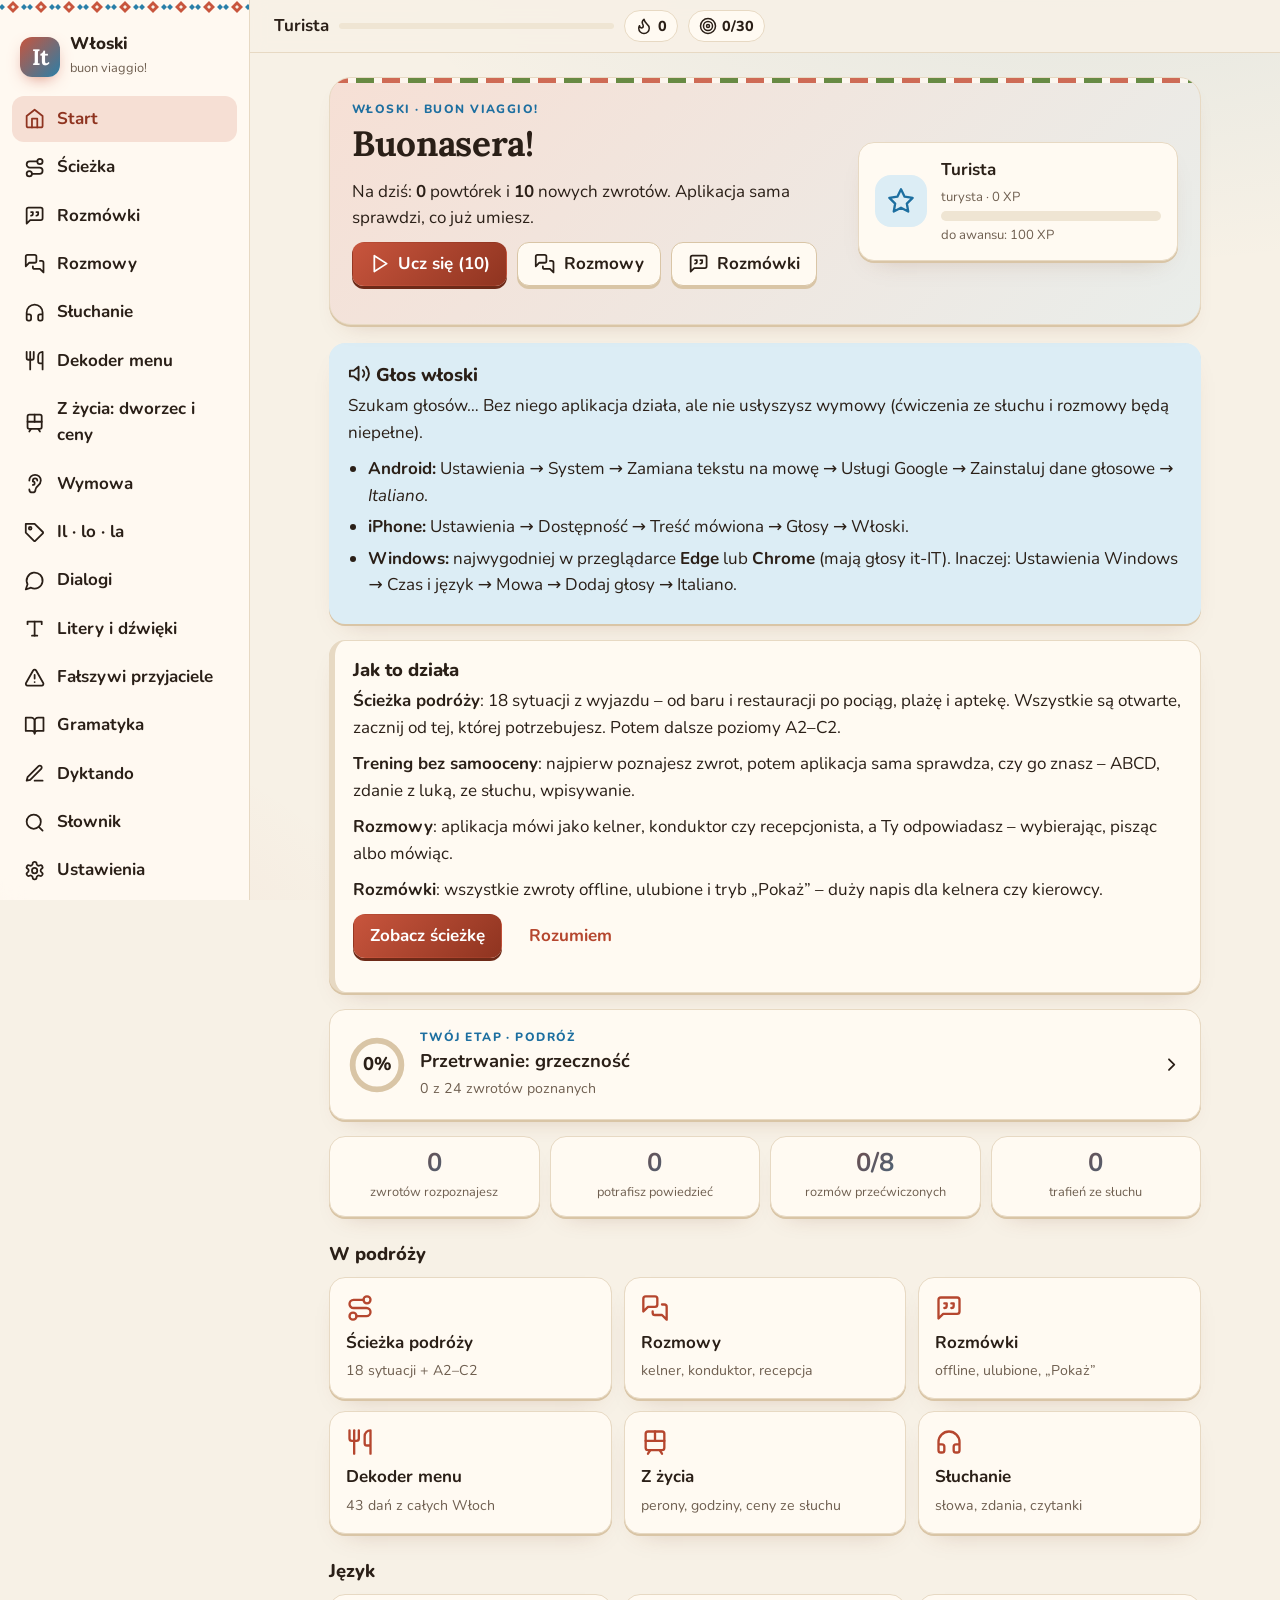
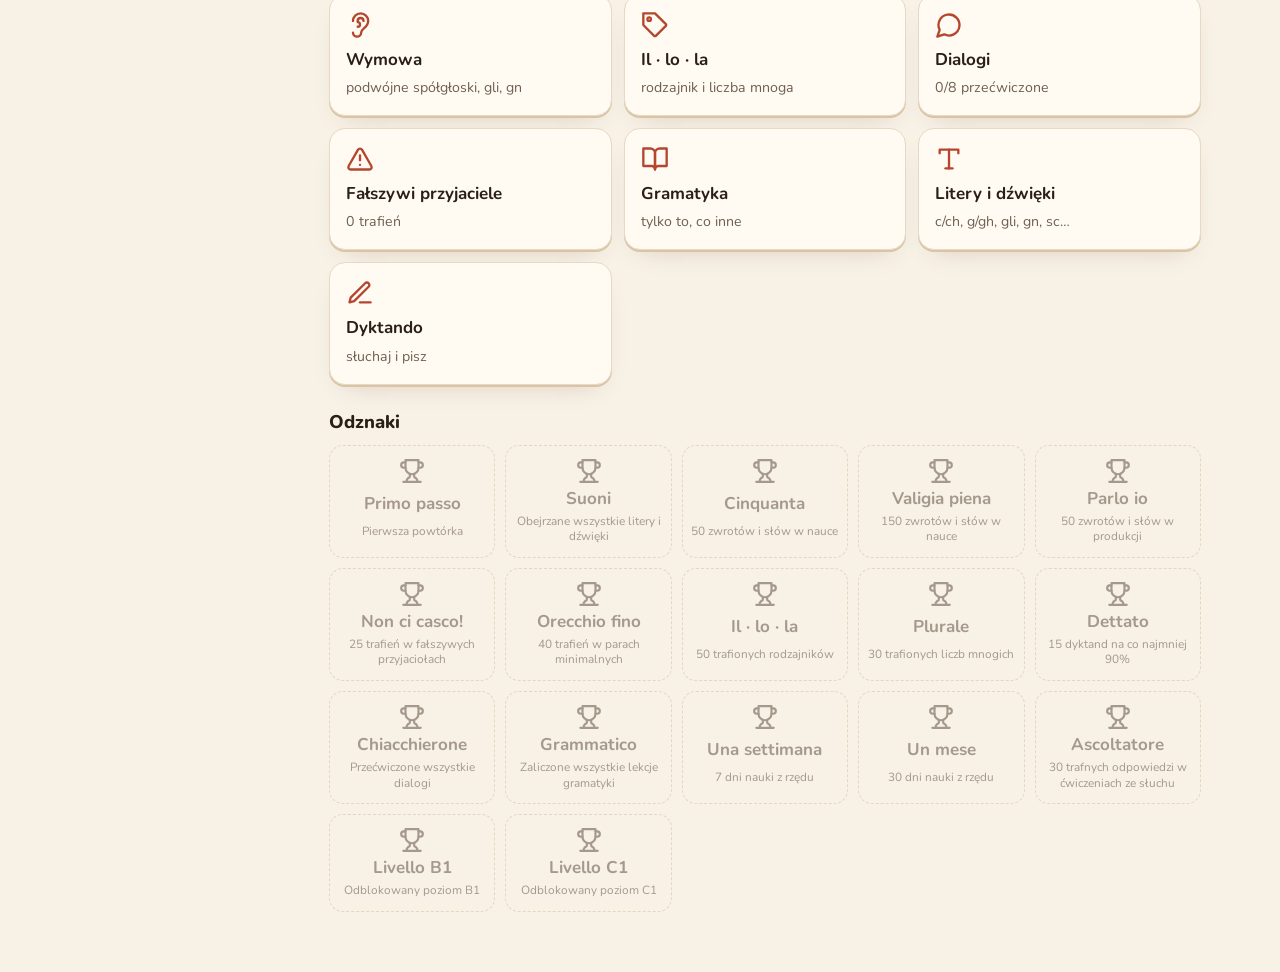
==== commit 9983ffd4: "XP: 1 dobra odpowiedź = 1 punkt (cel dzienny 30); krótsza nazwa aplikacji Co-Authored-By: Claude Opu" ====
--- a/docs/index.html
+++ b/docs/index.html
@@ -3,7 +3,7 @@
 <head>
 <meta charset="utf-8">
 <meta name="viewport" content="width=device-width, initial-scale=1, viewport-fit=cover">
-<title>Włoski w podróży</title>
+<title>Włoski</title>
 <meta name="description" content="Włoski dla Polaków z naciskiem na podróż: rozmówki offline, symulacje rozmów, dekoder menu, słuchanie komunikatów, ścieżka podróży i dalsze poziomy A2–C2.">
 <meta name="theme-color" content="#f7f1e6">
 <meta name="apple-mobile-web-app-capable" content="yes">
@@ -490,7 +490,7 @@
 <body>
 <div class="app">
   <aside class="side" aria-label="Menu główne">
-    <a class="brand" href="#/start"><span class="ini">It</span><span><b>Włoski w podróży</b><small>buon viaggio!</small></span></a>
+    <a class="brand" href="#/start"><span class="ini">It</span><span><b>Włoski</b><small>buon viaggio!</small></span></a>
     <nav class="nav" id="nav"></nav>
   </aside>
   <div class="col">
@@ -1774,13 +1774,14 @@
   var KEY = 'wloski_dla_polaka_v1';
   var S = {
     srs: {}, newDay: { d: 0, r: 0, p: 0 },
-    settings: { newPerDay: 10, translit: false, stress: false, gender: true, rate: 1, autoplay: true, theme: '', sound: true, sysKb: true, goal: 50 },
+    settings: { newPerDay: 10, translit: false, stress: false, gender: true, rate: 1, autoplay: true, theme: '', sound: true, sysKb: true, goal: 30 },
     days: [], xp: 0, xpLog: {}, badges: {}, goalDays: [],
     stats: { ff: 0, pairs: 0, stress: 0, dict: 0, gg: 0, art: 0, plur: 0, abc: {}, prodOk: 0 }, grammar: {}, dialogs: {}, seenIntro: false
   };
   try {
     var raw = localStorage.getItem(KEY);
     if (raw) { var o = JSON.parse(raw); Object.keys(o).forEach(function (k) { if (k === 'settings' || k === 'stats') Object.keys(o[k]).forEach(function (s) { S[k][s] = o[k][s]; }); else S[k] = o[k]; }); }
+    if (!S.xp1) { if (S.settings.goal === 50) S.settings.goal = 30; S.xp1 = 1; } // od 2026-10: 1 dobra odpowiedź = 1 XP
   } catch (e) { }
   function save() {
     var t = today(); if (S.days.indexOf(t) < 0) { S.days.push(t); S.days = S.days.slice(-500); }
@@ -2218,7 +2219,7 @@
     var L = G.level(), vs = SP.voiceStatus(), cu = currentUnit(), q = buildQueue('all');
     var dueN = q.filter(function (e) { return !e.isNew; }).length, newN = q.length - dueN;
     var r = SRS.mastery('r'), p = SRS.mastery('p');
-    var h = '<section class="hero"><div><p class="kicker">Włoski w podróży · buon viaggio!</p><h1 lang="it">' + st(hello) + '</h1><p class="lead">' +
+    var h = '<section class="hero"><div><p class="kicker">Włoski · buon viaggio!</p><h1 lang="it">' + st(hello) + '</h1><p class="lead">' +
       (q.length ? 'Na dziś: <b>' + dueN + '</b> powtórek i <b>' + newN + '</b> nowych zwrotów. Aplikacja sama sprawdzi, co już umiesz.' : 'Wszystko na dziś zrobione. Perfetto! Przećwicz rozmowę albo posłuchaj komunikatów z dworca.') + '</p>' +
       '<div class="row"><a class="btn primary" href="#/trening/all">' + ic('play') + (q.length ? 'Ucz się (' + q.length + ')' : 'Trening') + '</a><a class="btn" href="#/symulacje">' + ic('talk') + 'Rozmowy</a><a class="btn" href="#/rozmowki">' + ic('phrase') + 'Rozmówki</a></div></div>' +
       '<div class="lvcard"><span class="lvbadge">' + ic('star') + '</span><div><b lang="it">' + st(L.name) + '</b><small>' + esc(L.pl) + ' · ' + S.xp + ' XP</small>' + bar(S.xp - L.from, L.to - L.from) + '<small>' + (L.next ? 'do awansu: ' + (L.to - S.xp) + ' XP' : 'najwyższy stopień') + '</small></div></div></section>';
@@ -2473,8 +2474,8 @@
       if (ok) {
         okc++; combo++; best = Math.max(best, combo);
         var mult = 1 + Math.min(2, Math.floor(combo / 4)), r = b ? b.getBoundingClientRect() : null;
-        G.addXP((e.dir === 'p' ? 8 : 5) * mult);
-        if (r) floatXP('+' + (e.dir === 'p' ? 8 : 5) * mult, r.left + r.width / 2, r.top);
+        G.addXP(1);
+        if (r) floatXP('+1', r.left + r.width / 2, r.top);
         if (e.dir === 'p') { S.stats.prodOk++; G.save(); }
         // nowe słowo: drugie sprawdzenie w tej samej sesji, ale w innej formie (zdanie z luką / PL → UA)
         if (e.isNew && !SRS.card(e.w, 'p')) queue.splice(Math.min(queue.length, pos + 4), 0, { w: e.w, dir: 'p', followUp: true });
@@ -2515,7 +2516,7 @@
       $('.sessbar').innerHTML = bar(k, items.length) + '<span>' + (k + 1) + '/' + items.length + '</span>' + (combo >= 3 ? '<span class="combo">' + ic('flame') + combo + '</span>' : '');
       var q = items[k];
       keyH = askMC($('#stage'), q, function (ok, b) {
-        if (ok) { good++; combo++; var r = b.getBoundingClientRect(); G.addXP(4, r.left, r.top); floatXP('+4', r.left + r.width / 2, r.top); if (o.counter) { S.stats[o.counter] = (S.stats[o.counter] || 0) + 1; G.save(); } }
+        if (ok) { good++; combo++; var r = b.getBoundingClientRect(); G.addXP(1, r.left, r.top); floatXP('+1', r.left + r.width / 2, r.top); if (o.counter) { S.stats[o.counter] = (S.stats[o.counter] || 0) + 1; G.save(); } }
         else combo = 0;
         k++; show();
       });
@@ -2594,7 +2595,7 @@
         b.onclick = function () {
           var k = +b.getAttribute('data-k');
           $$('.opt', box).forEach(function (x) { x.disabled = true; if (+x.getAttribute('data-k') === q[2]) x.classList.add('right'); });
-          if (k === q[2]) { good++; S.stats.listen++; G.addXP(6); G.sfx('ok'); } else { b.classList.add('wrong'); G.sfx('bad'); }
+          if (k === q[2]) { good++; S.stats.listen++; G.addXP(1); G.sfx('ok'); } else { b.classList.add('wrong'); G.sfx('bad'); }
           answered++;
           if (answered === t.qs.length) {
             S.stats.texts[t.id] = Math.max(S.stats.texts[t.id] || 0, good); G.save(); G.checkBadges();
@@ -2687,7 +2688,7 @@
         b.onclick = function () {
           var o = opts[+b.getAttribute('data-i')];
           $$('.opt').forEach(function (x) { x.disabled = true; if (opts[+x.getAttribute('data-i')][1]) x.classList.add('right'); });
-          if (o[1]) { good++; S.stats.ff++; G.save(); G.addXP(4); G.sfx('ok'); } else { b.classList.add('wrong'); G.sfx('bad'); }
+          if (o[1]) { good++; S.stats.ff++; G.save(); G.addXP(1); G.sfx('ok'); } else { b.classList.add('wrong'); G.sfx('bad'); }
           $('#fb').innerHTML = '<div class="card note"><p><b lang="it">' + st(f[0]) + '</b> = ' + esc(f[1]) + '. ' + (f[3] && f[3] !== '–' ? 'Polskie „' + esc(f[2]) + '” to po włosku <b lang="it">' + st(f[3]) + '</b>.' : '') + '</p><p lang="it">' + st(f[4]) + '</p><p class="muted small">' + esc(f[5]) + '</p><button class="btn primary block" id="nx">Dalej</button></div>';
           $('#nx').onclick = function () { k++; q(); };
         };
@@ -2732,7 +2733,7 @@
         b.onclick = function () {
           var ok = (b.getAttribute('data-d') === '1') === dbl;
           $$('.opt').forEach(function (x) { x.disabled = true; if ((x.getAttribute('data-d') === '1') === dbl) x.classList.add('right'); });
-          if (ok) { good++; S.stats.pairs++; G.save(); G.addXP(2); G.sfx('ok'); } else { b.classList.add('wrong'); G.sfx('bad'); }
+          if (ok) { good++; S.stats.pairs++; G.save(); G.addXP(1); G.sfx('ok'); } else { b.classList.add('wrong'); G.sfx('bad'); }
           $('.big.ua').innerHTML = esc(word); SP.speak(word);
           $('#fb').innerHTML = '<button class="btn primary block" id="nx">Dalej</button>'; $('#nx').onclick = function () { k++; q(); };
         };
@@ -2762,7 +2763,7 @@
         b.onclick = function () {
           var s = +b.getAttribute('data-s');
           $$('.opt').forEach(function (x) { x.disabled = true; if (+x.getAttribute('data-s') === side) x.classList.add('right'); });
-          if (s === side) { good++; S.stats.pairs++; G.save(); G.addXP(2); G.sfx('ok'); } else { b.classList.add('wrong'); G.sfx('bad'); }
+          if (s === side) { good++; S.stats.pairs++; G.save(); G.addXP(1); G.sfx('ok'); } else { b.classList.add('wrong'); G.sfx('bad'); }
           $('#fb').innerHTML = '<div class="row center">' + say(it[0]) + '<span lang="it">' + st(it[0]) + '</span><span class="muted">vs</span><span lang="it">' + st(it[2]) + '</span>' + say(it[2]) + '</div><button class="btn primary block" id="nx">Dalej</button>';
           $('#nx').onclick = function () { k++; q(); };
         };
@@ -2811,7 +2812,7 @@
         b.onclick = function () {
           var a = b.getAttribute('data-a'), ok = a === np.art;
           $$('.opt').forEach(function (x) { x.disabled = true; if (x.getAttribute('data-a') === np.art) x.classList.add('right'); });
-          if (ok) { good++; S.stats.art++; G.save(); G.addXP(2); G.sfx('ok'); b.classList.add('pop'); } else { b.classList.add('wrong'); G.sfx('bad'); }
+          if (ok) { good++; S.stats.art++; G.save(); G.addXP(1); G.sfx('ok'); b.classList.add('pop'); } else { b.classList.add('wrong'); G.sfx('bad'); }
           SP.speak(w.ua);
           var pl = plural(w);
           $('#fb').innerHTML = '<div class="verdict ' + (ok ? 'ok' : 'bad') + '"><b>' + (ok ? G.praise() : 'Niezupełnie.') + '</b></div><div class="reveal"><div class="big sm">' + uaw(w.ua) + '</div>' + (pl ? '<div class="muted">lm. <span lang="it">' + st(pl.art + ' ' + pl.w) + '</span></div>' : '') + '</div><button class="btn primary block" id="nx">Dalej <kbd>Enter</kbd></button>';
@@ -2840,7 +2841,7 @@
         b.onclick = function () {
           var ok = b.getAttribute('data-o') === right;
           $$('.opt').forEach(function (x) { x.disabled = true; if (x.getAttribute('data-o') === right) x.classList.add('right'); });
-          if (ok) { good++; S.stats.plur++; G.save(); G.addXP(2); G.sfx('ok'); } else { b.classList.add('wrong'); G.sfx('bad'); }
+          if (ok) { good++; S.stats.plur++; G.save(); G.addXP(1); G.sfx('ok'); } else { b.classList.add('wrong'); G.sfx('bad'); }
           SP.speak(pl.art + ' ' + right);
           $('#fb').innerHTML = '<button class="btn primary block" id="nx">Dalej</button>'; $('#nx').onclick = function () { k++; q(); };
         };
@@ -2933,7 +2934,7 @@
     function finish() {
       var pct = Math.round(100 * good / sc.steps.length);
       if (pct >= 60) { S.scenes[sc.id] = Math.max(S.scenes[sc.id] || 0, LV); G.save(); }
-      G.addXP(good * (LV + 1)); if (pct >= 80) G.confetti();
+      G.addXP(good); if (pct >= 80) G.confetti();
       $('#stage').innerHTML = '<section class="card empty"><h2 lang="it">' + (pct >= 80 ? 'Perfetto!' : pct >= 60 ? 'Bene!' : 'Ancora una volta?') + '</h2><p>' + good + ' z ' + sc.steps.length + ' odpowiedzi dobrze (' + pct + '%).</p><div class="row center">' +
         (LV < 3 && pct >= 60 ? '<a class="btn primary" href="#/symulacje/' + sc.id + '/' + ['', 'pisz', 'mow'][LV] + '">Następny poziom</a>' : '') + '<button class="btn" id="again">Jeszcze raz</button><a class="btn" href="#/symulacje">Inne rozmowy</a></div></section>';
       $('#again').onclick = function () { runScene(sc, mode); };
@@ -3093,7 +3094,7 @@
                 var exp = norm(line).split(' '), best = 0, bestAlt = alts[0];
                 alts.forEach(function (al) { var got = norm(al).split(' '), hit = exp.filter(function (w) { return got.indexOf(w) >= 0; }).length / exp.length; if (hit > best) { best = hit; bestAlt = al; } });
                 box.innerHTML = 'Rozpoznano: <span lang="it">„' + esc(bestAlt) + '”</span> – ' + (best >= 1 ? '<b class="okc">wszystkie słowa</b>' : '<b class="mid">' + Math.round(best * 100) + '% słów</b>');
-                if (best >= .8) G.addXP(2);
+                if (best >= .8) G.addXP(1);
               });
             } catch (e) { box.innerHTML = '<span class="badc">Rozpoznawanie niedostępne.</span>'; }
           }
@@ -3117,7 +3118,7 @@
       })(i);
     }
     function roleplay(r) { showText = false; render(); playSeq(0, r); }
-    function markDone() { if (!S.dialogs[d.id]) { S.dialogs[d.id] = U.today(); G.save(); G.addXP(15); G.checkBadges(); } else G.addXP(3); }
+    function markDone() { if (!S.dialogs[d.id]) { S.dialogs[d.id] = U.today(); G.save(); G.addXP(1); G.checkBadges(); } }
     cleanup = function () { stopFlag = true; if (recIdx >= 0) SP.stopRec(); };
     render();
   };
@@ -3154,7 +3155,7 @@
       $('#res').innerHTML = '<div class="verdict ' + (score >= .9 ? 'ok' : score >= .6 ? 'typo' : 'bad') + '"><b>' + Math.round(score * 100) + '%</b> ' + (score >= .9 ? G.praise() : 'Porównaj z wzorem:') + '</div>' +
         '<p class="dict" lang="it">' + sw.map(function (w, k) { return '<span class="' + (hit[k] ? 'okw' : 'badw') + '">' + st(w) + '</span>'; }).join(' ') + ' ' + say(item[0]) + '</p><p class="muted">' + esc(item[1]) + '</p>';
       inp.disabled = true; $('#kbh').style.display = 'none';
-      G.addXP(Math.round(score * 8)); G.sfx(score >= .9 ? 'ok' : 'bad');
+      G.addXP(score >= .9 ? 1 : 0); G.sfx(score >= .9 ? 'ok' : 'bad');
       if (score >= .9) { S.stats.dict++; G.save(); G.checkBadges(); }
       $('#chk').textContent = 'Następne'; $('#chk').onclick = newItem;
       void words;
@@ -3188,7 +3189,7 @@
         b.onclick = function () {
           var k = +b.getAttribute('data-k');
           $$('.opt', box).forEach(function (x) { x.disabled = true; if (+x.getAttribute('data-k') === q[2]) x.classList.add('right'); });
-          if (k === q[2]) { good++; G.addXP(3); G.sfx('ok'); } else { b.classList.add('wrong'); G.sfx('bad'); }
+          if (k === q[2]) { good++; G.addXP(1); G.sfx('ok'); } else { b.classList.add('wrong'); G.sfx('bad'); }
           SP.speak(q[1][q[2]]);
           answered++;
           if (answered === g.quiz.length) {
@@ -3241,7 +3242,7 @@
       $$('.opt').forEach(function (b) {
         b.onclick = function () {
           $$('.opt').forEach(function (x) { x.disabled = true; if (x.getAttribute('data-o') === right) x.classList.add('right'); });
-          if (b.getAttribute('data-o') === right) { good++; G.addXP(2); G.sfx('ok'); } else { b.classList.add('wrong'); G.sfx('bad'); }
+          if (b.getAttribute('data-o') === right) { good++; G.addXP(1); G.sfx('ok'); } else { b.classList.add('wrong'); G.sfx('bad'); }
           SP.speak(right);
           $('#fb').innerHTML = '<p class="center">' + uaw(w.ua) + ' – ' + esc(w.pl) + '</p><button class="btn primary block" id="nx">Dalej</button>'; $('#nx').onclick = function () { k++; q(); };
         };
@@ -3277,7 +3278,7 @@
     main.innerHTML = h;
     function upd(k, v) { s[k] = v; G.save(); }
     $('#npd').onchange = function () { upd('newPerDay', Math.max(0, Math.min(50, +this.value || 0))); };
-    $('#goal').onchange = function () { upd('goal', Math.max(10, +this.value || 50)); renderStatus(); };
+    $('#goal').onchange = function () { upd('goal', Math.max(10, +this.value || 30)); renderStatus(); };
     $('#gen').onchange = function () { upd('gender', this.checked); };
     $('#ap').onchange = function () { upd('autoplay', this.checked); };
     $('#kb').onchange = function () { upd('sysKb', this.checked); };
